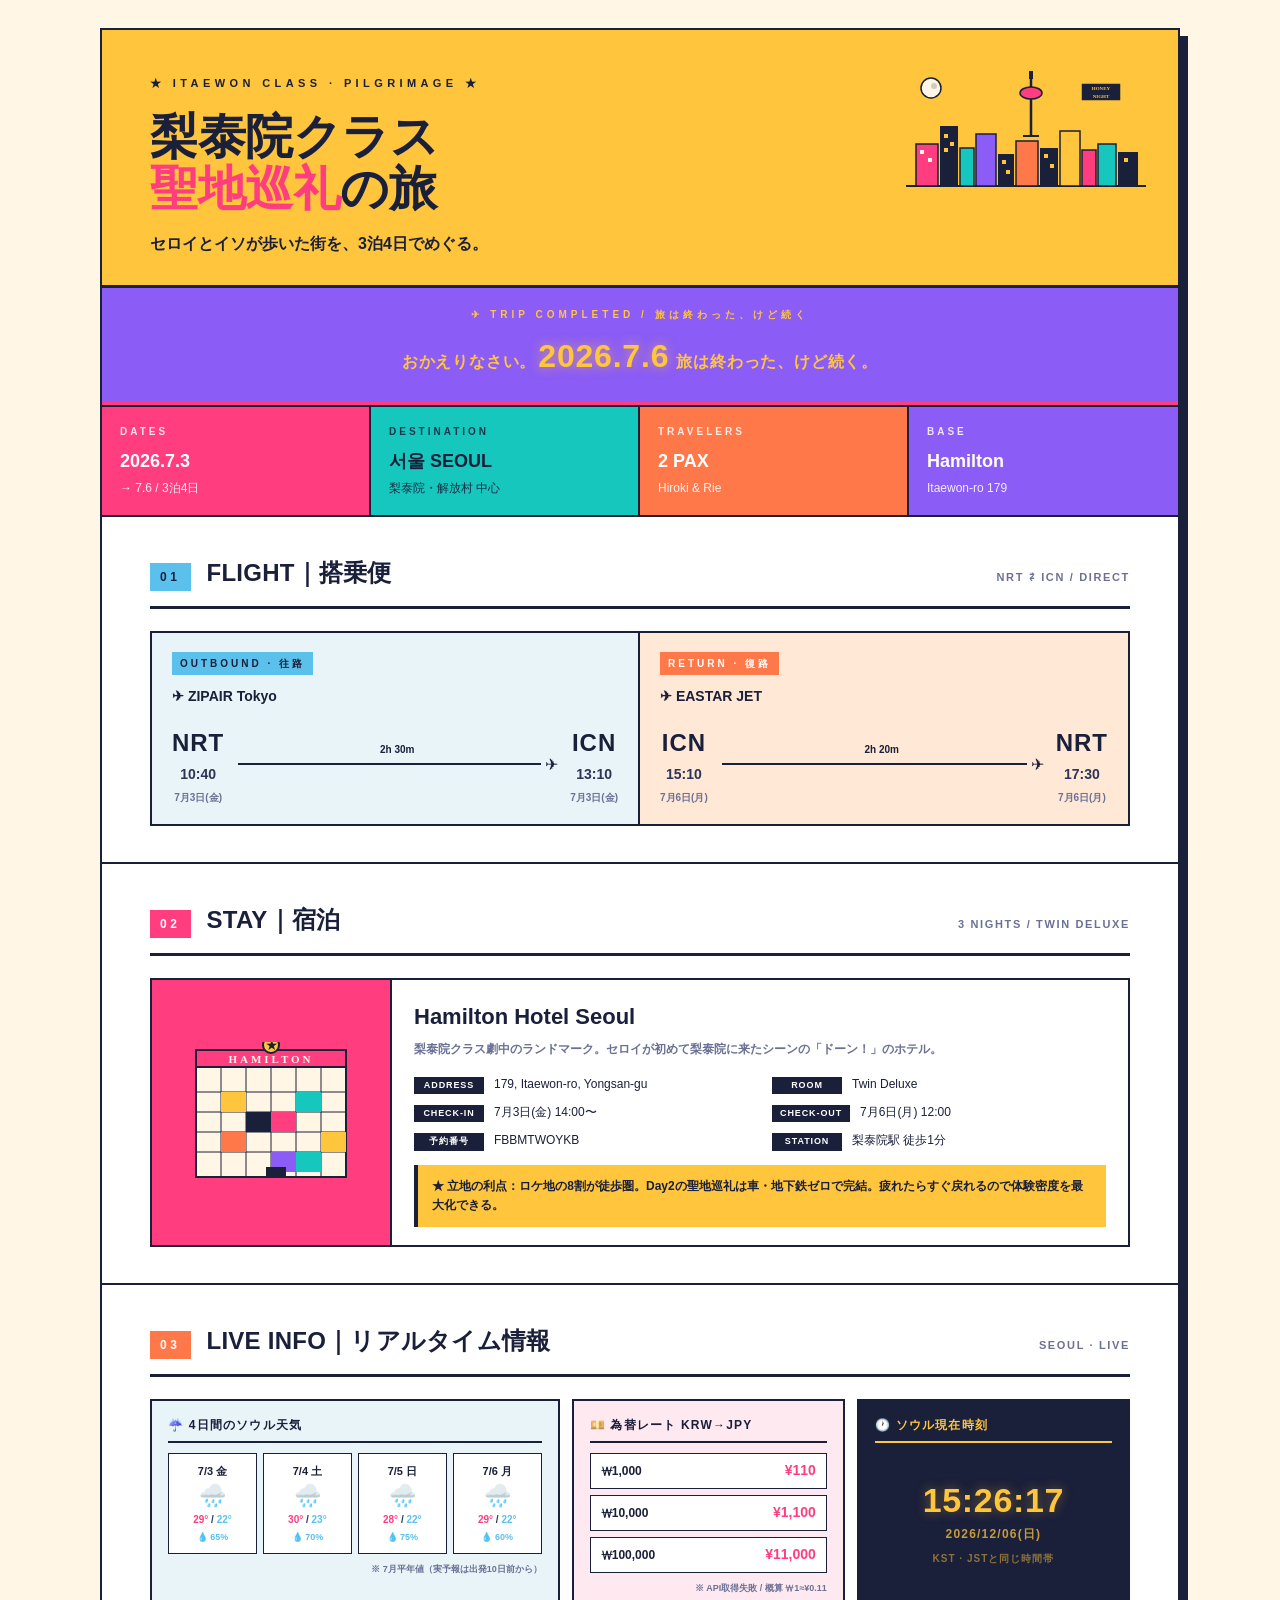
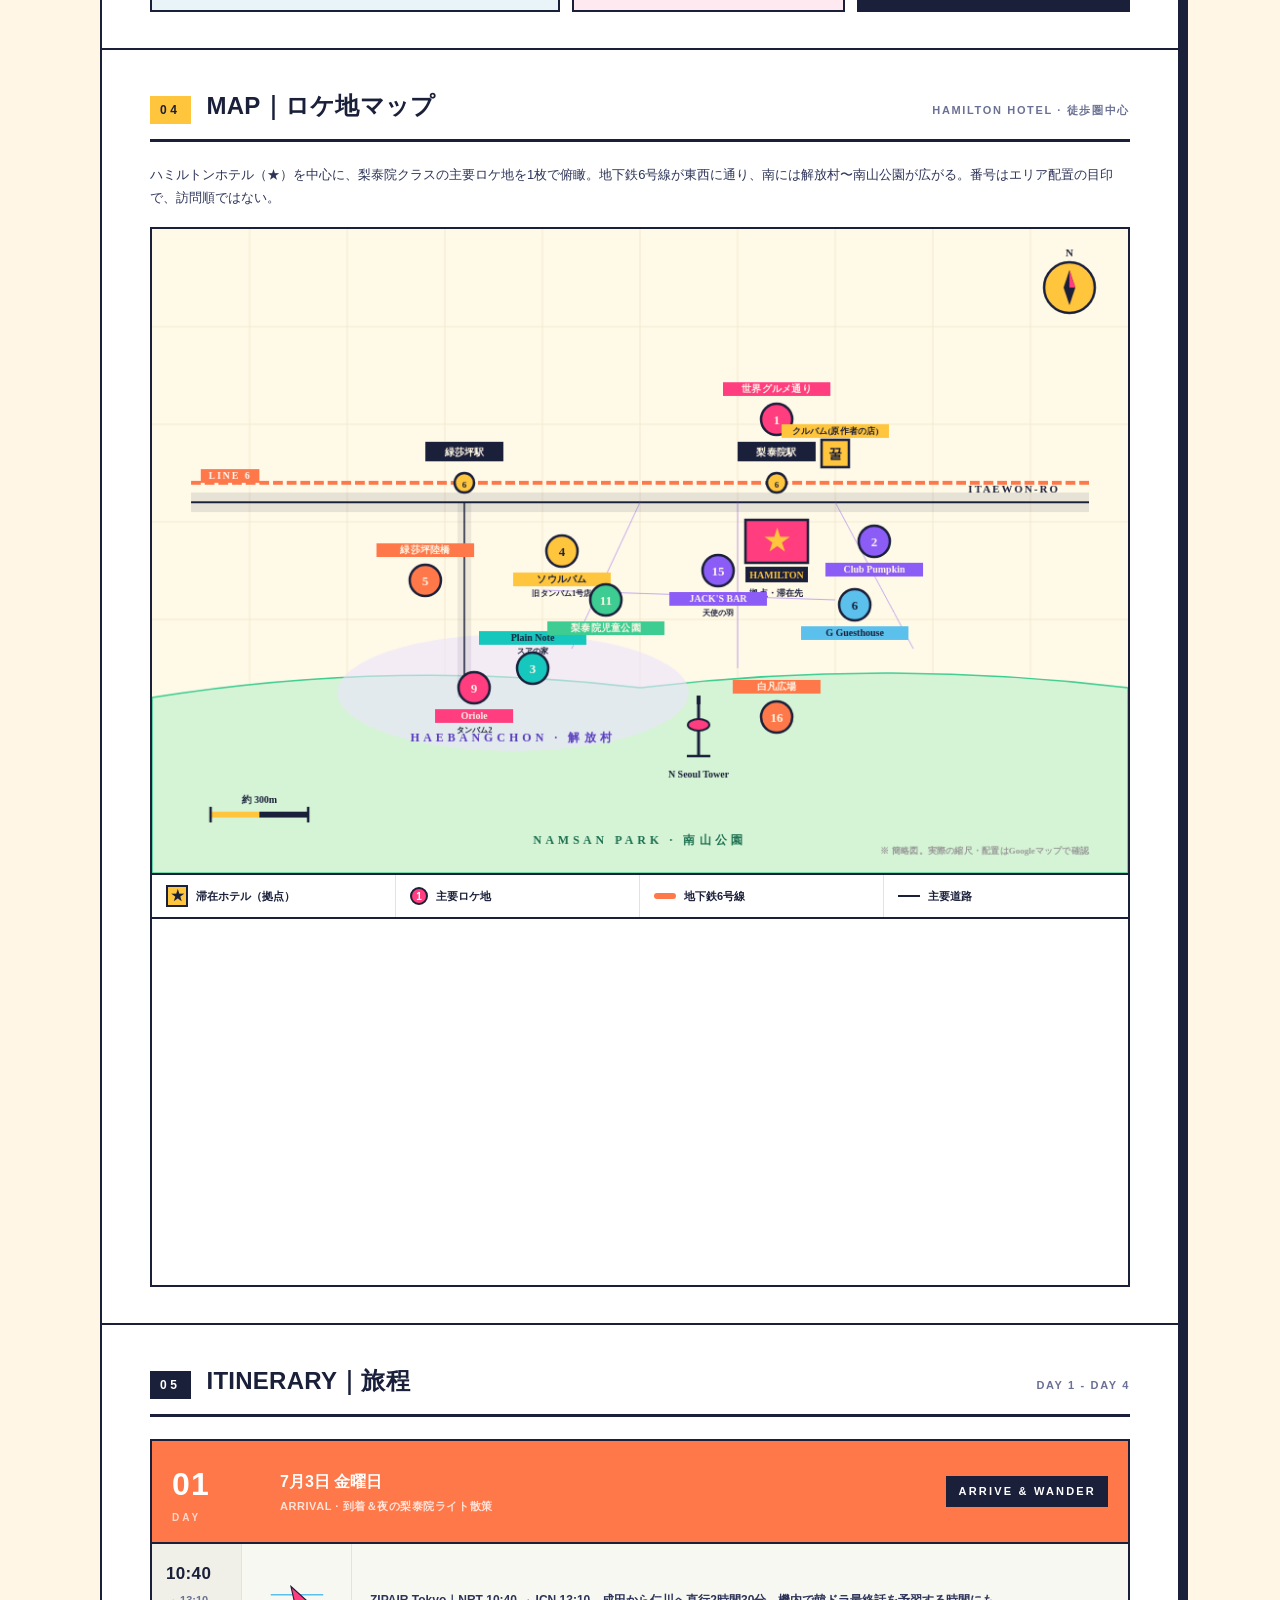
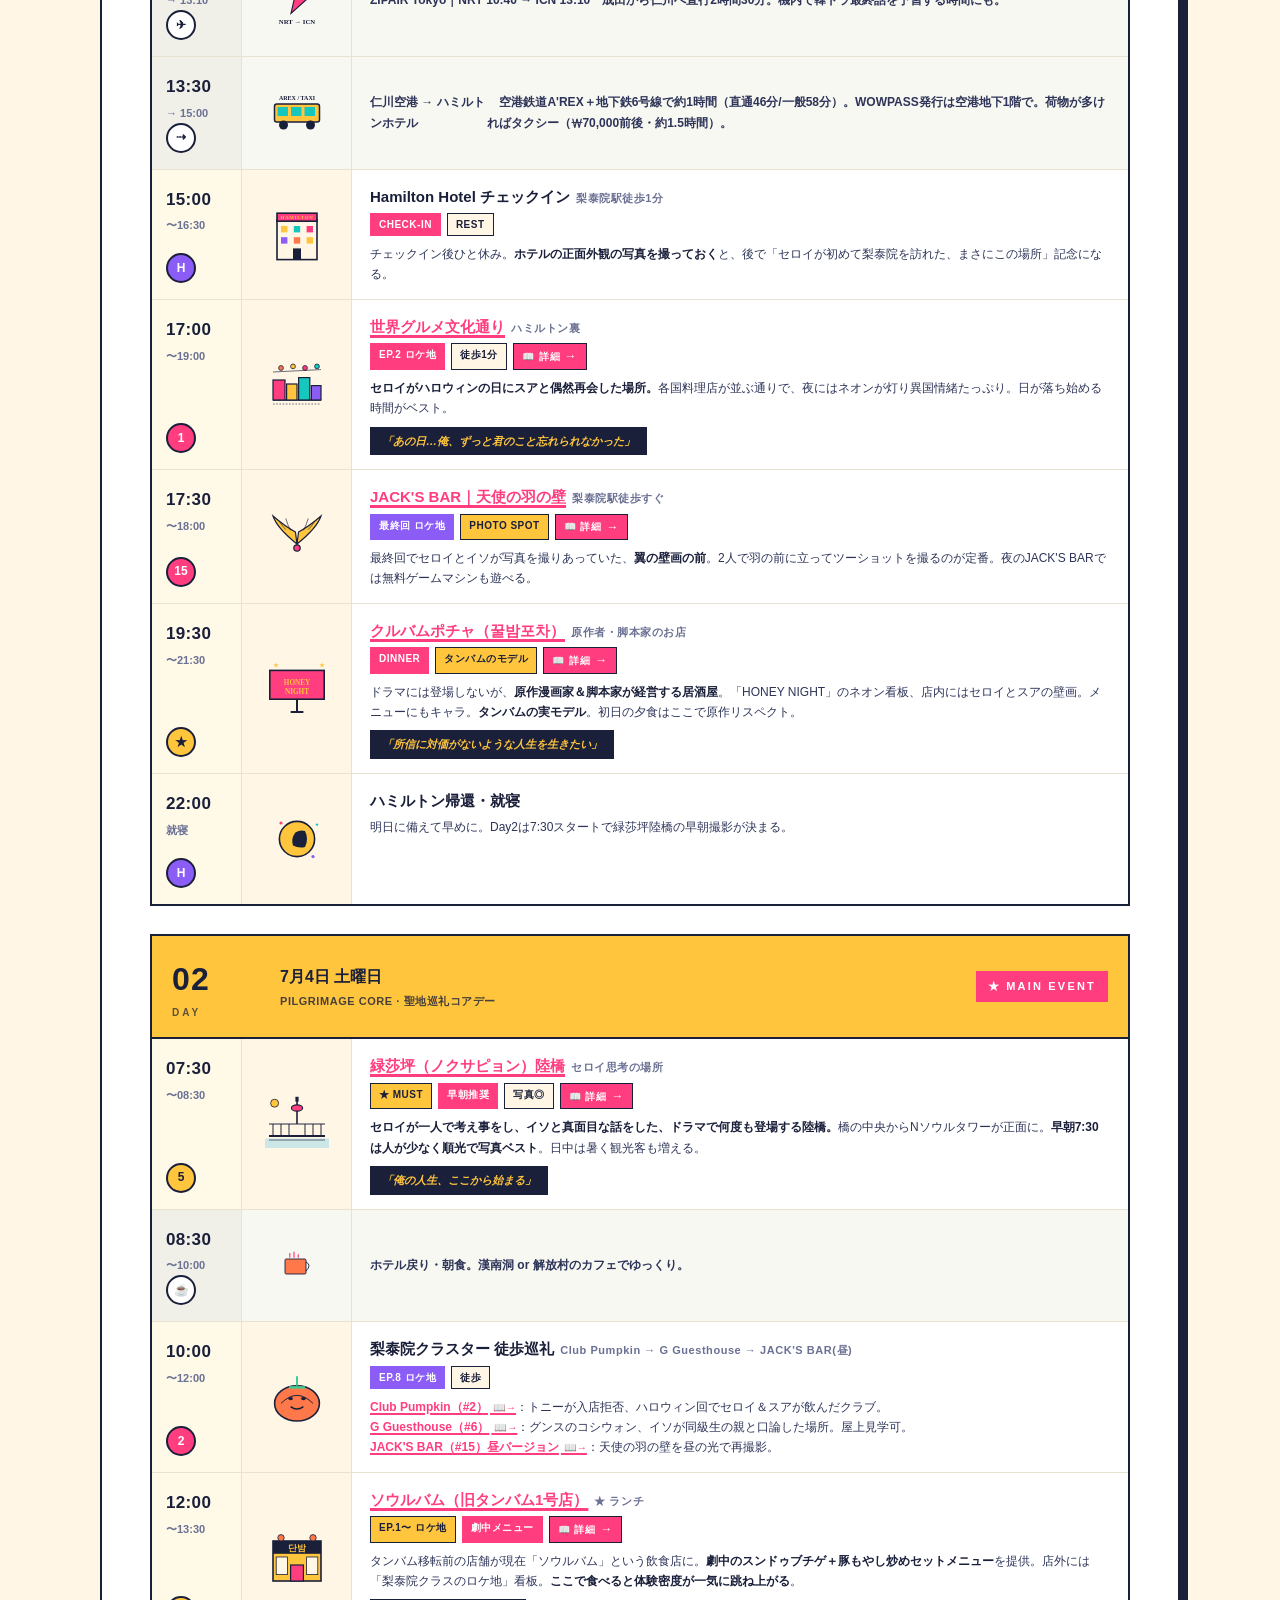
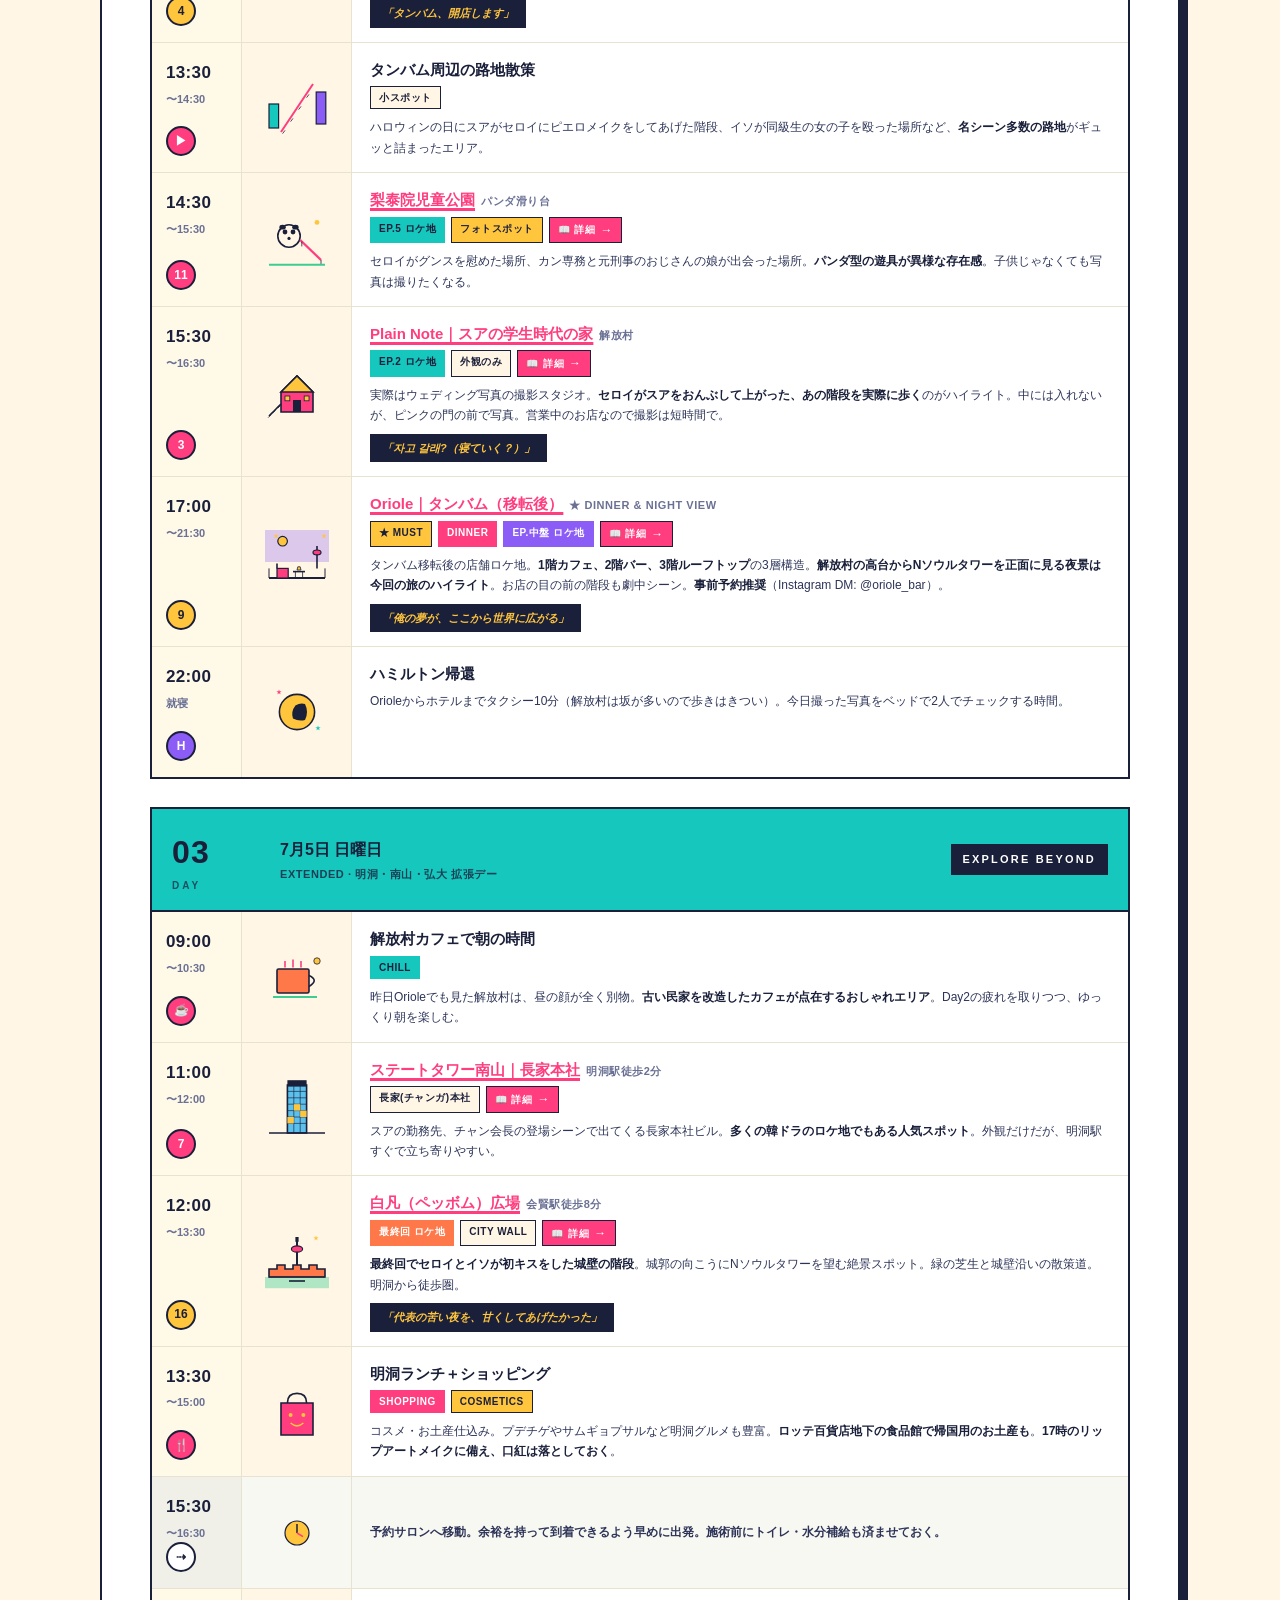
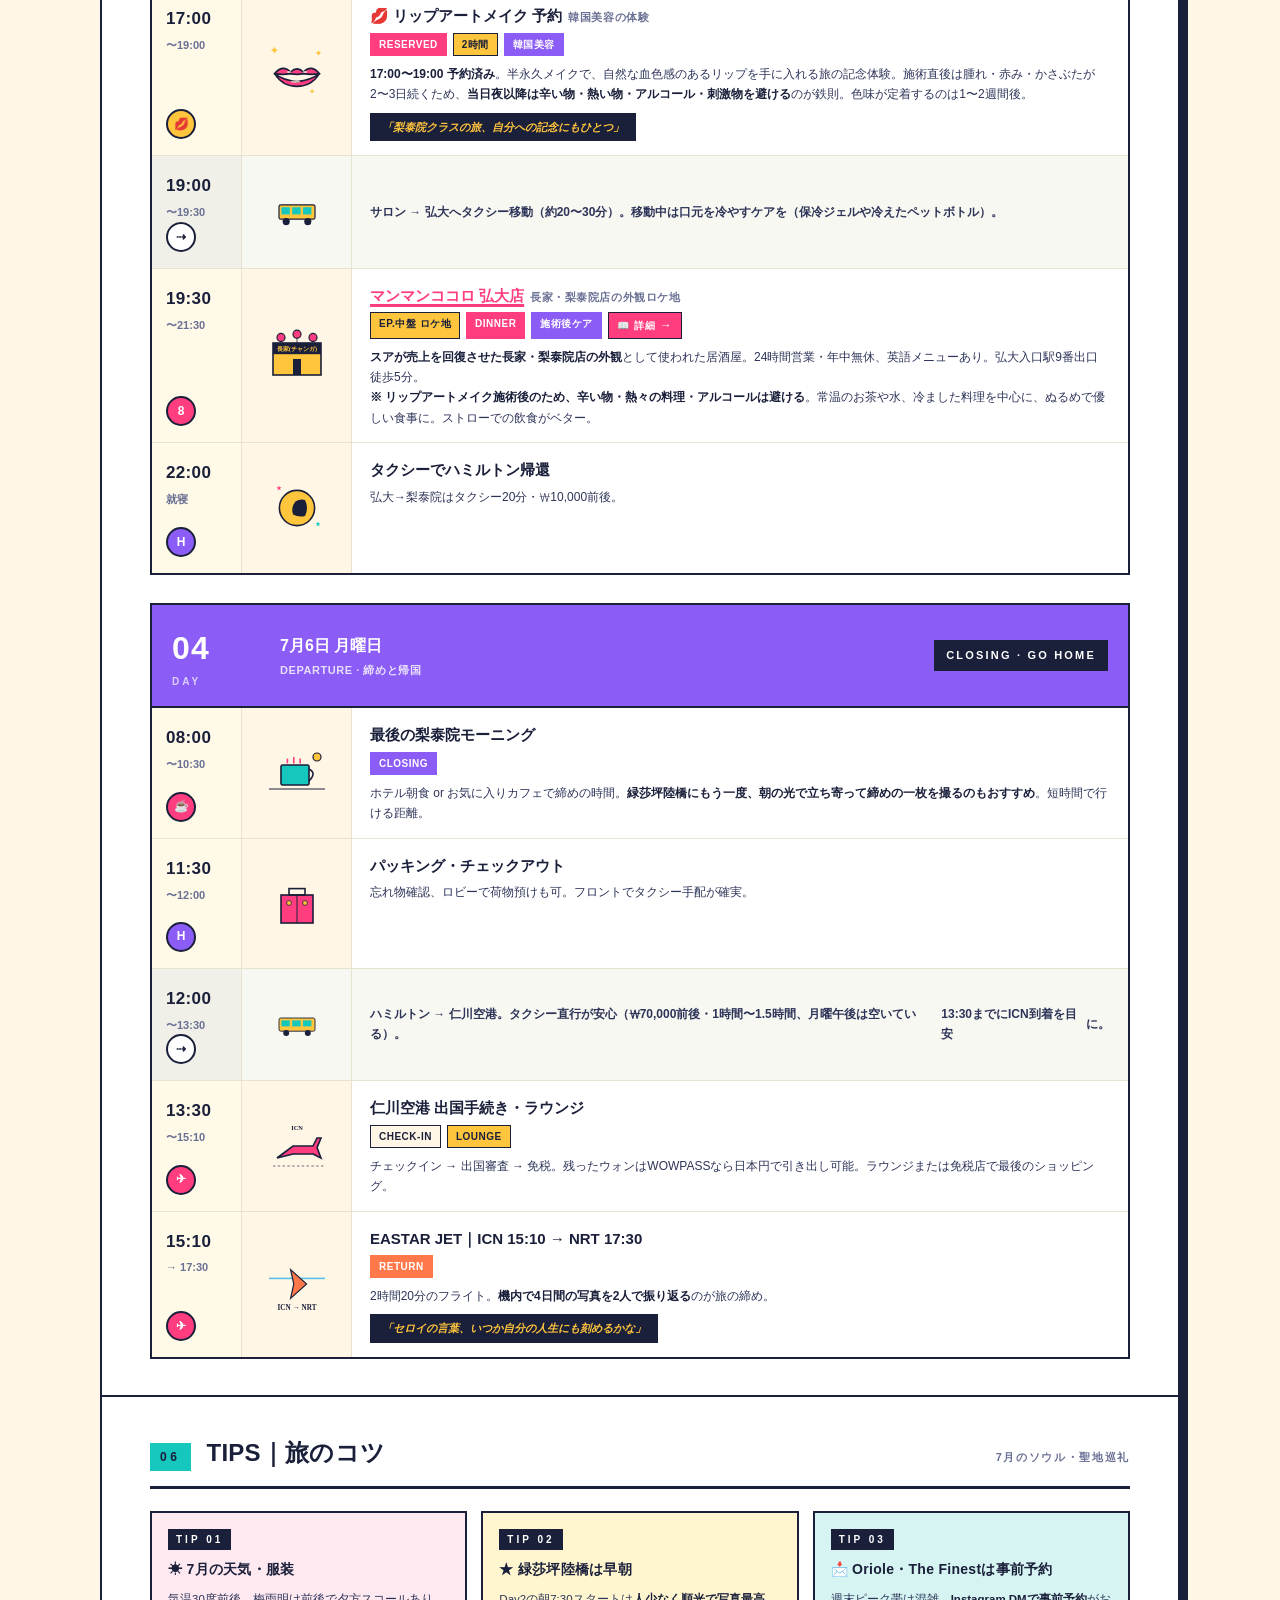
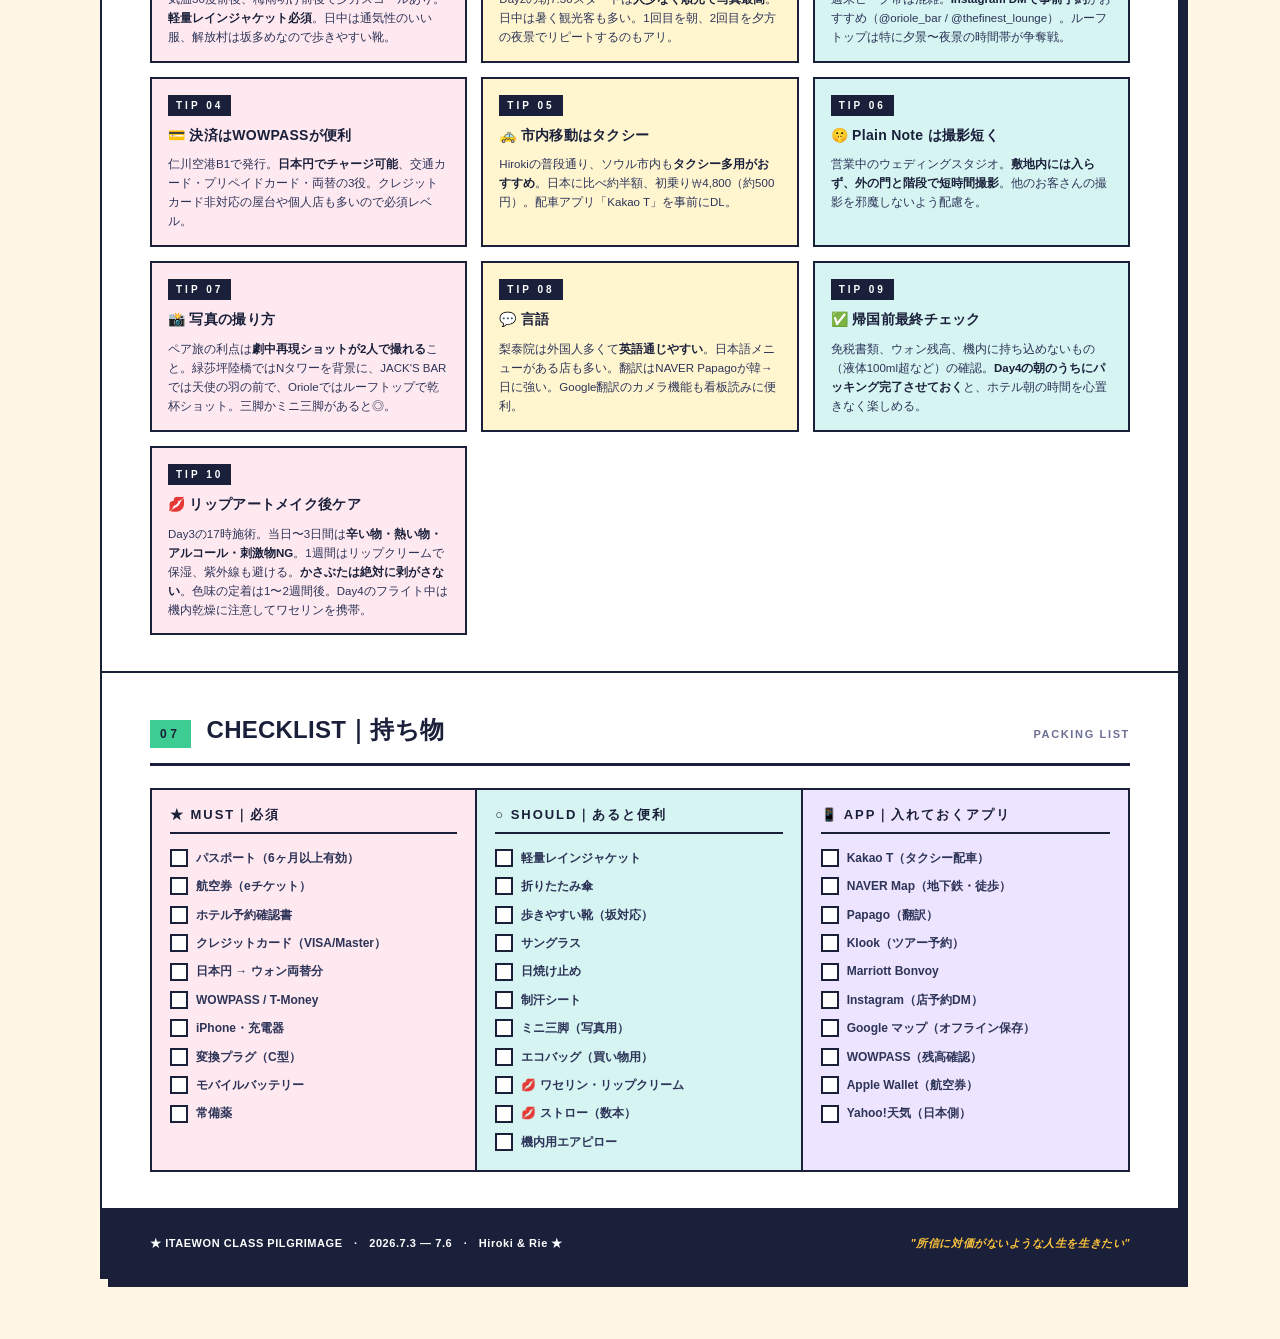
==== index.html @ 6557cc0e "Make spot detail links obviously clickable Issue: original styling (pink dotted underline + small ar" ====
<!DOCTYPE html>
<html lang="ja">
<head>
<meta charset="UTF-8">
<meta name="viewport" content="width=device-width, initial-scale=1.0">
<meta name="robots" content="noindex, nofollow">
<title>梨泰院クラス 聖地巡礼 旅のしおり｜2026.7.3-7.6</title>

<!-- PWA / iOS Home Screen -->
<link rel="manifest" href="manifest.json">
<link rel="apple-touch-icon" href="apple-touch-icon.png">
<link rel="icon" type="image/png" sizes="192x192" href="icon-192.png">
<link rel="icon" type="image/png" sizes="512x512" href="icon-512.png">
<meta name="theme-color" content="#FFC53D">
<meta name="apple-mobile-web-app-capable" content="yes">
<meta name="apple-mobile-web-app-status-bar-style" content="black-translucent">
<meta name="apple-mobile-web-app-title" content="梨泰院旅">
<style>
  :root {
    /* Vibrant flat palette - Itaewon neon inspired */
    --cream: #FFF6E5;
    --paper: #FFFFFF;
    --ink: #1A1F3A;
    --ink-2: #2D3458;
    --muted: #6B7194;

    --pink: #FF3D7F;      /* HONEY NIGHT neon pink */
    --yellow: #FFC53D;    /* HONEY NIGHT yellow */
    --mint: #16C7BE;      /* Cool exploration */
    --purple: #8B5CF6;    /* Night mystery */
    --coral: #FF7849;     /* Sunset arrival */
    --navy: #1A1F3A;      /* Deep night */
    --sky: #5BC0EB;       /* Daytime */
    --leaf: #3DCC91;      /* Tasks/checklist */

    --line: #1A1F3A;
    --line-soft: #E8E2D0;
  }

  * { box-sizing: border-box; margin: 0; padding: 0; }

  html, body {
    background: var(--cream);
    color: var(--ink);
    font-family: "Meiryo UI", "メイリオ", Meiryo, "Hiragino Kaku Gothic ProN", sans-serif;
    font-size: 14px;
    line-height: 1.7;
    -webkit-font-smoothing: antialiased;
  }

  body {
    padding: 28px 20px 60px;
  }

  .page {
    max-width: 1080px;
    margin: 0 auto;
    background: var(--paper);
    border: 2px solid var(--navy);
    padding: 0;
    box-shadow: 8px 8px 0 var(--navy);
  }

  /* ===== Cover ===== */
  .cover {
    padding: 44px 48px 0;
    border-bottom: 2px solid var(--navy);
    position: relative;
    background: var(--yellow);
  }
  .cover-eyebrow {
    font-size: 11px;
    letter-spacing: 0.4em;
    color: var(--navy);
    margin-bottom: 18px;
    font-weight: 700;
  }
  .cover-title {
    font-size: 48px;
    font-weight: 900;
    letter-spacing: -0.01em;
    line-height: 1.1;
    margin-bottom: 14px;
    color: var(--navy);
  }
  .cover-title em {
    font-style: normal;
    color: var(--pink);
  }
  .cover-sub {
    font-size: 16px;
    color: var(--navy);
    margin-bottom: 28px;
    font-weight: 700;
  }
  .cover-meta {
    display: grid;
    grid-template-columns: repeat(4, 1fr);
    gap: 0;
    border-top: 2px solid var(--navy);
    margin: 0 -48px;
  }
  .cover-meta > div {
    padding: 16px 18px 16px;
    border-right: 2px solid var(--navy);
    background: var(--paper);
  }
  .cover-meta > div:nth-child(1) { background: var(--pink); color: var(--paper); }
  .cover-meta > div:nth-child(2) { background: var(--mint); color: var(--navy); }
  .cover-meta > div:nth-child(3) { background: var(--coral); color: var(--paper); }
  .cover-meta > div:nth-child(4) { background: var(--purple); color: var(--paper); }
  .cover-meta > div:last-child { border-right: none; }
  .cover-meta .lbl {
    font-size: 10px;
    letter-spacing: 0.3em;
    opacity: 0.85;
    margin-bottom: 6px;
    font-weight: 700;
  }
  .cover-meta .val {
    font-size: 18px;
    font-weight: 900;
  }
  .cover-meta .val small {
    font-size: 12px;
    font-weight: 400;
    opacity: 0.9;
    display: block;
    margin-top: 2px;
  }

  .cover-illust {
    position: absolute;
    right: 32px;
    top: 36px;
    width: 240px;
    height: 130px;
  }

  /* ===== Section ===== */
  .section {
    padding: 36px 48px;
    border-bottom: 2px solid var(--navy);
  }
  .section:last-child { border-bottom: none; }
  .section-head {
    display: flex;
    align-items: baseline;
    gap: 16px;
    margin-bottom: 22px;
    padding-bottom: 12px;
    border-bottom: 3px solid var(--navy);
    position: relative;
  }
  .section-num {
    font-size: 12px;
    letter-spacing: 0.3em;
    color: var(--paper);
    background: var(--navy);
    padding: 4px 10px;
    font-weight: 700;
  }
  .section-title {
    font-size: 24px;
    font-weight: 900;
    letter-spacing: 0.01em;
    color: var(--navy);
  }
  .section-sub {
    margin-left: auto;
    font-size: 11px;
    color: var(--muted);
    letter-spacing: 0.15em;
    font-weight: 700;
  }

  /* Section variants */
  .section.s-flight .section-num { background: var(--sky); color: var(--navy); }
  .section.s-stay .section-num { background: var(--pink); }
  .section.s-map .section-num { background: var(--yellow); color: var(--navy); }
  .section.s-tips .section-num { background: var(--mint); color: var(--navy); }
  .section.s-list .section-num { background: var(--leaf); color: var(--navy); }

  /* ===== Flight ===== */
  .flight {
    display: grid;
    grid-template-columns: 1fr 1fr;
    gap: 0;
    border: 2px solid var(--navy);
  }
  .flight-leg {
    padding: 18px 20px;
    border-right: 2px solid var(--navy);
    background: var(--paper);
  }
  .flight-leg:nth-child(1) { background: #E8F4F8; }
  .flight-leg:nth-child(2) { background: #FFE8D6; }
  .flight-leg:last-child { border-right: none; }
  .flight-leg .way {
    font-size: 10px;
    letter-spacing: 0.3em;
    color: var(--paper);
    margin-bottom: 10px;
    background: var(--navy);
    padding: 3px 8px;
    display: inline-block;
    font-weight: 700;
  }
  .flight-leg:nth-child(1) .way { background: var(--sky); color: var(--navy); }
  .flight-leg:nth-child(2) .way { background: var(--coral); }
  .flight-leg .carrier {
    font-weight: 900;
    font-size: 14px;
    margin-bottom: 14px;
    color: var(--navy);
  }
  .flight-route {
    display: flex;
    align-items: center;
    gap: 14px;
  }
  .flight-route .ap { text-align: center; }
  .flight-route .ap .iata {
    font-size: 24px;
    font-weight: 900;
    letter-spacing: 0.04em;
    color: var(--navy);
  }
  .flight-route .ap .time {
    font-size: 14px;
    color: var(--ink-2);
    font-weight: 700;
  }
  .flight-route .ap .date {
    font-size: 10px;
    color: var(--muted);
    margin-top: 2px;
    font-weight: 700;
  }
  .flight-route .arrow {
    flex: 1;
    height: 2px;
    background: var(--navy);
    position: relative;
  }
  .flight-route .arrow::after {
    content: "✈";
    position: absolute;
    top: -12px;
    right: -6px;
    font-size: 16px;
    background: inherit;
    padding: 0 4px;
    color: var(--navy);
  }
  .flight-leg:nth-child(1) .flight-route .arrow::after { background: #E8F4F8; }
  .flight-leg:nth-child(2) .flight-route .arrow::after { background: #FFE8D6; }
  .flight-route .arrow .duration {
    position: absolute;
    top: -22px;
    left: 50%;
    transform: translateX(-50%);
    font-size: 10px;
    color: var(--navy);
    padding: 0 6px;
    font-weight: 700;
    background: inherit;
  }
  .flight-leg:nth-child(1) .flight-route .arrow .duration { background: #E8F4F8; }
  .flight-leg:nth-child(2) .flight-route .arrow .duration { background: #FFE8D6; }

  /* ===== Hotel ===== */
  .hotel {
    display: grid;
    grid-template-columns: 240px 1fr;
    gap: 0;
    border: 2px solid var(--navy);
  }
  .hotel-illust {
    border-right: 2px solid var(--navy);
    background: var(--pink);
    display: flex;
    align-items: center;
    justify-content: center;
    padding: 16px;
  }
  .hotel-body {
    padding: 18px 22px;
    background: var(--paper);
  }
  .hotel-name {
    font-size: 22px;
    font-weight: 900;
    margin-bottom: 4px;
    color: var(--navy);
  }
  .hotel-sub {
    font-size: 12px;
    color: var(--muted);
    margin-bottom: 14px;
    font-weight: 700;
  }
  .hotel-meta {
    display: grid;
    grid-template-columns: repeat(2, 1fr);
    gap: 8px 24px;
    font-size: 12px;
  }
  .hotel-meta .row {
    display: flex;
    gap: 10px;
    align-items: baseline;
  }
  .hotel-meta .row .k {
    color: var(--paper);
    background: var(--navy);
    padding: 1px 8px;
    font-size: 9px;
    letter-spacing: 0.1em;
    font-weight: 700;
    min-width: 70px;
    text-align: center;
  }
  .hotel-note {
    margin-top: 14px;
    padding: 12px 14px;
    background: var(--yellow);
    font-size: 12px;
    color: var(--navy);
    line-height: 1.6;
    border-left: 4px solid var(--navy);
    font-weight: 700;
  }

  /* ===== Map ===== */
  .map-wrap {
    border: 2px solid var(--navy);
    background: var(--paper);
  }
  .map-svg {
    display: block;
    width: 100%;
    height: auto;
    background: #FFF9E8;
  }
  .map-legend {
    display: grid;
    grid-template-columns: repeat(4, 1fr);
    border-top: 2px solid var(--navy);
    font-size: 11px;
    font-weight: 700;
  }
  .map-legend > div {
    padding: 10px 14px;
    border-right: 1px solid var(--line-soft);
    display: flex;
    align-items: center;
    gap: 8px;
    color: var(--navy);
  }
  .map-legend > div:last-child { border-right: none; }
  .legend-dot {
    width: 18px;
    height: 18px;
    border-radius: 50%;
    background: var(--pink);
    color: white;
    display: flex;
    align-items: center;
    justify-content: center;
    font-size: 10px;
    font-weight: 700;
    flex-shrink: 0;
    border: 2px solid var(--navy);
  }
  .legend-star {
    width: 22px;
    height: 22px;
    background: var(--yellow);
    color: var(--navy);
    display: flex;
    align-items: center;
    justify-content: center;
    font-size: 13px;
    flex-shrink: 0;
    border: 2px solid var(--navy);
    font-weight: 900;
  }

  /* ===== Day ===== */
  .day {
    margin-bottom: 28px;
  }
  .day:last-child { margin-bottom: 0; }
  .day-head {
    display: grid;
    grid-template-columns: 90px 1fr auto;
    gap: 18px;
    align-items: center;
    padding: 16px 20px;
    color: var(--navy);
    border: 2px solid var(--navy);
  }
  .day-1 .day-head { background: var(--coral); color: var(--paper); }
  .day-2 .day-head { background: var(--yellow); color: var(--navy); }
  .day-3 .day-head { background: var(--mint); color: var(--navy); }
  .day-4 .day-head { background: var(--purple); color: var(--paper); }

  .day-head .num {
    font-size: 32px;
    font-weight: 900;
    letter-spacing: 0.04em;
  }
  .day-head .num small {
    display: block;
    font-size: 10px;
    letter-spacing: 0.3em;
    font-weight: 700;
    opacity: 0.7;
    margin-top: -2px;
  }
  .day-head .date {
    font-size: 16px;
    font-weight: 900;
  }
  .day-head .date small {
    display: block;
    font-size: 11px;
    font-weight: 700;
    opacity: 0.8;
    margin-top: 2px;
    letter-spacing: 0.05em;
  }
  .day-head .theme {
    text-align: right;
    font-size: 11px;
    letter-spacing: 0.2em;
    font-weight: 900;
    background: var(--navy);
    color: var(--paper);
    padding: 6px 12px;
  }
  .day-2 .day-head .theme { background: var(--pink); }

  /* Timeline */
  .timeline {
    border: 2px solid var(--navy);
    border-top: none;
    background: var(--paper);
  }
  .stop {
    display: grid;
    grid-template-columns: 90px 110px 1fr;
    gap: 0;
    border-bottom: 1px solid var(--line-soft);
    min-height: 130px;
  }
  .stop:last-child { border-bottom: none; }
  .stop-time {
    padding: 16px 14px;
    border-right: 1px solid var(--line-soft);
    background: #FFF9E8;
    display: flex;
    flex-direction: column;
    align-items: flex-start;
  }
  .stop-time .t {
    font-size: 17px;
    font-weight: 900;
    letter-spacing: 0.02em;
    color: var(--navy);
  }
  .stop-time .end {
    font-size: 11px;
    color: var(--muted);
    margin-top: 2px;
    font-weight: 700;
  }
  .stop-time .marker {
    margin-top: auto;
    width: 30px;
    height: 30px;
    border-radius: 50%;
    background: var(--pink);
    color: white;
    display: flex;
    align-items: center;
    justify-content: center;
    font-size: 12px;
    font-weight: 900;
    border: 2px solid var(--navy);
  }
  .stop-time .marker.must { background: var(--yellow); color: var(--navy); }
  .stop-time .marker.travel {
    background: var(--paper);
    color: var(--navy);
    border: 2px solid var(--navy);
  }
  .stop-time .marker.hotel { background: var(--purple); }
  .stop-icon {
    border-right: 1px solid var(--line-soft);
    background: var(--cream);
    display: flex;
    align-items: center;
    justify-content: center;
    padding: 12px;
  }
  .stop-body {
    padding: 14px 18px 14px;
  }
  .stop-name {
    font-size: 15px;
    font-weight: 900;
    margin-bottom: 4px;
    color: var(--navy);
  }
  .stop-name small {
    font-weight: 700;
    color: var(--muted);
    font-size: 11px;
    margin-left: 6px;
    letter-spacing: 0.05em;
  }
  .stop-name a {
    color: var(--pink);
    text-decoration: underline;
    text-decoration-thickness: 2.5px;
    text-decoration-color: var(--pink);
    text-underline-offset: 3px;
    padding-bottom: 1px;
    transition: all 0.2s;
  }
  .stop-name a:hover {
    color: var(--navy);
    text-decoration-color: var(--yellow);
    background: var(--yellow);
  }
  /* Spot detail CTA chip in stop-tags */
  a.tag.spot-detail {
    background: var(--pink);
    color: var(--paper);
    border-color: var(--navy);
    text-decoration: none;
    letter-spacing: 0.1em;
    font-weight: 900;
    cursor: pointer;
    display: inline-flex;
    align-items: center;
    gap: 2px;
    transition: all 0.15s;
  }
  a.tag.spot-detail:hover {
    background: var(--yellow);
    color: var(--navy);
    transform: translateY(-1px);
    box-shadow: 2px 2px 0 var(--navy);
  }
  a.tag.spot-detail::after {
    content: "→";
    font-size: 12px;
    font-weight: 900;
    margin-left: 2px;
    transition: transform 0.15s;
  }
  a.tag.spot-detail:hover::after {
    transform: translateX(2px);
  }
  /* inline spot links in description */
  .stop-desc a.spot-link {
    color: var(--pink);
    font-weight: 900;
    text-decoration: underline;
    text-decoration-thickness: 2px;
    text-decoration-color: var(--pink);
    text-underline-offset: 2px;
    transition: all 0.2s;
  }
  .stop-desc a.spot-link::after {
    content: " 📖→";
    font-size: 0.85em;
    margin-left: 2px;
  }
  .stop-desc a.spot-link:hover {
    color: var(--navy);
    background: var(--yellow);
  }
  .stop-tags {
    display: flex;
    gap: 6px;
    margin-bottom: 8px;
    flex-wrap: wrap;
  }
  .tag {
    font-size: 10px;
    padding: 2px 8px;
    background: var(--cream);
    color: var(--navy);
    border: 1.5px solid var(--navy);
    letter-spacing: 0.05em;
    font-weight: 700;
  }
  .tag.pink { background: var(--pink); color: white; border-color: var(--pink); }
  .tag.yellow { background: var(--yellow); color: var(--navy); border-color: var(--navy); }
  .tag.mint { background: var(--mint); color: var(--navy); border-color: var(--mint); }
  .tag.purple { background: var(--purple); color: white; border-color: var(--purple); }
  .tag.coral { background: var(--coral); color: white; border-color: var(--coral); }
  .stop-desc {
    font-size: 12px;
    color: var(--ink-2);
    line-height: 1.7;
  }
  .stop-desc strong { font-weight: 900; color: var(--navy); }
  .stop-quote {
    margin-top: 8px;
    padding: 6px 12px;
    background: var(--navy);
    color: var(--yellow);
    font-size: 11px;
    line-height: 1.5;
    font-style: italic;
    font-weight: 700;
    display: inline-block;
  }

  /* Travel row (transit between stops) */
  .stop.travel {
    min-height: 60px;
    background: #F8F8F2;
  }
  .stop.travel .stop-icon { background: #F8F8F2; }
  .stop.travel .stop-time { background: #F0F0E8; }
  .stop.travel .stop-body { padding: 12px 18px; font-size: 12px; color: var(--ink-2); display: flex; align-items: center; font-weight: 700; }

  /* ===== Tips Grid ===== */
  .grid-3 {
    display: grid;
    grid-template-columns: repeat(3, 1fr);
    gap: 14px;
  }
  .tip {
    border: 2px solid var(--navy);
    padding: 14px 16px;
    background: var(--paper);
  }
  .tip:nth-child(3n+1) { background: #FFE9F0; }
  .tip:nth-child(3n+2) { background: #FFF6D0; }
  .tip:nth-child(3n+3) { background: #D5F4F2; }
  .tip h4 {
    font-size: 14px;
    margin-bottom: 8px;
    letter-spacing: 0.02em;
    color: var(--navy);
    font-weight: 900;
  }
  .tip p {
    font-size: 11.5px;
    color: var(--ink-2);
    line-height: 1.65;
    font-weight: 500;
  }
  .tip p strong { color: var(--navy); font-weight: 900; }
  .tip .tip-num {
    font-size: 10px;
    letter-spacing: 0.3em;
    color: var(--paper);
    background: var(--navy);
    padding: 2px 8px;
    display: inline-block;
    margin-bottom: 8px;
    font-weight: 700;
  }

  /* ===== Checklist ===== */
  .checklist {
    display: grid;
    grid-template-columns: repeat(3, 1fr);
    gap: 0;
    border: 2px solid var(--navy);
  }
  .checklist .col {
    padding: 14px 18px;
    border-right: 2px solid var(--navy);
  }
  .checklist .col:nth-child(1) { background: #FFE9F0; }
  .checklist .col:nth-child(2) { background: #D5F4F2; }
  .checklist .col:nth-child(3) { background: #EDE4FF; }
  .checklist .col:last-child { border-right: none; }
  .checklist h4 {
    font-size: 13px;
    letter-spacing: 0.15em;
    margin-bottom: 10px;
    padding-bottom: 6px;
    border-bottom: 2px solid var(--navy);
    color: var(--navy);
    font-weight: 900;
  }
  .checklist ul {
    list-style: none;
    font-size: 12px;
  }
  .checklist li {
    padding: 4px 0;
    display: flex;
    align-items: center;
    gap: 8px;
    color: var(--ink-2);
    font-weight: 700;
  }
  .checklist li::before {
    content: "";
    width: 14px;
    height: 14px;
    border: 2px solid var(--navy);
    flex-shrink: 0;
    background: var(--paper);
  }

  /* ===== Footer ===== */
  .footer {
    padding: 24px 48px;
    background: var(--navy);
    color: var(--paper);
    font-size: 11px;
    letter-spacing: 0.05em;
    display: flex;
    justify-content: space-between;
    align-items: center;
    font-weight: 700;
  }
  .footer .quote {
    font-style: italic;
    color: var(--yellow);
  }

  /* ===== Misc ===== */
  .lead {
    font-size: 13px;
    color: var(--ink-2);
    margin-bottom: 18px;
    line-height: 1.75;
    font-weight: 500;
  }

  .gmap-embed {
    width: 100%;
    height: 360px;
    border: none;
    border-top: 2px solid var(--navy);
  }

  /* Responsive */
  @media (max-width: 900px) {
    .section, .cover { padding: 28px 22px; }
    .cover-illust { display: none; }
    .cover-title { font-size: 32px; }
    .cover-meta { grid-template-columns: repeat(2, 1fr); margin: 0 -22px; }
    .cover-meta > div { border-bottom: 2px solid var(--navy); }
    .flight { grid-template-columns: 1fr; }
    .flight-leg { border-right: none; border-bottom: 2px solid var(--navy); }
    .flight-leg:last-child { border-bottom: none; }
    .hotel { grid-template-columns: 1fr; }
    .hotel-illust { border-right: none; border-bottom: 2px solid var(--navy); }
    .stop { grid-template-columns: 70px 80px 1fr; }
    .stop-time { padding: 12px 8px; }
    .stop-time .t { font-size: 13px; }
    .grid-3, .checklist, .map-legend { grid-template-columns: 1fr 1fr; }
    .map-legend > div { border-bottom: 1px solid var(--line-soft); }
  }
  @media (max-width: 600px) {
    .stop { grid-template-columns: 60px 1fr; }
    .stop-icon { display: none; }
    .grid-3, .checklist { grid-template-columns: 1fr; }
    .footer { flex-direction: column; gap: 8px; text-align: center; }
  }

  /* ===== Animations (intro + glow) ===== */
  @keyframes coverFadeIn {
    from { opacity: 0; transform: translateY(-24px); }
    to { opacity: 1; transform: translateY(0); }
  }
  @keyframes coverFadeUp {
    from { opacity: 0; transform: translateY(24px); }
    to { opacity: 1; transform: translateY(0); }
  }
  @keyframes windowBlink {
    0%, 88%, 100% { opacity: 1; }
    91% { opacity: 0.2; }
    94% { opacity: 1; }
    97% { opacity: 0.4; }
  }
  @keyframes neonPulse {
    0%, 100% { filter: drop-shadow(0 0 2px #FFC53D); }
    50% { filter: drop-shadow(0 0 10px #FFC53D) drop-shadow(0 0 14px #FF3D7F); }
  }
  @keyframes towerGlow {
    0%, 100% { filter: drop-shadow(0 0 0 #FF3D7F); }
    50% { filter: drop-shadow(0 0 10px #FF3D7F); }
  }

  .cover-eyebrow { animation: coverFadeIn 0.6s ease-out both; }
  .cover-title { animation: coverFadeIn 1.0s ease-out 0.2s both; }
  .cover-sub { animation: coverFadeIn 1.2s ease-out 0.4s both; }
  .countdown-banner { animation: coverFadeUp 1.0s ease-out 0.6s both; }
  .cover-meta > div:nth-child(1) { animation: coverFadeUp 0.8s ease-out 0.8s both; }
  .cover-meta > div:nth-child(2) { animation: coverFadeUp 0.8s ease-out 0.95s both; }
  .cover-meta > div:nth-child(3) { animation: coverFadeUp 0.8s ease-out 1.1s both; }
  .cover-meta > div:nth-child(4) { animation: coverFadeUp 0.8s ease-out 1.25s both; }

  /* SVG window flicker + neon */
  .cover-illust rect[fill="#FFC53D"] { animation: windowBlink 7s infinite; }
  .cover-illust rect[fill="#FFC53D"]:nth-of-type(odd) { animation-delay: -2s; }
  .cover-illust rect[fill="#FFC53D"]:nth-of-type(3n) { animation-delay: -4.5s; }
  .cover-illust g[transform="translate(195, 25)"] rect { animation: neonPulse 2.6s ease-in-out infinite; }
  .cover-illust g[transform="translate(125, 5)"] ellipse { animation: towerGlow 3s ease-in-out infinite; }

  /* Scroll fade-in (sections + day blocks) */
  .section, .day {
    opacity: 0;
    transform: translateY(36px);
    transition: opacity 0.7s ease-out, transform 0.7s ease-out;
    will-change: opacity, transform;
  }
  .section.in-view, .day.in-view {
    opacity: 1;
    transform: translateY(0);
  }

  /* Hover lift on day headers & subtle stop highlight */
  .day-head { transition: transform 0.2s ease-out, box-shadow 0.2s; cursor: default; }
  .day-head:hover { transform: translateY(-2px); box-shadow: 4px 4px 0 var(--navy); }
  .stop { transition: background-color 0.15s; }
  .stop:hover:not(.travel) { background-color: #FFFBF0; }

  /* ===== Countdown Banner ===== */
  .countdown-banner {
    margin: 24px -48px 0;
    padding: 18px 48px;
    background: var(--navy);
    color: var(--yellow);
    text-align: center;
    border-top: 3px solid var(--navy);
    border-bottom: 3px solid var(--pink);
  }
  .countdown-banner::before {
    content: "⏰ COUNTDOWN TO DEPARTURE";
    display: block;
    font-size: 10px;
    letter-spacing: 0.4em;
    color: var(--pink);
    margin-bottom: 6px;
    font-weight: 900;
  }
  .countdown-banner #countdown {
    font-size: 16px;
    font-weight: 900;
    letter-spacing: 0.05em;
    font-variant-numeric: tabular-nums;
  }
  .countdown-banner #countdown strong {
    color: var(--yellow);
    font-size: 32px;
    margin: 0 2px;
    text-shadow: 0 0 12px rgba(255, 197, 61, 0.6);
  }
  .countdown-banner #countdown small {
    font-size: 11px;
    color: rgba(255, 197, 61, 0.65);
    font-weight: 700;
    margin: 0 8px 0 2px;
  }
  .countdown-banner.arrived {
    background: var(--pink);
  }
  .countdown-banner.arrived::before { content: "🎉 NOW IN SEOUL / 旅行中"; color: var(--yellow); }
  .countdown-banner.ended { background: var(--purple); }
  .countdown-banner.ended::before { content: "✈ TRIP COMPLETED / 旅は終わった、けど続く"; color: var(--yellow); }

  /* ===== LIVE INFO Section ===== */
  .section.s-live .section-num { background: var(--coral); }
  .live-grid {
    display: grid;
    grid-template-columns: 1.5fr 1fr 1fr;
    gap: 12px;
  }
  .live-card {
    border: 2px solid var(--navy);
    background: var(--paper);
    padding: 14px 16px;
    display: flex;
    flex-direction: column;
  }
  .live-card.live-weather { background: #E8F4F8; }
  .live-card.live-fx { background: #FFE9F0; }
  .live-card.live-clock { background: var(--navy); color: var(--yellow); }
  .live-card h4 {
    font-size: 12px;
    margin-bottom: 10px;
    padding-bottom: 6px;
    border-bottom: 2px solid var(--navy);
    color: var(--navy);
    font-weight: 900;
    letter-spacing: 0.1em;
  }
  .live-card.live-clock h4 { color: var(--yellow); border-bottom-color: var(--yellow); }

  /* Weather days */
  .weather-days {
    display: grid;
    grid-template-columns: repeat(4, 1fr);
    gap: 6px;
  }
  .weather-day {
    background: var(--paper);
    border: 1.5px solid var(--navy);
    padding: 8px 4px;
    text-align: center;
    font-weight: 700;
  }
  .weather-day .wd-date { color: var(--navy); font-weight: 900; font-size: 11px; }
  .weather-day .wd-icon { font-size: 22px; margin: 4px 0; line-height: 1; }
  .weather-day .wd-temp { color: var(--ink-2); font-size: 10px; font-variant-numeric: tabular-nums; }
  .weather-day .wd-temp .hi { color: var(--pink); font-weight: 900; }
  .weather-day .wd-temp .lo { color: var(--sky); font-weight: 900; }
  .weather-day .wd-rain { color: var(--sky); font-size: 9px; margin-top: 2px; font-weight: 700; }
  .weather-source { font-size: 9px; color: var(--muted); margin-top: 8px; text-align: right; font-weight: 700; }

  /* FX rates */
  .fx-list { display: flex; flex-direction: column; gap: 6px; flex: 1; }
  .fx-row {
    display: flex;
    justify-content: space-between;
    align-items: baseline;
    padding: 5px 10px;
    background: var(--paper);
    border: 1.5px solid var(--navy);
    font-size: 12px;
    font-weight: 700;
  }
  .fx-row .from { color: var(--navy); }
  .fx-row .to { color: var(--pink); font-size: 14px; font-weight: 900; font-variant-numeric: tabular-nums; }
  .fx-updated { font-size: 9px; color: var(--muted); margin-top: 8px; text-align: right; font-weight: 700; }

  /* Seoul clock */
  .clock-display {
    flex: 1;
    display: flex;
    flex-direction: column;
    justify-content: center;
    align-items: center;
    text-align: center;
  }
  #seoul-clock {
    font-size: 34px;
    font-weight: 900;
    letter-spacing: 0.02em;
    font-variant-numeric: tabular-nums;
    color: var(--yellow);
    text-shadow: 0 0 12px rgba(255, 197, 61, 0.4);
    line-height: 1.1;
  }
  #seoul-date {
    font-size: 12px;
    color: rgba(255, 197, 61, 0.75);
    margin-top: 4px;
    font-weight: 700;
    letter-spacing: 0.1em;
  }
  .clock-diff {
    font-size: 10px;
    color: rgba(255, 197, 61, 0.5);
    margin-top: 6px;
    letter-spacing: 0.1em;
    font-weight: 700;
  }

  /* Live responsive */
  @media (max-width: 900px) {
    .live-grid { grid-template-columns: 1fr; }
    .countdown-banner { margin: 20px -22px 0; padding: 14px 22px; }
    .countdown-banner #countdown { font-size: 14px; }
    .countdown-banner #countdown strong { font-size: 24px; }
    #seoul-clock { font-size: 28px; }
  }

  /* Reduce motion */
  @media (prefers-reduced-motion: reduce) {
    *, *::before, *::after {
      animation-duration: 0.001s !important;
      transition-duration: 0.001s !important;
    }
    .section, .day { opacity: 1 !important; transform: none !important; }
  }

  /* Print */
  @media print {
    body { background: white; padding: 0; }
    .page { border: none; box-shadow: none; }
    .section { page-break-inside: avoid; opacity: 1 !important; transform: none !important; }
    .countdown-banner, .section.s-live { display: none; }
  }
</style>
</head>
<body>

<div class="page">

  <!-- ====== COVER ====== -->
  <section class="cover">
    <svg class="cover-illust" viewBox="0 0 240 130" xmlns="http://www.w3.org/2000/svg">
      <!-- Itaewon skyline with neon -->
      <line x1="0" y1="120" x2="240" y2="120" stroke="#1A1F3A" stroke-width="2"/>
      <!-- buildings -->
      <rect x="10" y="78" width="22" height="42" fill="#FF3D7F" stroke="#1A1F3A" stroke-width="1.5"/>
      <rect x="34" y="60" width="18" height="60" fill="#1A1F3A"/>
      <rect x="54" y="82" width="14" height="38" fill="#16C7BE" stroke="#1A1F3A" stroke-width="1.5"/>
      <rect x="70" y="68" width="20" height="52" fill="#8B5CF6" stroke="#1A1F3A" stroke-width="1.5"/>
      <rect x="92" y="88" width="16" height="32" fill="#1A1F3A"/>
      <rect x="110" y="75" width="22" height="45" fill="#FF7849" stroke="#1A1F3A" stroke-width="1.5"/>
      <rect x="134" y="82" width="18" height="38" fill="#1A1F3A"/>
      <rect x="154" y="65" width="20" height="55" fill="#FFC53D" stroke="#1A1F3A" stroke-width="1.5"/>
      <rect x="176" y="84" width="14" height="36" fill="#FF3D7F" stroke="#1A1F3A" stroke-width="1.5"/>
      <rect x="192" y="78" width="18" height="42" fill="#16C7BE" stroke="#1A1F3A" stroke-width="1.5"/>
      <rect x="212" y="86" width="20" height="34" fill="#1A1F3A"/>
      <!-- windows -->
      <rect x="14" y="84" width="4" height="4" fill="#FFF6E5"/>
      <rect x="22" y="92" width="4" height="4" fill="#FFF6E5"/>
      <rect x="38" y="68" width="4" height="4" fill="#FFC53D"/>
      <rect x="38" y="82" width="4" height="4" fill="#FFC53D"/>
      <rect x="44" y="76" width="4" height="4" fill="#FFC53D"/>
      <rect x="96" y="94" width="4" height="4" fill="#FFC53D"/>
      <rect x="100" y="104" width="4" height="4" fill="#FFC53D"/>
      <rect x="138" y="88" width="4" height="4" fill="#FFC53D"/>
      <rect x="144" y="98" width="4" height="4" fill="#FFC53D"/>
      <rect x="218" y="92" width="4" height="4" fill="#FFC53D"/>
      <!-- N Seoul Tower -->
      <g transform="translate(125, 5)">
        <line x1="0" y1="0" x2="0" y2="65" stroke="#1A1F3A" stroke-width="2.5"/>
        <ellipse cx="0" cy="22" rx="11" ry="6" fill="#FF3D7F" stroke="#1A1F3A" stroke-width="1.5"/>
        <rect x="-2" y="0" width="4" height="8" fill="#1A1F3A"/>
        <line x1="-8" y1="65" x2="8" y2="65" stroke="#1A1F3A" stroke-width="2"/>
      </g>
      <!-- HONEY NIGHT sign -->
      <g transform="translate(195, 25)">
        <rect x="-20" y="-8" width="40" height="18" fill="#1A1F3A" stroke="#FFC53D" stroke-width="1.5"/>
        <text x="0" y="-1" text-anchor="middle" fill="#FFC53D" font-family="Meiryo UI" font-size="5" font-weight="900">HONEY</text>
        <text x="0" y="7" text-anchor="middle" fill="#FFC53D" font-family="Meiryo UI" font-size="5" font-weight="900">NIGHT</text>
      </g>
      <!-- Moon -->
      <circle cx="25" cy="22" r="10" fill="#FFF6E5" stroke="#1A1F3A" stroke-width="1.5"/>
      <circle cx="28" cy="20" r="3" fill="#1A1F3A" opacity="0.2"/>
    </svg>

    <div class="cover-eyebrow">★ ITAEWON CLASS · PILGRIMAGE ★</div>
    <div class="cover-title">梨泰院クラス<br><em>聖地巡礼</em>の旅</div>
    <div class="cover-sub">セロイとイソが歩いた街を、3泊4日でめぐる。</div>

    <div class="countdown-banner">
      <div id="countdown">計測中...</div>
    </div>

    <div class="cover-meta">
      <div>
        <div class="lbl">DATES</div>
        <div class="val">2026.7.3<small>→ 7.6 / 3泊4日</small></div>
      </div>
      <div>
        <div class="lbl">DESTINATION</div>
        <div class="val">서울 SEOUL<small>梨泰院・解放村 中心</small></div>
      </div>
      <div>
        <div class="lbl">TRAVELERS</div>
        <div class="val">2 PAX<small>Hiroki &amp; Rie</small></div>
      </div>
      <div>
        <div class="lbl">BASE</div>
        <div class="val">Hamilton<small>Itaewon-ro 179</small></div>
      </div>
    </div>
  </section>

  <!-- ====== FLIGHT ====== -->
  <section class="section s-flight">
    <div class="section-head">
      <div class="section-num">01</div>
      <div class="section-title">FLIGHT｜搭乗便</div>
      <div class="section-sub">NRT ⇄ ICN / DIRECT</div>
    </div>

    <div class="flight">
      <div class="flight-leg">
        <div class="way">OUTBOUND · 往路</div>
        <div class="carrier">✈ ZIPAIR Tokyo</div>
        <div class="flight-route">
          <div class="ap">
            <div class="iata">NRT</div>
            <div class="time">10:40</div>
            <div class="date">7月3日(金)</div>
          </div>
          <div class="arrow"><div class="duration">2h 30m</div></div>
          <div class="ap">
            <div class="iata">ICN</div>
            <div class="time">13:10</div>
            <div class="date">7月3日(金)</div>
          </div>
        </div>
      </div>
      <div class="flight-leg">
        <div class="way">RETURN · 復路</div>
        <div class="carrier">✈ EASTAR JET</div>
        <div class="flight-route">
          <div class="ap">
            <div class="iata">ICN</div>
            <div class="time">15:10</div>
            <div class="date">7月6日(月)</div>
          </div>
          <div class="arrow"><div class="duration">2h 20m</div></div>
          <div class="ap">
            <div class="iata">NRT</div>
            <div class="time">17:30</div>
            <div class="date">7月6日(月)</div>
          </div>
        </div>
      </div>
    </div>
  </section>

  <!-- ====== HOTEL ====== -->
  <section class="section s-stay">
    <div class="section-head">
      <div class="section-num">02</div>
      <div class="section-title">STAY｜宿泊</div>
      <div class="section-sub">3 NIGHTS / TWIN DELUXE</div>
    </div>

    <div class="hotel">
      <div class="hotel-illust">
        <svg viewBox="0 0 200 140" xmlns="http://www.w3.org/2000/svg" width="200" height="140">
          <!-- Hamilton Hotel stylized colorful -->
          <rect x="25" y="25" width="150" height="110" fill="#FFF6E5" stroke="#1A1F3A" stroke-width="2"/>
          <!-- windows grid -->
          <g stroke="#1A1F3A" stroke-width="1" fill="none">
            <line x1="50" y1="25" x2="50" y2="135"/>
            <line x1="75" y1="25" x2="75" y2="135"/>
            <line x1="100" y1="25" x2="100" y2="135"/>
            <line x1="125" y1="25" x2="125" y2="135"/>
            <line x1="150" y1="25" x2="150" y2="135"/>
            <line x1="25" y1="50" x2="175" y2="50"/>
            <line x1="25" y1="70" x2="175" y2="70"/>
            <line x1="25" y1="90" x2="175" y2="90"/>
            <line x1="25" y1="110" x2="175" y2="110"/>
          </g>
          <!-- colorful lit windows -->
          <rect x="50" y="50" width="25" height="20" fill="#FFC53D"/>
          <rect x="100" y="70" width="25" height="20" fill="#FF3D7F"/>
          <rect x="125" y="50" width="25" height="20" fill="#16C7BE"/>
          <rect x="50" y="90" width="25" height="20" fill="#FF7849"/>
          <rect x="100" y="110" width="25" height="20" fill="#8B5CF6"/>
          <rect x="150" y="90" width="25" height="20" fill="#FFC53D"/>
          <rect x="75" y="70" width="25" height="20" fill="#1A1F3A"/>
          <rect x="125" y="110" width="25" height="20" fill="#16C7BE"/>
          <!-- entrance -->
          <rect x="95" y="125" width="20" height="10" fill="#1A1F3A"/>
          <!-- HAMILTON sign band -->
          <rect x="25" y="8" width="150" height="17" fill="#FF3D7F" stroke="#1A1F3A" stroke-width="2"/>
          <text x="100" y="21" text-anchor="middle" fill="#FFF6E5" font-family="Meiryo UI" font-size="11" font-weight="900" letter-spacing="3">HAMILTON</text>
          <!-- star marker -->
          <circle cx="100" cy="3" r="8" fill="#FFC53D" stroke="#1A1F3A" stroke-width="2"/>
          <text x="100" y="7" text-anchor="middle" fill="#1A1F3A" font-family="Meiryo UI" font-size="11" font-weight="900">★</text>
        </svg>
      </div>
      <div class="hotel-body">
        <div class="hotel-name">Hamilton Hotel Seoul</div>
        <div class="hotel-sub">梨泰院クラス劇中のランドマーク。セロイが初めて梨泰院に来たシーンの「ドーン！」のホテル。</div>
        <div class="hotel-meta">
          <div class="row"><span class="k">ADDRESS</span><span>179, Itaewon-ro, Yongsan-gu</span></div>
          <div class="row"><span class="k">ROOM</span><span>Twin Deluxe</span></div>
          <div class="row"><span class="k">CHECK-IN</span><span>7月3日(金) 14:00〜</span></div>
          <div class="row"><span class="k">CHECK-OUT</span><span>7月6日(月) 12:00</span></div>
          <div class="row"><span class="k">予約番号</span><span>FBBMTWOYKB</span></div>
          <div class="row"><span class="k">STATION</span><span>梨泰院駅 徒歩1分</span></div>
        </div>
        <div class="hotel-note">
          ★ 立地の利点：ロケ地の8割が徒歩圏。Day2の聖地巡礼は車・地下鉄ゼロで完結。疲れたらすぐ戻れるので体験密度を最大化できる。
        </div>
      </div>
    </div>
  </section>

  <!-- ====== LIVE INFO ====== -->
  <section class="section s-live">
    <div class="section-head">
      <div class="section-num">03</div>
      <div class="section-title">LIVE INFO｜リアルタイム情報</div>
      <div class="section-sub">SEOUL · LIVE</div>
    </div>
    <div class="live-grid">
      <div class="live-card live-weather">
        <h4>☔ 4日間のソウル天気</h4>
        <div class="weather-days" id="weather-days">
          <div class="weather-day"><div class="wd-date">7/3</div><div class="wd-icon">…</div><div class="wd-temp">読込中</div></div>
          <div class="weather-day"><div class="wd-date">7/4</div><div class="wd-icon">…</div><div class="wd-temp">読込中</div></div>
          <div class="weather-day"><div class="wd-date">7/5</div><div class="wd-icon">…</div><div class="wd-temp">読込中</div></div>
          <div class="weather-day"><div class="wd-date">7/6</div><div class="wd-icon">…</div><div class="wd-temp">読込中</div></div>
        </div>
        <div class="weather-source" id="weather-source">Open-Meteo / Asia/Seoul</div>
      </div>

      <div class="live-card live-fx">
        <h4>💴 為替レート KRW→JPY</h4>
        <div class="fx-list" id="fx-list">
          <div class="fx-row"><span class="from">₩1,000</span><span class="to">読込中</span></div>
          <div class="fx-row"><span class="from">₩10,000</span><span class="to">読込中</span></div>
          <div class="fx-row"><span class="from">₩100,000</span><span class="to">読込中</span></div>
        </div>
        <div class="fx-updated" id="fx-updated">Frankfurter API</div>
      </div>

      <div class="live-card live-clock">
        <h4>🕐 ソウル現在時刻</h4>
        <div class="clock-display">
          <div id="seoul-clock">--:--:--</div>
          <div id="seoul-date">----.--.--</div>
          <div class="clock-diff">KST · JSTと同じ時間帯</div>
        </div>
      </div>
    </div>
  </section>

  <!-- ====== MAP ====== -->
  <section class="section s-map">
    <div class="section-head">
      <div class="section-num">04</div>
      <div class="section-title">MAP｜ロケ地マップ</div>
      <div class="section-sub">HAMILTON HOTEL · 徒歩圏中心</div>
    </div>
    <p class="lead">ハミルトンホテル（★）を中心に、梨泰院クラスの主要ロケ地を1枚で俯瞰。地下鉄6号線が東西に通り、南には解放村〜南山公園が広がる。番号はエリア配置の目印で、訪問順ではない。</p>

    <div class="map-wrap">
      <svg class="map-svg" viewBox="0 0 1000 660" xmlns="http://www.w3.org/2000/svg">
        <!-- bg -->
        <rect x="0" y="0" width="1000" height="660" fill="#FFF9E8"/>

        <!-- Subtle grid -->
        <g stroke="#F0E8C8" stroke-width="0.8">
          <line x1="0" y1="100" x2="1000" y2="100"/>
          <line x1="0" y1="200" x2="1000" y2="200"/>
          <line x1="0" y1="300" x2="1000" y2="300"/>
          <line x1="0" y1="400" x2="1000" y2="400"/>
          <line x1="0" y1="500" x2="1000" y2="500"/>
          <line x1="0" y1="600" x2="1000" y2="600"/>
          <line x1="100" y1="0" x2="100" y2="660"/>
          <line x1="200" y1="0" x2="200" y2="660"/>
          <line x1="300" y1="0" x2="300" y2="660"/>
          <line x1="400" y1="0" x2="400" y2="660"/>
          <line x1="500" y1="0" x2="500" y2="660"/>
          <line x1="600" y1="0" x2="600" y2="660"/>
          <line x1="700" y1="0" x2="700" y2="660"/>
          <line x1="800" y1="0" x2="800" y2="660"/>
          <line x1="900" y1="0" x2="900" y2="660"/>
        </g>

        <!-- Namsan area (south) - green -->
        <path d="M 0,480 Q 250,440 500,470 Q 750,440 1000,470 L 1000,660 L 0,660 Z" fill="#D5F4D5" stroke="#3DCC91" stroke-width="1.5"/>
        <text x="500" y="630" text-anchor="middle" font-family="Meiryo UI" font-size="12" fill="#1A6F4F" letter-spacing="4" font-weight="900">NAMSAN PARK · 南山公園</text>

        <!-- N Seoul Tower colorful -->
        <g transform="translate(560, 540)">
          <line x1="0" y1="0" x2="0" y2="-55" stroke="#1A1F3A" stroke-width="3"/>
          <ellipse cx="0" cy="-32" rx="11" ry="6" fill="#FF3D7F" stroke="#1A1F3A" stroke-width="2"/>
          <rect x="-2" y="-62" width="4" height="9" fill="#1A1F3A"/>
          <line x1="-12" y1="0" x2="12" y2="0" stroke="#1A1F3A" stroke-width="2.5"/>
          <text x="0" y="22" text-anchor="middle" font-family="Meiryo UI" font-size="10" fill="#1A1F3A" font-weight="900">N Seoul Tower</text>
        </g>

        <!-- 解放村 area highlight -->
        <ellipse cx="370" cy="475" rx="180" ry="60" fill="#EDE4FF" opacity="0.6"/>

        <!-- Main Roads -->
        <line x1="40" y1="280" x2="960" y2="280" stroke="#1A1F3A" stroke-width="20" opacity="0.1"/>
        <line x1="40" y1="280" x2="960" y2="280" stroke="#1A1F3A" stroke-width="2"/>
        <text x="930" y="270" text-anchor="end" font-family="Meiryo UI" font-size="11" fill="#1A1F3A" font-weight="900" letter-spacing="2">ITAEWON-RO</text>

        <line x1="320" y1="280" x2="320" y2="480" stroke="#1A1F3A" stroke-width="14" opacity="0.08"/>
        <line x1="320" y1="280" x2="320" y2="480" stroke="#1A1F3A" stroke-width="1.5"/>

        <!-- Side streets -->
        <line x1="600" y1="280" x2="600" y2="450" stroke="#8B5CF6" stroke-width="1" opacity="0.5"/>
        <line x1="700" y1="280" x2="780" y2="430" stroke="#8B5CF6" stroke-width="1" opacity="0.5"/>
        <line x1="500" y1="280" x2="430" y2="430" stroke="#8B5CF6" stroke-width="1" opacity="0.5"/>
        <line x1="400" y1="370" x2="700" y2="380" stroke="#8B5CF6" stroke-width="1" opacity="0.5"/>

        <!-- Subway Line 6 -->
        <line x1="40" y1="260" x2="960" y2="260" stroke="#FF7849" stroke-width="4" stroke-dasharray="10 4"/>
        <rect x="50" y="246" width="60" height="14" fill="#FF7849"/>
        <text x="80" y="256" text-anchor="middle" font-family="Meiryo UI" font-size="10" fill="#FFF" letter-spacing="2" font-weight="900">LINE 6</text>

        <!-- Stations -->
        <g>
          <!-- Noksapyeong Station -->
          <circle cx="320" cy="260" r="10" fill="#FFC53D" stroke="#1A1F3A" stroke-width="2.5"/>
          <text x="320" y="265" text-anchor="middle" font-family="Meiryo UI" font-size="9" fill="#1A1F3A" font-weight="900">6</text>
          <rect x="280" y="218" width="80" height="20" fill="#1A1F3A"/>
          <text x="320" y="232" text-anchor="middle" font-family="Meiryo UI" font-size="10" font-weight="900" fill="#FFF6E5">緑莎坪駅</text>

          <!-- Itaewon Station -->
          <circle cx="640" cy="260" r="10" fill="#FFC53D" stroke="#1A1F3A" stroke-width="2.5"/>
          <text x="640" y="265" text-anchor="middle" font-family="Meiryo UI" font-size="9" fill="#1A1F3A" font-weight="900">6</text>
          <rect x="600" y="218" width="80" height="20" fill="#1A1F3A"/>
          <text x="640" y="232" text-anchor="middle" font-family="Meiryo UI" font-size="10" font-weight="900" fill="#FFF6E5">梨泰院駅</text>
        </g>

        <!-- HAMILTON HOTEL (star) -->
        <g transform="translate(640, 320)">
          <rect x="-32" y="-22" width="64" height="44" fill="#FF3D7F" stroke="#1A1F3A" stroke-width="2.5"/>
          <text x="0" y="8" text-anchor="middle" fill="#FFC53D" font-family="Meiryo UI" font-size="26" font-weight="900">★</text>
          <rect x="-32" y="26" width="64" height="16" fill="#1A1F3A"/>
          <text x="0" y="38" text-anchor="middle" font-family="Meiryo UI" font-size="10" font-weight="900" fill="#FFC53D">HAMILTON</text>
          <text x="0" y="56" text-anchor="middle" font-family="Meiryo UI" font-size="9" fill="#1A1F3A" font-weight="900">拠点・滞在先</text>
        </g>

        <!-- Locations as numbered markers with color coding -->
        <!-- 1: 世界グルメ文化通り (pink) -->
        <g transform="translate(640, 195)">
          <circle r="16" fill="#FF3D7F" stroke="#1A1F3A" stroke-width="2.5"/>
          <text y="5" text-anchor="middle" fill="#FFF6E5" font-family="Meiryo UI" font-size="13" font-weight="900">1</text>
          <rect x="-55" y="-38" width="110" height="14" fill="#FF3D7F"/>
          <text y="-28" text-anchor="middle" font-family="Meiryo UI" font-size="10" font-weight="900" fill="#FFF6E5">世界グルメ通り</text>
        </g>

        <!-- 2: Club Pumpkin (purple) -->
        <g transform="translate(740, 320)">
          <circle r="16" fill="#8B5CF6" stroke="#1A1F3A" stroke-width="2.5"/>
          <text y="5" text-anchor="middle" fill="#FFF6E5" font-family="Meiryo UI" font-size="13" font-weight="900">2</text>
          <rect x="-50" y="22" width="100" height="14" fill="#8B5CF6"/>
          <text y="32" text-anchor="middle" font-family="Meiryo UI" font-size="10" font-weight="900" fill="#FFF6E5">Club Pumpkin</text>
        </g>

        <!-- 3: Plain Note (mint) -->
        <g transform="translate(390, 450)">
          <circle r="16" fill="#16C7BE" stroke="#1A1F3A" stroke-width="2.5"/>
          <text y="5" text-anchor="middle" fill="#FFF6E5" font-family="Meiryo UI" font-size="13" font-weight="900">3</text>
          <rect x="-55" y="-38" width="110" height="14" fill="#16C7BE"/>
          <text y="-28" text-anchor="middle" font-family="Meiryo UI" font-size="10" font-weight="900" fill="#1A1F3A">Plain Note</text>
          <text y="-15" text-anchor="middle" font-family="Meiryo UI" font-size="8" fill="#1A1F3A" font-weight="900">スアの家</text>
        </g>

        <!-- 4: ソウルバム (yellow) -->
        <g transform="translate(420, 330)">
          <circle r="16" fill="#FFC53D" stroke="#1A1F3A" stroke-width="2.5"/>
          <text y="5" text-anchor="middle" fill="#1A1F3A" font-family="Meiryo UI" font-size="13" font-weight="900">4</text>
          <rect x="-50" y="22" width="100" height="14" fill="#FFC53D"/>
          <text y="32" text-anchor="middle" font-family="Meiryo UI" font-size="10" font-weight="900" fill="#1A1F3A">ソウルバム</text>
          <text y="46" text-anchor="middle" font-family="Meiryo UI" font-size="8" fill="#1A1F3A" font-weight="700">旧タンバム1号店</text>
        </g>

        <!-- 5: 緑莎坪歩道橋 (coral) -->
        <g transform="translate(280, 360)">
          <circle r="16" fill="#FF7849" stroke="#1A1F3A" stroke-width="2.5"/>
          <text y="5" text-anchor="middle" fill="#FFF6E5" font-family="Meiryo UI" font-size="13" font-weight="900">5</text>
          <rect x="-50" y="-38" width="100" height="14" fill="#FF7849"/>
          <text y="-28" text-anchor="middle" font-family="Meiryo UI" font-size="10" font-weight="900" fill="#FFF6E5">緑莎坪陸橋</text>
        </g>

        <!-- 6: G Guesthouse (sky) -->
        <g transform="translate(720, 385)">
          <circle r="16" fill="#5BC0EB" stroke="#1A1F3A" stroke-width="2.5"/>
          <text y="5" text-anchor="middle" fill="#1A1F3A" font-family="Meiryo UI" font-size="13" font-weight="900">6</text>
          <rect x="-55" y="22" width="110" height="14" fill="#5BC0EB"/>
          <text y="32" text-anchor="middle" font-family="Meiryo UI" font-size="10" font-weight="900" fill="#1A1F3A">G Guesthouse</text>
        </g>

        <!-- 9: Oriole (pink) -->
        <g transform="translate(330, 470)">
          <circle r="16" fill="#FF3D7F" stroke="#1A1F3A" stroke-width="2.5"/>
          <text y="5" text-anchor="middle" fill="#FFF6E5" font-family="Meiryo UI" font-size="13" font-weight="900">9</text>
          <rect x="-40" y="22" width="80" height="14" fill="#FF3D7F"/>
          <text y="32" text-anchor="middle" font-family="Meiryo UI" font-size="10" font-weight="900" fill="#FFF6E5">Oriole</text>
          <text y="46" text-anchor="middle" font-family="Meiryo UI" font-size="8" fill="#1A1F3A" font-weight="900">タンバム2</text>
        </g>

        <!-- 11: 梨泰院児童公園 (leaf green) -->
        <g transform="translate(465, 380)">
          <circle r="16" fill="#3DCC91" stroke="#1A1F3A" stroke-width="2.5"/>
          <text y="5" text-anchor="middle" fill="#FFF6E5" font-family="Meiryo UI" font-size="13" font-weight="900">11</text>
          <rect x="-60" y="22" width="120" height="14" fill="#3DCC91"/>
          <text y="32" text-anchor="middle" font-family="Meiryo UI" font-size="10" font-weight="900" fill="#FFF6E5">梨泰院児童公園</text>
        </g>

        <!-- 15: JACK'S BAR (purple) -->
        <g transform="translate(580, 350)">
          <circle r="16" fill="#8B5CF6" stroke="#1A1F3A" stroke-width="2.5"/>
          <text y="5" text-anchor="middle" fill="#FFF6E5" font-family="Meiryo UI" font-size="13" font-weight="900">15</text>
          <rect x="-50" y="22" width="100" height="14" fill="#8B5CF6"/>
          <text y="32" text-anchor="middle" font-family="Meiryo UI" font-size="10" font-weight="900" fill="#FFF6E5">JACK'S BAR</text>
          <text y="46" text-anchor="middle" font-family="Meiryo UI" font-size="8" fill="#1A1F3A" font-weight="900">天使の羽</text>
        </g>

        <!-- 16: 白凡広場 (coral) -->
        <g transform="translate(640, 500)">
          <circle r="16" fill="#FF7849" stroke="#1A1F3A" stroke-width="2.5"/>
          <text y="5" text-anchor="middle" fill="#FFF6E5" font-family="Meiryo UI" font-size="13" font-weight="900">16</text>
          <rect x="-45" y="-38" width="90" height="14" fill="#FF7849"/>
          <text y="-28" text-anchor="middle" font-family="Meiryo UI" font-size="10" font-weight="900" fill="#FFF6E5">白凡広場</text>
        </g>

        <!-- クルバム (extra) yellow square -->
        <g transform="translate(700, 230)">
          <rect x="-14" y="-14" width="28" height="28" fill="#FFC53D" stroke="#1A1F3A" stroke-width="2.5"/>
          <text y="5" text-anchor="middle" fill="#1A1F3A" font-family="Meiryo UI" font-size="14" font-weight="900">꿀</text>
          <rect x="-55" y="-30" width="110" height="14" fill="#FFC53D"/>
          <text y="-20" text-anchor="middle" font-family="Meiryo UI" font-size="9" font-weight="900" fill="#1A1F3A">クルバム(原作者の店)</text>
        </g>

        <!-- 解放村 area label -->
        <text x="370" y="525" text-anchor="middle" font-family="Meiryo UI" font-size="12" fill="#5A3DC0" letter-spacing="4" font-weight="900">HAEBANGCHON · 解放村</text>

        <!-- Compass -->
        <g transform="translate(940, 60)">
          <circle r="26" fill="#FFC53D" stroke="#1A1F3A" stroke-width="2.5"/>
          <polygon points="0,-18 6,0 0,18 -6,0" fill="#1A1F3A"/>
          <polygon points="0,-18 6,0 0,0" fill="#FF3D7F"/>
          <text y="-32" text-anchor="middle" font-family="Meiryo UI" font-size="11" font-weight="900" fill="#1A1F3A">N</text>
        </g>

        <!-- Scale bar -->
        <g transform="translate(60, 600)">
          <rect x="0" y="-3" width="100" height="6" fill="#1A1F3A"/>
          <rect x="0" y="-3" width="50" height="6" fill="#FFC53D"/>
          <line x1="0" y1="-8" x2="0" y2="8" stroke="#1A1F3A" stroke-width="2.5"/>
          <line x1="100" y1="-8" x2="100" y2="8" stroke="#1A1F3A" stroke-width="2.5"/>
          <text x="50" y="-12" text-anchor="middle" font-family="Meiryo UI" font-size="10" fill="#1A1F3A" font-weight="900">約 300m</text>
        </g>

        <text x="960" y="640" text-anchor="end" font-family="Meiryo UI" font-size="9" fill="#999" font-weight="700">※ 簡略図。実際の縮尺・配置はGoogleマップで確認</text>
      </svg>

      <div class="map-legend">
        <div><span class="legend-star">★</span><span>滞在ホテル（拠点）</span></div>
        <div><span class="legend-dot">1</span><span>主要ロケ地</span></div>
        <div><span style="width:22px;height:6px;background:#FF7849;border-radius:3px;"></span><span>地下鉄6号線</span></div>
        <div><span style="width:22px;height:2px;background:#1A1F3A;"></span><span>主要道路</span></div>
      </div>

      <iframe class="gmap-embed"
        src="https://maps.google.com/maps?q=Hamilton+Hotel+Itaewon+Seoul&t=&z=15&ie=UTF8&iwloc=&output=embed"
        loading="lazy"
        referrerpolicy="no-referrer-when-downgrade"></iframe>
    </div>
  </section>

  <!-- ====== ITINERARY ====== -->
  <section class="section">
    <div class="section-head">
      <div class="section-num">05</div>
      <div class="section-title">ITINERARY｜旅程</div>
      <div class="section-sub">DAY 1 - DAY 4</div>
    </div>

    <!-- DAY 1 -->
    <div class="day day-1">
      <div class="day-head">
        <div class="num">01<small>DAY</small></div>
        <div class="date">7月3日 金曜日<small>ARRIVAL · 到着＆夜の梨泰院ライト散策</small></div>
        <div class="theme">ARRIVE &amp; WANDER</div>
      </div>
      <div class="timeline">

        <div class="stop travel">
          <div class="stop-time">
            <div class="t">10:40</div>
            <div class="end">→ 13:10</div>
            <div class="marker travel">✈</div>
          </div>
          <div class="stop-icon">
            <svg viewBox="0 0 80 80" width="60" height="60">
              <rect x="5" y="32" width="70" height="2" fill="#5BC0EB"/>
              <polygon points="32,22 52,40 32,58 36,40" fill="#FF3D7F" stroke="#1A1F3A" stroke-width="1.5"/>
              <text x="40" y="72" text-anchor="middle" font-family="Meiryo UI" font-size="9" fill="#1A1F3A" font-weight="900">NRT → ICN</text>
            </svg>
          </div>
          <div class="stop-body">
            <strong>ZIPAIR Tokyo｜NRT 10:40 → ICN 13:10</strong>　成田から仁川へ直行2時間30分。機内で韓ドラ最終話を予習する時間にも。
          </div>
        </div>

        <div class="stop travel">
          <div class="stop-time">
            <div class="t">13:30</div>
            <div class="end">→ 15:00</div>
            <div class="marker travel">⇢</div>
          </div>
          <div class="stop-icon">
            <svg viewBox="0 0 80 80" width="60" height="60">
              <rect x="10" y="28" width="60" height="24" fill="#FFC53D" stroke="#1A1F3A" stroke-width="2" rx="3"/>
              <circle cx="22" cy="56" r="6" fill="#1A1F3A"/>
              <circle cx="58" cy="56" r="6" fill="#1A1F3A"/>
              <rect x="14" y="32" width="14" height="12" fill="#16C7BE"/>
              <rect x="32" y="32" width="14" height="12" fill="#16C7BE"/>
              <rect x="50" y="32" width="14" height="12" fill="#16C7BE"/>
              <text x="40" y="22" text-anchor="middle" font-family="Meiryo UI" font-size="8" fill="#1A1F3A" font-weight="900">AREX / TAXI</text>
            </svg>
          </div>
          <div class="stop-body">
            <strong>仁川空港 → ハミルトンホテル</strong>　空港鉄道A'REX＋地下鉄6号線で約1時間（直通46分/一般58分）。WOWPASS発行は空港地下1階で。荷物が多ければタクシー（₩70,000前後・約1.5時間）。
          </div>
        </div>

        <div class="stop">
          <div class="stop-time">
            <div class="t">15:00</div>
            <div class="end">〜16:30</div>
            <div class="marker hotel">H</div>
          </div>
          <div class="stop-icon">
            <svg viewBox="0 0 80 80" width="64" height="64">
              <rect x="15" y="22" width="50" height="50" fill="#FFF6E5" stroke="#1A1F3A" stroke-width="2"/>
              <rect x="15" y="14" width="50" height="10" fill="#FF3D7F" stroke="#1A1F3A" stroke-width="2"/>
              <text x="40" y="21" text-anchor="middle" fill="#FFC53D" font-family="Meiryo UI" font-size="6" font-weight="900" letter-spacing="1">HAMILTON</text>
              <rect x="20" y="30" width="8" height="8" fill="#FFC53D"/>
              <rect x="36" y="30" width="8" height="8" fill="#16C7BE"/>
              <rect x="52" y="30" width="8" height="8" fill="#FF3D7F"/>
              <rect x="20" y="44" width="8" height="8" fill="#8B5CF6"/>
              <rect x="36" y="44" width="8" height="8" fill="#FF7849"/>
              <rect x="52" y="44" width="8" height="8" fill="#FFC53D"/>
              <rect x="35" y="58" width="10" height="14" fill="#1A1F3A"/>
            </svg>
          </div>
          <div class="stop-body">
            <div class="stop-name">Hamilton Hotel チェックイン<small>梨泰院駅徒歩1分</small></div>
            <div class="stop-tags"><span class="tag pink">CHECK-IN</span><span class="tag">REST</span></div>
            <div class="stop-desc">
              チェックイン後ひと休み。<strong>ホテルの正面外観の写真を撮っておく</strong>と、後で「セロイが初めて梨泰院を訪れた、まさにこの場所」記念になる。
            </div>
          </div>
        </div>

        <div class="stop">
          <div class="stop-time">
            <div class="t">17:00</div>
            <div class="end">〜19:00</div>
            <div class="marker">1</div>
          </div>
          <div class="stop-icon">
            <svg viewBox="0 0 80 80" width="64" height="64">
              <line x1="10" y1="60" x2="70" y2="60" stroke="#1A1F3A" stroke-width="2"/>
              <line x1="10" y1="65" x2="70" y2="65" stroke="#1A1F3A" stroke-width="0.8" stroke-dasharray="2 2"/>
              <rect x="10" y="35" width="15" height="25" fill="#FF3D7F" stroke="#1A1F3A" stroke-width="1.5"/>
              <rect x="27" y="40" width="13" height="20" fill="#FFC53D" stroke="#1A1F3A" stroke-width="1.5"/>
              <rect x="42" y="32" width="14" height="28" fill="#16C7BE" stroke="#1A1F3A" stroke-width="1.5"/>
              <rect x="58" y="42" width="12" height="18" fill="#8B5CF6" stroke="#1A1F3A" stroke-width="1.5"/>
              <circle cx="20" cy="20" r="3" fill="#FF7849" stroke="#1A1F3A" stroke-width="1"/>
              <circle cx="35" cy="18" r="3" fill="#FFC53D" stroke="#1A1F3A" stroke-width="1"/>
              <circle cx="50" cy="20" r="3" fill="#FF3D7F" stroke="#1A1F3A" stroke-width="1"/>
              <circle cx="65" cy="18" r="3" fill="#16C7BE" stroke="#1A1F3A" stroke-width="1"/>
              <line x1="10" y1="25" x2="70" y2="22" stroke="#1A1F3A" stroke-width="0.8"/>
            </svg>
          </div>
          <div class="stop-body">
            <div class="stop-name"><a href="spots/world-gourmet-street.html">世界グルメ文化通り</a><small>ハミルトン裏</small></div>
            <div class="stop-tags"><span class="tag pink">EP.2 ロケ地</span><span class="tag">徒歩1分</span><a class="tag spot-detail" href="spots/world-gourmet-street.html">📖 詳細</a></div>
            <div class="stop-desc">
              <strong>セロイがハロウィンの日にスアと偶然再会した場所。</strong>各国料理店が並ぶ通りで、夜にはネオンが灯り異国情緒たっぷり。日が落ち始める時間がベスト。
            </div>
            <div class="stop-quote">「あの日…俺、ずっと君のこと忘れられなかった」</div>
          </div>
        </div>

        <div class="stop">
          <div class="stop-time">
            <div class="t">17:30</div>
            <div class="end">〜18:00</div>
            <div class="marker">15</div>
          </div>
          <div class="stop-icon">
            <svg viewBox="0 0 80 80" width="64" height="64">
              <path d="M 40,50 Q 15,30 10,15 Q 25,28 38,35 Z" fill="#FFC53D" stroke="#1A1F3A" stroke-width="1.5"/>
              <path d="M 40,50 Q 65,30 70,15 Q 55,28 42,35 Z" fill="#FFC53D" stroke="#1A1F3A" stroke-width="1.5"/>
              <path d="M 18,22 Q 22,28 26,32" stroke="#1A1F3A" stroke-width="0.8" fill="none"/>
              <path d="M 26,18 Q 28,26 32,33" stroke="#1A1F3A" stroke-width="0.8" fill="none"/>
              <path d="M 62,22 Q 58,28 54,32" stroke="#1A1F3A" stroke-width="0.8" fill="none"/>
              <path d="M 54,18 Q 52,26 48,33" stroke="#1A1F3A" stroke-width="0.8" fill="none"/>
              <circle cx="40" cy="55" r="4" fill="#FF3D7F" stroke="#1A1F3A" stroke-width="1.5"/>
            </svg>
          </div>
          <div class="stop-body">
            <div class="stop-name"><a href="spots/jacks-bar.html">JACK'S BAR｜天使の羽の壁</a><small>梨泰院駅徒歩すぐ</small></div>
            <div class="stop-tags"><span class="tag purple">最終回 ロケ地</span><span class="tag yellow">PHOTO SPOT</span><a class="tag spot-detail" href="spots/jacks-bar.html">📖 詳細</a></div>
            <div class="stop-desc">
              最終回でセロイとイソが写真を撮りあっていた、<strong>翼の壁画の前</strong>。2人で羽の前に立ってツーショットを撮るのが定番。夜のJACK'S BARでは無料ゲームマシンも遊べる。
            </div>
          </div>
        </div>

        <div class="stop">
          <div class="stop-time">
            <div class="t">19:30</div>
            <div class="end">〜21:30</div>
            <div class="marker must">★</div>
          </div>
          <div class="stop-icon">
            <svg viewBox="0 0 80 80" width="64" height="64">
              <rect x="6" y="18" width="68" height="36" fill="#FF3D7F" stroke="#1A1F3A" stroke-width="2"/>
              <text x="40" y="36" text-anchor="middle" fill="#FFC53D" font-family="Meiryo UI" font-size="9" font-weight="900">HONEY</text>
              <text x="40" y="48" text-anchor="middle" fill="#FFC53D" font-family="Meiryo UI" font-size="9" font-weight="900">NIGHT</text>
              <line x1="40" y1="54" x2="40" y2="70" stroke="#1A1F3A" stroke-width="2.5"/>
              <line x1="32" y1="70" x2="48" y2="70" stroke="#1A1F3A" stroke-width="2.5"/>
              <!-- glow stars -->
              <text x="10" y="14" font-family="Meiryo UI" font-size="8" fill="#FFC53D">★</text>
              <text x="68" y="14" font-family="Meiryo UI" font-size="8" fill="#FFC53D">★</text>
            </svg>
          </div>
          <div class="stop-body">
            <div class="stop-name"><a href="spots/kkulbam.html">クルバムポチャ（꿀밤포차）</a><small>原作者・脚本家のお店</small></div>
            <div class="stop-tags"><span class="tag pink">DINNER</span><span class="tag yellow">タンバムのモデル</span><a class="tag spot-detail" href="spots/kkulbam.html">📖 詳細</a></div>
            <div class="stop-desc">
              ドラマには登場しないが、<strong>原作漫画家＆脚本家が経営する居酒屋</strong>。「HONEY NIGHT」のネオン看板、店内にはセロイとスアの壁画。メニューにもキャラ。<strong>タンバムの実モデル</strong>。初日の夕食はここで原作リスペクト。
            </div>
            <div class="stop-quote">「所信に対価がないような人生を生きたい」</div>
          </div>
        </div>

        <div class="stop">
          <div class="stop-time">
            <div class="t">22:00</div>
            <div class="end">就寝</div>
            <div class="marker hotel">H</div>
          </div>
          <div class="stop-icon">
            <svg viewBox="0 0 80 80" width="64" height="64">
              <circle cx="40" cy="40" r="22" fill="#FFC53D" stroke="#1A1F3A" stroke-width="2"/>
              <path d="M 50,30 Q 55,40 50,50 Q 42,52 35,48 Q 32,40 38,32 Q 44,28 50,30 Z" fill="#1A1F3A"/>
              <circle cx="20" cy="20" r="2" fill="#FF3D7F"/>
              <circle cx="60" cy="62" r="2" fill="#8B5CF6"/>
              <circle cx="65" cy="22" r="1.5" fill="#16C7BE"/>
            </svg>
          </div>
          <div class="stop-body">
            <div class="stop-name">ハミルトン帰還・就寝</div>
            <div class="stop-desc">明日に備えて早めに。Day2は7:30スタートで緑莎坪陸橋の早朝撮影が決まる。</div>
          </div>
        </div>

      </div>
    </div>

    <!-- DAY 2 -->
    <div class="day day-2">
      <div class="day-head">
        <div class="num">02<small>DAY</small></div>
        <div class="date">7月4日 土曜日<small>PILGRIMAGE CORE · 聖地巡礼コアデー</small></div>
        <div class="theme">★ MAIN EVENT</div>
      </div>
      <div class="timeline">

        <div class="stop">
          <div class="stop-time">
            <div class="t">07:30</div>
            <div class="end">〜08:30</div>
            <div class="marker must">5</div>
          </div>
          <div class="stop-icon">
            <svg viewBox="0 0 80 80" width="64" height="64">
              <rect x="0" y="58" width="80" height="12" fill="#5BC0EB" opacity="0.3"/>
              <line x1="5" y1="55" x2="75" y2="55" stroke="#1A1F3A" stroke-width="2.5"/>
              <line x1="5" y1="60" x2="75" y2="60" stroke="#1A1F3A" stroke-width="0.8"/>
              <line x1="10" y1="55" x2="10" y2="40" stroke="#1A1F3A" stroke-width="1.2"/>
              <line x1="20" y1="55" x2="20" y2="40" stroke="#1A1F3A" stroke-width="1.2"/>
              <line x1="30" y1="55" x2="30" y2="40" stroke="#1A1F3A" stroke-width="1.2"/>
              <line x1="50" y1="55" x2="50" y2="40" stroke="#1A1F3A" stroke-width="1.2"/>
              <line x1="60" y1="55" x2="60" y2="40" stroke="#1A1F3A" stroke-width="1.2"/>
              <line x1="70" y1="55" x2="70" y2="40" stroke="#1A1F3A" stroke-width="1.2"/>
              <line x1="5" y1="40" x2="75" y2="40" stroke="#1A1F3A" stroke-width="1.2"/>
              <line x1="40" y1="40" x2="40" y2="10" stroke="#1A1F3A" stroke-width="2"/>
              <ellipse cx="40" cy="20" rx="7" ry="4" fill="#FF3D7F" stroke="#1A1F3A" stroke-width="1.5"/>
              <rect x="38" y="6" width="4" height="6" fill="#1A1F3A"/>
              <circle cx="12" cy="14" r="5" fill="#FFC53D" stroke="#1A1F3A" stroke-width="1"/>
            </svg>
          </div>
          <div class="stop-body">
            <div class="stop-name"><a href="spots/noksapyeong-bridge.html">緑莎坪（ノクサピョン）陸橋</a><small>セロイ思考の場所</small></div>
            <div class="stop-tags"><span class="tag yellow">★ MUST</span><span class="tag pink">早朝推奨</span><span class="tag">写真◎</span><a class="tag spot-detail" href="spots/noksapyeong-bridge.html">📖 詳細</a></div>
            <div class="stop-desc">
              <strong>セロイが一人で考え事をし、イソと真面目な話をした、ドラマで何度も登場する陸橋。</strong>橋の中央からNソウルタワーが正面に。<strong>早朝7:30は人が少なく順光で写真ベスト</strong>。日中は暑く観光客も増える。
            </div>
            <div class="stop-quote">「俺の人生、ここから始まる」</div>
          </div>
        </div>

        <div class="stop travel">
          <div class="stop-time">
            <div class="t">08:30</div>
            <div class="end">〜10:00</div>
            <div class="marker travel">☕</div>
          </div>
          <div class="stop-icon">
            <svg viewBox="0 0 80 80" width="48" height="48">
              <rect x="20" y="30" width="35" height="25" fill="#FF7849" stroke="#1A1F3A" stroke-width="1.5" rx="2"/>
              <path d="M 55,35 Q 65,40 55,50" fill="none" stroke="#1A1F3A" stroke-width="1.5"/>
              <line x1="28" y1="20" x2="28" y2="28" stroke="#FF3D7F" stroke-width="2"/>
              <line x1="35" y1="18" x2="35" y2="28" stroke="#FF3D7F" stroke-width="2"/>
              <line x1="42" y1="22" x2="42" y2="28" stroke="#FF3D7F" stroke-width="2"/>
            </svg>
          </div>
          <div class="stop-body">
            ホテル戻り・朝食。漢南洞 or 解放村のカフェでゆっくり。
          </div>
        </div>

        <div class="stop">
          <div class="stop-time">
            <div class="t">10:00</div>
            <div class="end">〜12:00</div>
            <div class="marker">2</div>
          </div>
          <div class="stop-icon">
            <svg viewBox="0 0 80 80" width="64" height="64">
              <ellipse cx="40" cy="48" rx="28" ry="22" fill="#FF7849" stroke="#1A1F3A" stroke-width="2"/>
              <path d="M 20,48 Q 40,28 60,48" fill="none" stroke="#1A1F3A" stroke-width="1.2"/>
              <line x1="40" y1="26" x2="40" y2="14" stroke="#3DCC91" stroke-width="2.5"/>
              <line x1="30" y1="28" x2="50" y2="28" stroke="#3DCC91" stroke-width="3"/>
              <ellipse cx="32" cy="42" rx="3" ry="2" fill="#1A1F3A"/>
              <ellipse cx="48" cy="42" rx="3" ry="2" fill="#1A1F3A"/>
              <path d="M 32,52 Q 40,58 48,52" fill="none" stroke="#1A1F3A" stroke-width="2"/>
            </svg>
          </div>
          <div class="stop-body">
            <div class="stop-name">梨泰院クラスター 徒歩巡礼<small>Club Pumpkin → G Guesthouse → JACK'S BAR(昼)</small></div>
            <div class="stop-tags"><span class="tag purple">EP.8 ロケ地</span><span class="tag">徒歩</span></div>
            <div class="stop-desc">
              <a class="spot-link" href="spots/club-pumpkin.html">Club Pumpkin（#2）</a>：トニーが入店拒否、ハロウィン回でセロイ＆スアが飲んだクラブ。<br>
              <a class="spot-link" href="spots/g-guesthouse.html">G Guesthouse（#6）</a>：グンスのコシウォン、イソが同級生の親と口論した場所。屋上見学可。<br>
              <a class="spot-link" href="spots/jacks-bar.html">JACK'S BAR（#15）昼バージョン</a>：天使の羽の壁を昼の光で再撮影。
            </div>
          </div>
        </div>

        <div class="stop">
          <div class="stop-time">
            <div class="t">12:00</div>
            <div class="end">〜13:30</div>
            <div class="marker must">4</div>
          </div>
          <div class="stop-icon">
            <svg viewBox="0 0 80 80" width="64" height="64">
              <rect x="10" y="20" width="60" height="50" fill="#FFC53D" stroke="#1A1F3A" stroke-width="2"/>
              <rect x="10" y="20" width="60" height="16" fill="#1A1F3A"/>
              <text x="40" y="32" text-anchor="middle" fill="#FFC53D" font-family="Meiryo UI" font-size="11" font-weight="900">단밤</text>
              <rect x="32" y="50" width="16" height="20" fill="#FF3D7F" stroke="#1A1F3A" stroke-width="1.5"/>
              <rect x="14" y="40" width="14" height="22" fill="#FFF6E5" stroke="#1A1F3A" stroke-width="1"/>
              <rect x="52" y="40" width="14" height="22" fill="#FFF6E5" stroke="#1A1F3A" stroke-width="1"/>
              <circle cx="20" cy="16" r="4" fill="#FF7849" stroke="#1A1F3A" stroke-width="1"/>
              <circle cx="60" cy="16" r="4" fill="#FF7849" stroke="#1A1F3A" stroke-width="1"/>
            </svg>
          </div>
          <div class="stop-body">
            <div class="stop-name"><a href="spots/seoulpam.html">ソウルバム（旧タンバム1号店）</a><small>★ ランチ</small></div>
            <div class="stop-tags"><span class="tag yellow">EP.1〜 ロケ地</span><span class="tag pink">劇中メニュー</span><a class="tag spot-detail" href="spots/seoulpam.html">📖 詳細</a></div>
            <div class="stop-desc">
              タンバム移転前の店舗が現在「ソウルバム」という飲食店に。<strong>劇中のスンドゥブチゲ＋豚もやし炒めセットメニュー</strong>を提供。店外には「梨泰院クラスのロケ地」看板。<strong>ここで食べると体験密度が一気に跳ね上がる</strong>。
            </div>
            <div class="stop-quote">「タンバム、開店します」</div>
          </div>
        </div>

        <div class="stop">
          <div class="stop-time">
            <div class="t">13:30</div>
            <div class="end">〜14:30</div>
            <div class="marker">▶</div>
          </div>
          <div class="stop-icon">
            <svg viewBox="0 0 80 80" width="64" height="64">
              <path d="M 20,70 L 30,55 L 40,40 L 50,25 L 60,10" stroke="#FF3D7F" stroke-width="2.5" fill="none"/>
              <path d="M 25,68 L 22,72 M 35,53 L 32,57 M 45,38 L 42,42 M 55,23 L 52,27" stroke="#1A1F3A" stroke-width="1"/>
              <rect x="5" y="35" width="12" height="30" fill="#16C7BE" stroke="#1A1F3A" stroke-width="1.5"/>
              <rect x="64" y="20" width="12" height="40" fill="#8B5CF6" stroke="#1A1F3A" stroke-width="1.5"/>
            </svg>
          </div>
          <div class="stop-body">
            <div class="stop-name">タンバム周辺の路地散策</div>
            <div class="stop-tags"><span class="tag">小スポット</span></div>
            <div class="stop-desc">
              ハロウィンの日にスアがセロイにピエロメイクをしてあげた階段、イソが同級生の女の子を殴った場所など、<strong>名シーン多数の路地</strong>がギュッと詰まったエリア。
            </div>
          </div>
        </div>

        <div class="stop">
          <div class="stop-time">
            <div class="t">14:30</div>
            <div class="end">〜15:30</div>
            <div class="marker">11</div>
          </div>
          <div class="stop-icon">
            <svg viewBox="0 0 80 80" width="64" height="64">
              <circle cx="30" cy="35" r="14" fill="#FFF6E5" stroke="#1A1F3A" stroke-width="2"/>
              <circle cx="25" cy="30" r="3" fill="#1A1F3A"/>
              <circle cx="35" cy="30" r="3" fill="#1A1F3A"/>
              <circle cx="30" cy="38" r="2" fill="#1A1F3A"/>
              <ellipse cx="22" cy="24" rx="4" ry="3" fill="#1A1F3A"/>
              <ellipse cx="38" cy="24" rx="4" ry="3" fill="#1A1F3A"/>
              <path d="M 44,40 L 70,65" stroke="#FF3D7F" stroke-width="3"/>
              <line x1="46" y1="42" x2="46" y2="48" stroke="#1A1F3A"/>
              <line x1="70" y1="65" x2="70" y2="71" stroke="#1A1F3A"/>
              <line x1="5" y1="71" x2="75" y2="71" stroke="#3DCC91" stroke-width="2.5"/>
              <circle cx="65" cy="18" r="3" fill="#FFC53D"/>
            </svg>
          </div>
          <div class="stop-body">
            <div class="stop-name"><a href="spots/itaewon-park.html">梨泰院児童公園</a><small>パンダ滑り台</small></div>
            <div class="stop-tags"><span class="tag mint">EP.5 ロケ地</span><span class="tag yellow">フォトスポット</span><a class="tag spot-detail" href="spots/itaewon-park.html">📖 詳細</a></div>
            <div class="stop-desc">
              セロイがグンスを慰めた場所、カン専務と元刑事のおじさんの娘が出会った場所。<strong>パンダ型の遊具が異様な存在感</strong>。子供じゃなくても写真は撮りたくなる。
            </div>
          </div>
        </div>

        <div class="stop">
          <div class="stop-time">
            <div class="t">15:30</div>
            <div class="end">〜16:30</div>
            <div class="marker">3</div>
          </div>
          <div class="stop-icon">
            <svg viewBox="0 0 80 80" width="64" height="64">
              <polygon points="20,40 40,20 60,40 60,65 20,65" fill="#FF3D7F" stroke="#1A1F3A" stroke-width="2"/>
              <rect x="35" y="50" width="10" height="15" fill="#1A1F3A"/>
              <rect x="25" y="45" width="6" height="6" fill="#FFC53D" stroke="#1A1F3A" stroke-width="1"/>
              <rect x="49" y="45" width="6" height="6" fill="#FFC53D" stroke="#1A1F3A" stroke-width="1"/>
              <polygon points="20,40 40,20 60,40" fill="#FFC53D" stroke="#1A1F3A" stroke-width="2"/>
              <path d="M 5,70 L 8,67 L 11,64 L 14,61 L 17,58 L 20,55" stroke="#1A1F3A" stroke-width="2" fill="none"/>
              <line x1="7" y1="69" x2="4" y2="72" stroke="#1A1F3A"/>
              <line x1="13" y1="63" x2="10" y2="66" stroke="#1A1F3A"/>
              <line x1="19" y1="57" x2="16" y2="60" stroke="#1A1F3A"/>
            </svg>
          </div>
          <div class="stop-body">
            <div class="stop-name"><a href="spots/plain-note.html">Plain Note｜スアの学生時代の家</a><small>解放村</small></div>
            <div class="stop-tags"><span class="tag mint">EP.2 ロケ地</span><span class="tag">外観のみ</span><a class="tag spot-detail" href="spots/plain-note.html">📖 詳細</a></div>
            <div class="stop-desc">
              実際はウェディング写真の撮影スタジオ。<strong>セロイがスアをおんぶして上がった、あの階段を実際に歩く</strong>のがハイライト。中には入れないが、ピンクの門の前で写真。営業中のお店なので撮影は短時間で。
            </div>
            <div class="stop-quote">「자고 갈래?（寝ていく？）」</div>
          </div>
        </div>

        <div class="stop">
          <div class="stop-time">
            <div class="t">17:00</div>
            <div class="end">〜21:30</div>
            <div class="marker must">9</div>
          </div>
          <div class="stop-icon">
            <svg viewBox="0 0 80 80" width="64" height="64">
              <rect x="0" y="0" width="80" height="40" fill="#8B5CF6" opacity="0.3"/>
              <line x1="5" y1="60" x2="75" y2="60" stroke="#1A1F3A" stroke-width="2.5"/>
              <line x1="5" y1="60" x2="5" y2="48" stroke="#1A1F3A" stroke-width="1.2"/>
              <line x1="75" y1="60" x2="75" y2="48" stroke="#1A1F3A" stroke-width="1.2"/>
              <rect x="15" y="48" width="14" height="12" fill="#FF3D7F" stroke="#1A1F3A" stroke-width="1.5"/>
              <line x1="15" y1="48" x2="15" y2="42" stroke="#1A1F3A" stroke-width="2"/>
              <line x1="35" y1="52" x2="50" y2="52" stroke="#1A1F3A" stroke-width="2"/>
              <line x1="38" y1="52" x2="38" y2="60" stroke="#1A1F3A"/>
              <line x1="47" y1="52" x2="47" y2="60" stroke="#1A1F3A"/>
              <path d="M 40,50 L 41,46 L 44,46 L 45,50 Z" fill="#FFC53D" stroke="#1A1F3A" stroke-width="1"/>
              <line x1="65" y1="48" x2="65" y2="20" stroke="#1A1F3A" stroke-width="2"/>
              <ellipse cx="65" cy="28" rx="5" ry="3" fill="#FF3D7F" stroke="#1A1F3A" stroke-width="1.5"/>
              <circle cx="22" cy="14" r="6" fill="#FFC53D" stroke="#1A1F3A" stroke-width="1.5"/>
              <text x="10" y="10" font-family="Meiryo UI" font-size="7" fill="#FFC53D">★</text>
              <text x="70" y="10" font-family="Meiryo UI" font-size="7" fill="#FFC53D">★</text>
            </svg>
          </div>
          <div class="stop-body">
            <div class="stop-name"><a href="spots/oriole.html">Oriole｜タンバム（移転後）</a><small>★ DINNER &amp; NIGHT VIEW</small></div>
            <div class="stop-tags"><span class="tag yellow">★ MUST</span><span class="tag pink">DINNER</span><span class="tag purple">EP.中盤 ロケ地</span><a class="tag spot-detail" href="spots/oriole.html">📖 詳細</a></div>
            <div class="stop-desc">
              タンバム移転後の店舗ロケ地。<strong>1階カフェ、2階バー、3階ルーフトップ</strong>の3層構造。<strong>解放村の高台からNソウルタワーを正面に見る夜景は今回の旅のハイライト</strong>。お店の目の前の階段も劇中シーン。<strong>事前予約推奨</strong>（Instagram DM: @oriole_bar）。
            </div>
            <div class="stop-quote">「俺の夢が、ここから世界に広がる」</div>
          </div>
        </div>

        <div class="stop">
          <div class="stop-time">
            <div class="t">22:00</div>
            <div class="end">就寝</div>
            <div class="marker hotel">H</div>
          </div>
          <div class="stop-icon">
            <svg viewBox="0 0 80 80" width="64" height="64">
              <circle cx="40" cy="40" r="22" fill="#FFC53D" stroke="#1A1F3A" stroke-width="2"/>
              <path d="M 50,30 Q 55,40 50,50 Q 42,52 35,48 Q 32,40 38,32 Q 44,28 50,30 Z" fill="#1A1F3A"/>
              <text x="14" y="18" font-family="Meiryo UI" font-size="8" fill="#FF3D7F">★</text>
              <text x="62" y="62" font-family="Meiryo UI" font-size="8" fill="#16C7BE">★</text>
            </svg>
          </div>
          <div class="stop-body">
            <div class="stop-name">ハミルトン帰還</div>
            <div class="stop-desc">Orioleからホテルまでタクシー10分（解放村は坂が多いので歩きはきつい）。今日撮った写真をベッドで2人でチェックする時間。</div>
          </div>
        </div>

      </div>
    </div>

    <!-- DAY 3 -->
    <div class="day day-3">
      <div class="day-head">
        <div class="num">03<small>DAY</small></div>
        <div class="date">7月5日 日曜日<small>EXTENDED · 明洞・南山・弘大 拡張デー</small></div>
        <div class="theme">EXPLORE BEYOND</div>
      </div>
      <div class="timeline">

        <div class="stop">
          <div class="stop-time">
            <div class="t">09:00</div>
            <div class="end">〜10:30</div>
            <div class="marker">☕</div>
          </div>
          <div class="stop-icon">
            <svg viewBox="0 0 80 80" width="64" height="64">
              <rect x="15" y="30" width="40" height="30" fill="#FF7849" stroke="#1A1F3A" stroke-width="2" rx="2"/>
              <path d="M 55,38 Q 68,44 55,52" fill="none" stroke="#1A1F3A" stroke-width="2"/>
              <line x1="25" y1="20" x2="25" y2="28" stroke="#FF3D7F" stroke-width="2"/>
              <line x1="35" y1="18" x2="35" y2="28" stroke="#FF3D7F" stroke-width="2"/>
              <line x1="45" y1="20" x2="45" y2="28" stroke="#FF3D7F" stroke-width="2"/>
              <line x1="10" y1="65" x2="65" y2="65" stroke="#3DCC91" stroke-width="2.5"/>
              <circle cx="65" cy="20" r="4" fill="#FFC53D" stroke="#1A1F3A" stroke-width="1"/>
            </svg>
          </div>
          <div class="stop-body">
            <div class="stop-name">解放村カフェで朝の時間</div>
            <div class="stop-tags"><span class="tag mint">CHILL</span></div>
            <div class="stop-desc">
              昨日Orioleでも見た解放村は、昼の顔が全く別物。<strong>古い民家を改造したカフェが点在するおしゃれエリア</strong>。Day2の疲れを取りつつ、ゆっくり朝を楽しむ。
            </div>
          </div>
        </div>

        <div class="stop">
          <div class="stop-time">
            <div class="t">11:00</div>
            <div class="end">〜12:00</div>
            <div class="marker">7</div>
          </div>
          <div class="stop-icon">
            <svg viewBox="0 0 80 80" width="64" height="64">
              <rect x="28" y="10" width="24" height="60" fill="#5BC0EB" stroke="#1A1F3A" stroke-width="2"/>
              <g stroke="#1A1F3A" stroke-width="0.8">
                <line x1="28" y1="18" x2="52" y2="18"/>
                <line x1="28" y1="26" x2="52" y2="26"/>
                <line x1="28" y1="34" x2="52" y2="34"/>
                <line x1="28" y1="42" x2="52" y2="42"/>
                <line x1="28" y1="50" x2="52" y2="50"/>
                <line x1="28" y1="58" x2="52" y2="58"/>
                <line x1="36" y1="10" x2="36" y2="70"/>
                <line x1="44" y1="10" x2="44" y2="70"/>
              </g>
              <rect x="28" y="4" width="24" height="8" fill="#1A1F3A"/>
              <rect x="36" y="34" width="8" height="8" fill="#FFC53D"/>
              <rect x="28" y="50" width="8" height="8" fill="#FFC53D"/>
              <rect x="44" y="42" width="8" height="8" fill="#FFC53D"/>
              <line x1="5" y1="70" x2="75" y2="70" stroke="#1A1F3A" stroke-width="2"/>
            </svg>
          </div>
          <div class="stop-body">
            <div class="stop-name"><a href="spots/sky-tower-namsan.html">ステートタワー南山｜長家本社</a><small>明洞駅徒歩2分</small></div>
            <div class="stop-tags"><span class="tag">長家(チャンガ)本社</span><a class="tag spot-detail" href="spots/sky-tower-namsan.html">📖 詳細</a></div>
            <div class="stop-desc">
              スアの勤務先、チャン会長の登場シーンで出てくる長家本社ビル。<strong>多くの韓ドラのロケ地でもある人気スポット</strong>。外観だけだが、明洞駅すぐで立ち寄りやすい。
            </div>
          </div>
        </div>

        <div class="stop">
          <div class="stop-time">
            <div class="t">12:00</div>
            <div class="end">〜13:30</div>
            <div class="marker must">16</div>
          </div>
          <div class="stop-icon">
            <svg viewBox="0 0 80 80" width="64" height="64">
              <rect x="0" y="60" width="80" height="14" fill="#3DCC91" opacity="0.4"/>
              <path d="M 5,60 L 5,50 L 15,50 L 15,45 L 25,45 L 25,50 L 35,50 L 35,45 L 45,45 L 45,50 L 55,50 L 55,45 L 65,45 L 65,50 L 75,50 L 75,60 Z" fill="#FF7849" stroke="#1A1F3A" stroke-width="2"/>
              <line x1="5" y1="60" x2="75" y2="60" stroke="#1A1F3A" stroke-width="1.2"/>
              <line x1="40" y1="45" x2="40" y2="15" stroke="#1A1F3A" stroke-width="2.5"/>
              <ellipse cx="40" cy="25" rx="7" ry="4" fill="#FF3D7F" stroke="#1A1F3A" stroke-width="1.5"/>
              <rect x="38" y="10" width="4" height="6" fill="#1A1F3A"/>
              <line x1="30" y1="65" x2="50" y2="65" stroke="#1A1F3A" stroke-width="2"/>
              <text x="60" y="14" font-family="Meiryo UI" font-size="8" fill="#FFC53D">★</text>
            </svg>
          </div>
          <div class="stop-body">
            <div class="stop-name"><a href="spots/baekak.html">白凡（ペッボム）広場</a><small>会賢駅徒歩8分</small></div>
            <div class="stop-tags"><span class="tag coral">最終回 ロケ地</span><span class="tag">CITY WALL</span><a class="tag spot-detail" href="spots/baekak.html">📖 詳細</a></div>
            <div class="stop-desc">
              <strong>最終回でセロイとイソが初キスをした城壁の階段</strong>。城郭の向こうにNソウルタワーを望む絶景スポット。緑の芝生と城壁沿いの散策道。明洞から徒歩圏。
            </div>
            <div class="stop-quote">「代表の苦い夜を、甘くしてあげたかった」</div>
          </div>
        </div>

        <div class="stop">
          <div class="stop-time">
            <div class="t">13:30</div>
            <div class="end">〜15:00</div>
            <div class="marker">🍴</div>
          </div>
          <div class="stop-icon">
            <svg viewBox="0 0 80 80" width="64" height="64">
              <path d="M 20,70 L 20,30 L 60,30 L 60,70 Z" fill="#FF3D7F" stroke="#1A1F3A" stroke-width="2"/>
              <path d="M 28,30 Q 28,18 40,18 Q 52,18 52,30" fill="none" stroke="#1A1F3A" stroke-width="2"/>
              <circle cx="32" cy="45" r="2.5" fill="#FFC53D"/>
              <circle cx="48" cy="45" r="2.5" fill="#FFC53D"/>
              <path d="M 32,55 Q 40,62 48,55" fill="none" stroke="#FFC53D" stroke-width="2"/>
            </svg>
          </div>
          <div class="stop-body">
            <div class="stop-name">明洞ランチ＋ショッピング</div>
            <div class="stop-tags"><span class="tag pink">SHOPPING</span><span class="tag yellow">COSMETICS</span></div>
            <div class="stop-desc">
              コスメ・お土産仕込み。プデチゲやサムギョプサルなど明洞グルメも豊富。<strong>ロッテ百貨店地下の食品館で帰国用のお土産も</strong>。<strong>17時のリップアートメイクに備え、口紅は落としておく</strong>。
            </div>
          </div>
        </div>

        <div class="stop travel">
          <div class="stop-time">
            <div class="t">15:30</div>
            <div class="end">〜16:30</div>
            <div class="marker travel">⇢</div>
          </div>
          <div class="stop-icon">
            <svg viewBox="0 0 80 80" width="48" height="48">
              <circle cx="40" cy="40" r="20" fill="#FFC53D" stroke="#1A1F3A" stroke-width="2"/>
              <line x1="40" y1="25" x2="40" y2="40" stroke="#1A1F3A" stroke-width="2.5"/>
              <line x1="40" y1="40" x2="50" y2="46" stroke="#FF3D7F" stroke-width="2.5"/>
            </svg>
          </div>
          <div class="stop-body">
            予約サロンへ移動。<strong>余裕を持って到着できるよう早めに出発</strong>。施術前にトイレ・水分補給も済ませておく。
          </div>
        </div>

        <div class="stop">
          <div class="stop-time">
            <div class="t">17:00</div>
            <div class="end">〜19:00</div>
            <div class="marker must">💋</div>
          </div>
          <div class="stop-icon">
            <svg viewBox="0 0 80 80" width="64" height="64">
              <!-- Sparkle stars -->
              <text x="6" y="18" font-family="Meiryo UI" font-size="12" fill="#FFC53D" font-weight="900">✦</text>
              <text x="62" y="20" font-family="Meiryo UI" font-size="10" fill="#FFC53D" font-weight="900">✦</text>
              <text x="55" y="68" font-family="Meiryo UI" font-size="9" fill="#FFC53D" font-weight="900">✦</text>
              <!-- Upper lip -->
              <path d="M 12,42 Q 22,30 32,40 Q 40,32 48,40 Q 58,30 68,42 Q 58,44 48,42 Q 40,44 32,42 Q 22,44 12,42 Z" fill="#FF3D7F" stroke="#1A1F3A" stroke-width="2"/>
              <!-- Lower lip -->
              <path d="M 12,42 Q 22,58 40,58 Q 58,58 68,42 Q 58,50 40,52 Q 22,50 12,42 Z" fill="#FF3D7F" stroke="#1A1F3A" stroke-width="2"/>
              <!-- Highlights on lip -->
              <ellipse cx="30" cy="40" rx="3" ry="1" fill="#FFF6E5"/>
              <ellipse cx="50" cy="40" rx="3" ry="1" fill="#FFF6E5"/>
              <ellipse cx="38" cy="52" rx="6" ry="1.5" fill="#FFF6E5" opacity="0.7"/>
            </svg>
          </div>
          <div class="stop-body">
            <div class="stop-name">💋 リップアートメイク 予約<small>韓国美容の体験</small></div>
            <div class="stop-tags"><span class="tag pink">RESERVED</span><span class="tag yellow">2時間</span><span class="tag purple">韓国美容</span></div>
            <div class="stop-desc">
              <strong>17:00〜19:00 予約済み</strong>。半永久メイクで、自然な血色感のあるリップを手に入れる旅の記念体験。施術直後は腫れ・赤み・かさぶたが2〜3日続くため、<strong>当日夜以降は辛い物・熱い物・アルコール・刺激物を避ける</strong>のが鉄則。色味が定着するのは1〜2週間後。
            </div>
            <div class="stop-quote">「梨泰院クラスの旅、自分への記念にもひとつ」</div>
          </div>
        </div>

        <div class="stop travel">
          <div class="stop-time">
            <div class="t">19:00</div>
            <div class="end">〜19:30</div>
            <div class="marker travel">⇢</div>
          </div>
          <div class="stop-icon">
            <svg viewBox="0 0 80 80" width="48" height="48">
              <rect x="10" y="28" width="60" height="24" fill="#FFC53D" stroke="#1A1F3A" stroke-width="2" rx="3"/>
              <circle cx="22" cy="56" r="6" fill="#1A1F3A"/>
              <circle cx="58" cy="56" r="6" fill="#1A1F3A"/>
              <rect x="14" y="32" width="14" height="12" fill="#16C7BE"/>
              <rect x="32" y="32" width="14" height="12" fill="#16C7BE"/>
              <rect x="50" y="32" width="14" height="12" fill="#16C7BE"/>
            </svg>
          </div>
          <div class="stop-body">
            サロン → 弘大へタクシー移動（約20〜30分）。<strong>移動中は口元を冷やすケアを</strong>（保冷ジェルや冷えたペットボトル）。
          </div>
        </div>

        <div class="stop">
          <div class="stop-time">
            <div class="t">19:30</div>
            <div class="end">〜21:30</div>
            <div class="marker">8</div>
          </div>
          <div class="stop-icon">
            <svg viewBox="0 0 80 80" width="64" height="64">
              <rect x="10" y="25" width="60" height="40" fill="#FFC53D" stroke="#1A1F3A" stroke-width="2"/>
              <rect x="10" y="25" width="60" height="14" fill="#1A1F3A"/>
              <text x="40" y="35" text-anchor="middle" fill="#FFC53D" font-family="Meiryo UI" font-size="8" font-weight="900">長家(チャンガ)</text>
              <circle cx="20" cy="18" r="5" fill="#FF3D7F" stroke="#1A1F3A" stroke-width="1.5"/>
              <circle cx="40" cy="14" r="5" fill="#FF3D7F" stroke="#1A1F3A" stroke-width="1.5"/>
              <circle cx="60" cy="18" r="5" fill="#FF3D7F" stroke="#1A1F3A" stroke-width="1.5"/>
              <line x1="20" y1="23" x2="20" y2="25" stroke="#1A1F3A"/>
              <line x1="40" y1="19" x2="40" y2="25" stroke="#1A1F3A"/>
              <line x1="60" y1="23" x2="60" y2="25" stroke="#1A1F3A"/>
              <rect x="35" y="45" width="10" height="20" fill="#1A1F3A"/>
            </svg>
          </div>
          <div class="stop-body">
            <div class="stop-name"><a href="spots/nandong-konkoro.html">マンマンココロ 弘大店</a><small>長家・梨泰院店の外観ロケ地</small></div>
            <div class="stop-tags"><span class="tag yellow">EP.中盤 ロケ地</span><span class="tag pink">DINNER</span><span class="tag purple">施術後ケア</span><a class="tag spot-detail" href="spots/nandong-konkoro.html">📖 詳細</a></div>
            <div class="stop-desc">
              <strong>スアが売上を回復させた長家・梨泰院店の外観</strong>として使われた居酒屋。24時間営業・年中無休、英語メニューあり。弘大入口駅9番出口徒歩5分。<br>
              <strong>※ リップアートメイク施術後のため、辛い物・熱々の料理・アルコールは避ける</strong>。常温のお茶や水、冷ました料理を中心に、ぬるめで優しい食事に。ストローでの飲食がベター。
            </div>
          </div>
        </div>

        <div class="stop">
          <div class="stop-time">
            <div class="t">22:00</div>
            <div class="end">就寝</div>
            <div class="marker hotel">H</div>
          </div>
          <div class="stop-icon">
            <svg viewBox="0 0 80 80" width="64" height="64">
              <circle cx="40" cy="40" r="22" fill="#FFC53D" stroke="#1A1F3A" stroke-width="2"/>
              <path d="M 50,30 Q 55,40 50,50 Q 42,52 35,48 Q 32,40 38,32 Q 44,28 50,30 Z" fill="#1A1F3A"/>
              <text x="14" y="18" font-family="Meiryo UI" font-size="8" fill="#FF3D7F">★</text>
              <text x="62" y="62" font-family="Meiryo UI" font-size="8" fill="#16C7BE">★</text>
            </svg>
          </div>
          <div class="stop-body">
            <div class="stop-name">タクシーでハミルトン帰還</div>
            <div class="stop-desc">弘大→梨泰院はタクシー20分・₩10,000前後。</div>
          </div>
        </div>

      </div>
    </div>

    <!-- DAY 4 -->
    <div class="day day-4">
      <div class="day-head">
        <div class="num">04<small>DAY</small></div>
        <div class="date">7月6日 月曜日<small>DEPARTURE · 締めと帰国</small></div>
        <div class="theme">CLOSING · GO HOME</div>
      </div>
      <div class="timeline">

        <div class="stop">
          <div class="stop-time">
            <div class="t">08:00</div>
            <div class="end">〜10:30</div>
            <div class="marker">☕</div>
          </div>
          <div class="stop-icon">
            <svg viewBox="0 0 80 80" width="64" height="64">
              <rect x="20" y="30" width="35" height="25" fill="#16C7BE" stroke="#1A1F3A" stroke-width="2" rx="2"/>
              <path d="M 55,35 Q 65,40 55,50" fill="none" stroke="#1A1F3A" stroke-width="2"/>
              <line x1="28" y1="22" x2="28" y2="28" stroke="#FF3D7F" stroke-width="2"/>
              <line x1="36" y1="20" x2="36" y2="28" stroke="#FF3D7F" stroke-width="2"/>
              <line x1="44" y1="22" x2="44" y2="28" stroke="#FF3D7F" stroke-width="2"/>
              <line x1="5" y1="60" x2="75" y2="60" stroke="#1A1F3A" stroke-width="1.5"/>
              <circle cx="65" cy="20" r="5" fill="#FFC53D" stroke="#1A1F3A" stroke-width="1.5"/>
            </svg>
          </div>
          <div class="stop-body">
            <div class="stop-name">最後の梨泰院モーニング</div>
            <div class="stop-tags"><span class="tag purple">CLOSING</span></div>
            <div class="stop-desc">
              ホテル朝食 or お気に入りカフェで締めの時間。<strong>緑莎坪陸橋にもう一度、朝の光で立ち寄って締めの一枚を撮るのもおすすめ</strong>。短時間で行ける距離。
            </div>
          </div>
        </div>

        <div class="stop">
          <div class="stop-time">
            <div class="t">11:30</div>
            <div class="end">〜12:00</div>
            <div class="marker hotel">H</div>
          </div>
          <div class="stop-icon">
            <svg viewBox="0 0 80 80" width="64" height="64">
              <rect x="20" y="30" width="40" height="35" fill="#FF3D7F" stroke="#1A1F3A" stroke-width="2"/>
              <rect x="30" y="22" width="20" height="8" fill="none" stroke="#1A1F3A" stroke-width="2"/>
              <line x1="40" y1="30" x2="40" y2="65" stroke="#1A1F3A" stroke-width="1.2"/>
              <circle cx="30" cy="40" r="3" fill="#FFC53D" stroke="#1A1F3A" stroke-width="1"/>
              <circle cx="50" cy="40" r="3" fill="#FFC53D" stroke="#1A1F3A" stroke-width="1"/>
            </svg>
          </div>
          <div class="stop-body">
            <div class="stop-name">パッキング・チェックアウト</div>
            <div class="stop-desc">忘れ物確認、ロビーで荷物預けも可。フロントでタクシー手配が確実。</div>
          </div>
        </div>

        <div class="stop travel">
          <div class="stop-time">
            <div class="t">12:00</div>
            <div class="end">〜13:30</div>
            <div class="marker travel">⇢</div>
          </div>
          <div class="stop-icon">
            <svg viewBox="0 0 80 80" width="48" height="48">
              <rect x="10" y="30" width="60" height="22" fill="#FFC53D" stroke="#1A1F3A" stroke-width="1.5" rx="3"/>
              <circle cx="22" cy="55" r="5" fill="#1A1F3A"/>
              <circle cx="58" cy="55" r="5" fill="#1A1F3A"/>
              <rect x="14" y="34" width="14" height="10" fill="#16C7BE"/>
              <rect x="32" y="34" width="14" height="10" fill="#16C7BE"/>
              <rect x="50" y="34" width="14" height="10" fill="#16C7BE"/>
            </svg>
          </div>
          <div class="stop-body">
            ハミルトン → 仁川空港。タクシー直行が安心（₩70,000前後・1時間〜1.5時間、月曜午後は空いている）。<strong>13:30までにICN到着を目安</strong>に。
          </div>
        </div>

        <div class="stop">
          <div class="stop-time">
            <div class="t">13:30</div>
            <div class="end">〜15:10</div>
            <div class="marker">✈</div>
          </div>
          <div class="stop-icon">
            <svg viewBox="0 0 80 80" width="64" height="64">
              <path d="M 15,55 L 35,40 L 60,40 L 65,30 L 70,30 L 65,42 L 70,55 L 60,50 L 35,50 Z" fill="#FF3D7F" stroke="#1A1F3A" stroke-width="2"/>
              <line x1="10" y1="65" x2="75" y2="65" stroke="#1A1F3A" stroke-width="0.8" stroke-dasharray="3 3"/>
              <text x="40" y="20" text-anchor="middle" font-family="Meiryo UI" font-size="8" fill="#1A1F3A" font-weight="900">ICN</text>
            </svg>
          </div>
          <div class="stop-body">
            <div class="stop-name">仁川空港 出国手続き・ラウンジ</div>
            <div class="stop-tags"><span class="tag">CHECK-IN</span><span class="tag yellow">LOUNGE</span></div>
            <div class="stop-desc">
              チェックイン → 出国審査 → 免税。残ったウォンはWOWPASSなら日本円で引き出し可能。ラウンジまたは免税店で最後のショッピング。
            </div>
          </div>
        </div>

        <div class="stop">
          <div class="stop-time">
            <div class="t">15:10</div>
            <div class="end">→ 17:30</div>
            <div class="marker">✈</div>
          </div>
          <div class="stop-icon">
            <svg viewBox="0 0 80 80" width="64" height="64">
              <rect x="5" y="32" width="70" height="2" fill="#5BC0EB"/>
              <polygon points="32,22 52,40 32,58 36,40" fill="#FF7849" stroke="#1A1F3A" stroke-width="1.5"/>
              <text x="40" y="72" text-anchor="middle" font-family="Meiryo UI" font-size="9" fill="#1A1F3A" font-weight="900">ICN → NRT</text>
            </svg>
          </div>
          <div class="stop-body">
            <div class="stop-name">EASTAR JET｜ICN 15:10 → NRT 17:30</div>
            <div class="stop-tags"><span class="tag coral">RETURN</span></div>
            <div class="stop-desc">
              2時間20分のフライト。<strong>機内で4日間の写真を2人で振り返る</strong>のが旅の締め。
            </div>
            <div class="stop-quote">「セロイの言葉、いつか自分の人生にも刻めるかな」</div>
          </div>
        </div>

      </div>
    </div>

  </section>

  <!-- ====== TIPS ====== -->
  <section class="section s-tips">
    <div class="section-head">
      <div class="section-num">06</div>
      <div class="section-title">TIPS｜旅のコツ</div>
      <div class="section-sub">7月のソウル・聖地巡礼</div>
    </div>

    <div class="grid-3">
      <div class="tip">
        <div class="tip-num">TIP 01</div>
        <h4>☀ 7月の天気・服装</h4>
        <p>気温30度前後、梅雨明け前後で夕方スコールあり。<strong>軽量レインジャケット必須</strong>。日中は通気性のいい服、解放村は坂多めなので歩きやすい靴。</p>
      </div>
      <div class="tip">
        <div class="tip-num">TIP 02</div>
        <h4>★ 緑莎坪陸橋は早朝</h4>
        <p>Day2の朝7:30スタートは<strong>人少なく順光で写真最高</strong>。日中は暑く観光客も多い。1回目を朝、2回目を夕方の夜景でリピートするのもアリ。</p>
      </div>
      <div class="tip">
        <div class="tip-num">TIP 03</div>
        <h4>📩 Oriole・The Finestは事前予約</h4>
        <p>週末ピーク帯は混雑。<strong>Instagram DMで事前予約</strong>がおすすめ（@oriole_bar / @thefinest_lounge）。ルーフトップは特に夕景〜夜景の時間帯が争奪戦。</p>
      </div>
      <div class="tip">
        <div class="tip-num">TIP 04</div>
        <h4>💳 決済はWOWPASSが便利</h4>
        <p>仁川空港B1で発行。<strong>日本円でチャージ可能</strong>、交通カード・プリペイドカード・両替の3役。クレジットカード非対応の屋台や個人店も多いので必須レベル。</p>
      </div>
      <div class="tip">
        <div class="tip-num">TIP 05</div>
        <h4>🚕 市内移動はタクシー</h4>
        <p>Hirokiの普段通り、ソウル市内も<strong>タクシー多用がおすすめ</strong>。日本に比べ約半額、初乗り₩4,800（約500円）。配車アプリ「Kakao T」を事前にDL。</p>
      </div>
      <div class="tip">
        <div class="tip-num">TIP 06</div>
        <h4>🤫 Plain Note は撮影短く</h4>
        <p>営業中のウェディングスタジオ。<strong>敷地内には入らず、外の門と階段で短時間撮影</strong>。他のお客さんの撮影を邪魔しないよう配慮を。</p>
      </div>
      <div class="tip">
        <div class="tip-num">TIP 07</div>
        <h4>📸 写真の撮り方</h4>
        <p>ペア旅の利点は<strong>劇中再現ショットが2人で撮れる</strong>こと。緑莎坪陸橋ではNタワーを背景に、JACK'S BARでは天使の羽の前で、Orioleではルーフトップで乾杯ショット。三脚かミニ三脚があると◎。</p>
      </div>
      <div class="tip">
        <div class="tip-num">TIP 08</div>
        <h4>💬 言語</h4>
        <p>梨泰院は外国人多くて<strong>英語通じやすい</strong>。日本語メニューがある店も多い。翻訳はNAVER Papagoが韓→日に強い。Google翻訳のカメラ機能も看板読みに便利。</p>
      </div>
      <div class="tip">
        <div class="tip-num">TIP 09</div>
        <h4>✅ 帰国前最終チェック</h4>
        <p>免税書類、ウォン残高、機内に持ち込めないもの（液体100ml超など）の確認。<strong>Day4の朝のうちにパッキング完了させておく</strong>と、ホテル朝の時間を心置きなく楽しめる。</p>
      </div>
      <div class="tip">
        <div class="tip-num">TIP 10</div>
        <h4>💋 リップアートメイク後ケア</h4>
        <p>Day3の17時施術。当日〜3日間は<strong>辛い物・熱い物・アルコール・刺激物NG</strong>。1週間はリップクリームで保湿、紫外線も避ける。<strong>かさぶたは絶対に剥がさない</strong>。色味の定着は1〜2週間後。Day4のフライト中は機内乾燥に注意してワセリンを携帯。</p>
      </div>
    </div>
  </section>

  <!-- ====== CHECKLIST ====== -->
  <section class="section s-list">
    <div class="section-head">
      <div class="section-num">07</div>
      <div class="section-title">CHECKLIST｜持ち物</div>
      <div class="section-sub">PACKING LIST</div>
    </div>

    <div class="checklist">
      <div class="col">
        <h4>★ MUST｜必須</h4>
        <ul>
          <li>パスポート（6ヶ月以上有効）</li>
          <li>航空券（eチケット）</li>
          <li>ホテル予約確認書</li>
          <li>クレジットカード（VISA/Master）</li>
          <li>日本円 → ウォン両替分</li>
          <li>WOWPASS / T-Money</li>
          <li>iPhone・充電器</li>
          <li>変換プラグ（C型）</li>
          <li>モバイルバッテリー</li>
          <li>常備薬</li>
        </ul>
      </div>
      <div class="col">
        <h4>○ SHOULD｜あると便利</h4>
        <ul>
          <li>軽量レインジャケット</li>
          <li>折りたたみ傘</li>
          <li>歩きやすい靴（坂対応）</li>
          <li>サングラス</li>
          <li>日焼け止め</li>
          <li>制汗シート</li>
          <li>ミニ三脚（写真用）</li>
          <li>エコバッグ（買い物用）</li>
          <li>💋 ワセリン・リップクリーム</li>
          <li>💋 ストロー（数本）</li>
          <li>機内用エアピロー</li>
        </ul>
      </div>
      <div class="col">
        <h4>📱 APP｜入れておくアプリ</h4>
        <ul>
          <li>Kakao T（タクシー配車）</li>
          <li>NAVER Map（地下鉄・徒歩）</li>
          <li>Papago（翻訳）</li>
          <li>Klook（ツアー予約）</li>
          <li>Marriott Bonvoy</li>
          <li>Instagram（店予約DM）</li>
          <li>Google マップ（オフライン保存）</li>
          <li>WOWPASS（残高確認）</li>
          <li>Apple Wallet（航空券）</li>
          <li>Yahoo!天気（日本側）</li>
        </ul>
      </div>
    </div>
  </section>

  <!-- ====== FOOTER ====== -->
  <div class="footer">
    <div>★ ITAEWON CLASS PILGRIMAGE　·　2026.7.3 — 7.6　·　Hiroki &amp; Rie ★</div>
    <div class="quote">"所信に対価がないような人生を生きたい"</div>
  </div>

</div>

<script>
(function() {
  'use strict';

  // ===== Countdown to NRT departure (2026-07-03 10:40 JST) =====
  const TARGET = new Date('2026-07-03T10:40:00+09:00').getTime();
  const TRIP_END = new Date('2026-07-06T17:30:00+09:00').getTime();
  const cdEl = document.getElementById('countdown');
  const cdBanner = document.querySelector('.countdown-banner');

  function pad(n) { return n.toString().padStart(2, '0'); }

  function updateCountdown() {
    if (!cdEl) return;
    const now = Date.now();
    if (now >= TRIP_END) {
      cdBanner.classList.add('ended');
      cdEl.innerHTML = 'おかえりなさい。<strong>2026.7.6</strong> 旅は終わった、けど続く。';
      return;
    }
    if (now >= TARGET) {
      cdBanner.classList.add('arrived');
      const since = now - TARGET;
      const d = Math.floor(since / 86400000);
      const h = Math.floor(since % 86400000 / 3600000);
      const m = Math.floor(since % 3600000 / 60000);
      cdEl.innerHTML = `旅は <strong>${d}</strong><small>日</small> <strong>${pad(h)}</strong><small>時間</small> <strong>${pad(m)}</strong><small>分</small> 目`;
      return;
    }
    const diff = TARGET - now;
    const d = Math.floor(diff / 86400000);
    const h = Math.floor(diff % 86400000 / 3600000);
    const m = Math.floor(diff % 3600000 / 60000);
    const s = Math.floor(diff % 60000 / 1000);
    cdEl.innerHTML = `あと <strong>${d}</strong><small>日</small> <strong>${pad(h)}</strong><small>時間</small> <strong>${pad(m)}</strong><small>分</small> <strong>${pad(s)}</strong><small>秒</small>`;
  }
  updateCountdown();
  setInterval(updateCountdown, 1000);

  // ===== Scroll fade-in for sections + day blocks =====
  if ('IntersectionObserver' in window) {
    const io = new IntersectionObserver((entries) => {
      entries.forEach(e => {
        if (e.isIntersecting) {
          e.target.classList.add('in-view');
          io.unobserve(e.target);
        }
      });
    }, { threshold: 0.08, rootMargin: '0px 0px -40px 0px' });
    document.querySelectorAll('.section, .day').forEach(el => io.observe(el));
  } else {
    document.querySelectorAll('.section, .day').forEach(el => el.classList.add('in-view'));
  }

  // ===== Subtle parallax on cover illustration (desktop only) =====
  const coverIllust = document.querySelector('.cover-illust');
  if (coverIllust && window.matchMedia('(min-width: 901px)').matches) {
    let ticking = false;
    window.addEventListener('scroll', () => {
      if (!ticking) {
        requestAnimationFrame(() => {
          const y = window.scrollY;
          if (y < 700) {
            coverIllust.style.transform = `translateY(${y * 0.18}px)`;
          }
          ticking = false;
        });
        ticking = true;
      }
    }, { passive: true });
  }

  // ===== Seoul live clock (KST = JST, same timezone) =====
  const clockEl = document.getElementById('seoul-clock');
  const dateEl = document.getElementById('seoul-date');
  if (clockEl && dateEl) {
    const dtfTime = new Intl.DateTimeFormat('ja-JP', {
      timeZone: 'Asia/Seoul', hour: '2-digit', minute: '2-digit', second: '2-digit', hour12: false
    });
    const dtfDate = new Intl.DateTimeFormat('ja-JP', {
      timeZone: 'Asia/Seoul', year: 'numeric', month: '2-digit', day: '2-digit', weekday: 'short'
    });
    function tickClock() {
      const now = new Date();
      clockEl.textContent = dtfTime.format(now);
      dateEl.textContent = dtfDate.format(now);
    }
    tickClock();
    setInterval(tickClock, 1000);
  }

  // ===== Weather forecast (Open-Meteo, fallback to July climate normals) =====
  function weatherIcon(code) {
    if (code === 0) return '☀️';
    if (code <= 2) return '🌤️';
    if (code === 3) return '☁️';
    if (code >= 45 && code <= 48) return '🌫️';
    if (code >= 51 && code <= 57) return '🌦️';
    if (code >= 61 && code <= 67) return '🌧️';
    if (code >= 71 && code <= 77) return '🌨️';
    if (code >= 80 && code <= 82) return '🌧️';
    if (code >= 95) return '⛈️';
    return '☁️';
  }

  function renderWeather(daily, labels) {
    const el = document.getElementById('weather-days');
    if (!el) return;
    el.innerHTML = labels.map((label, i) => `
      <div class="weather-day">
        <div class="wd-date">${label}</div>
        <div class="wd-icon">${weatherIcon(daily.weather_code[i])}</div>
        <div class="wd-temp"><span class="hi">${Math.round(daily.temperature_2m_max[i])}°</span> / <span class="lo">${Math.round(daily.temperature_2m_min[i])}°</span></div>
        <div class="wd-rain">💧 ${daily.precipitation_probability_max[i]}%</div>
      </div>
    `).join('');
  }

  async function loadWeather() {
    const srcEl = document.getElementById('weather-source');
    const labels = ['7/3 金', '7/4 土', '7/5 日', '7/6 月'];
    try {
      const url = 'https://api.open-meteo.com/v1/forecast?latitude=37.5663&longitude=126.9779&daily=temperature_2m_max,temperature_2m_min,weather_code,precipitation_probability_max&timezone=Asia/Seoul&start_date=2026-07-03&end_date=2026-07-06';
      const r = await fetch(url);
      if (!r.ok) throw new Error('http ' + r.status);
      const data = await r.json();
      if (!data.daily || !data.daily.temperature_2m_max || data.daily.temperature_2m_max.some(v => v === null)) {
        throw new Error('no data in range');
      }
      renderWeather(data.daily, labels);
      if (srcEl) srcEl.textContent = 'Open-Meteo / 最新予報';
    } catch (e) {
      // Fallback: Seoul July climate normals (rainy season)
      renderWeather({
        temperature_2m_max: [29, 30, 28, 29],
        temperature_2m_min: [22, 23, 22, 22],
        weather_code: [63, 80, 65, 61],
        precipitation_probability_max: [65, 70, 75, 60]
      }, labels);
      if (srcEl) srcEl.textContent = '※ 7月平年値（実予報は出発10日前から）';
    }
  }
  loadWeather();

  // ===== Exchange rate (Frankfurter) =====
  async function loadFx() {
    const list = document.getElementById('fx-list');
    const upd = document.getElementById('fx-updated');
    if (!list) return;
    const fmt = (n) => '¥' + Math.round(n).toLocaleString('ja-JP');
    function paint(rate, src) {
      list.innerHTML = `
        <div class="fx-row"><span class="from">₩1,000</span><span class="to">${fmt(rate * 1000)}</span></div>
        <div class="fx-row"><span class="from">₩10,000</span><span class="to">${fmt(rate * 10000)}</span></div>
        <div class="fx-row"><span class="from">₩100,000</span><span class="to">${fmt(rate * 100000)}</span></div>
      `;
      if (upd) upd.textContent = src;
    }
    try {
      const r = await fetch('https://api.frankfurter.dev/v1/latest?base=KRW&symbols=JPY');
      if (!r.ok) throw new Error('http ' + r.status);
      const data = await r.json();
      paint(data.rates.JPY, `Frankfurter / ${data.date} 時点`);
    } catch (e) {
      paint(0.11, '※ API取得失敗 / 概算 ₩1≈¥0.11');
    }
  }
  loadFx();

  // ===== Service Worker (offline + PWA) =====
  if ('serviceWorker' in navigator) {
    window.addEventListener('load', () => {
      navigator.serviceWorker.register('sw.js').catch(() => {});
    });
  }
})();
</script>

</body>
</html>
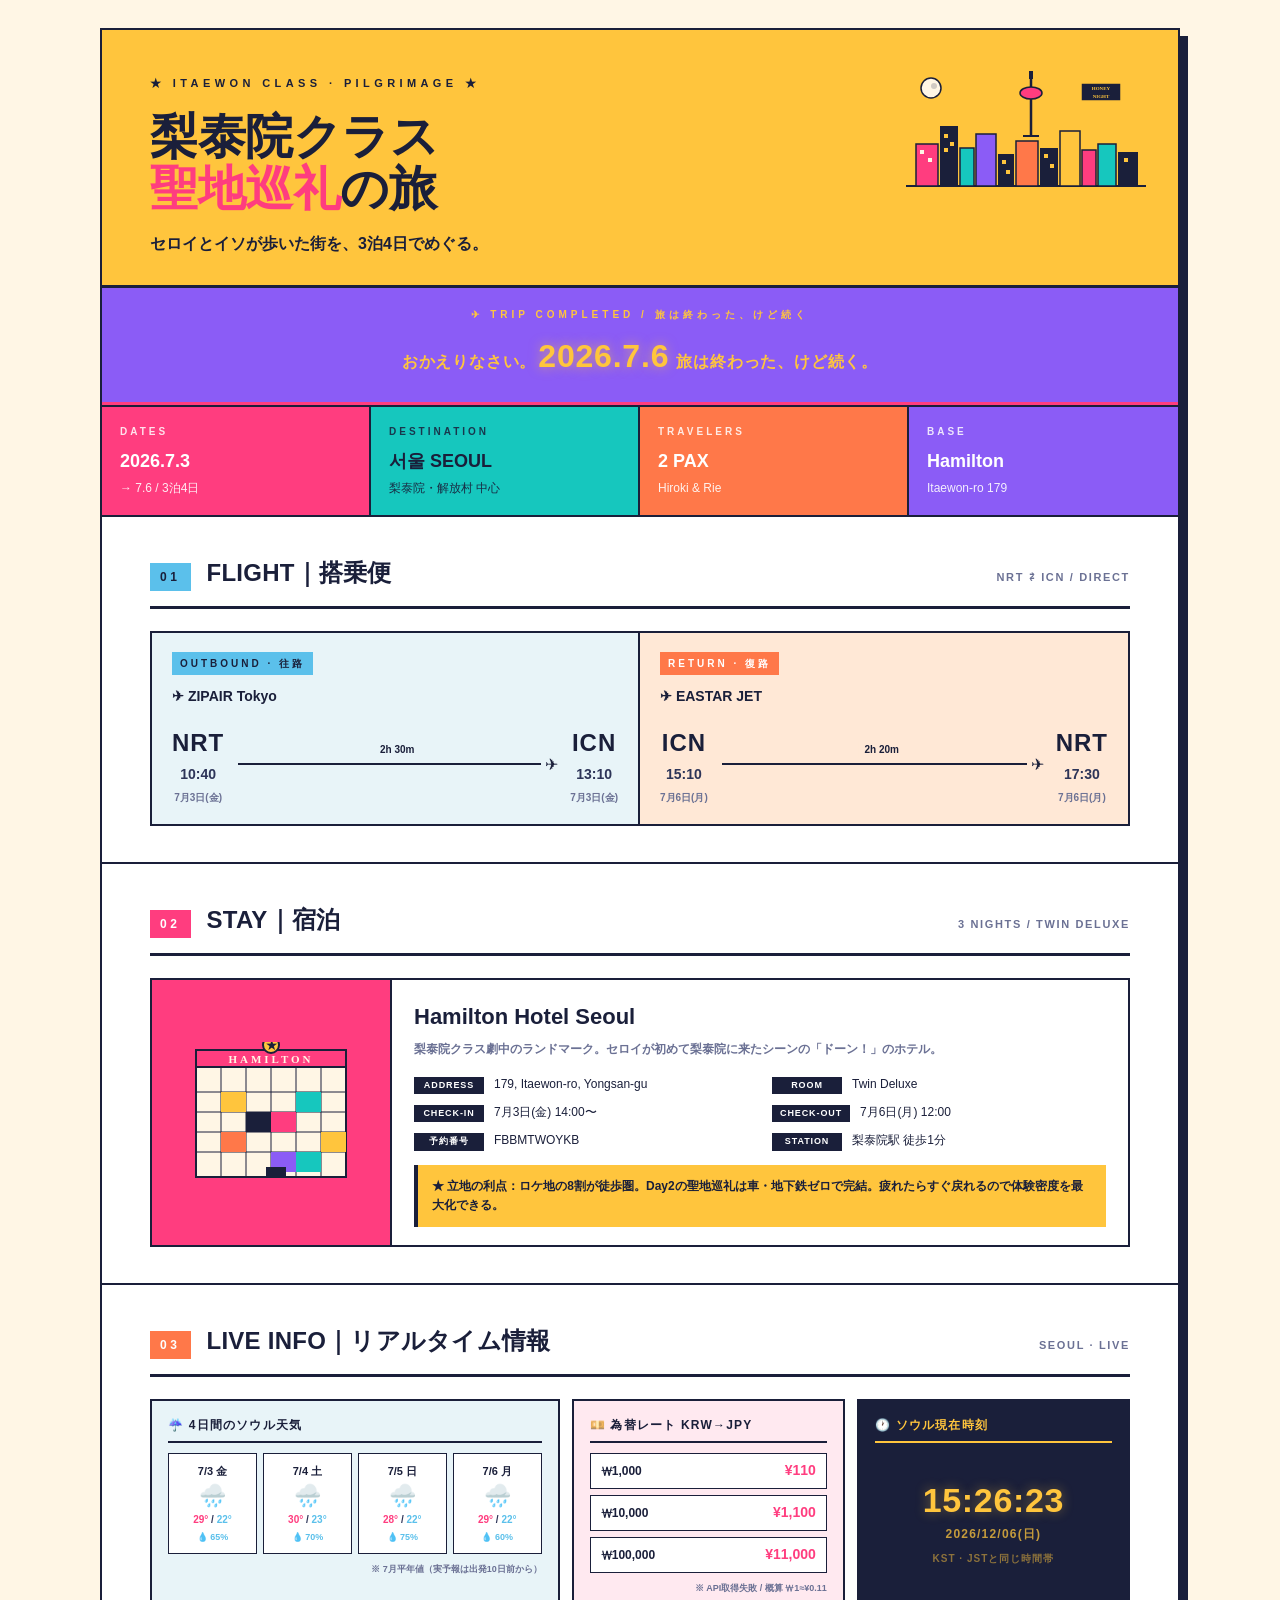
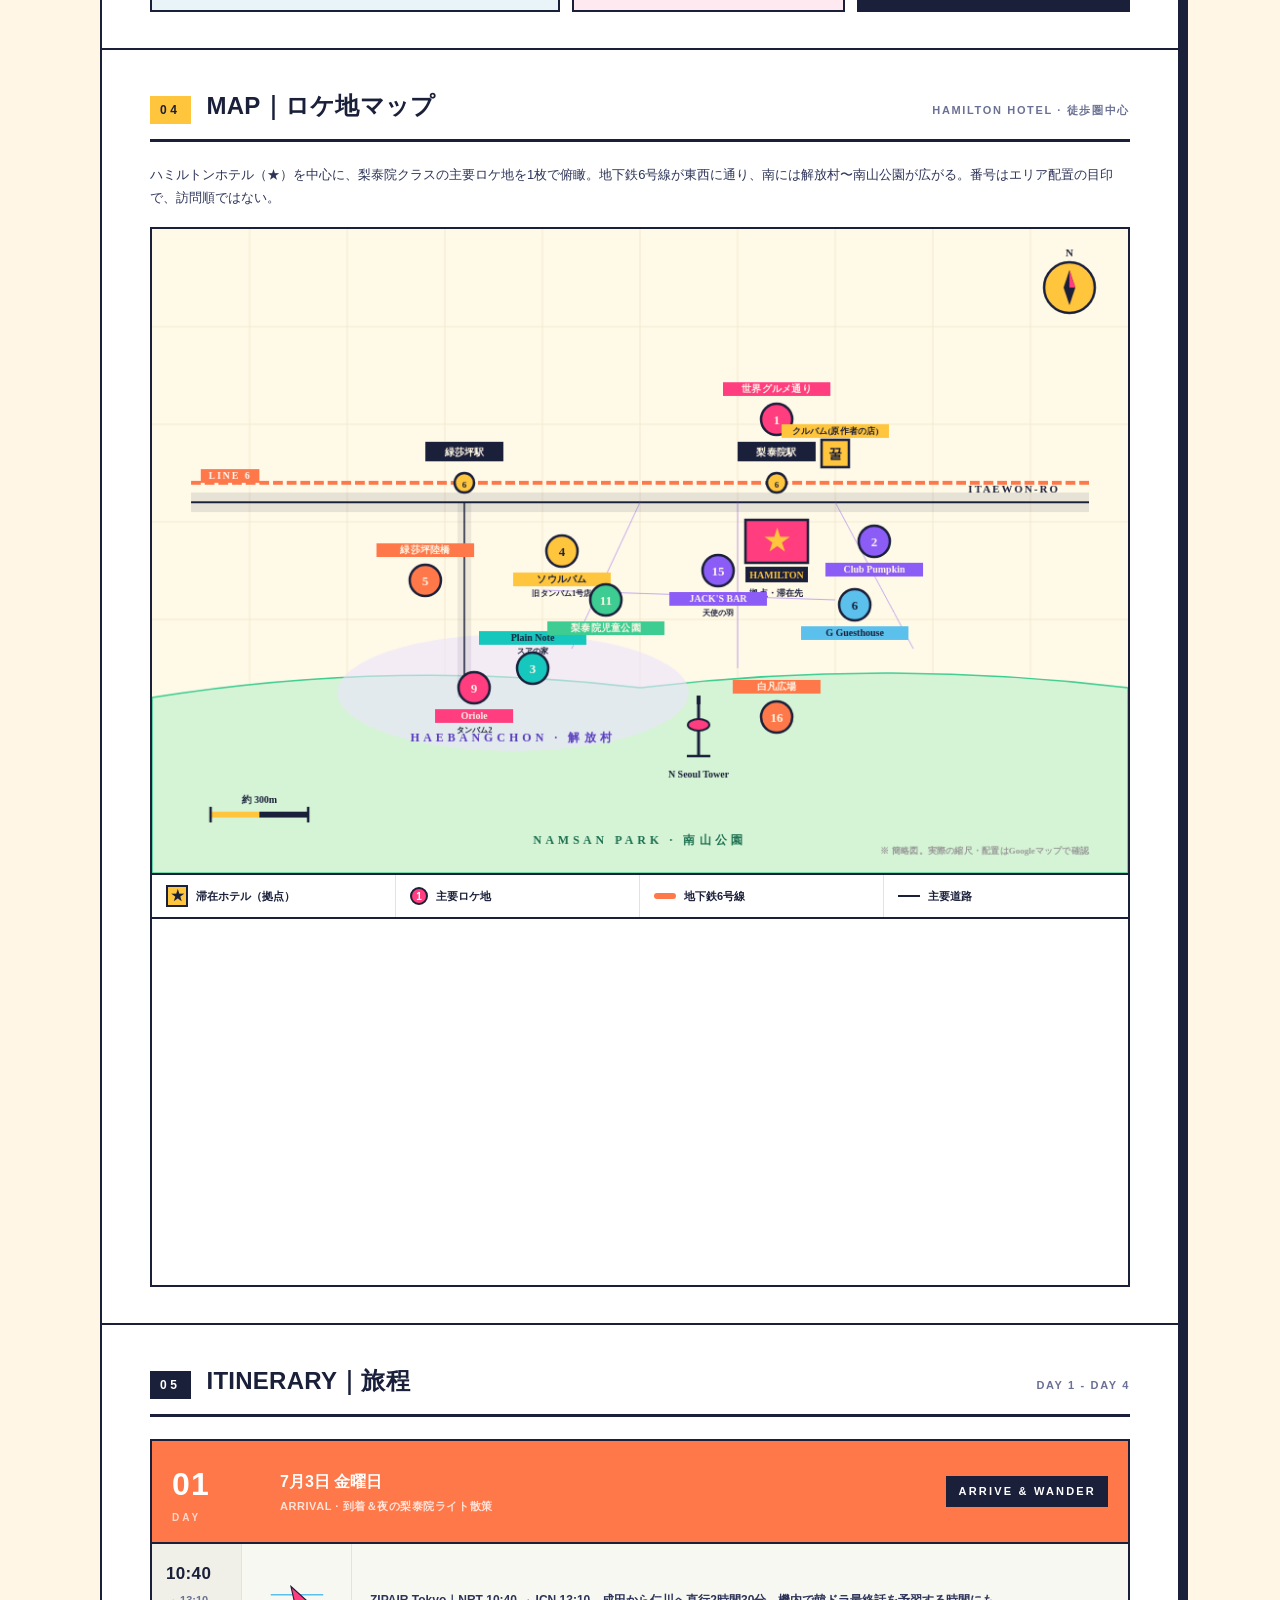
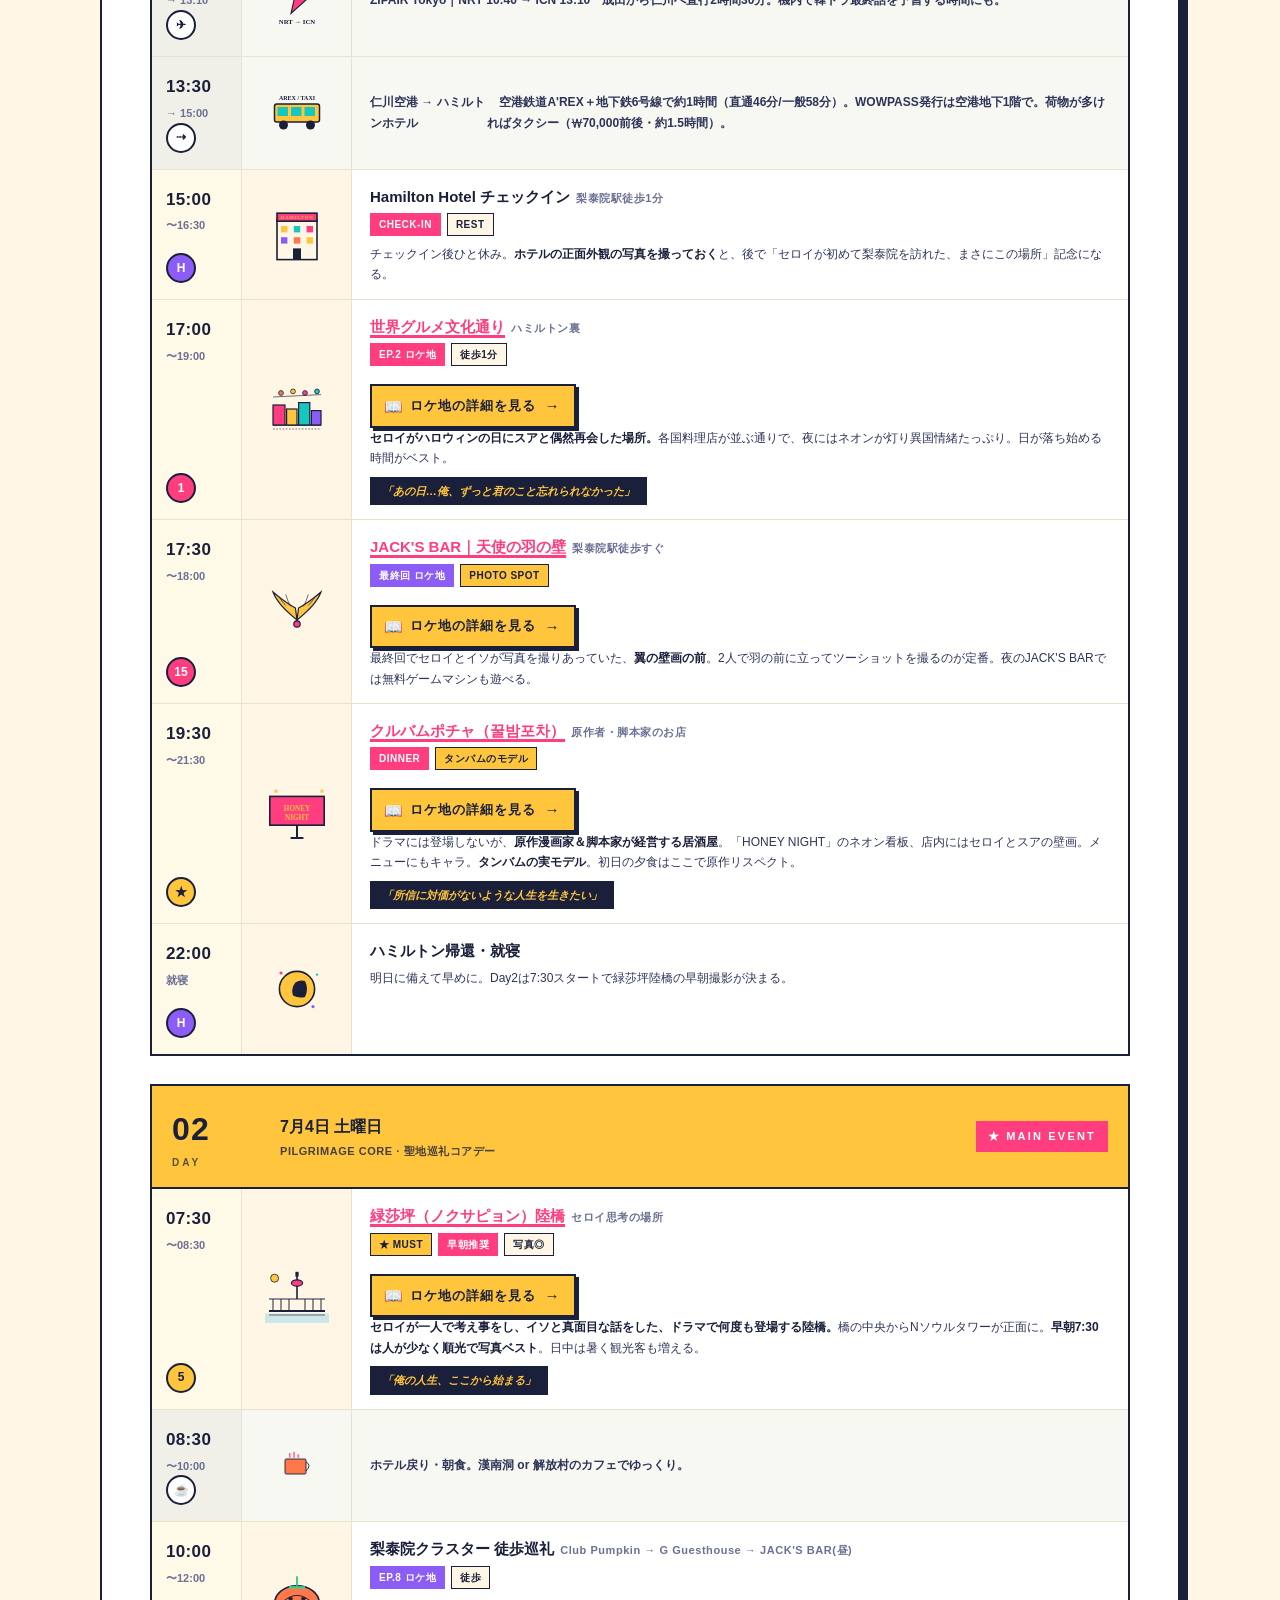
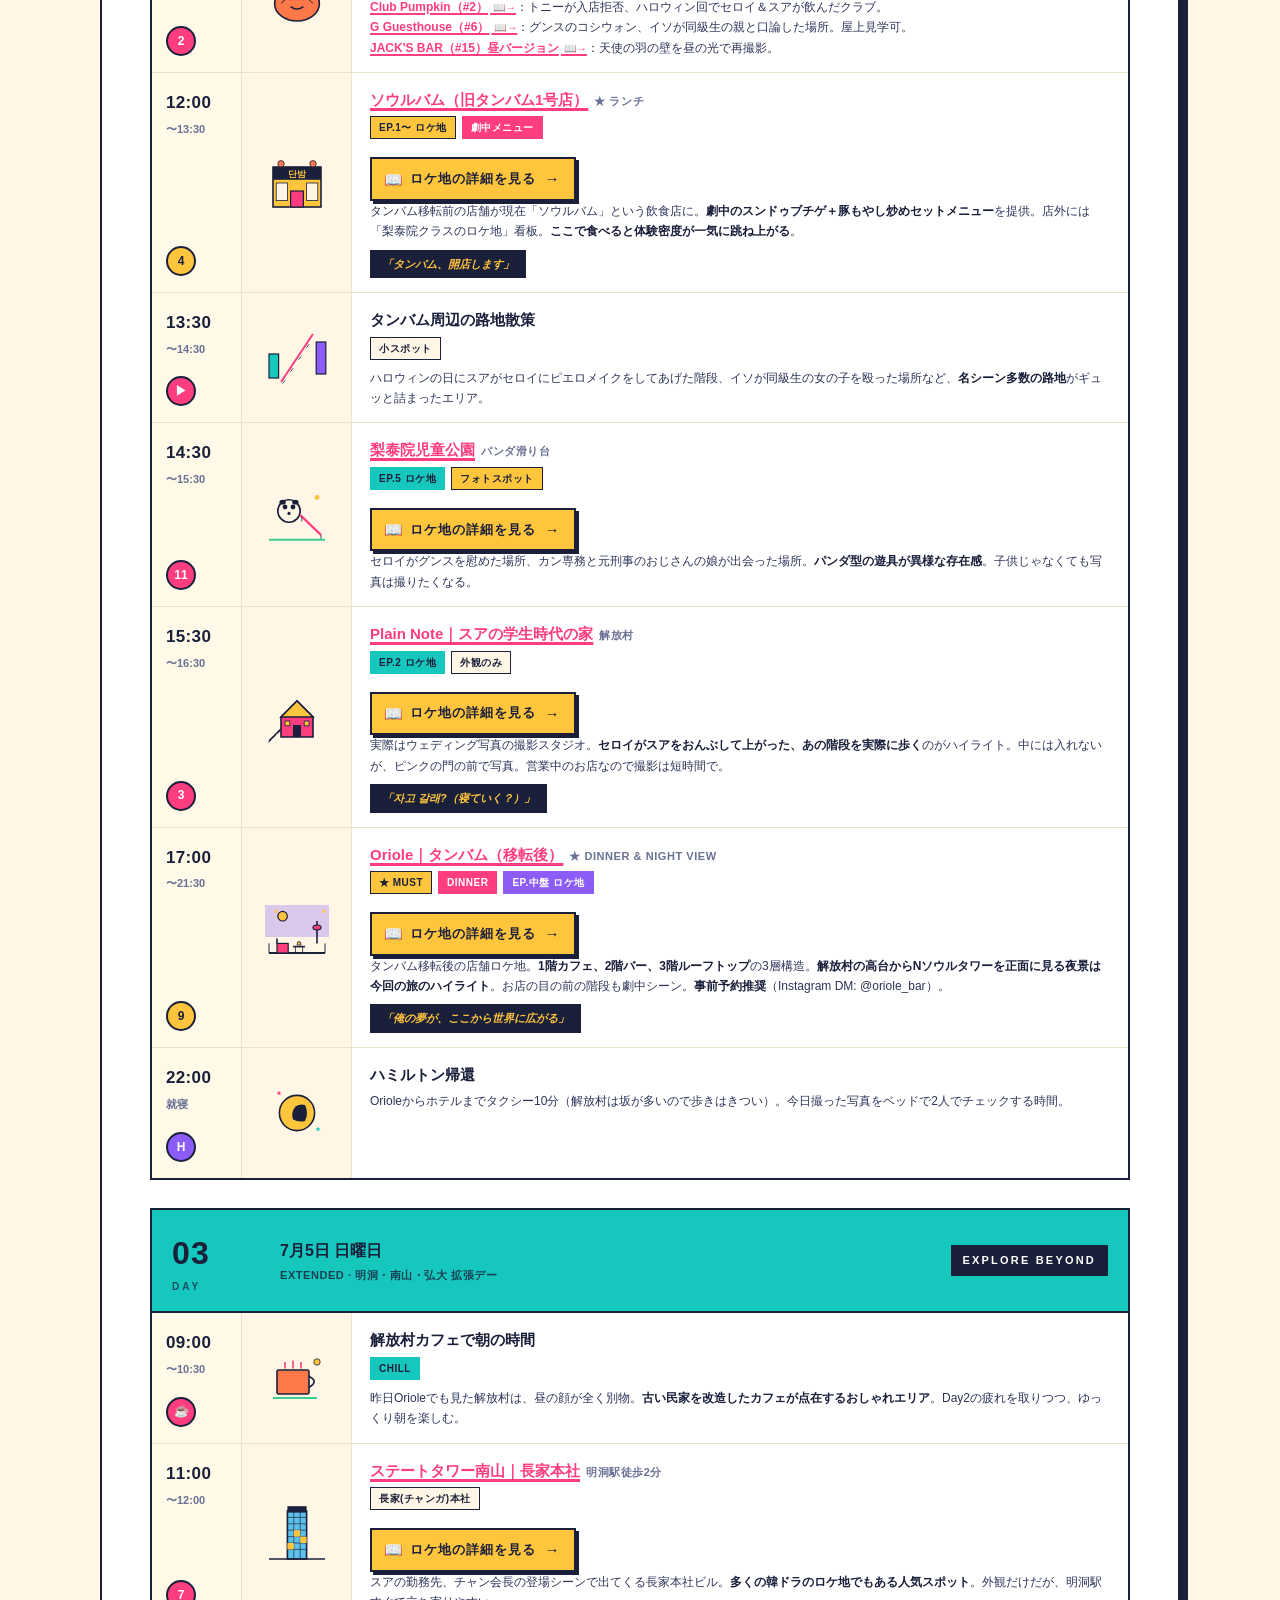
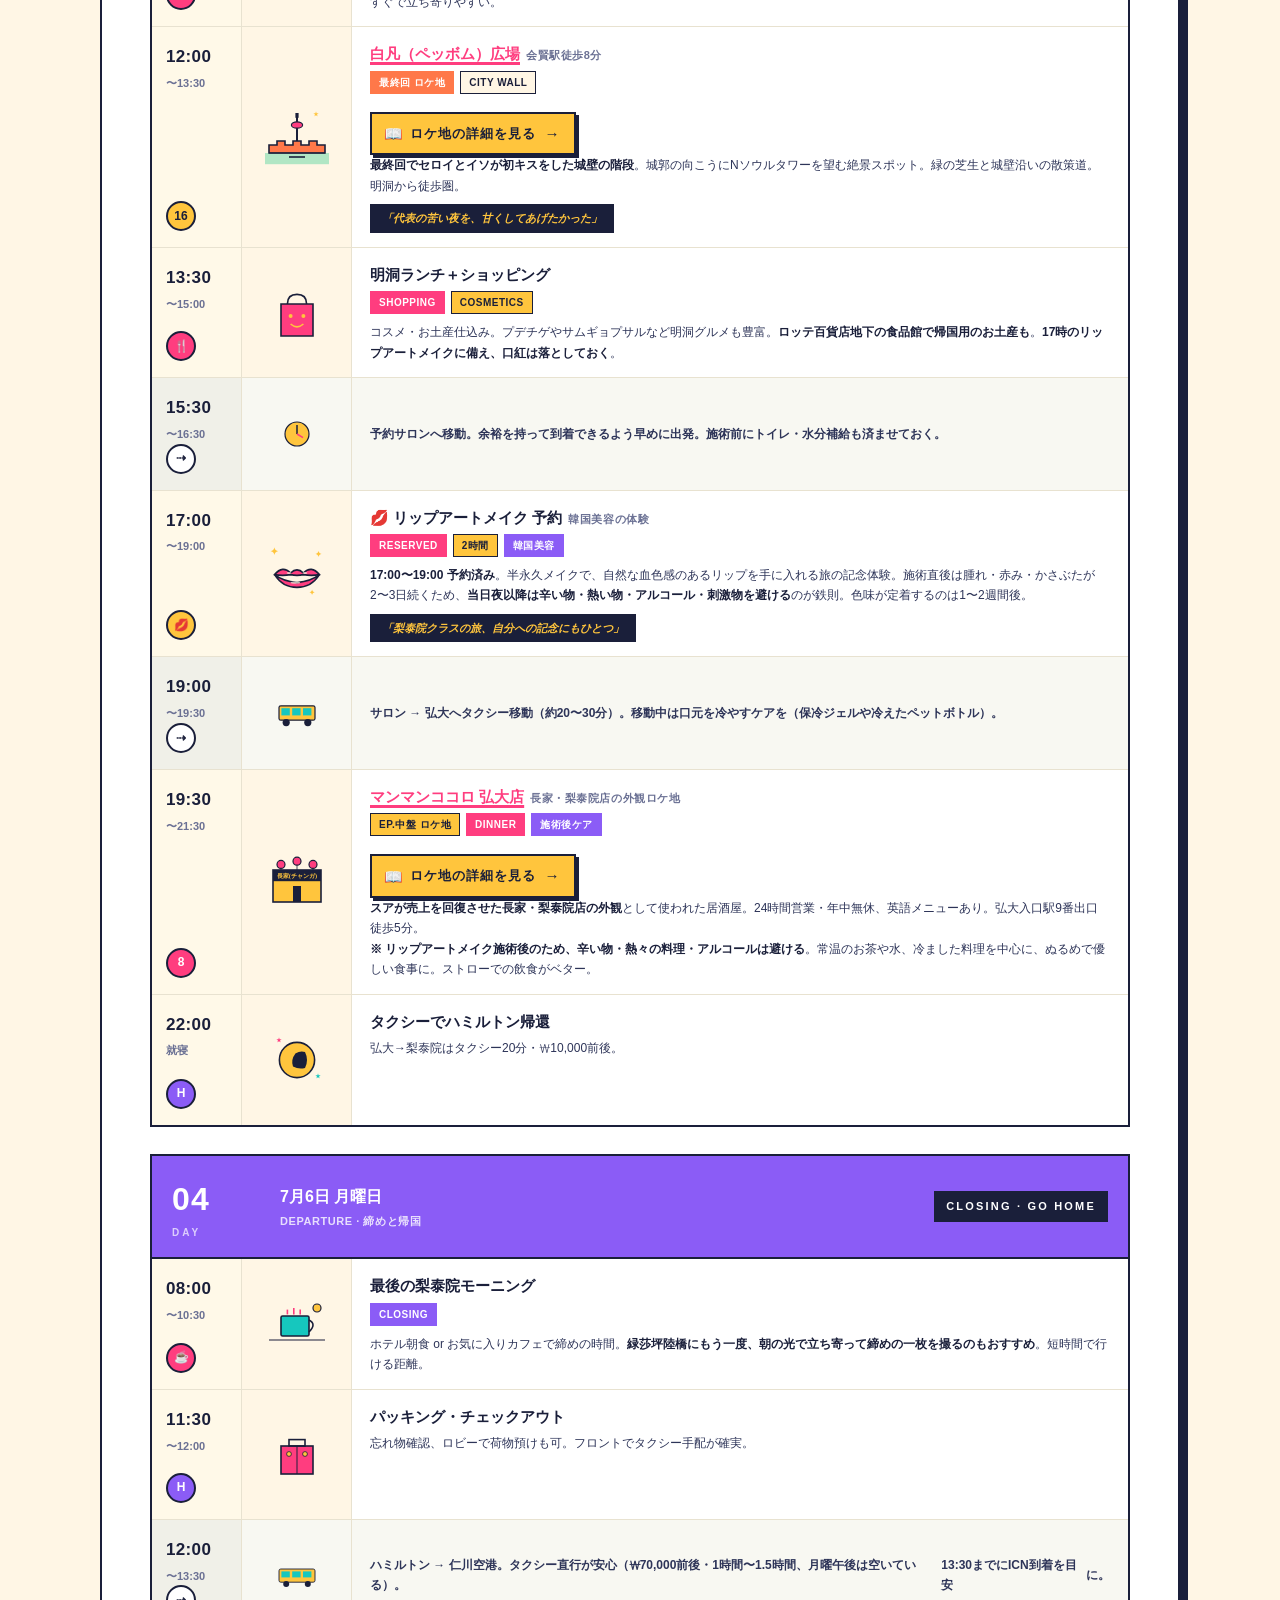
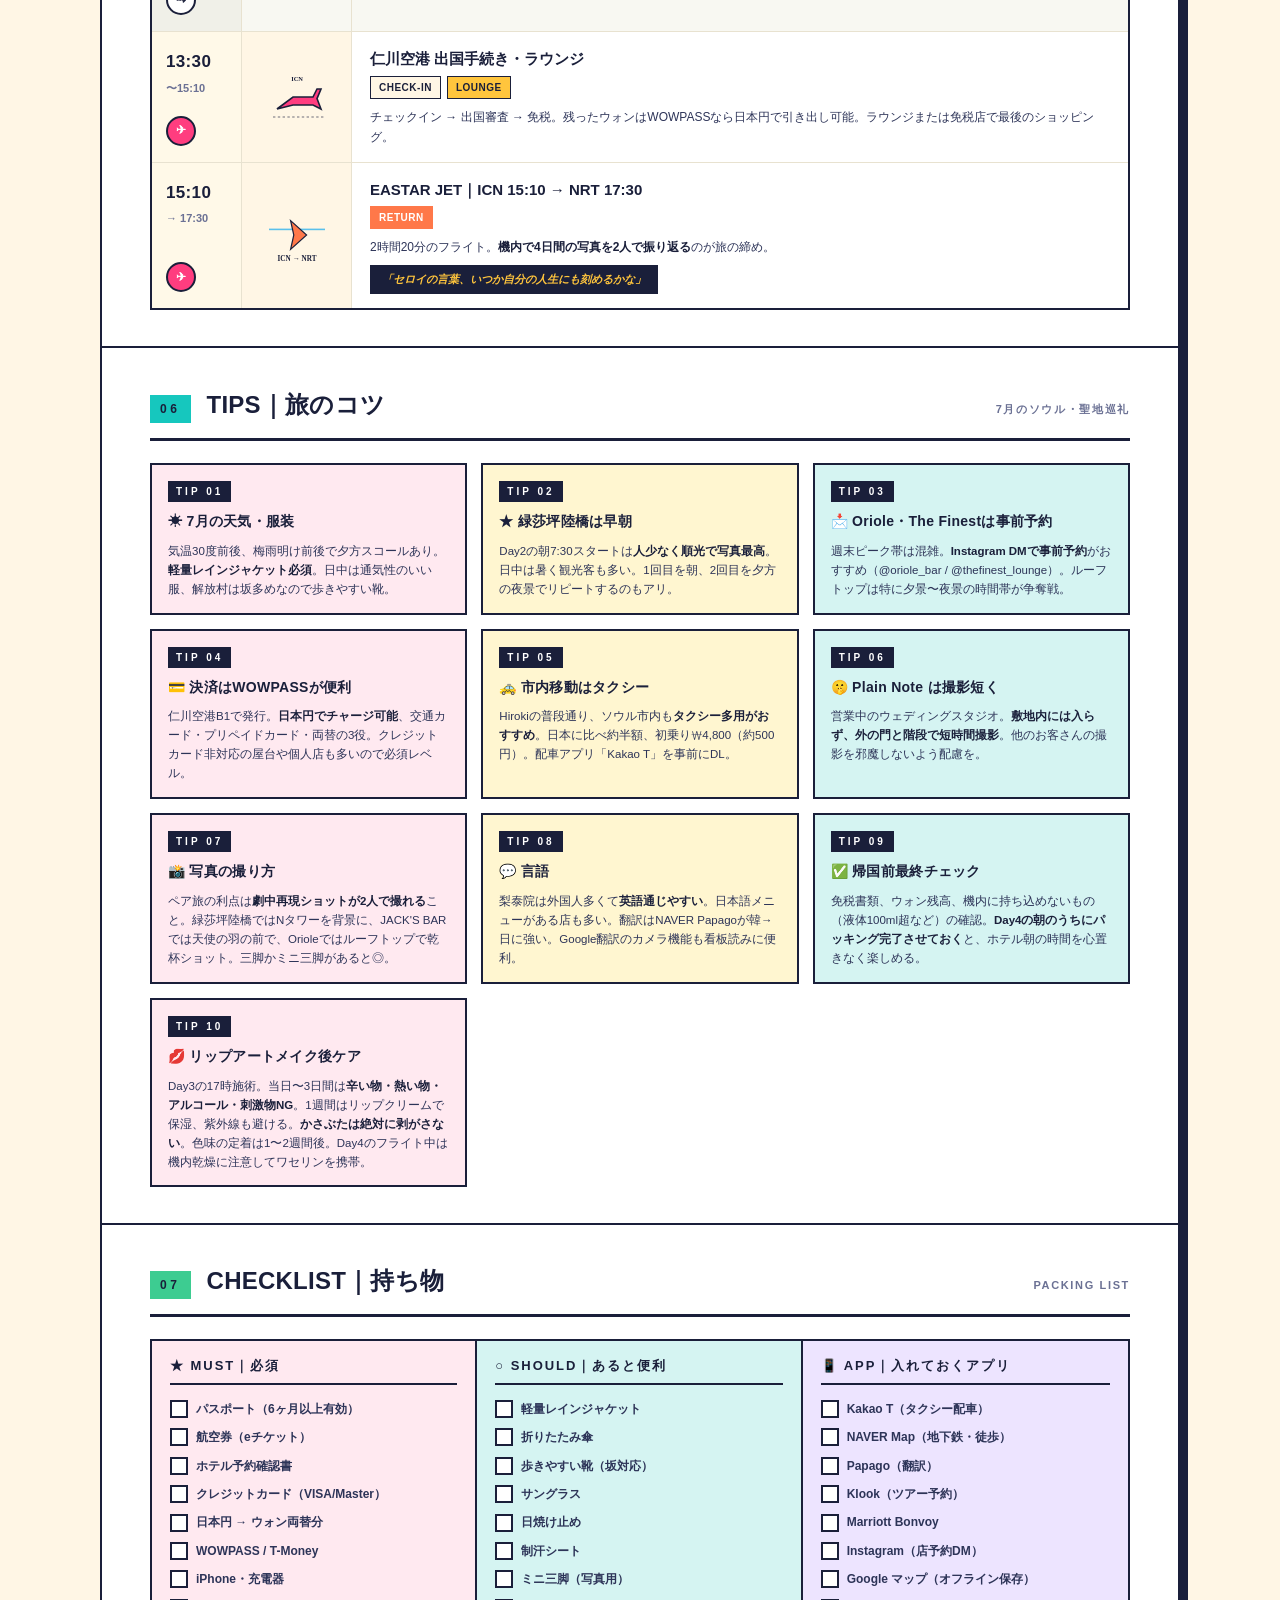
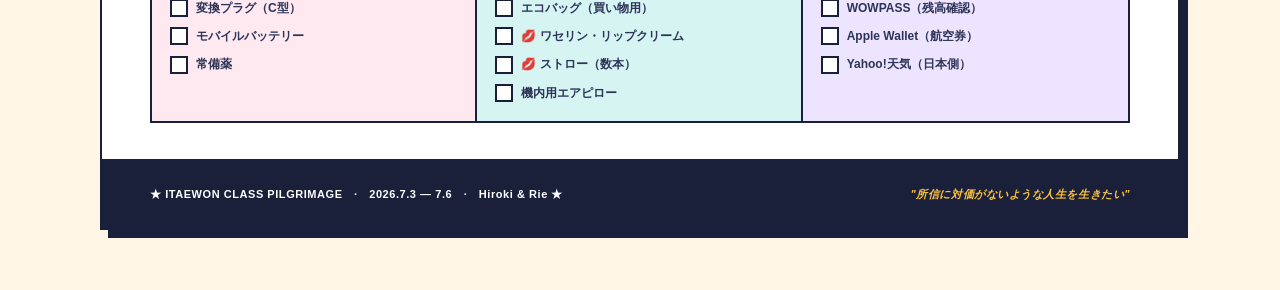
==== commit dec0d457: "Distinguish spot detail button from tag chips User feedback: button styled as .tag chip looked too s" ====
--- a/index.html
+++ b/index.html
@@ -535,35 +535,47 @@
     text-decoration-color: var(--yellow);
     background: var(--yellow);
   }
-  /* Spot detail CTA chip in stop-tags */
-  a.tag.spot-detail {
-    background: var(--pink);
-    color: var(--paper);
-    border-color: var(--navy);
-    text-decoration: none;
-    letter-spacing: 0.1em;
-    font-weight: 900;
-    cursor: pointer;
+  /* Spot detail CTA button - prominent, distinct from tags */
+  a.spot-cta-btn {
     display: inline-flex;
     align-items: center;
-    gap: 2px;
-    transition: all 0.15s;
-  }
-  a.tag.spot-detail:hover {
+    gap: 6px;
+    margin-top: 10px;
     background: var(--yellow);
     color: var(--navy);
-    transform: translateY(-1px);
-    box-shadow: 2px 2px 0 var(--navy);
-  }
-  a.tag.spot-detail::after {
+    border: 2px solid var(--navy);
+    font-size: 13px;
+    font-weight: 900;
+    letter-spacing: 0.08em;
+    padding: 7px 14px 7px 12px;
+    text-decoration: none;
+    box-shadow: 3px 3px 0 var(--navy);
+    transition: transform 0.12s, box-shadow 0.12s, background 0.15s, color 0.15s;
+  }
+  a.spot-cta-btn::before {
+    content: "📖";
+    font-size: 15px;
+    line-height: 1;
+  }
+  a.spot-cta-btn::after {
     content: "→";
-    font-size: 12px;
+    font-size: 15px;
     font-weight: 900;
     margin-left: 2px;
     transition: transform 0.15s;
   }
-  a.tag.spot-detail:hover::after {
-    transform: translateX(2px);
+  a.spot-cta-btn:hover {
+    background: var(--pink);
+    color: var(--paper);
+    transform: translate(-1px, -1px);
+    box-shadow: 4px 4px 0 var(--navy);
+  }
+  a.spot-cta-btn:hover::after {
+    transform: translateX(3px);
+  }
+  a.spot-cta-btn:active {
+    transform: translate(1px, 1px);
+    box-shadow: 1px 1px 0 var(--navy);
   }
   /* inline spot links in description */
   .stop-desc a.spot-link {
@@ -1557,7 +1569,8 @@
           </div>
           <div class="stop-body">
             <div class="stop-name"><a href="spots/world-gourmet-street.html">世界グルメ文化通り</a><small>ハミルトン裏</small></div>
-            <div class="stop-tags"><span class="tag pink">EP.2 ロケ地</span><span class="tag">徒歩1分</span><a class="tag spot-detail" href="spots/world-gourmet-street.html">📖 詳細</a></div>
+            <div class="stop-tags"><span class="tag pink">EP.2 ロケ地</span><span class="tag">徒歩1分</span></div>
+            <a class="spot-cta-btn" href="spots/world-gourmet-street.html">ロケ地の詳細を見る</a>
             <div class="stop-desc">
               <strong>セロイがハロウィンの日にスアと偶然再会した場所。</strong>各国料理店が並ぶ通りで、夜にはネオンが灯り異国情緒たっぷり。日が落ち始める時間がベスト。
             </div>
@@ -1584,7 +1597,8 @@
           </div>
           <div class="stop-body">
             <div class="stop-name"><a href="spots/jacks-bar.html">JACK'S BAR｜天使の羽の壁</a><small>梨泰院駅徒歩すぐ</small></div>
-            <div class="stop-tags"><span class="tag purple">最終回 ロケ地</span><span class="tag yellow">PHOTO SPOT</span><a class="tag spot-detail" href="spots/jacks-bar.html">📖 詳細</a></div>
+            <div class="stop-tags"><span class="tag purple">最終回 ロケ地</span><span class="tag yellow">PHOTO SPOT</span></div>
+            <a class="spot-cta-btn" href="spots/jacks-bar.html">ロケ地の詳細を見る</a>
             <div class="stop-desc">
               最終回でセロイとイソが写真を撮りあっていた、<strong>翼の壁画の前</strong>。2人で羽の前に立ってツーショットを撮るのが定番。夜のJACK'S BARでは無料ゲームマシンも遊べる。
             </div>
@@ -1611,7 +1625,8 @@
           </div>
           <div class="stop-body">
             <div class="stop-name"><a href="spots/kkulbam.html">クルバムポチャ（꿀밤포차）</a><small>原作者・脚本家のお店</small></div>
-            <div class="stop-tags"><span class="tag pink">DINNER</span><span class="tag yellow">タンバムのモデル</span><a class="tag spot-detail" href="spots/kkulbam.html">📖 詳細</a></div>
+            <div class="stop-tags"><span class="tag pink">DINNER</span><span class="tag yellow">タンバムのモデル</span></div>
+            <a class="spot-cta-btn" href="spots/kkulbam.html">ロケ地の詳細を見る</a>
             <div class="stop-desc">
               ドラマには登場しないが、<strong>原作漫画家＆脚本家が経営する居酒屋</strong>。「HONEY NIGHT」のネオン看板、店内にはセロイとスアの壁画。メニューにもキャラ。<strong>タンバムの実モデル</strong>。初日の夕食はここで原作リスペクト。
             </div>
@@ -1678,7 +1693,8 @@
           </div>
           <div class="stop-body">
             <div class="stop-name"><a href="spots/noksapyeong-bridge.html">緑莎坪（ノクサピョン）陸橋</a><small>セロイ思考の場所</small></div>
-            <div class="stop-tags"><span class="tag yellow">★ MUST</span><span class="tag pink">早朝推奨</span><span class="tag">写真◎</span><a class="tag spot-detail" href="spots/noksapyeong-bridge.html">📖 詳細</a></div>
+            <div class="stop-tags"><span class="tag yellow">★ MUST</span><span class="tag pink">早朝推奨</span><span class="tag">写真◎</span></div>
+            <a class="spot-cta-btn" href="spots/noksapyeong-bridge.html">ロケ地の詳細を見る</a>
             <div class="stop-desc">
               <strong>セロイが一人で考え事をし、イソと真面目な話をした、ドラマで何度も登場する陸橋。</strong>橋の中央からNソウルタワーが正面に。<strong>早朝7:30は人が少なく順光で写真ベスト</strong>。日中は暑く観光客も増える。
             </div>
@@ -1754,7 +1770,8 @@
           </div>
           <div class="stop-body">
             <div class="stop-name"><a href="spots/seoulpam.html">ソウルバム（旧タンバム1号店）</a><small>★ ランチ</small></div>
-            <div class="stop-tags"><span class="tag yellow">EP.1〜 ロケ地</span><span class="tag pink">劇中メニュー</span><a class="tag spot-detail" href="spots/seoulpam.html">📖 詳細</a></div>
+            <div class="stop-tags"><span class="tag yellow">EP.1〜 ロケ地</span><span class="tag pink">劇中メニュー</span></div>
+            <a class="spot-cta-btn" href="spots/seoulpam.html">ロケ地の詳細を見る</a>
             <div class="stop-desc">
               タンバム移転前の店舗が現在「ソウルバム」という飲食店に。<strong>劇中のスンドゥブチゲ＋豚もやし炒めセットメニュー</strong>を提供。店外には「梨泰院クラスのロケ地」看板。<strong>ここで食べると体験密度が一気に跳ね上がる</strong>。
             </div>
@@ -1808,7 +1825,8 @@
           </div>
           <div class="stop-body">
             <div class="stop-name"><a href="spots/itaewon-park.html">梨泰院児童公園</a><small>パンダ滑り台</small></div>
-            <div class="stop-tags"><span class="tag mint">EP.5 ロケ地</span><span class="tag yellow">フォトスポット</span><a class="tag spot-detail" href="spots/itaewon-park.html">📖 詳細</a></div>
+            <div class="stop-tags"><span class="tag mint">EP.5 ロケ地</span><span class="tag yellow">フォトスポット</span></div>
+            <a class="spot-cta-btn" href="spots/itaewon-park.html">ロケ地の詳細を見る</a>
             <div class="stop-desc">
               セロイがグンスを慰めた場所、カン専務と元刑事のおじさんの娘が出会った場所。<strong>パンダ型の遊具が異様な存在感</strong>。子供じゃなくても写真は撮りたくなる。
             </div>
@@ -1836,7 +1854,8 @@
           </div>
           <div class="stop-body">
             <div class="stop-name"><a href="spots/plain-note.html">Plain Note｜スアの学生時代の家</a><small>解放村</small></div>
-            <div class="stop-tags"><span class="tag mint">EP.2 ロケ地</span><span class="tag">外観のみ</span><a class="tag spot-detail" href="spots/plain-note.html">📖 詳細</a></div>
+            <div class="stop-tags"><span class="tag mint">EP.2 ロケ地</span><span class="tag">外観のみ</span></div>
+            <a class="spot-cta-btn" href="spots/plain-note.html">ロケ地の詳細を見る</a>
             <div class="stop-desc">
               実際はウェディング写真の撮影スタジオ。<strong>セロイがスアをおんぶして上がった、あの階段を実際に歩く</strong>のがハイライト。中には入れないが、ピンクの門の前で写真。営業中のお店なので撮影は短時間で。
             </div>
@@ -1871,7 +1890,8 @@
           </div>
           <div class="stop-body">
             <div class="stop-name"><a href="spots/oriole.html">Oriole｜タンバム（移転後）</a><small>★ DINNER &amp; NIGHT VIEW</small></div>
-            <div class="stop-tags"><span class="tag yellow">★ MUST</span><span class="tag pink">DINNER</span><span class="tag purple">EP.中盤 ロケ地</span><a class="tag spot-detail" href="spots/oriole.html">📖 詳細</a></div>
+            <div class="stop-tags"><span class="tag yellow">★ MUST</span><span class="tag pink">DINNER</span><span class="tag purple">EP.中盤 ロケ地</span></div>
+            <a class="spot-cta-btn" href="spots/oriole.html">ロケ地の詳細を見る</a>
             <div class="stop-desc">
               タンバム移転後の店舗ロケ地。<strong>1階カフェ、2階バー、3階ルーフトップ</strong>の3層構造。<strong>解放村の高台からNソウルタワーを正面に見る夜景は今回の旅のハイライト</strong>。お店の目の前の階段も劇中シーン。<strong>事前予約推奨</strong>（Instagram DM: @oriole_bar）。
             </div>
@@ -1965,7 +1985,8 @@
           </div>
           <div class="stop-body">
             <div class="stop-name"><a href="spots/sky-tower-namsan.html">ステートタワー南山｜長家本社</a><small>明洞駅徒歩2分</small></div>
-            <div class="stop-tags"><span class="tag">長家(チャンガ)本社</span><a class="tag spot-detail" href="spots/sky-tower-namsan.html">📖 詳細</a></div>
+            <div class="stop-tags"><span class="tag">長家(チャンガ)本社</span></div>
+            <a class="spot-cta-btn" href="spots/sky-tower-namsan.html">ロケ地の詳細を見る</a>
             <div class="stop-desc">
               スアの勤務先、チャン会長の登場シーンで出てくる長家本社ビル。<strong>多くの韓ドラのロケ地でもある人気スポット</strong>。外観だけだが、明洞駅すぐで立ち寄りやすい。
             </div>
@@ -1992,7 +2013,8 @@
           </div>
           <div class="stop-body">
             <div class="stop-name"><a href="spots/baekak.html">白凡（ペッボム）広場</a><small>会賢駅徒歩8分</small></div>
-            <div class="stop-tags"><span class="tag coral">最終回 ロケ地</span><span class="tag">CITY WALL</span><a class="tag spot-detail" href="spots/baekak.html">📖 詳細</a></div>
+            <div class="stop-tags"><span class="tag coral">最終回 ロケ地</span><span class="tag">CITY WALL</span></div>
+            <a class="spot-cta-btn" href="spots/baekak.html">ロケ地の詳細を見る</a>
             <div class="stop-desc">
               <strong>最終回でセロイとイソが初キスをした城壁の階段</strong>。城郭の向こうにNソウルタワーを望む絶景スポット。緑の芝生と城壁沿いの散策道。明洞から徒歩圏。
             </div>
@@ -2117,7 +2139,8 @@
           </div>
           <div class="stop-body">
             <div class="stop-name"><a href="spots/nandong-konkoro.html">マンマンココロ 弘大店</a><small>長家・梨泰院店の外観ロケ地</small></div>
-            <div class="stop-tags"><span class="tag yellow">EP.中盤 ロケ地</span><span class="tag pink">DINNER</span><span class="tag purple">施術後ケア</span><a class="tag spot-detail" href="spots/nandong-konkoro.html">📖 詳細</a></div>
+            <div class="stop-tags"><span class="tag yellow">EP.中盤 ロケ地</span><span class="tag pink">DINNER</span><span class="tag purple">施術後ケア</span></div>
+            <a class="spot-cta-btn" href="spots/nandong-konkoro.html">ロケ地の詳細を見る</a>
             <div class="stop-desc">
               <strong>スアが売上を回復させた長家・梨泰院店の外観</strong>として使われた居酒屋。24時間営業・年中無休、英語メニューあり。弘大入口駅9番出口徒歩5分。<br>
               <strong>※ リップアートメイク施術後のため、辛い物・熱々の料理・アルコールは避ける</strong>。常温のお茶や水、冷ました料理を中心に、ぬるめで優しい食事に。ストローでの飲食がベター。
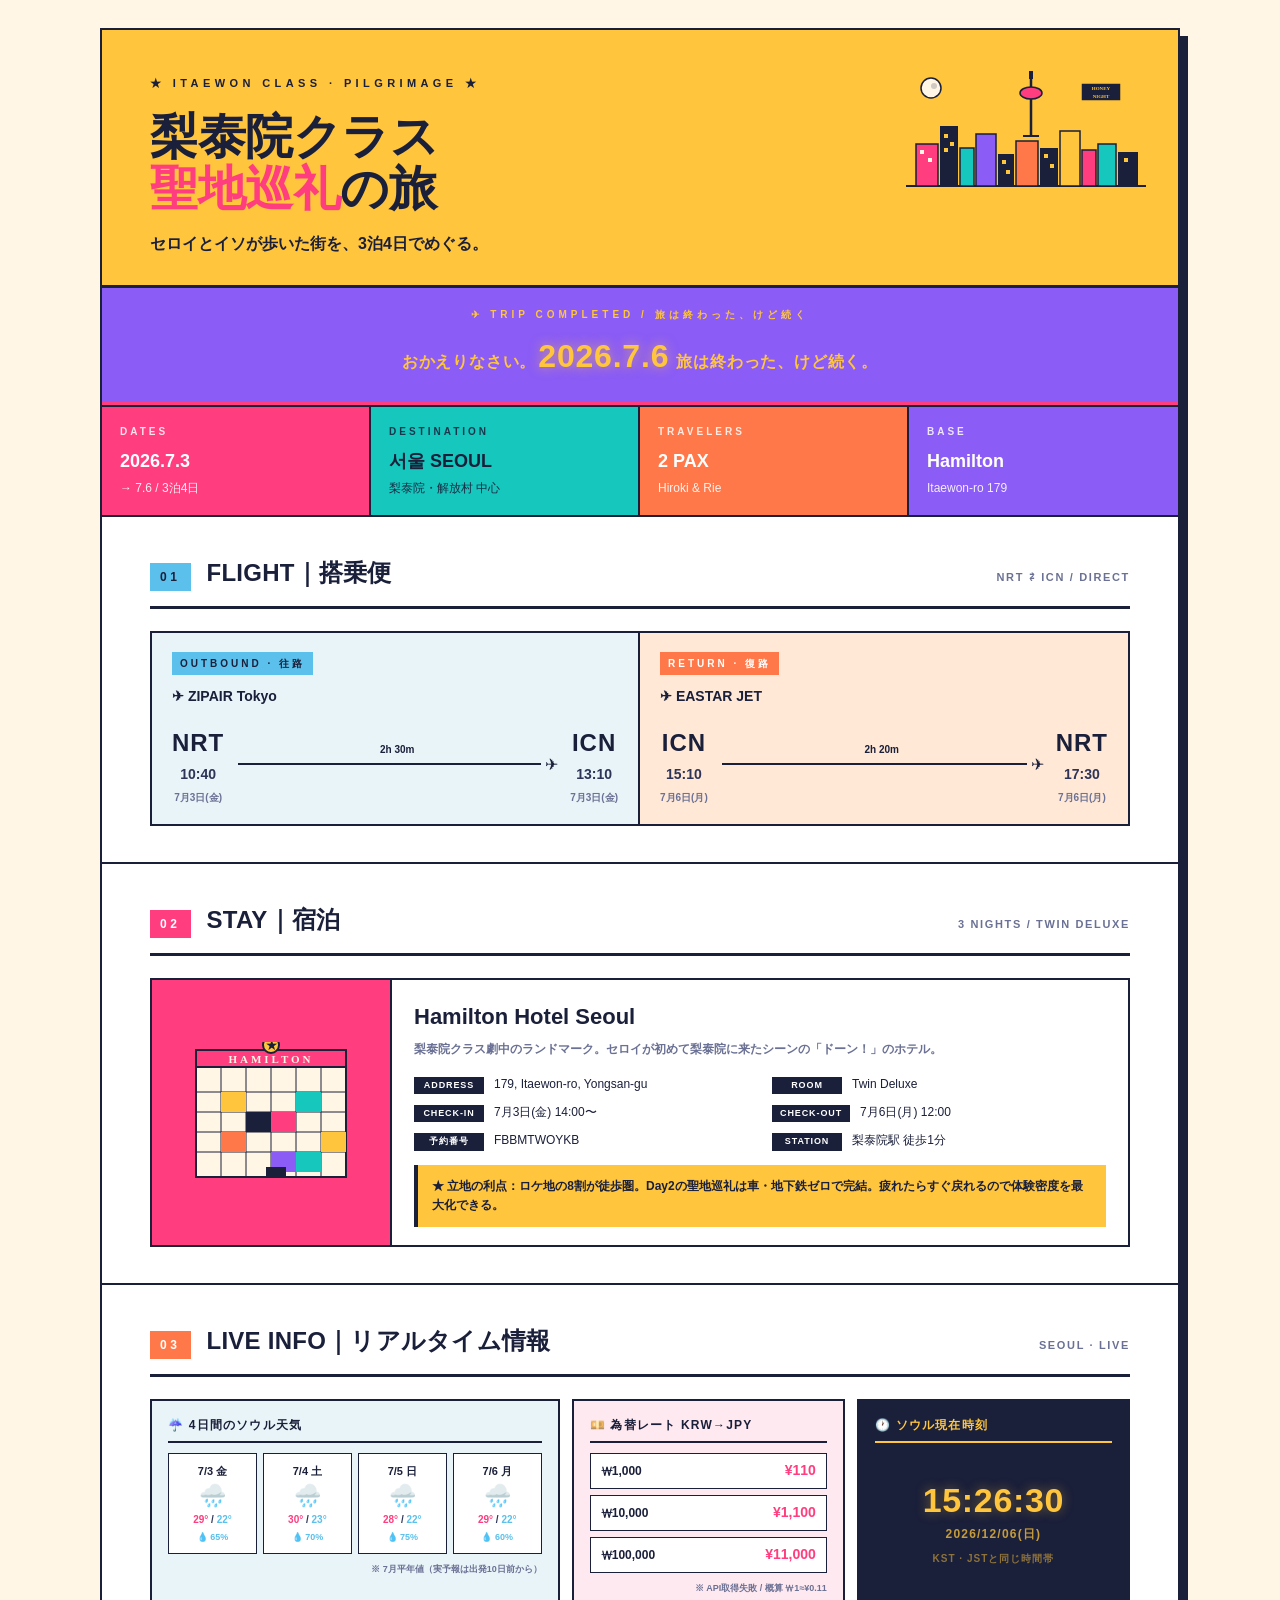
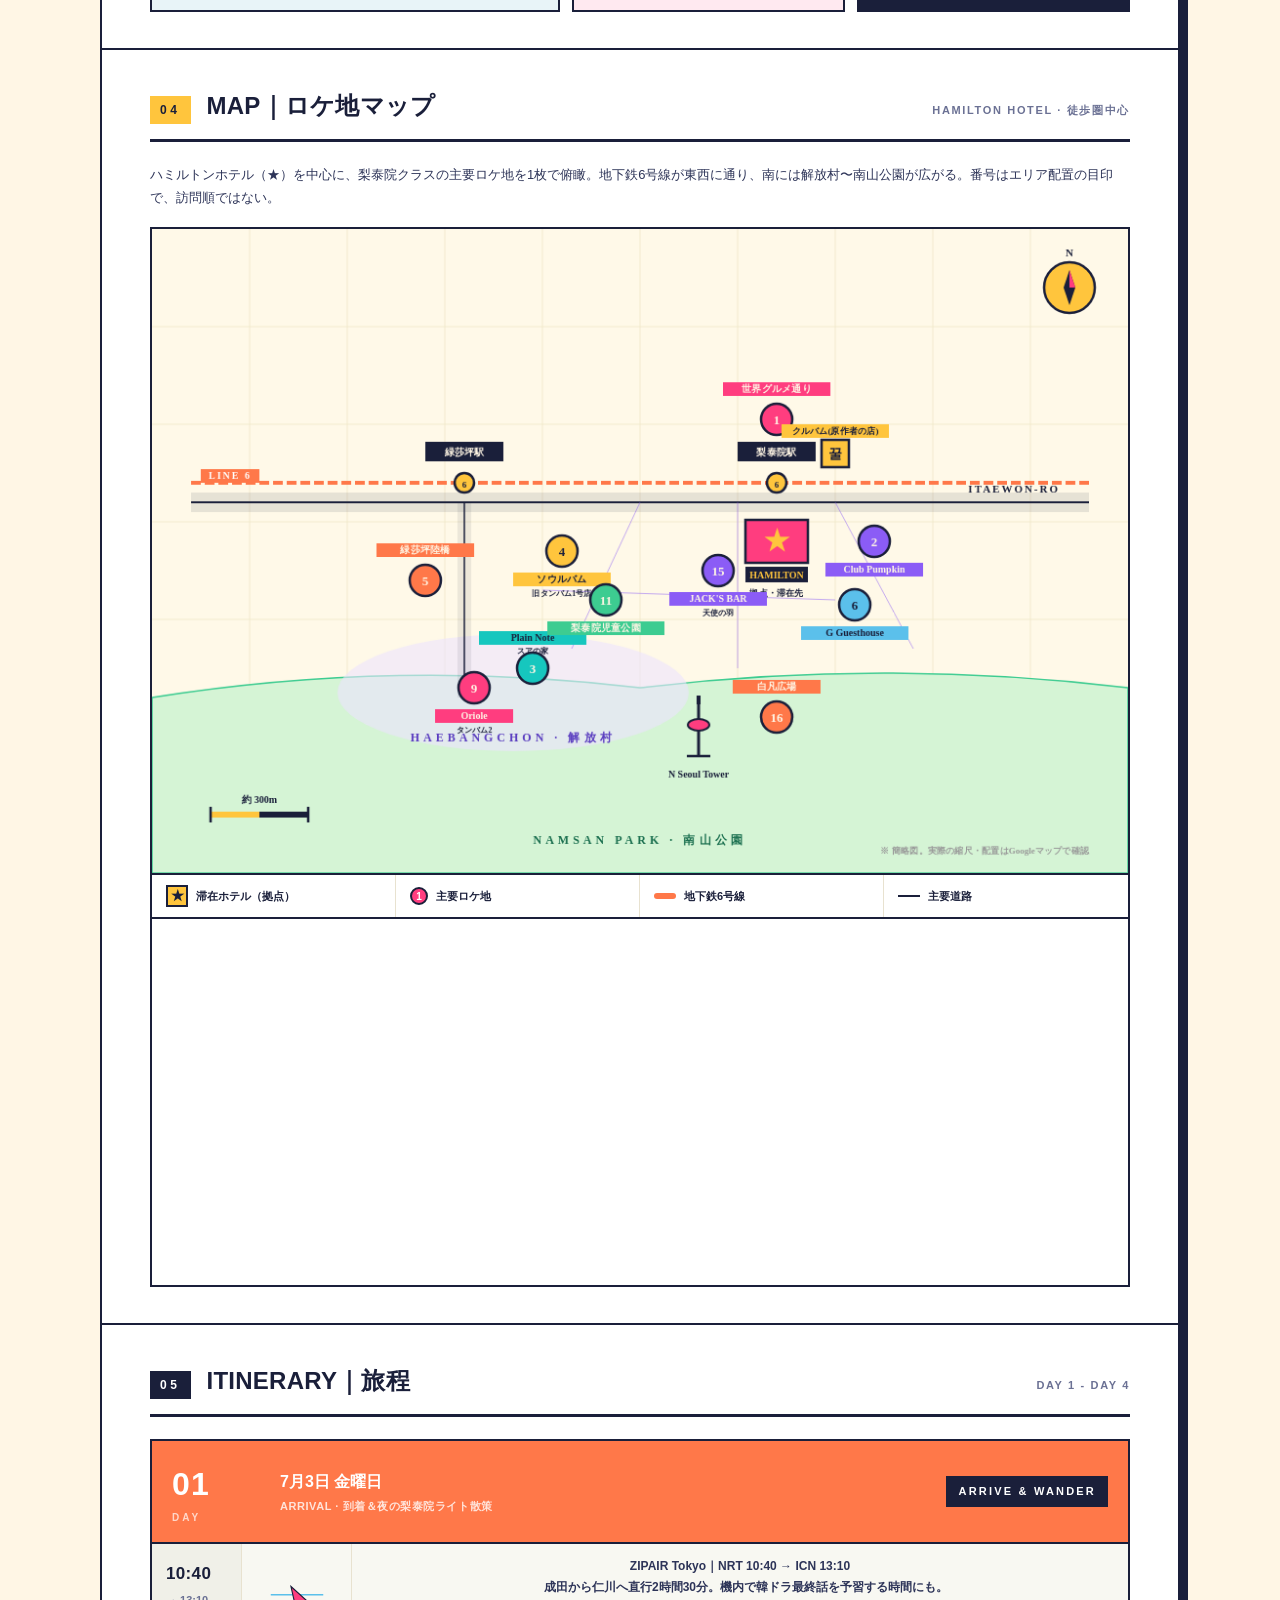
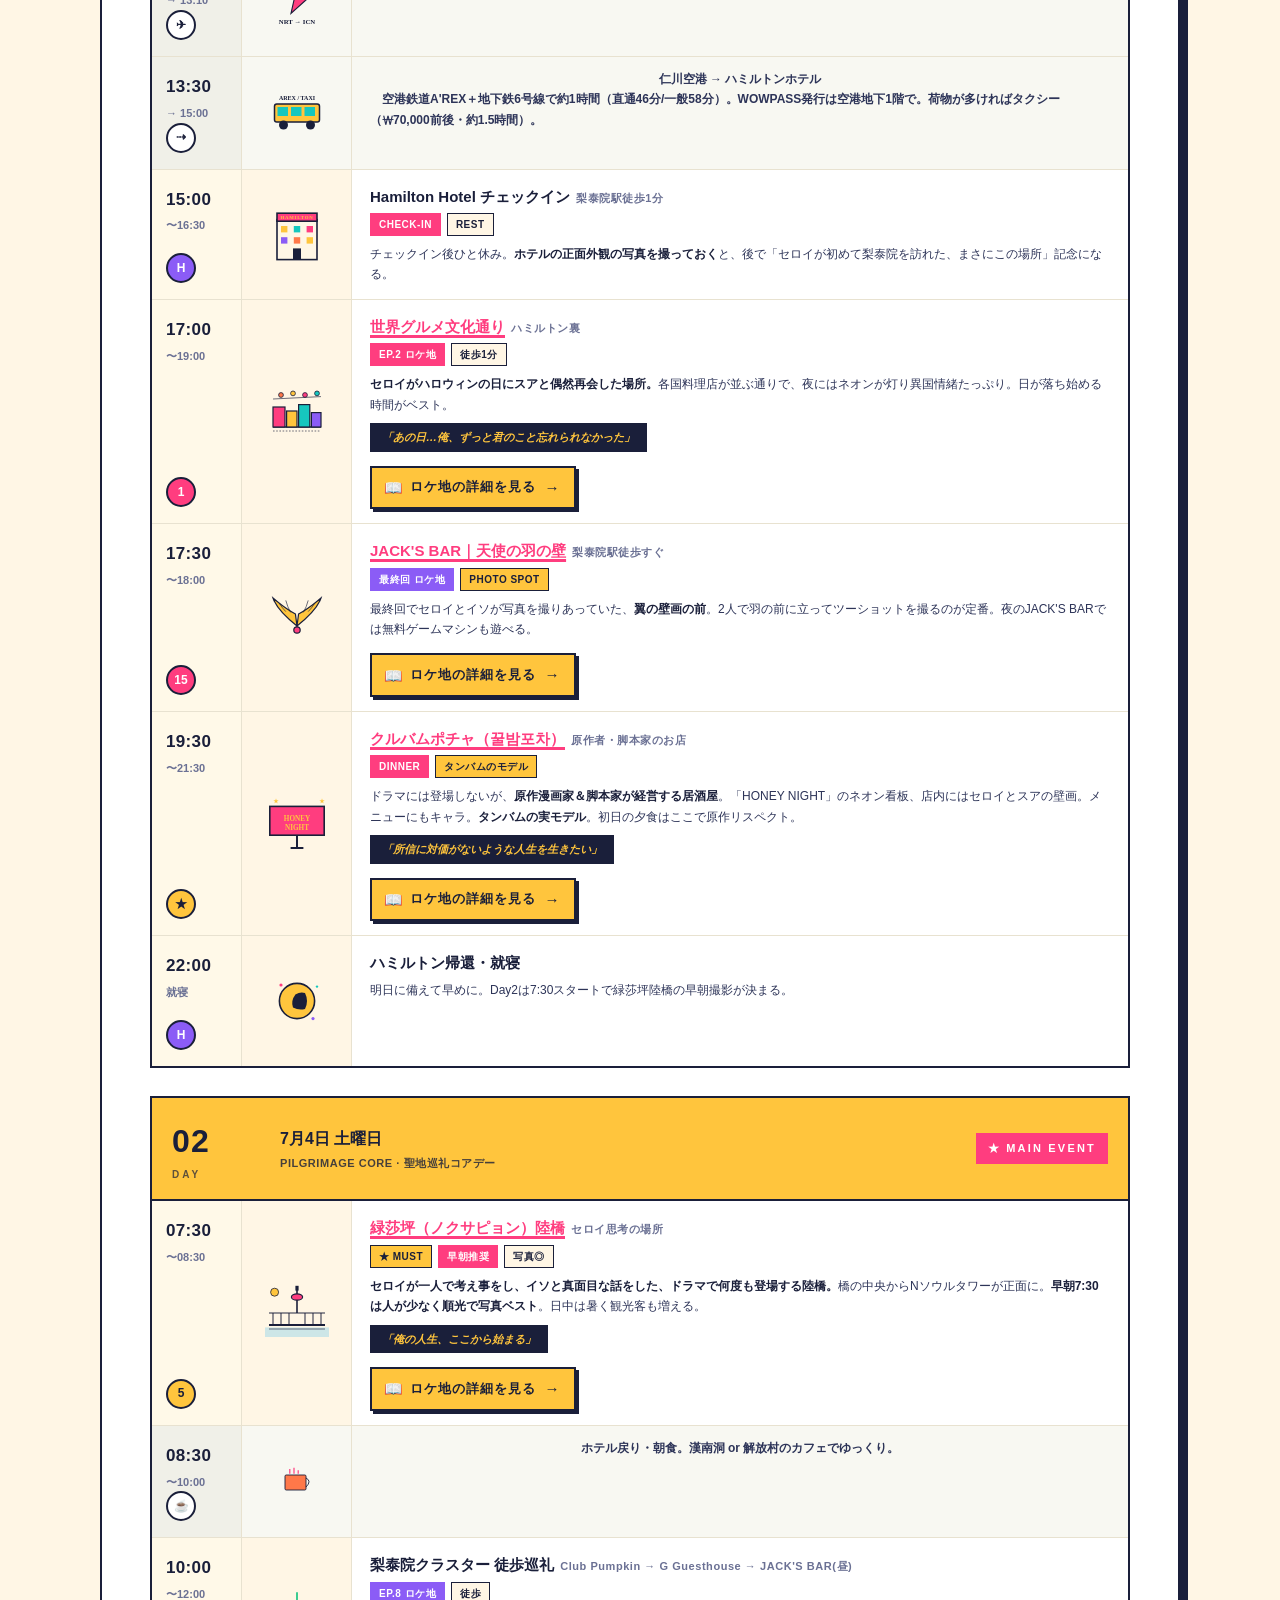
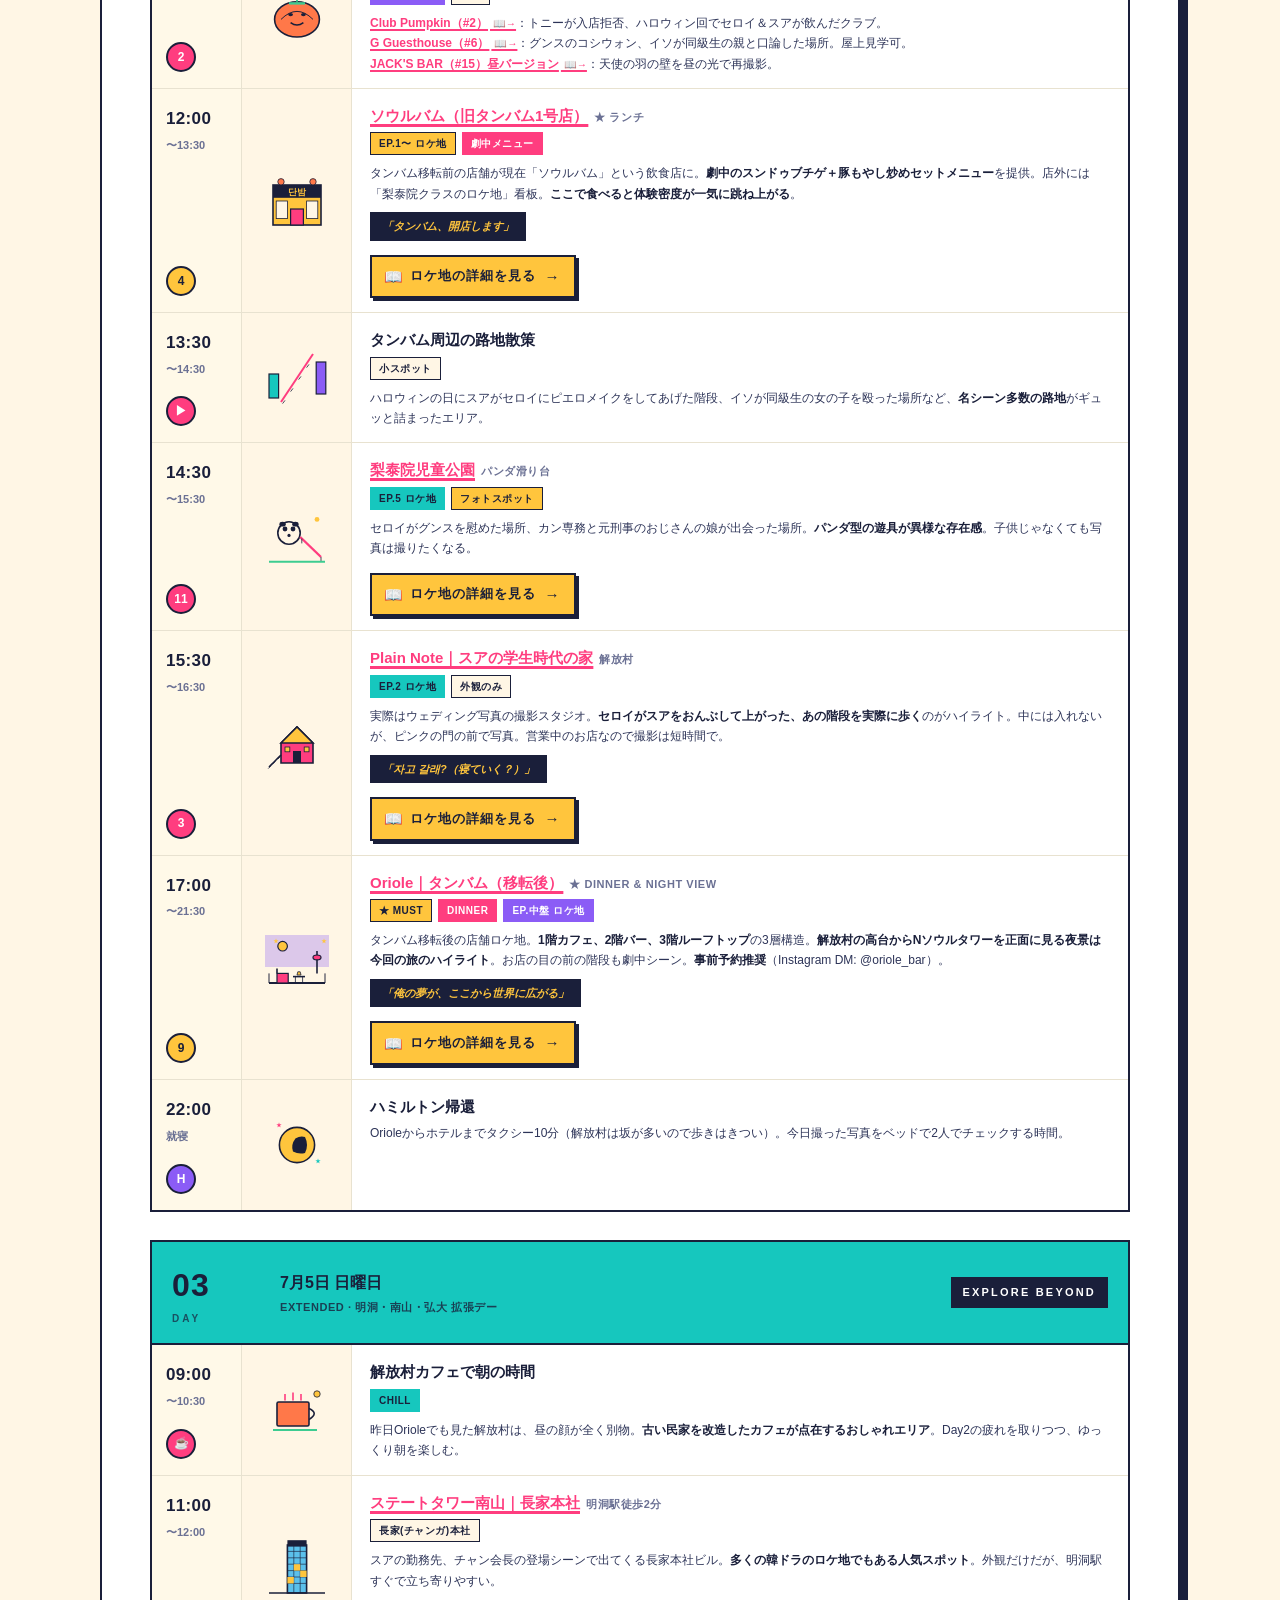
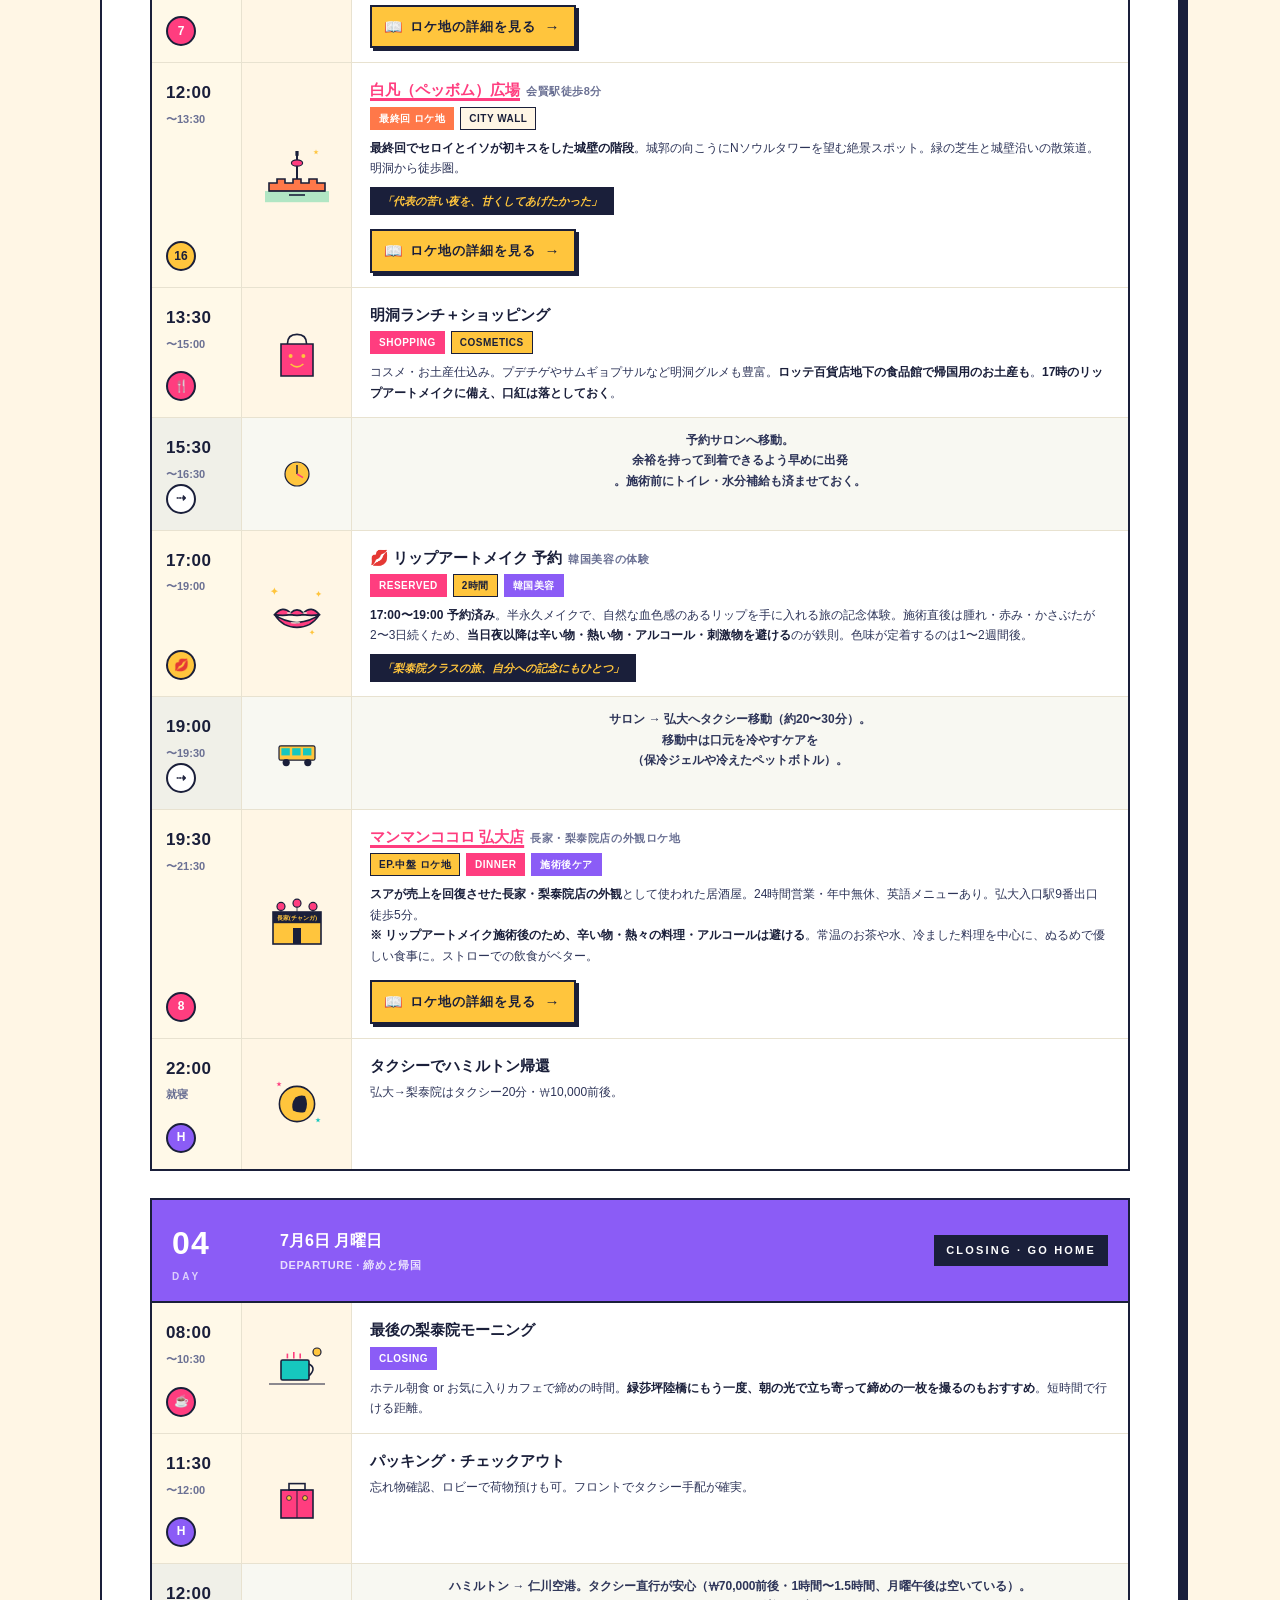
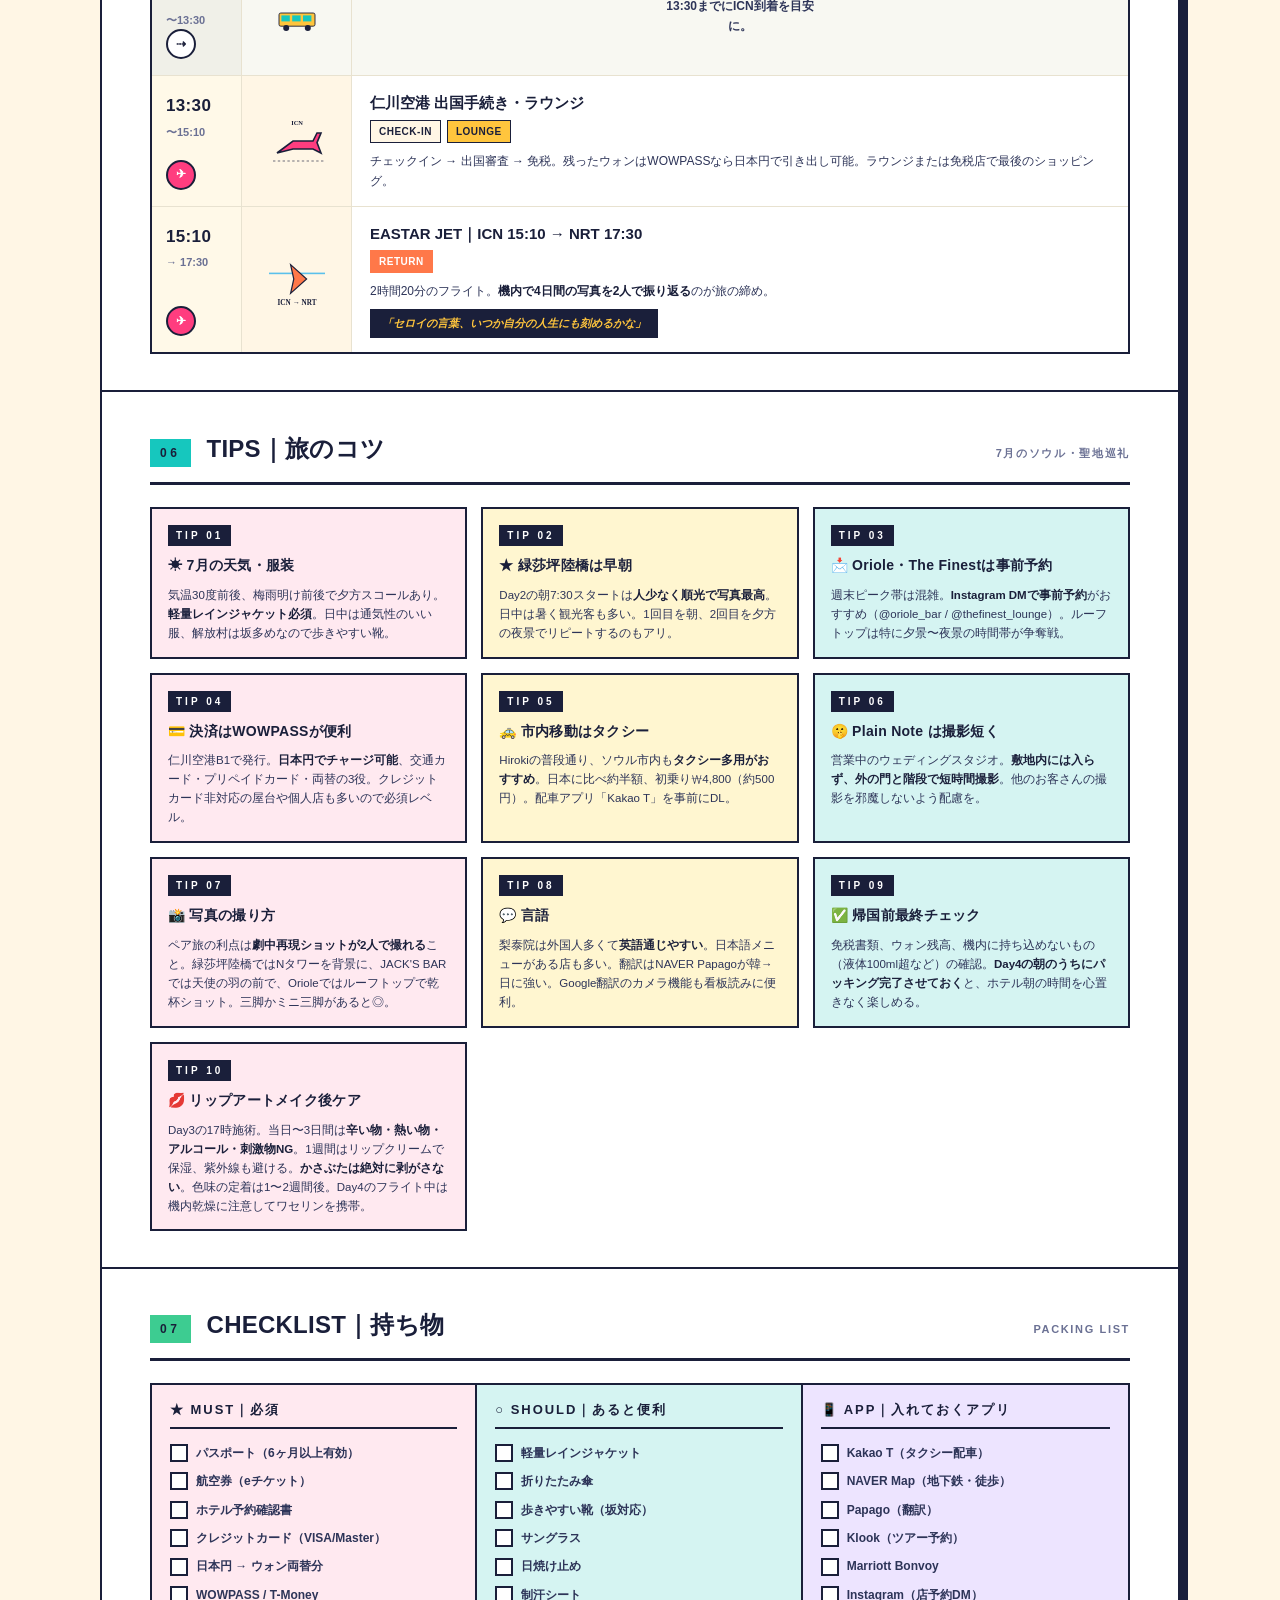
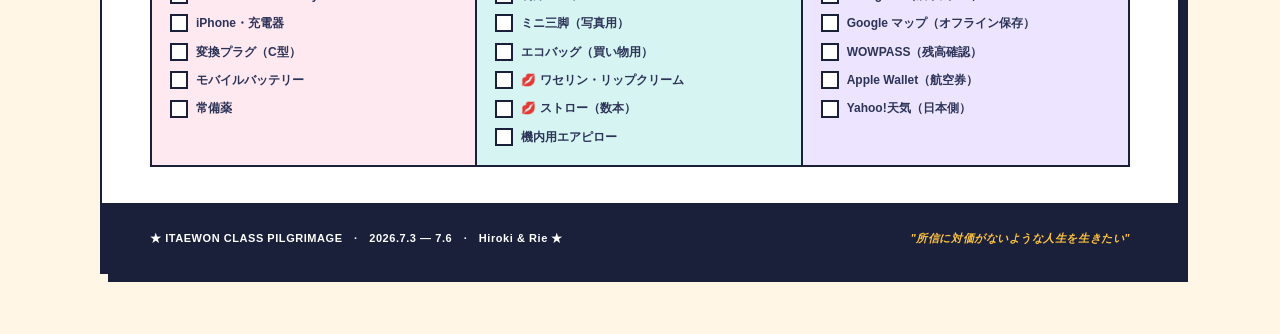
==== commit 8f5bf690: "Move spot CTA button to end of stop block (more natural placement) Previous: button between tags and" ====
--- a/index.html
+++ b/index.html
@@ -507,7 +507,13 @@
   }
   .stop-body {
     padding: 14px 18px 14px;
-  }
+    display: flex;
+    flex-direction: column;
+    align-items: flex-start;
+  }
+  .stop-body > .stop-name,
+  .stop-body > .stop-tags,
+  .stop-body > .stop-desc { align-self: stretch; }
   .stop-name {
     font-size: 15px;
     font-weight: 900;
@@ -537,10 +543,12 @@
   }
   /* Spot detail CTA button - prominent, distinct from tags */
   a.spot-cta-btn {
+    order: 99;
+    align-self: flex-start;
     display: inline-flex;
     align-items: center;
     gap: 6px;
-    margin-top: 10px;
+    margin-top: 14px;
     background: var(--yellow);
     color: var(--navy);
     border: 2px solid var(--navy);
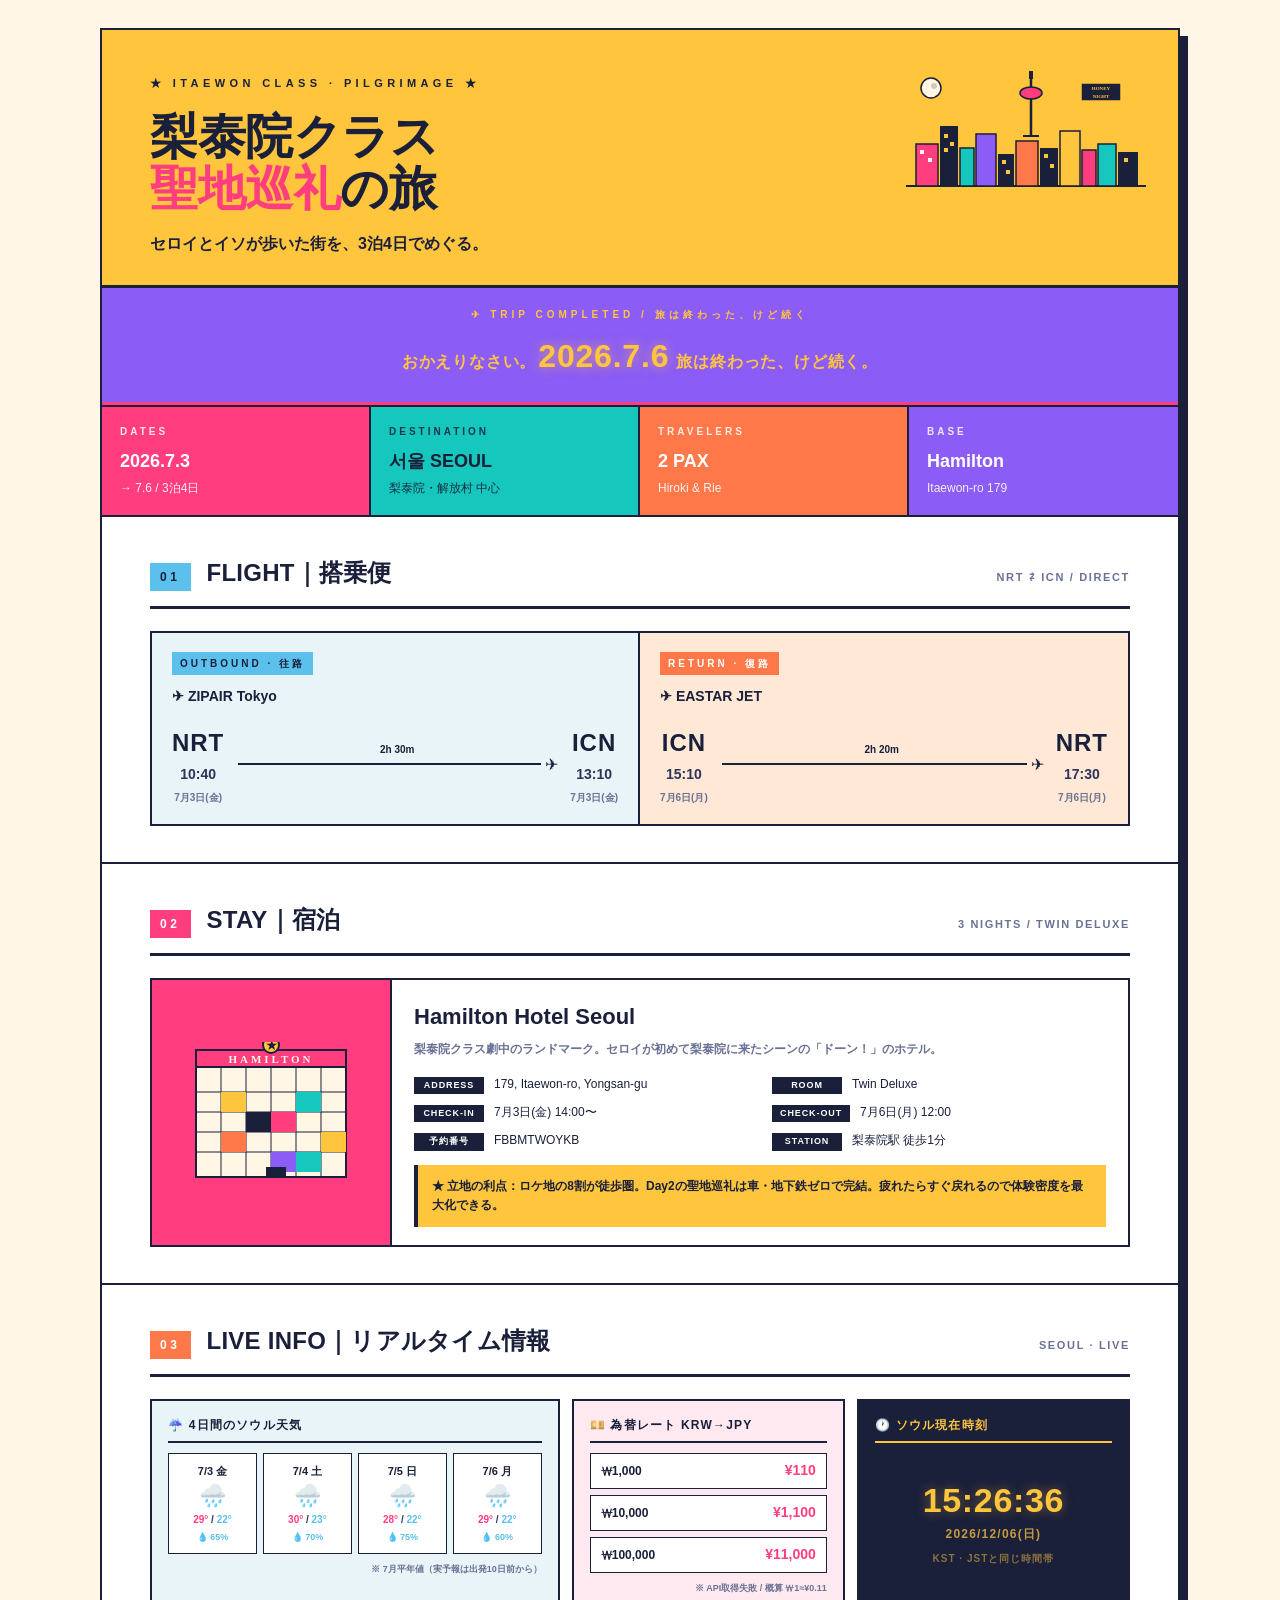
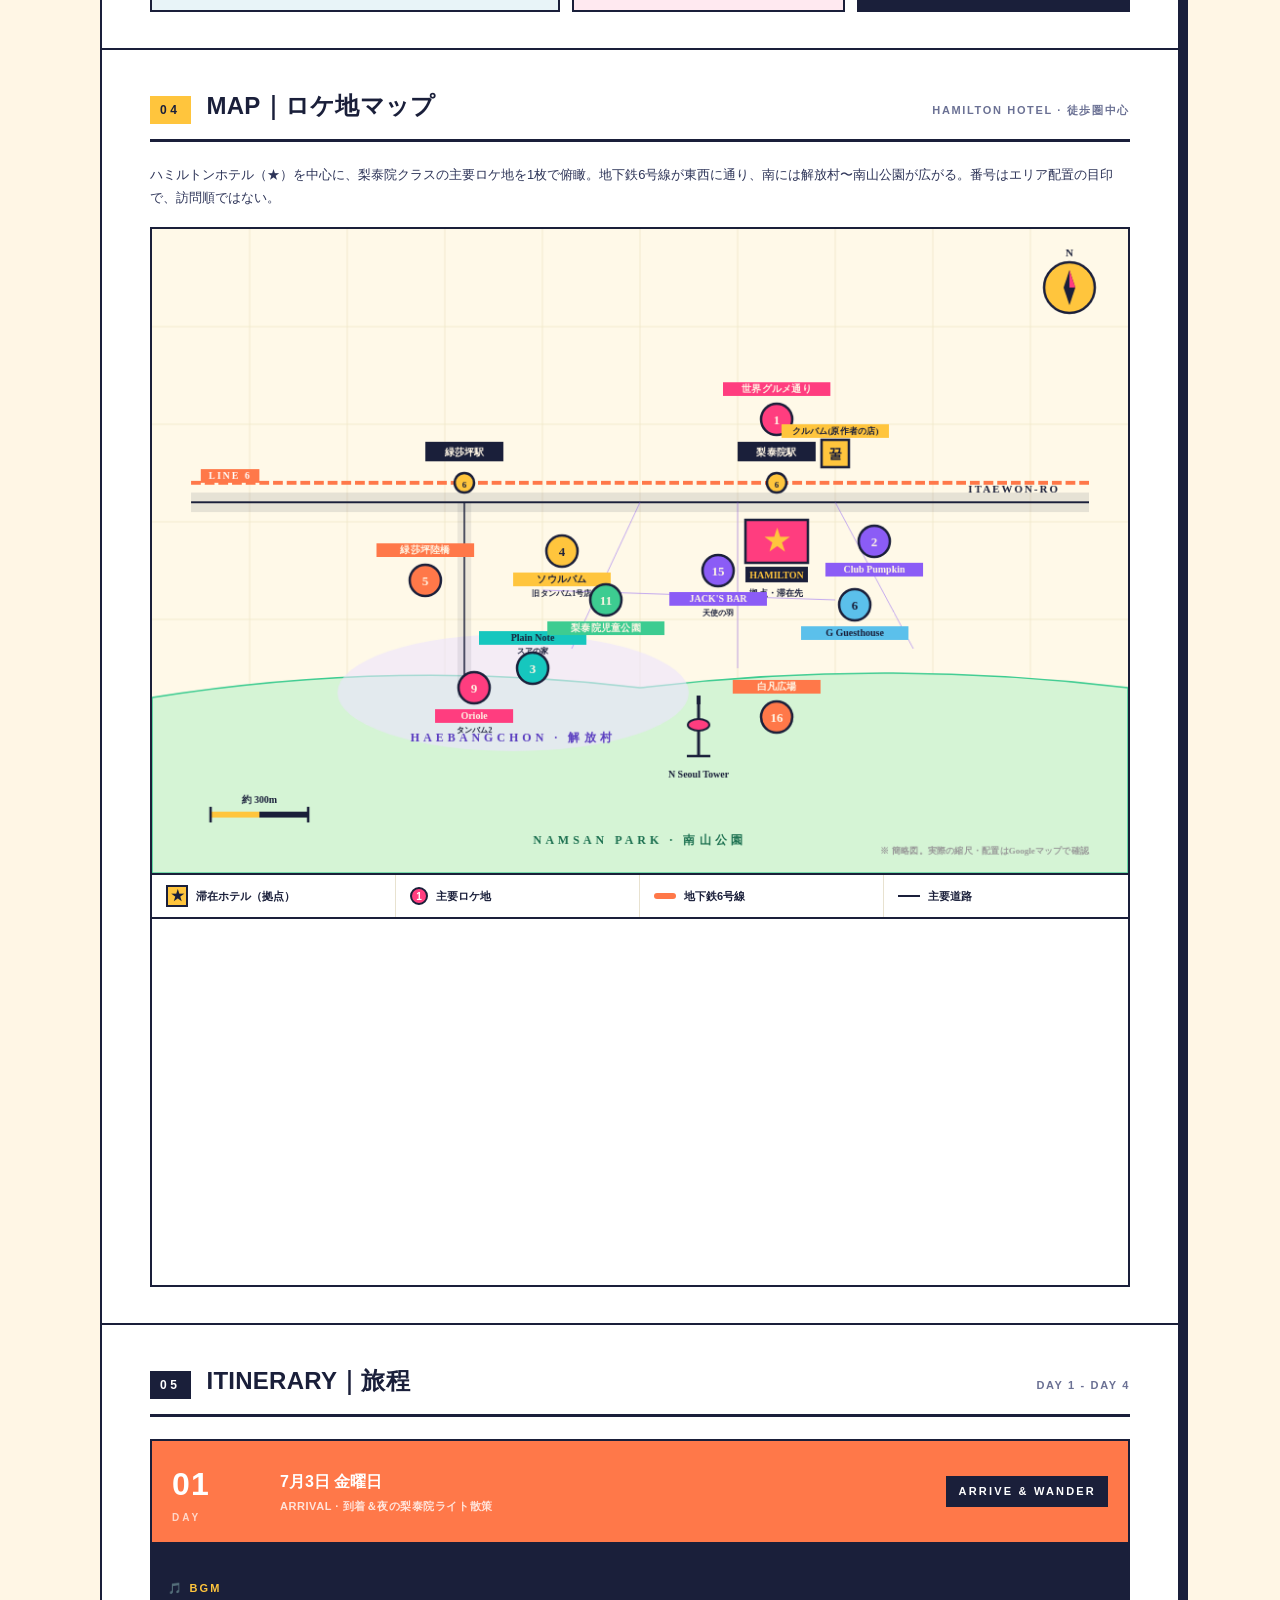
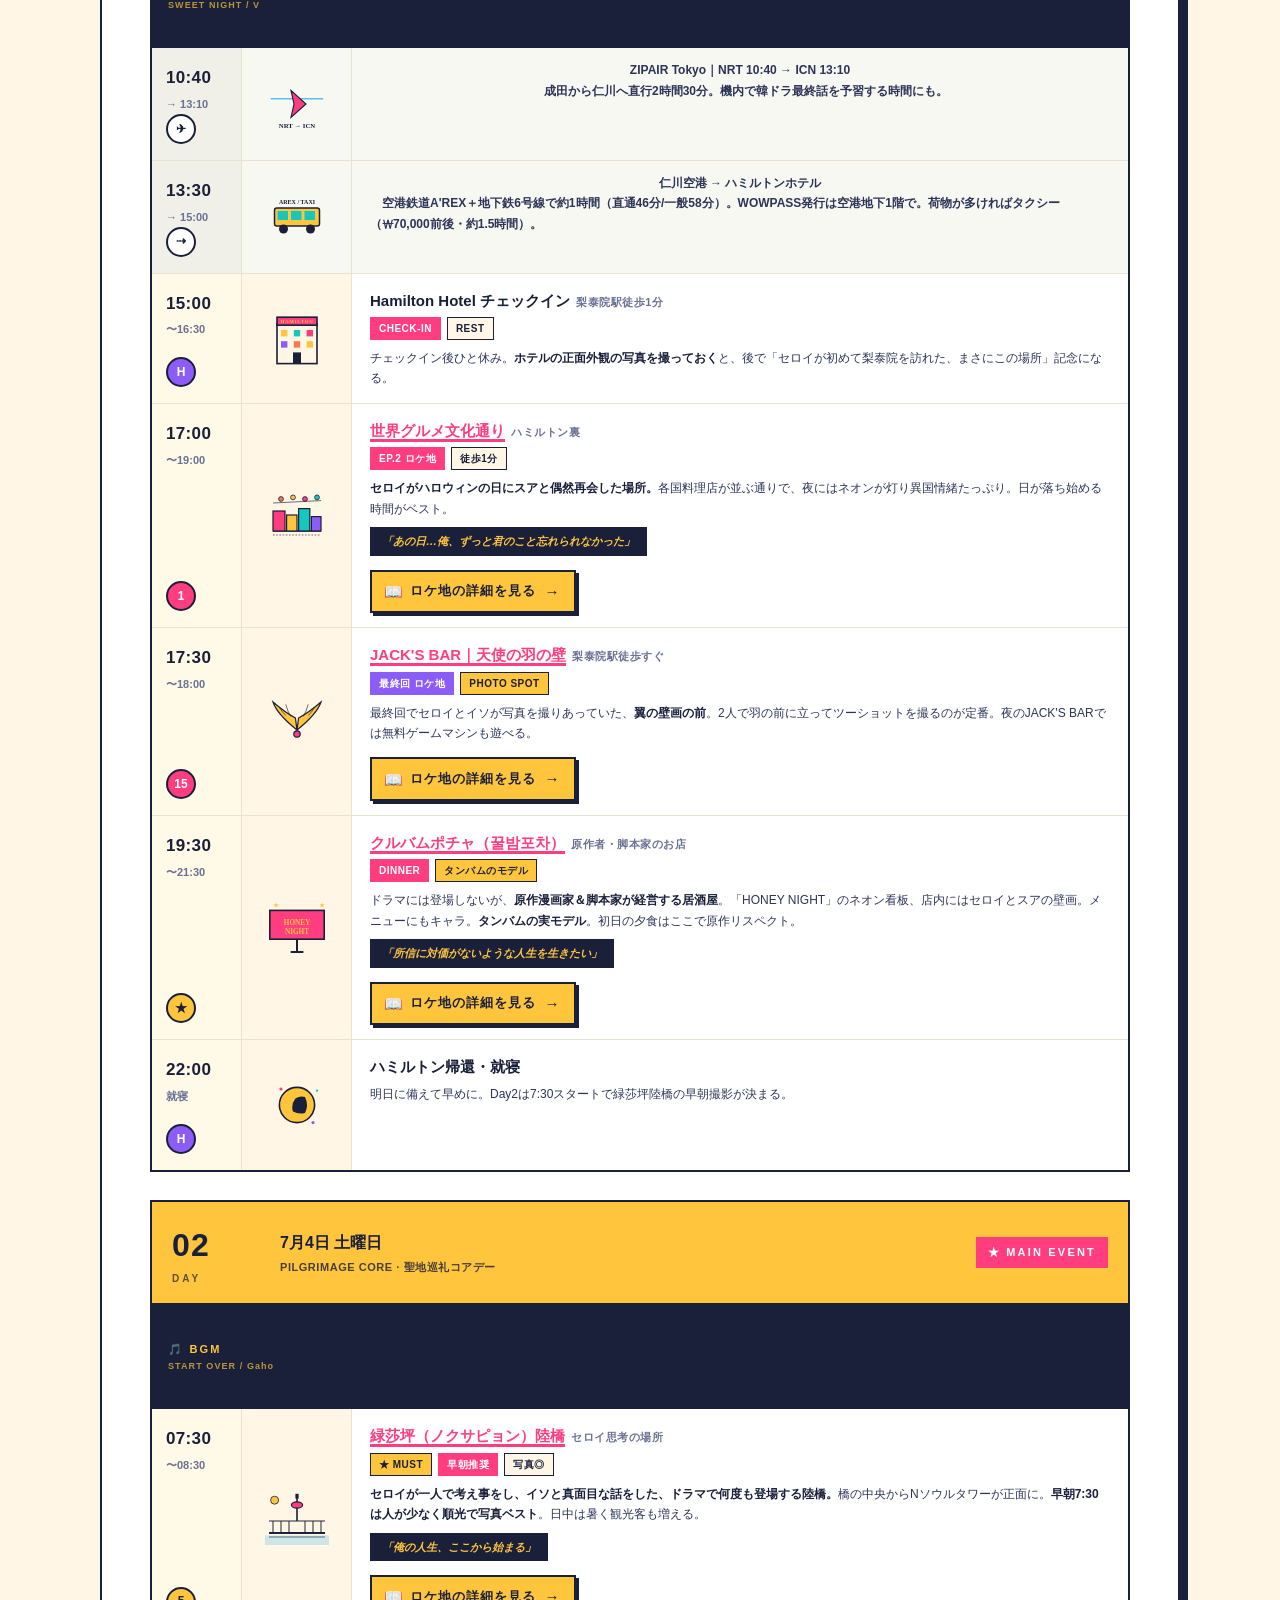
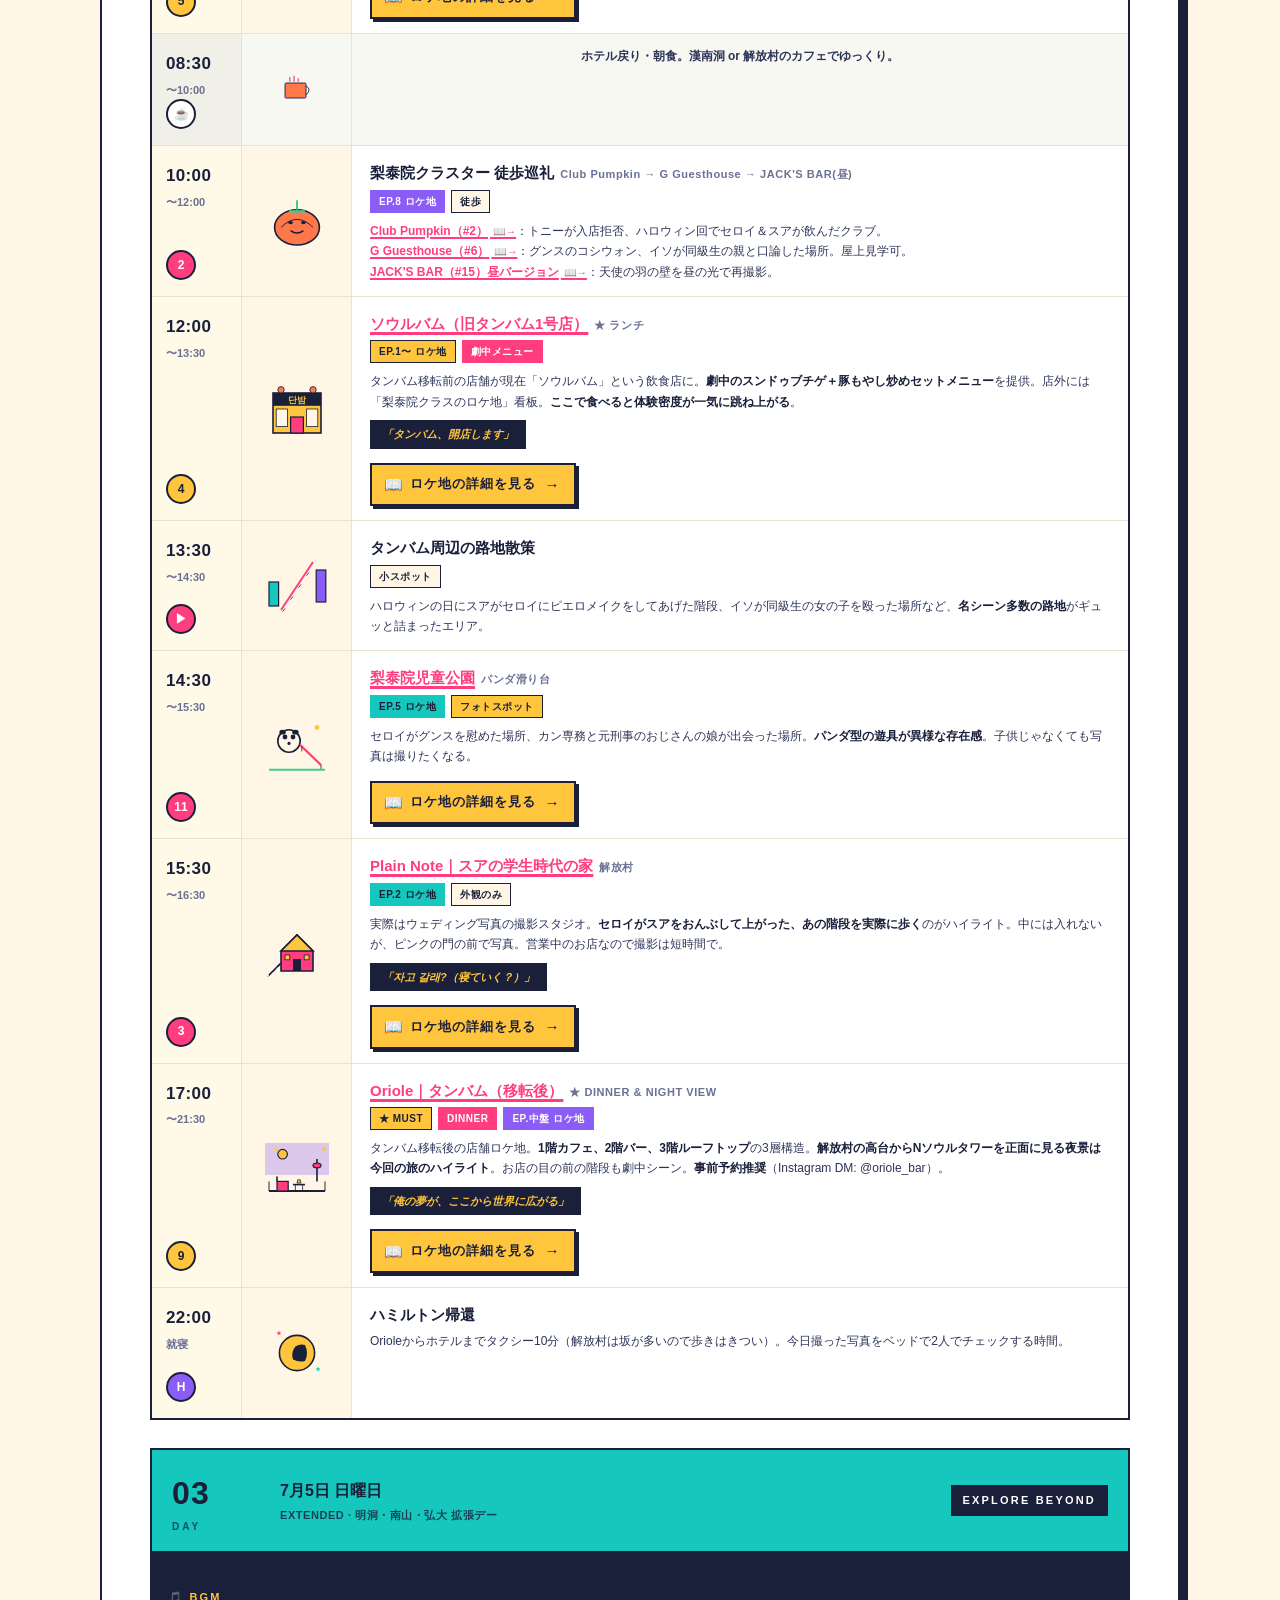
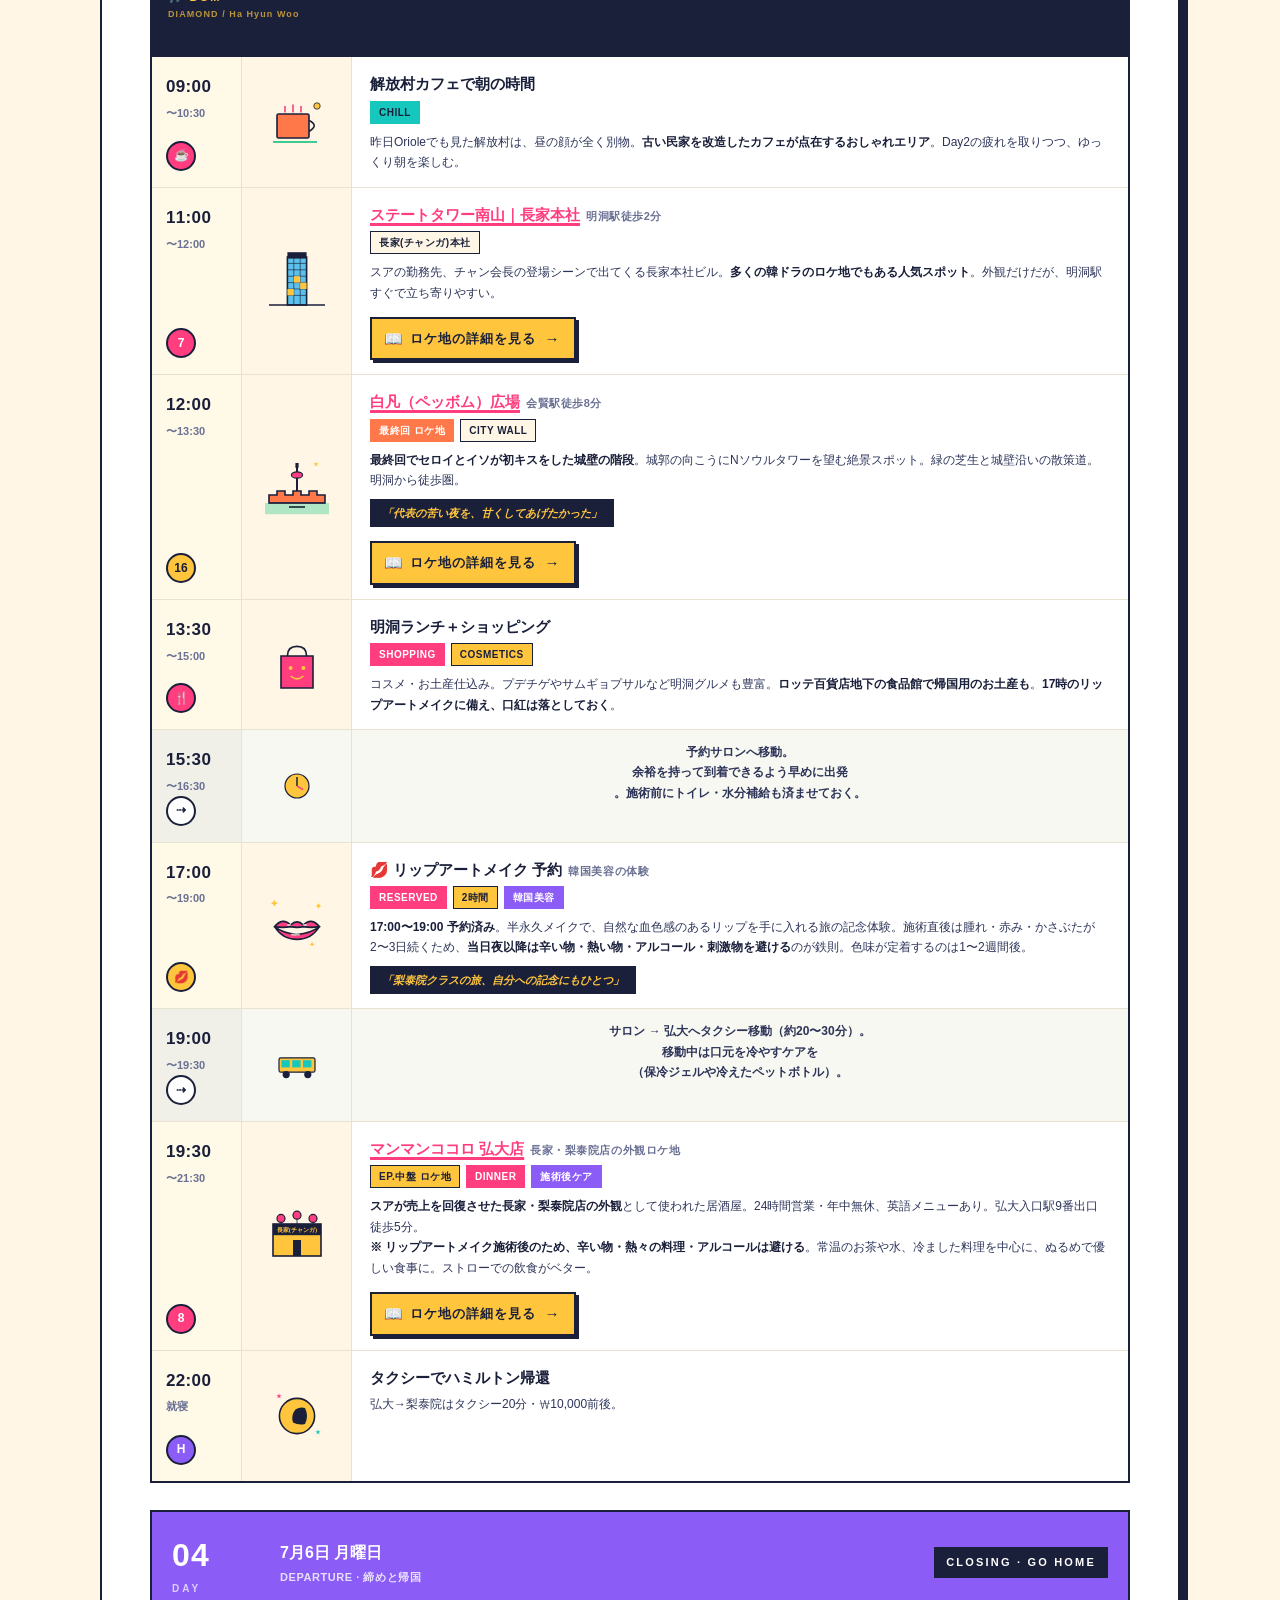
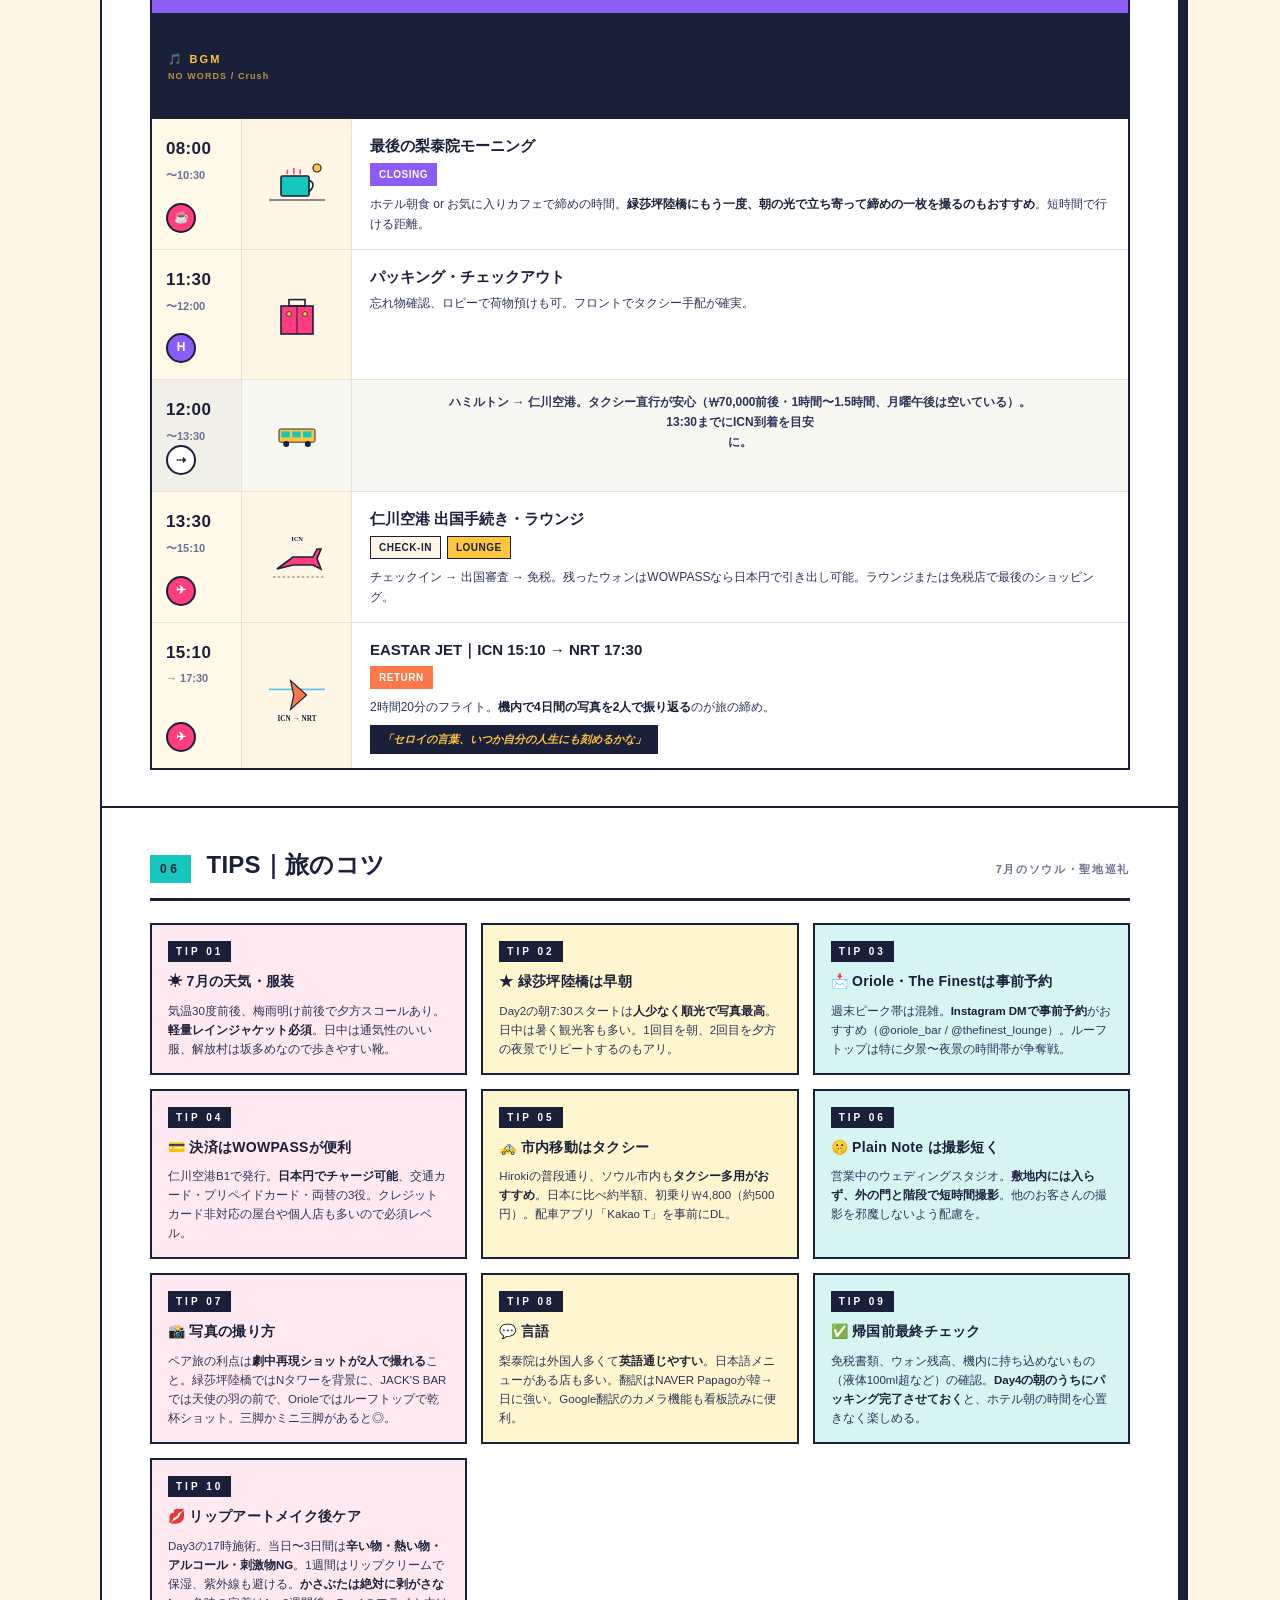
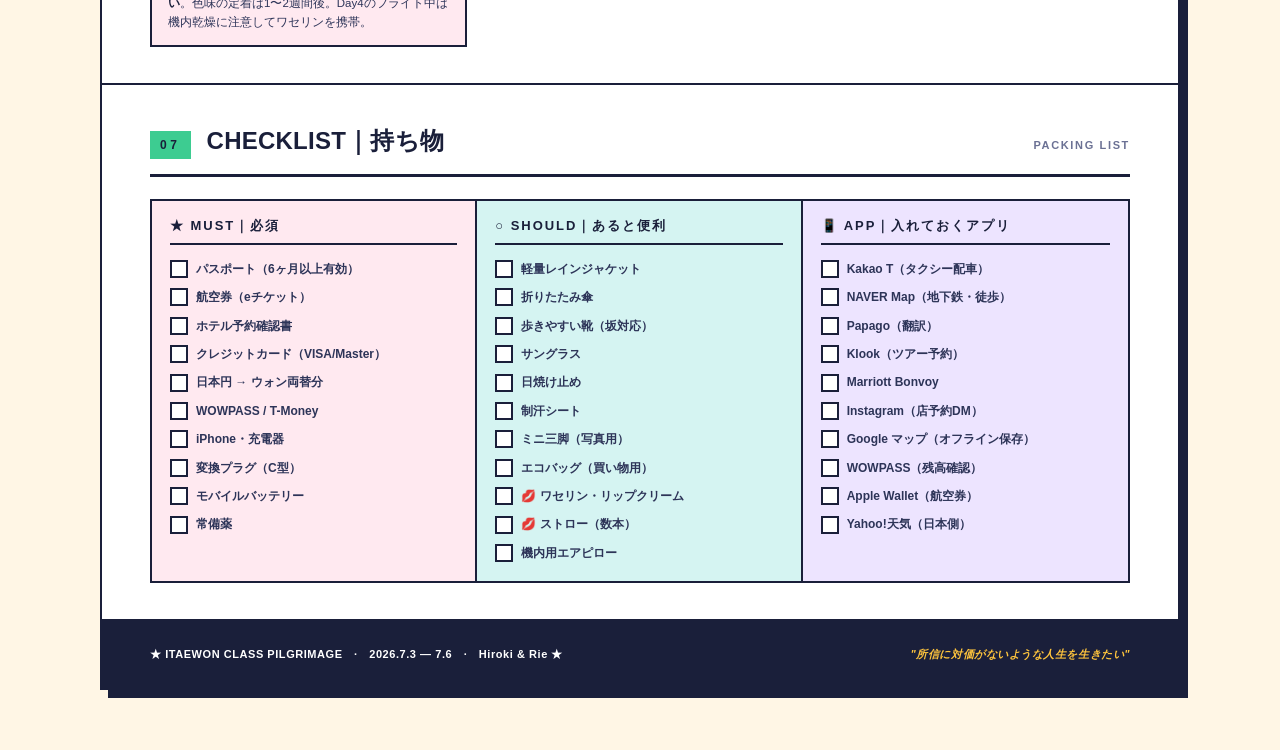
==== commit 0ffbe02b: "Add Spotify OST mini player to each day header Each Day 1-4 gets a compact (80px) Spotify track embe" ====
--- a/index.html
+++ b/index.html
@@ -1011,12 +1011,51 @@
     .section, .day { opacity: 1 !important; transform: none !important; }
   }
 
+  /* ===== Day OST (Spotify embed) ===== */
+  .day-ost {
+    background: var(--navy);
+    border-left: 2px solid var(--navy);
+    border-right: 2px solid var(--navy);
+    padding: 12px 16px;
+    display: flex;
+    align-items: center;
+    gap: 16px;
+  }
+  .day-ost-label {
+    flex-shrink: 0;
+    color: var(--yellow);
+    font-size: 11px;
+    font-weight: 900;
+    letter-spacing: 0.2em;
+    line-height: 1.4;
+    min-width: 78px;
+  }
+  .day-ost-label small {
+    display: block;
+    font-size: 9px;
+    letter-spacing: 0.12em;
+    opacity: 0.7;
+    margin-top: 3px;
+    font-weight: 700;
+  }
+  .day-ost-frame {
+    flex: 1;
+    border: 0;
+    border-radius: 8px;
+    min-width: 0;
+    height: 80px;
+  }
+  @media (max-width: 600px) {
+    .day-ost { flex-direction: column; align-items: stretch; gap: 8px; padding: 10px 12px; }
+    .day-ost-label { min-width: 0; text-align: center; }
+  }
+
   /* Print */
   @media print {
     body { background: white; padding: 0; }
     .page { border: none; box-shadow: none; }
     .section { page-break-inside: avoid; opacity: 1 !important; transform: none !important; }
-    .countdown-banner, .section.s-live { display: none; }
+    .countdown-banner, .section.s-live, .day-ost { display: none; }
   }
 </style>
 </head>
@@ -1483,6 +1522,10 @@
         <div class="date">7月3日 金曜日<small>ARRIVAL · 到着＆夜の梨泰院ライト散策</small></div>
         <div class="theme">ARRIVE &amp; WANDER</div>
       </div>
+      <div class="day-ost">
+        <div class="day-ost-label">🎵 BGM<small>SWEET NIGHT / V</small></div>
+        <iframe class="day-ost-frame" src="https://open.spotify.com/embed/track/3ljnXq6R4tlsoLcR094nUI?utm_source=generator&theme=0" loading="lazy" allow="autoplay; clipboard-write; encrypted-media; fullscreen; picture-in-picture" allowfullscreen></iframe>
+      </div>
       <div class="timeline">
 
         <div class="stop travel">
@@ -1672,6 +1715,10 @@
         <div class="num">02<small>DAY</small></div>
         <div class="date">7月4日 土曜日<small>PILGRIMAGE CORE · 聖地巡礼コアデー</small></div>
         <div class="theme">★ MAIN EVENT</div>
+      </div>
+      <div class="day-ost">
+        <div class="day-ost-label">🎵 BGM<small>START OVER / Gaho</small></div>
+        <iframe class="day-ost-frame" src="https://open.spotify.com/embed/track/3e4tHEcyzEtngkCw8ZBSMS?utm_source=generator&theme=0" loading="lazy" allow="autoplay; clipboard-write; encrypted-media; fullscreen; picture-in-picture" allowfullscreen></iframe>
       </div>
       <div class="timeline">
 
@@ -1936,6 +1983,10 @@
         <div class="num">03<small>DAY</small></div>
         <div class="date">7月5日 日曜日<small>EXTENDED · 明洞・南山・弘大 拡張デー</small></div>
         <div class="theme">EXPLORE BEYOND</div>
+      </div>
+      <div class="day-ost">
+        <div class="day-ost-label">🎵 BGM<small>DIAMOND / Ha Hyun Woo</small></div>
+        <iframe class="day-ost-frame" src="https://open.spotify.com/embed/track/5Ts430nKhjGr3ZUnPAQCgh?utm_source=generator&theme=0" loading="lazy" allow="autoplay; clipboard-write; encrypted-media; fullscreen; picture-in-picture" allowfullscreen></iframe>
       </div>
       <div class="timeline">
 
@@ -2185,6 +2236,10 @@
         <div class="num">04<small>DAY</small></div>
         <div class="date">7月6日 月曜日<small>DEPARTURE · 締めと帰国</small></div>
         <div class="theme">CLOSING · GO HOME</div>
+      </div>
+      <div class="day-ost">
+        <div class="day-ost-label">🎵 BGM<small>NO WORDS / Crush</small></div>
+        <iframe class="day-ost-frame" src="https://open.spotify.com/embed/track/7swBBMpW5XH6M3NTklhvUX?utm_source=generator&theme=0" loading="lazy" allow="autoplay; clipboard-write; encrypted-media; fullscreen; picture-in-picture" allowfullscreen></iframe>
       </div>
       <div class="timeline">
 
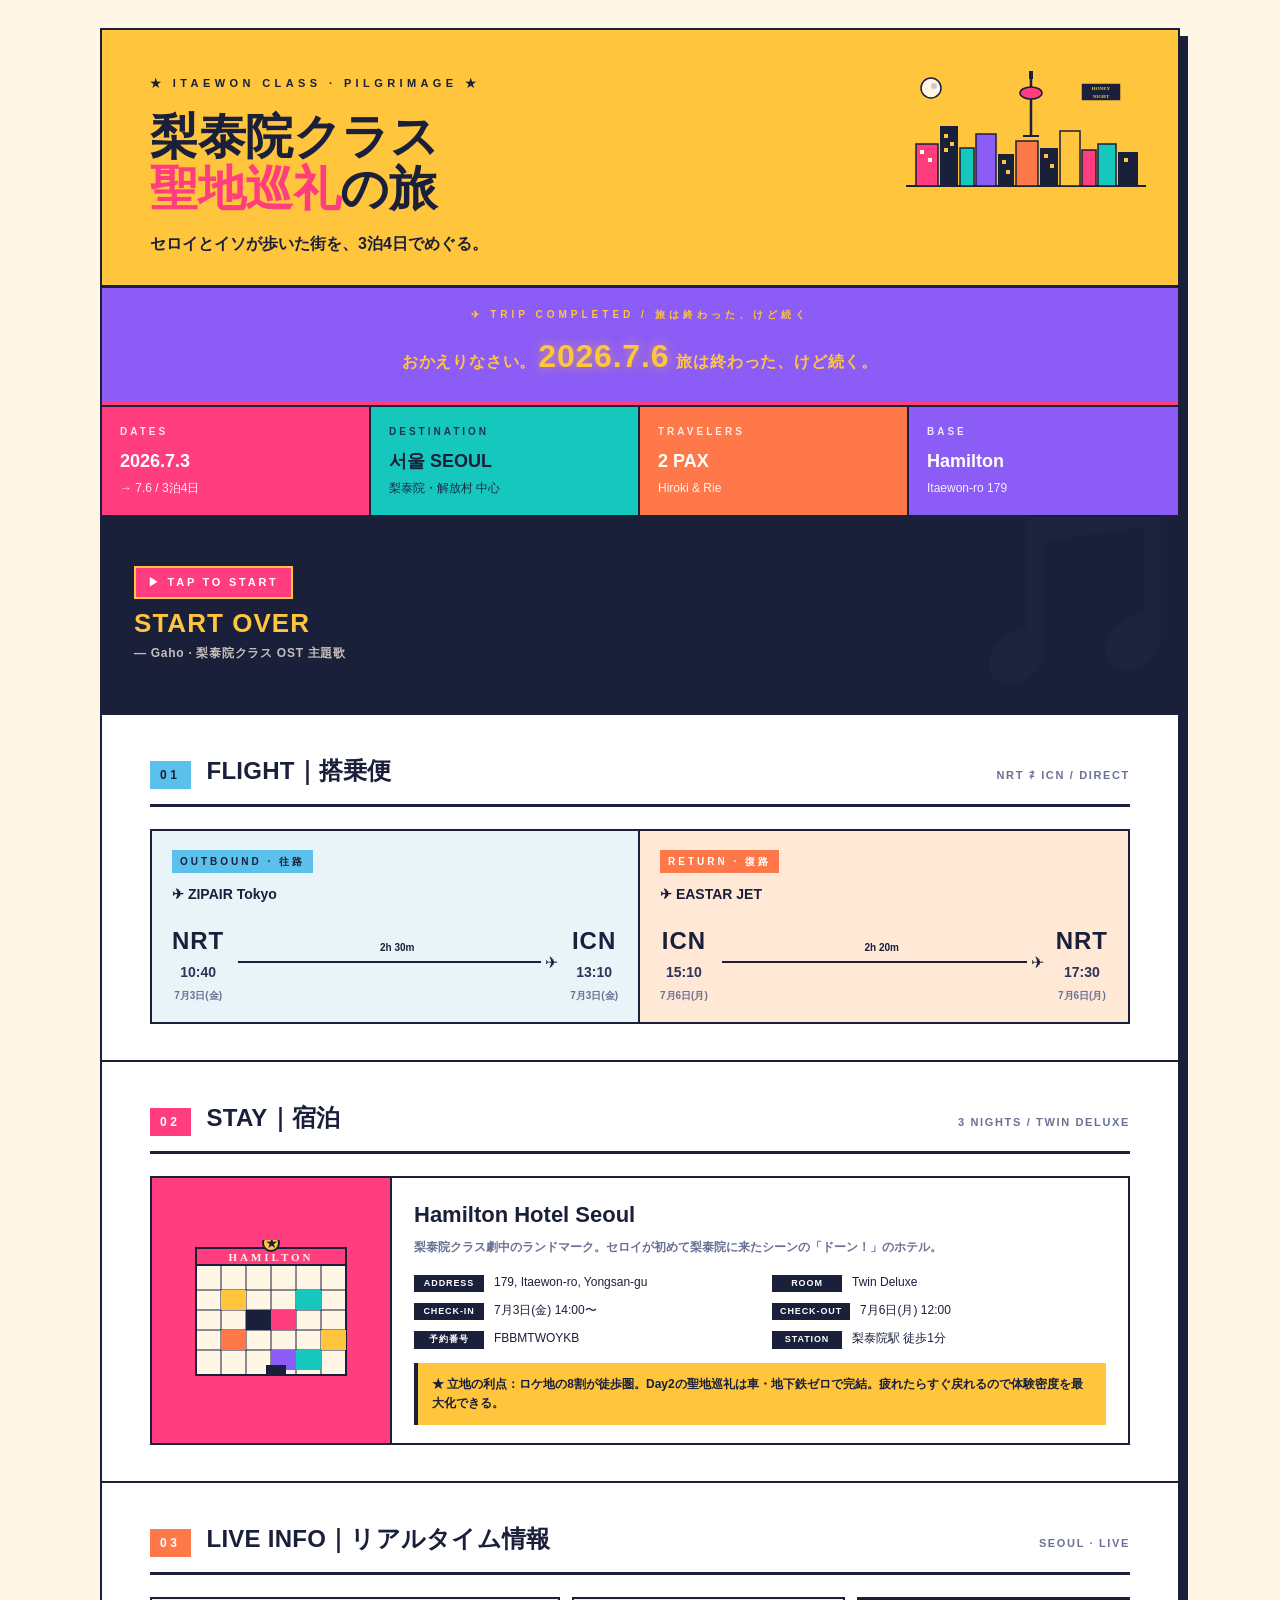
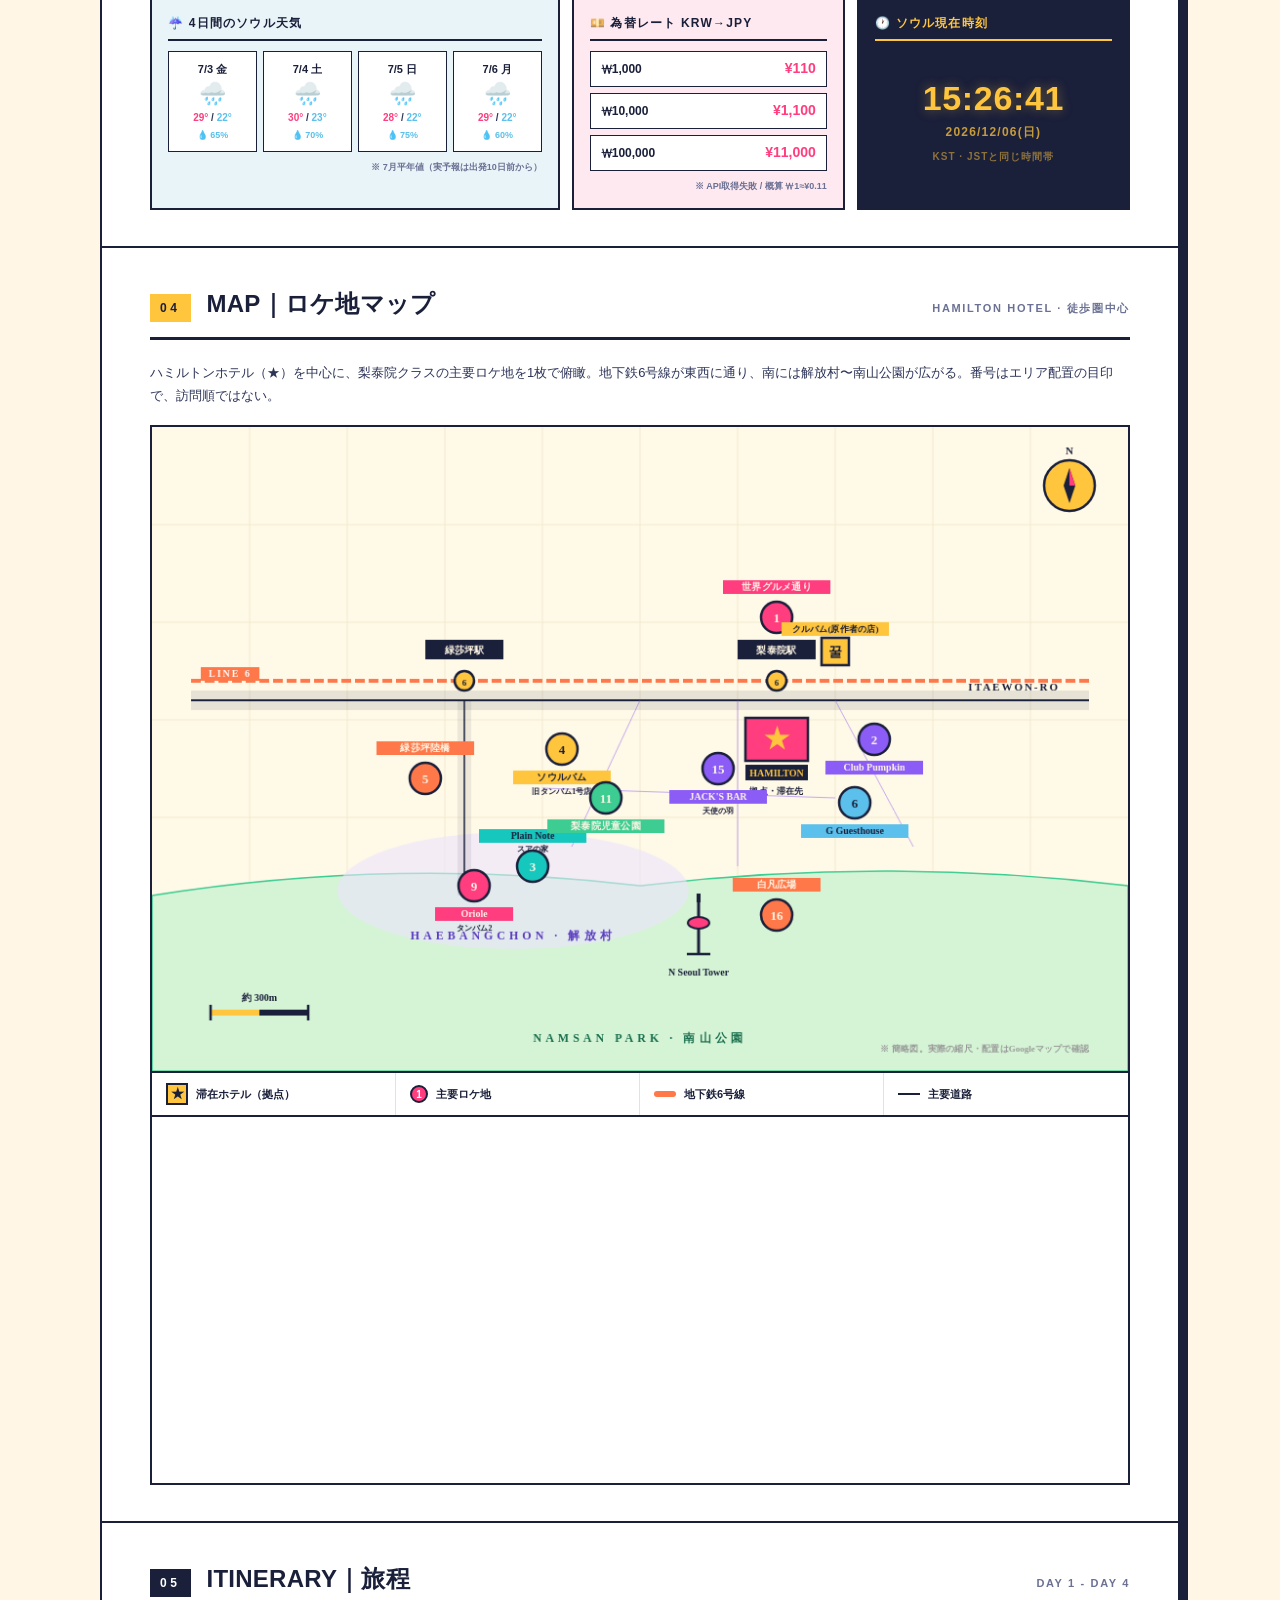
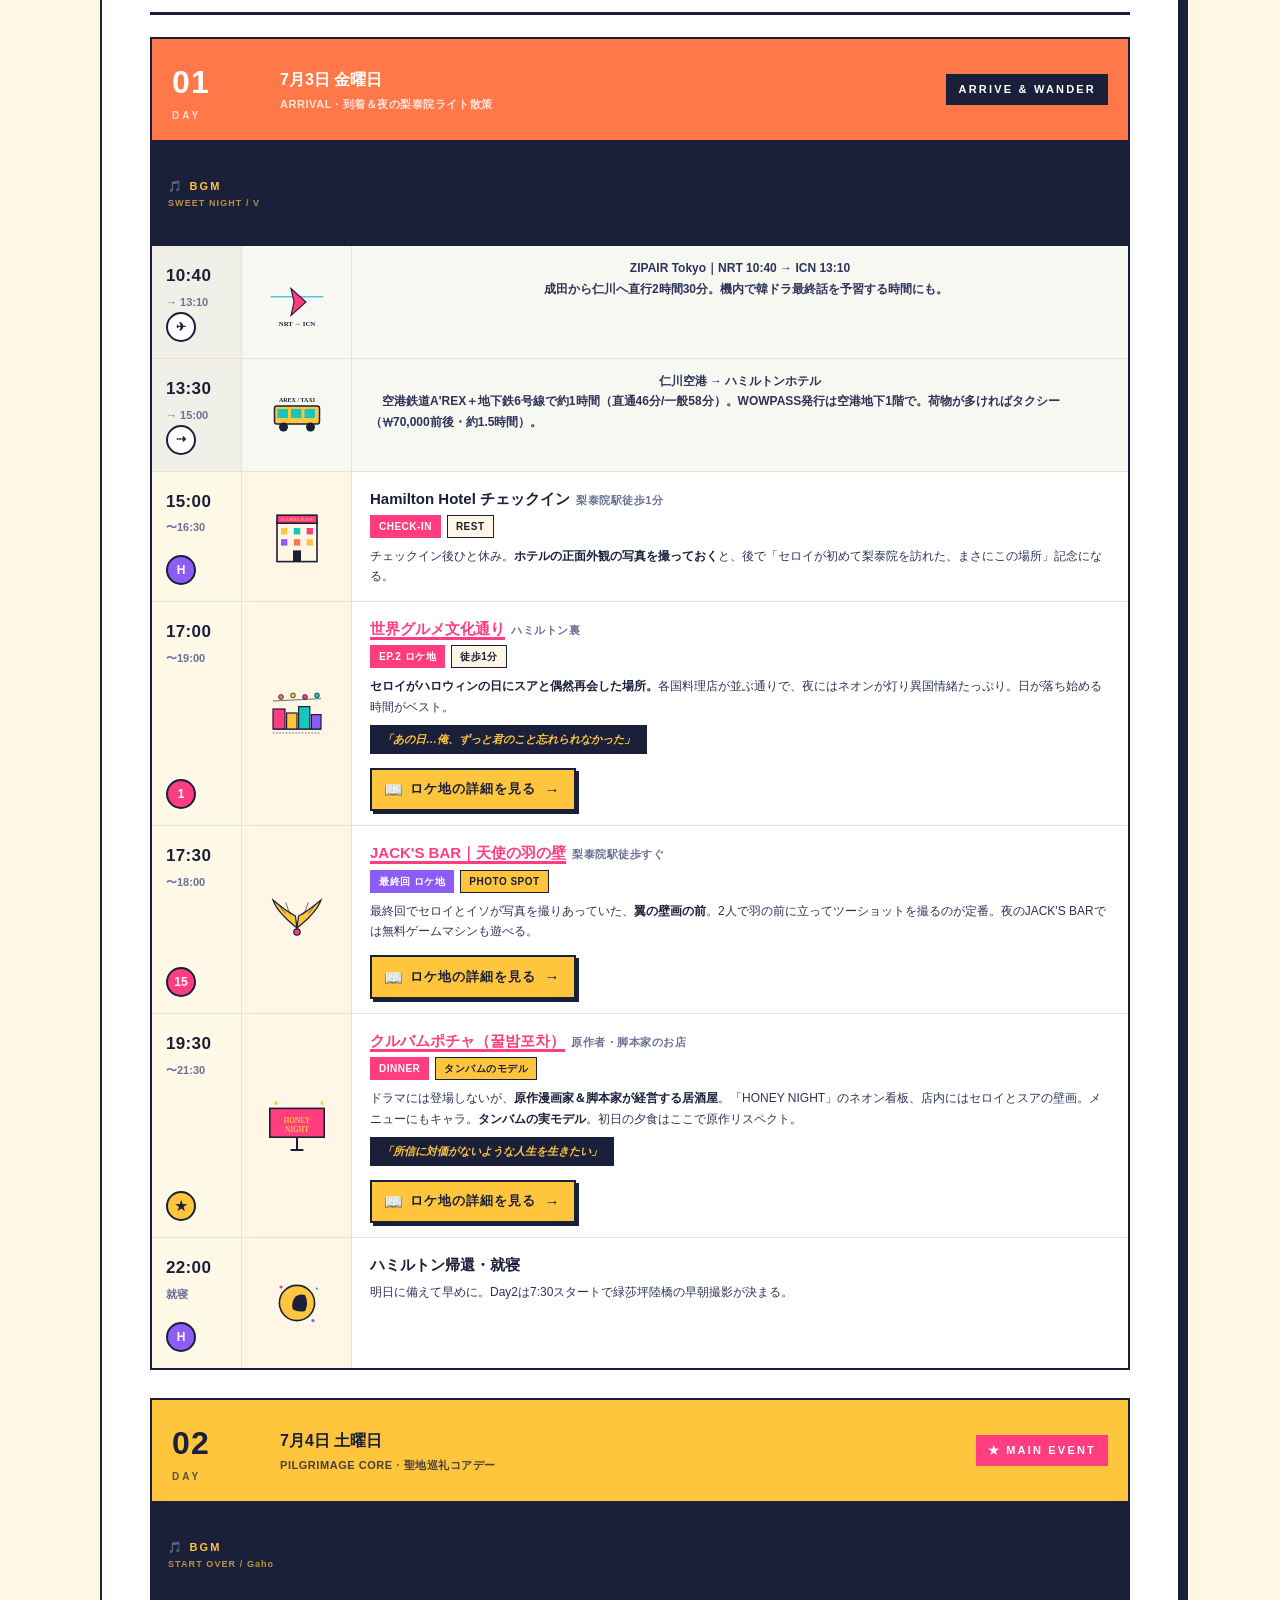
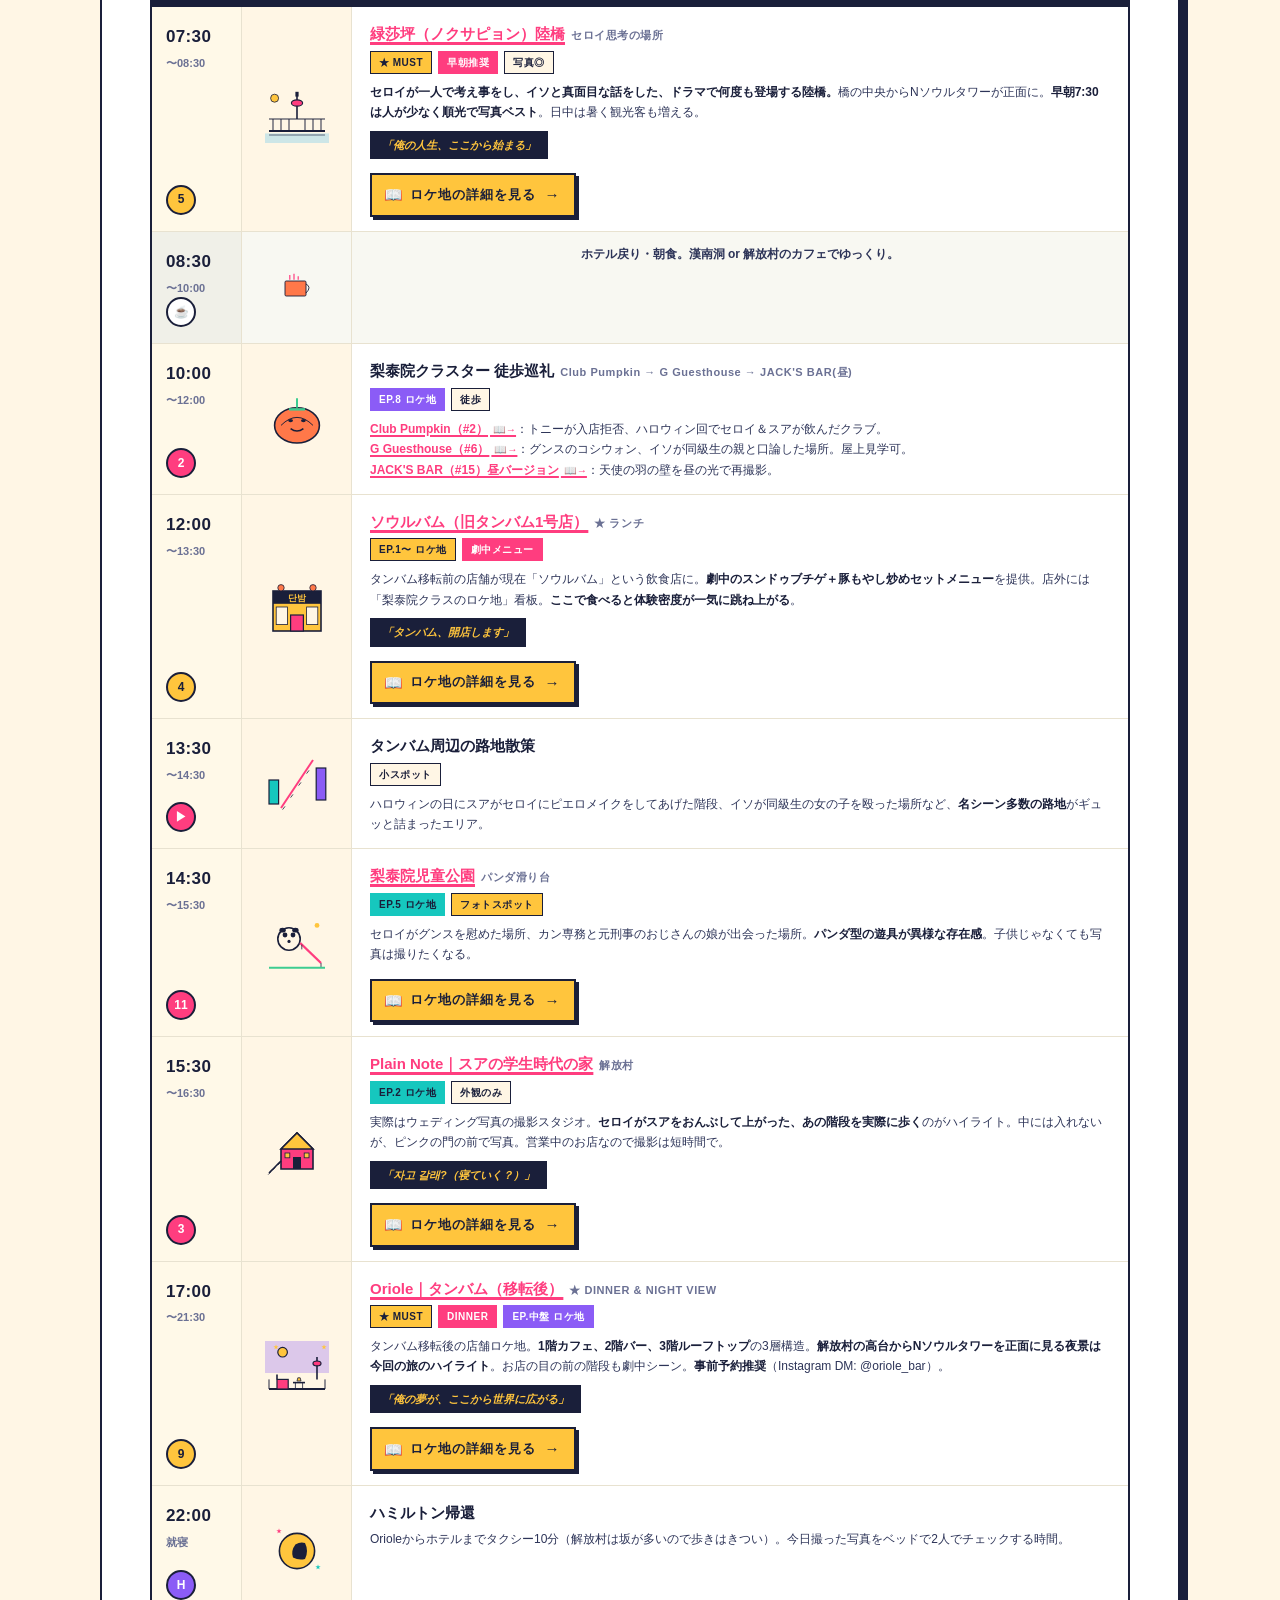
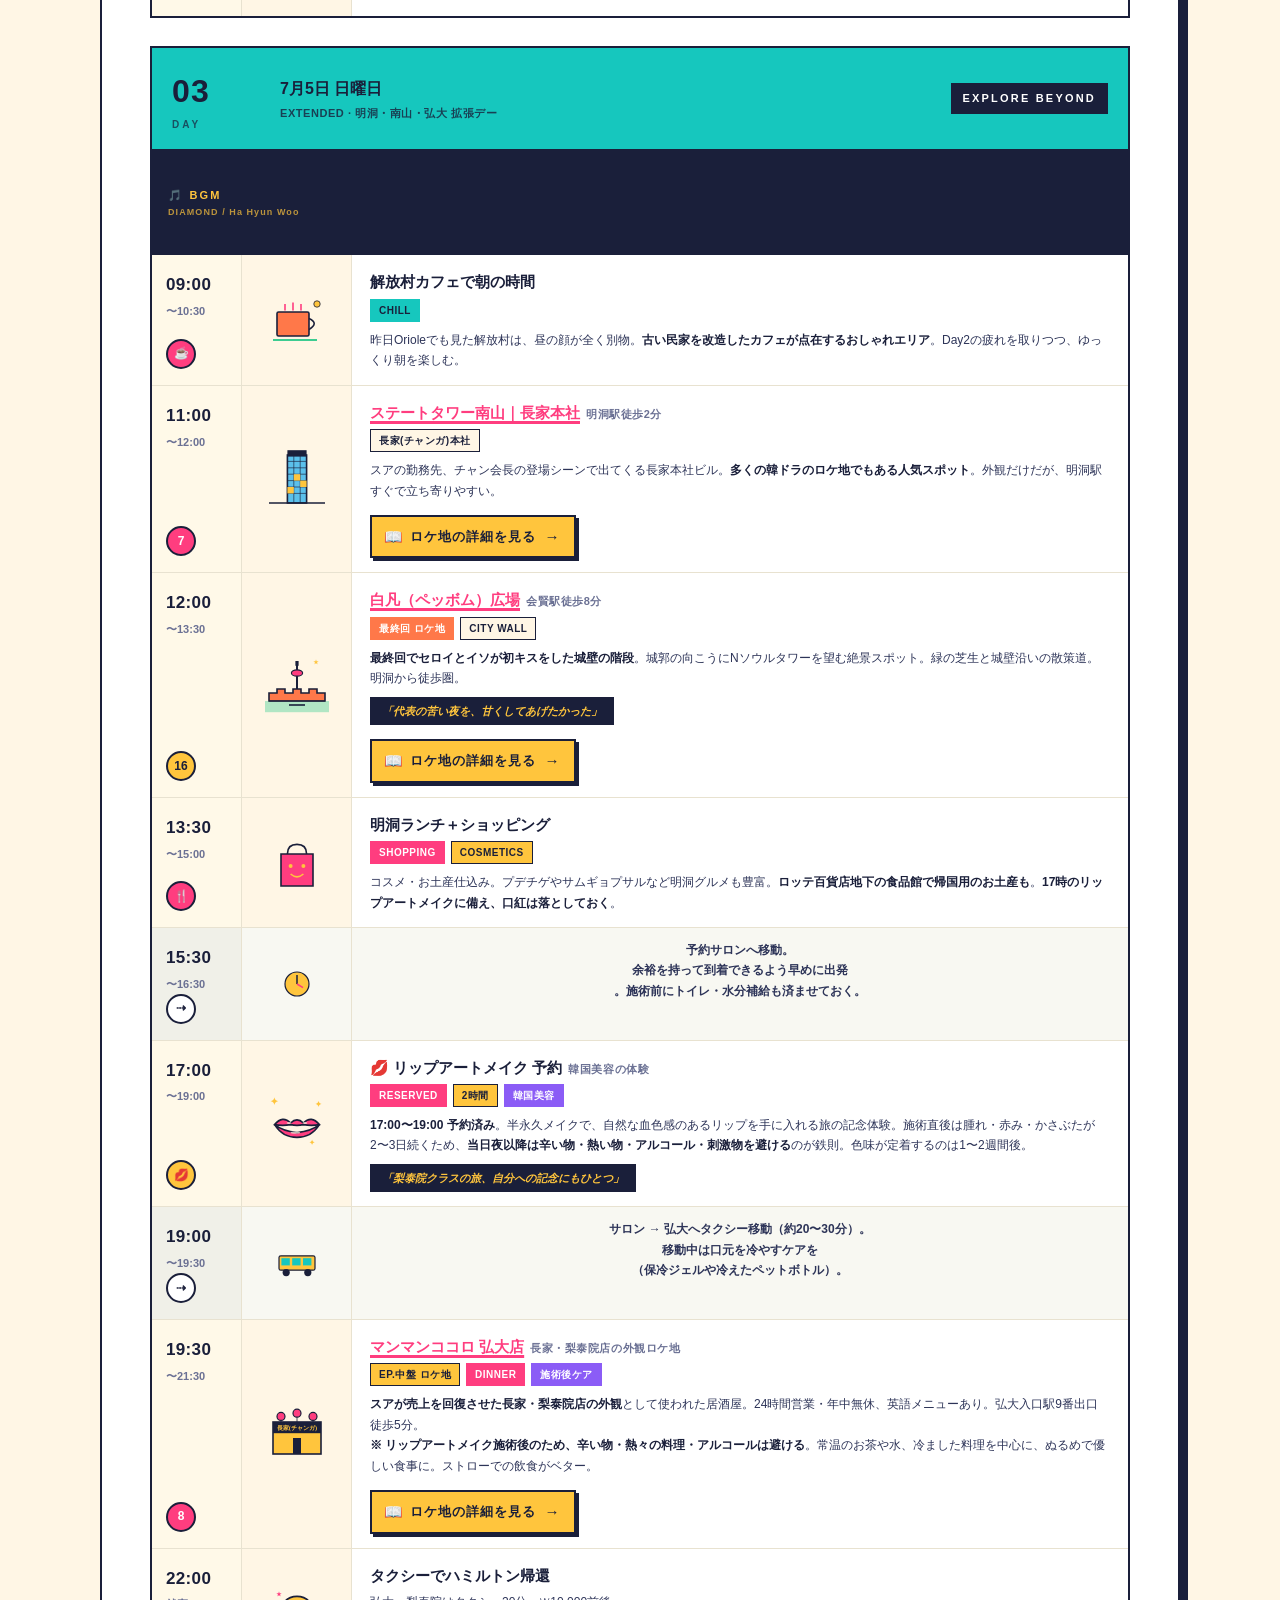
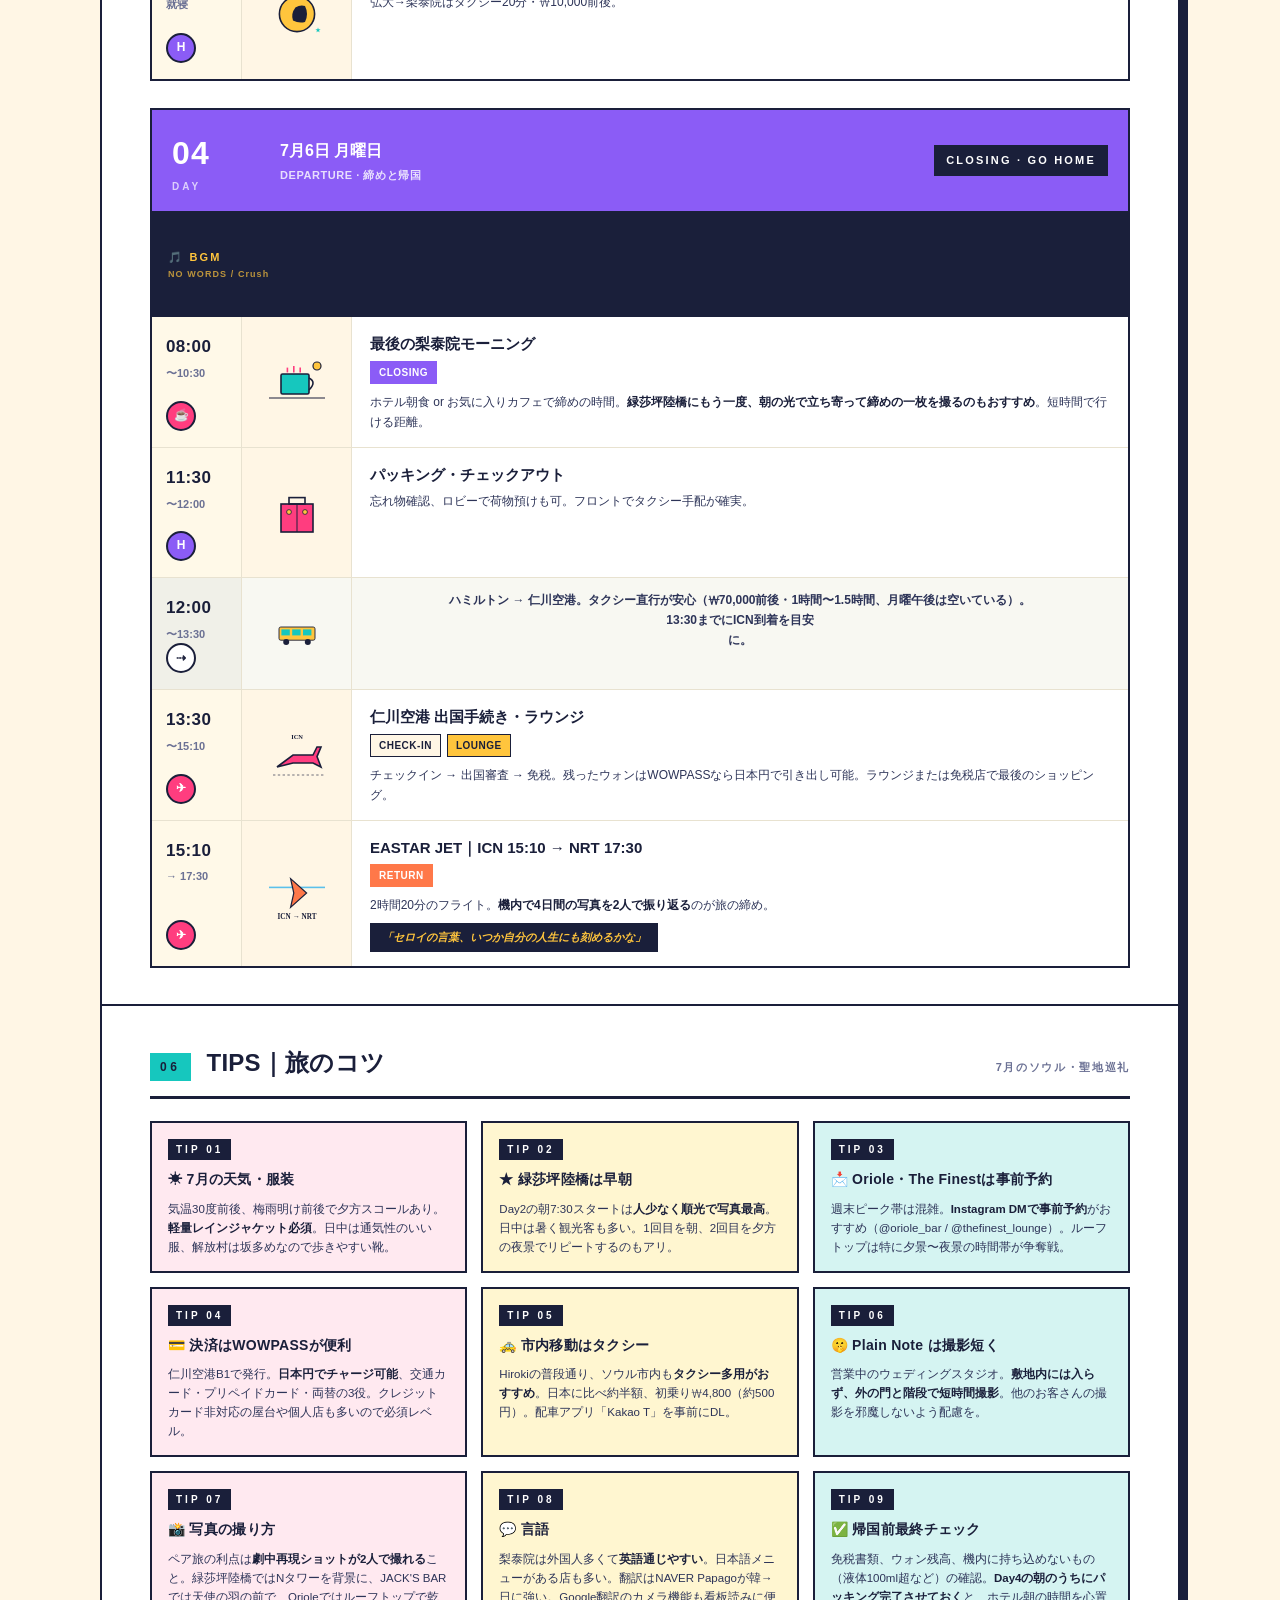
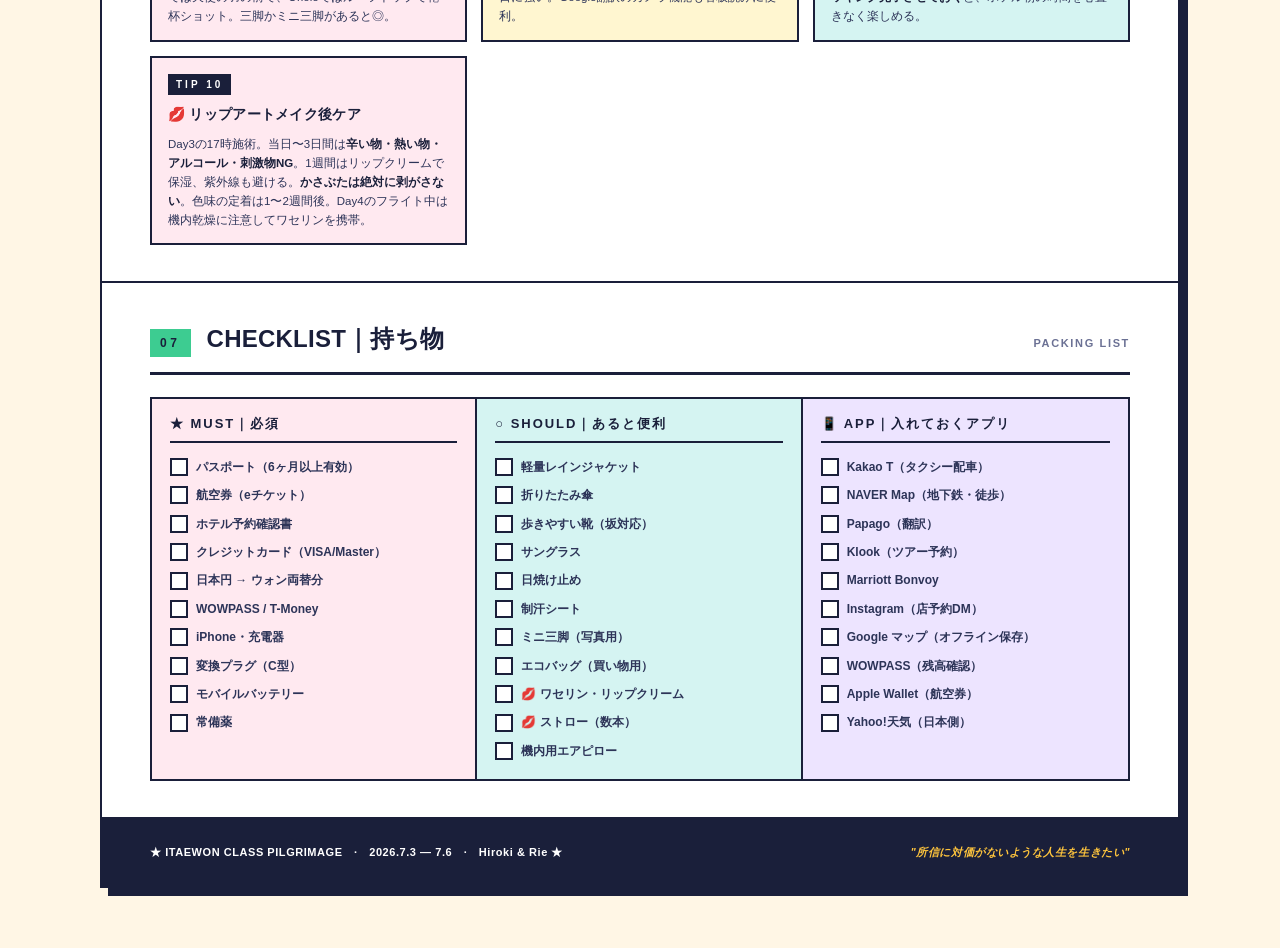
==== commit 5b935606: "Add tap-to-play Start Over banner below cover User wanted autoplay, but browser policy (especially i" ====
--- a/index.html
+++ b/index.html
@@ -1009,6 +1009,78 @@
       transition-duration: 0.001s !important;
     }
     .section, .day { opacity: 1 !important; transform: none !important; }
+  }
+
+  /* ===== OST Hero (Start Over: tap-to-play banner) ===== */
+  .ost-hero {
+    background: var(--navy);
+    border-bottom: 2px solid var(--navy);
+    padding: 22px 32px;
+    display: flex;
+    align-items: center;
+    gap: 22px;
+    position: relative;
+    overflow: hidden;
+  }
+  .ost-hero::before {
+    content: "🎵";
+    position: absolute;
+    font-size: 200px;
+    top: -36px;
+    right: -28px;
+    opacity: 0.07;
+    pointer-events: none;
+    line-height: 1;
+  }
+  .ost-hero-label {
+    flex: 0 0 auto;
+    color: var(--paper);
+    min-width: 220px;
+    position: relative;
+    z-index: 1;
+  }
+  .ost-hero-tap {
+    color: var(--paper);
+    font-size: 11px;
+    font-weight: 900;
+    letter-spacing: 0.25em;
+    background: var(--pink);
+    display: inline-block;
+    padding: 5px 12px;
+    margin-bottom: 10px;
+    border: 2px solid var(--yellow);
+    animation: ostPulse 2.2s ease-in-out infinite;
+  }
+  @keyframes ostPulse {
+    0%, 100% { box-shadow: 0 0 0 0 rgba(255, 197, 61, 0.55); }
+    50% { box-shadow: 0 0 0 12px rgba(255, 197, 61, 0); }
+  }
+  .ost-hero-track {
+    font-size: 26px;
+    font-weight: 900;
+    letter-spacing: 0.04em;
+    color: var(--yellow);
+    line-height: 1.15;
+    margin-bottom: 4px;
+  }
+  .ost-hero-artist {
+    font-size: 12px;
+    color: rgba(255, 246, 229, 0.75);
+    letter-spacing: 0.06em;
+    font-weight: 700;
+  }
+  .ost-hero-frame {
+    flex: 1;
+    border: 0;
+    border-radius: 12px;
+    height: 152px;
+    min-width: 0;
+    position: relative;
+    z-index: 1;
+  }
+  @media (max-width: 900px) {
+    .ost-hero { flex-direction: column; align-items: stretch; gap: 12px; padding: 18px 22px; }
+    .ost-hero-label { min-width: 0; text-align: center; }
   }
 
   /* ===== Day OST (Spotify embed) ===== */
@@ -1137,6 +1209,20 @@
     </div>
   </section>
 
+  <!-- ====== OST HERO (Tap-to-start) ====== -->
+  <section class="ost-hero" aria-label="梨泰院クラス OST 主題歌">
+    <div class="ost-hero-label">
+      <div class="ost-hero-tap">▶ TAP TO START</div>
+      <div class="ost-hero-track">START OVER</div>
+      <div class="ost-hero-artist">— Gaho · 梨泰院クラス OST 主題歌</div>
+    </div>
+    <iframe class="ost-hero-frame"
+      src="https://open.spotify.com/embed/track/3e4tHEcyzEtngkCw8ZBSMS?utm_source=generator&theme=0"
+      loading="eager"
+      allow="autoplay; clipboard-write; encrypted-media; fullscreen; picture-in-picture"
+      allowfullscreen></iframe>
+  </section>
+
   <!-- ====== FLIGHT ====== -->
   <section class="section s-flight">
     <div class="section-head">
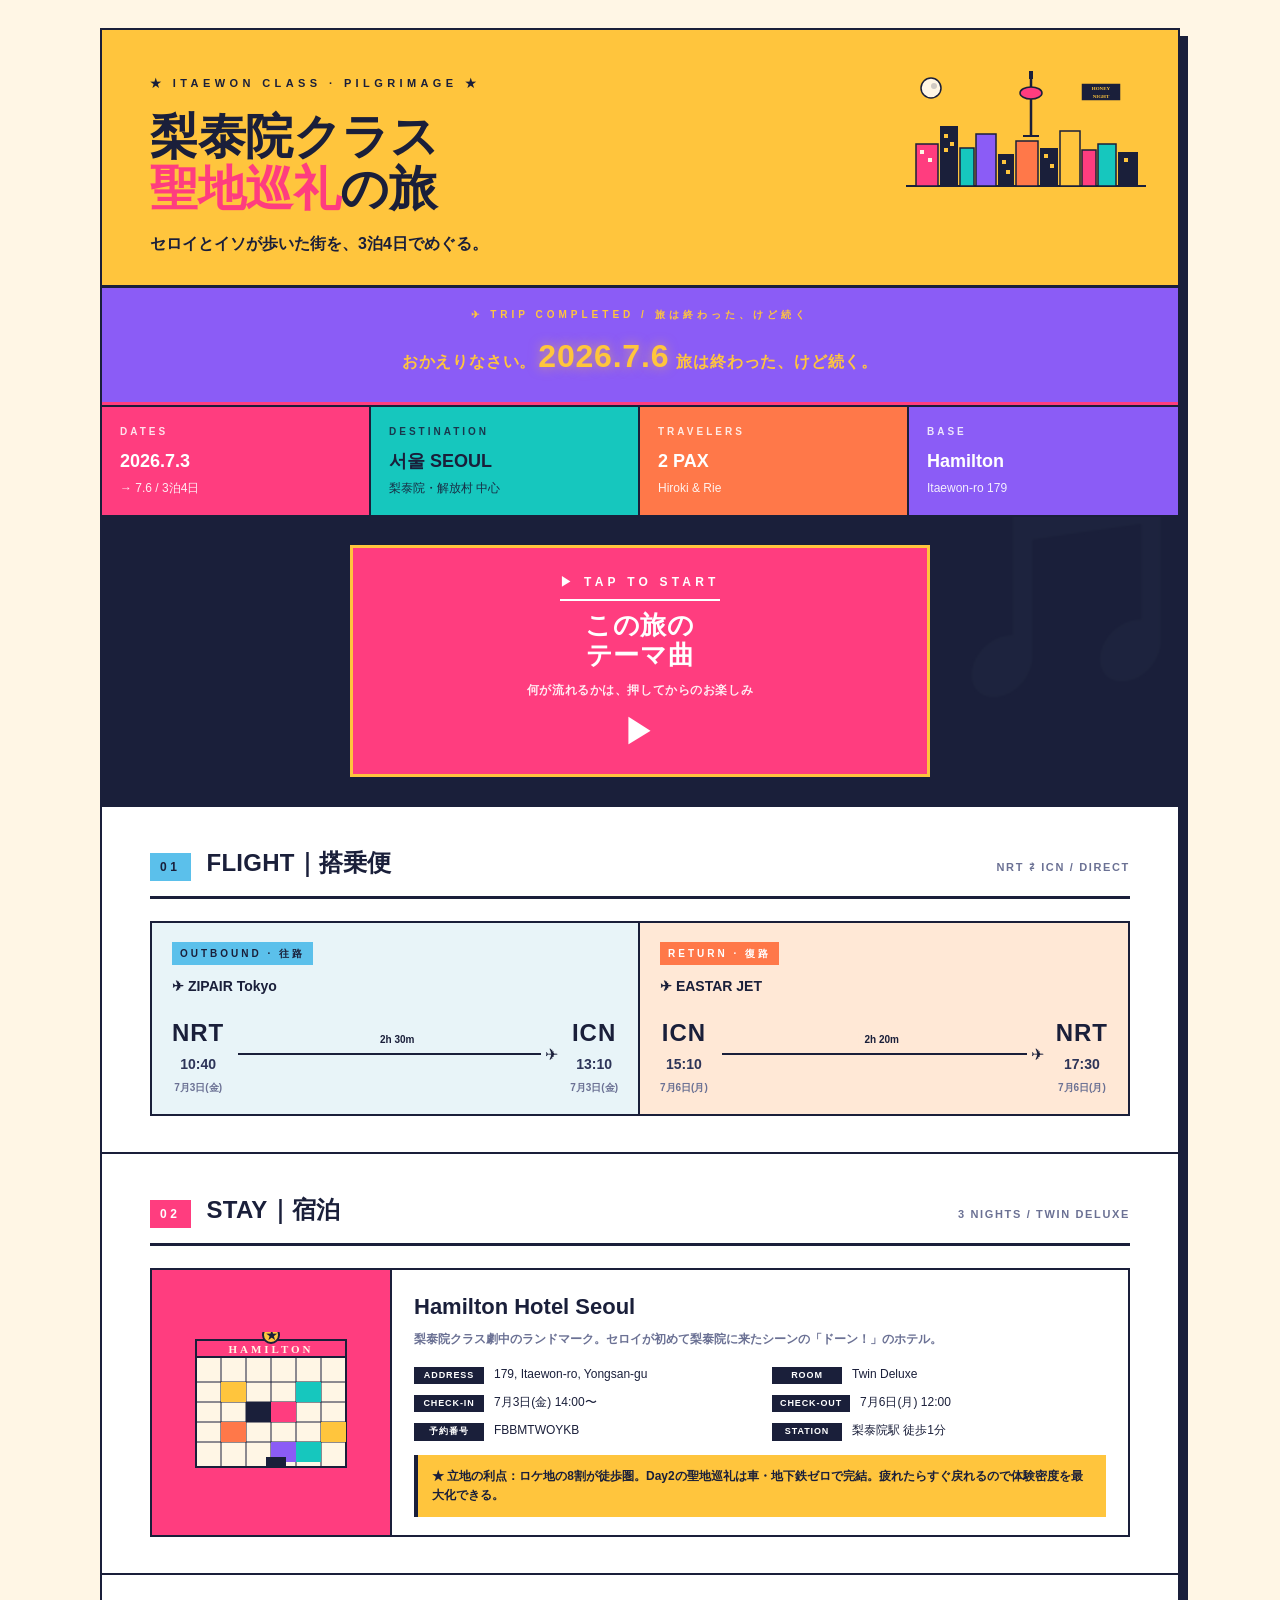
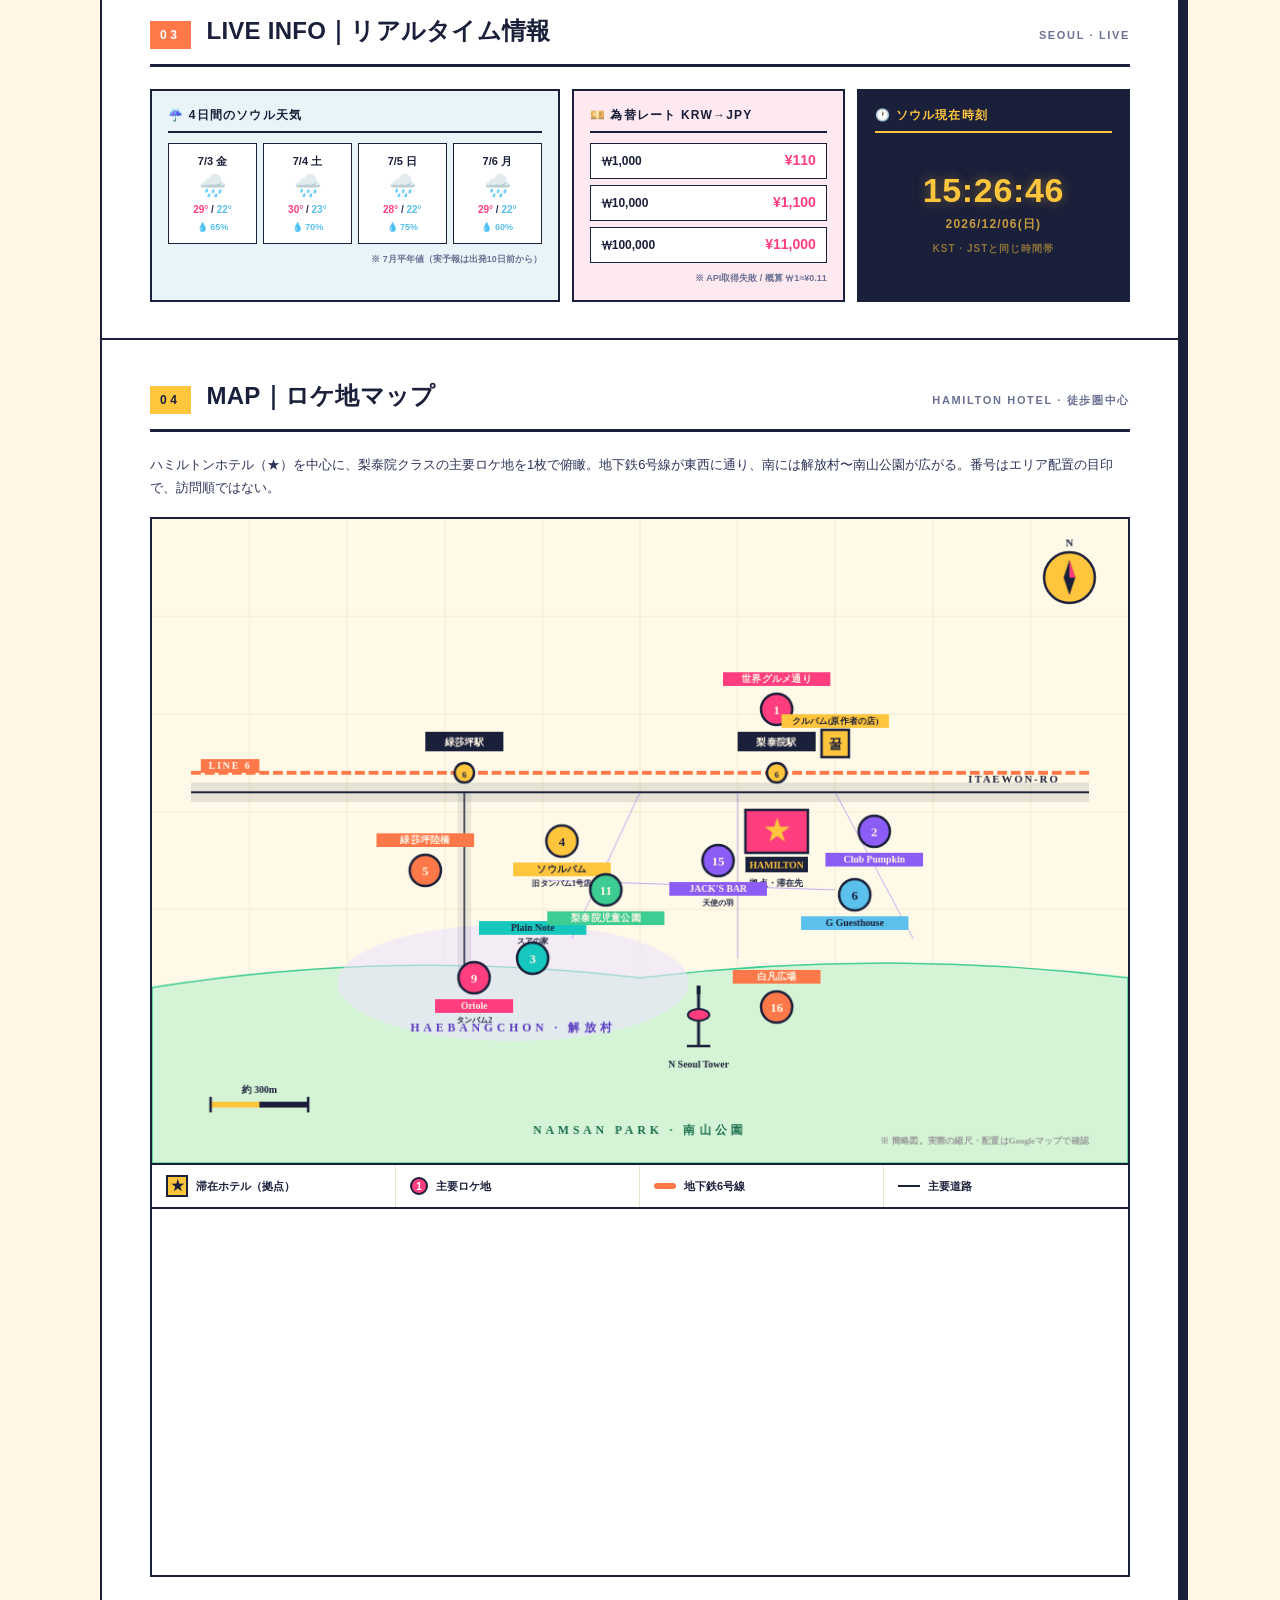
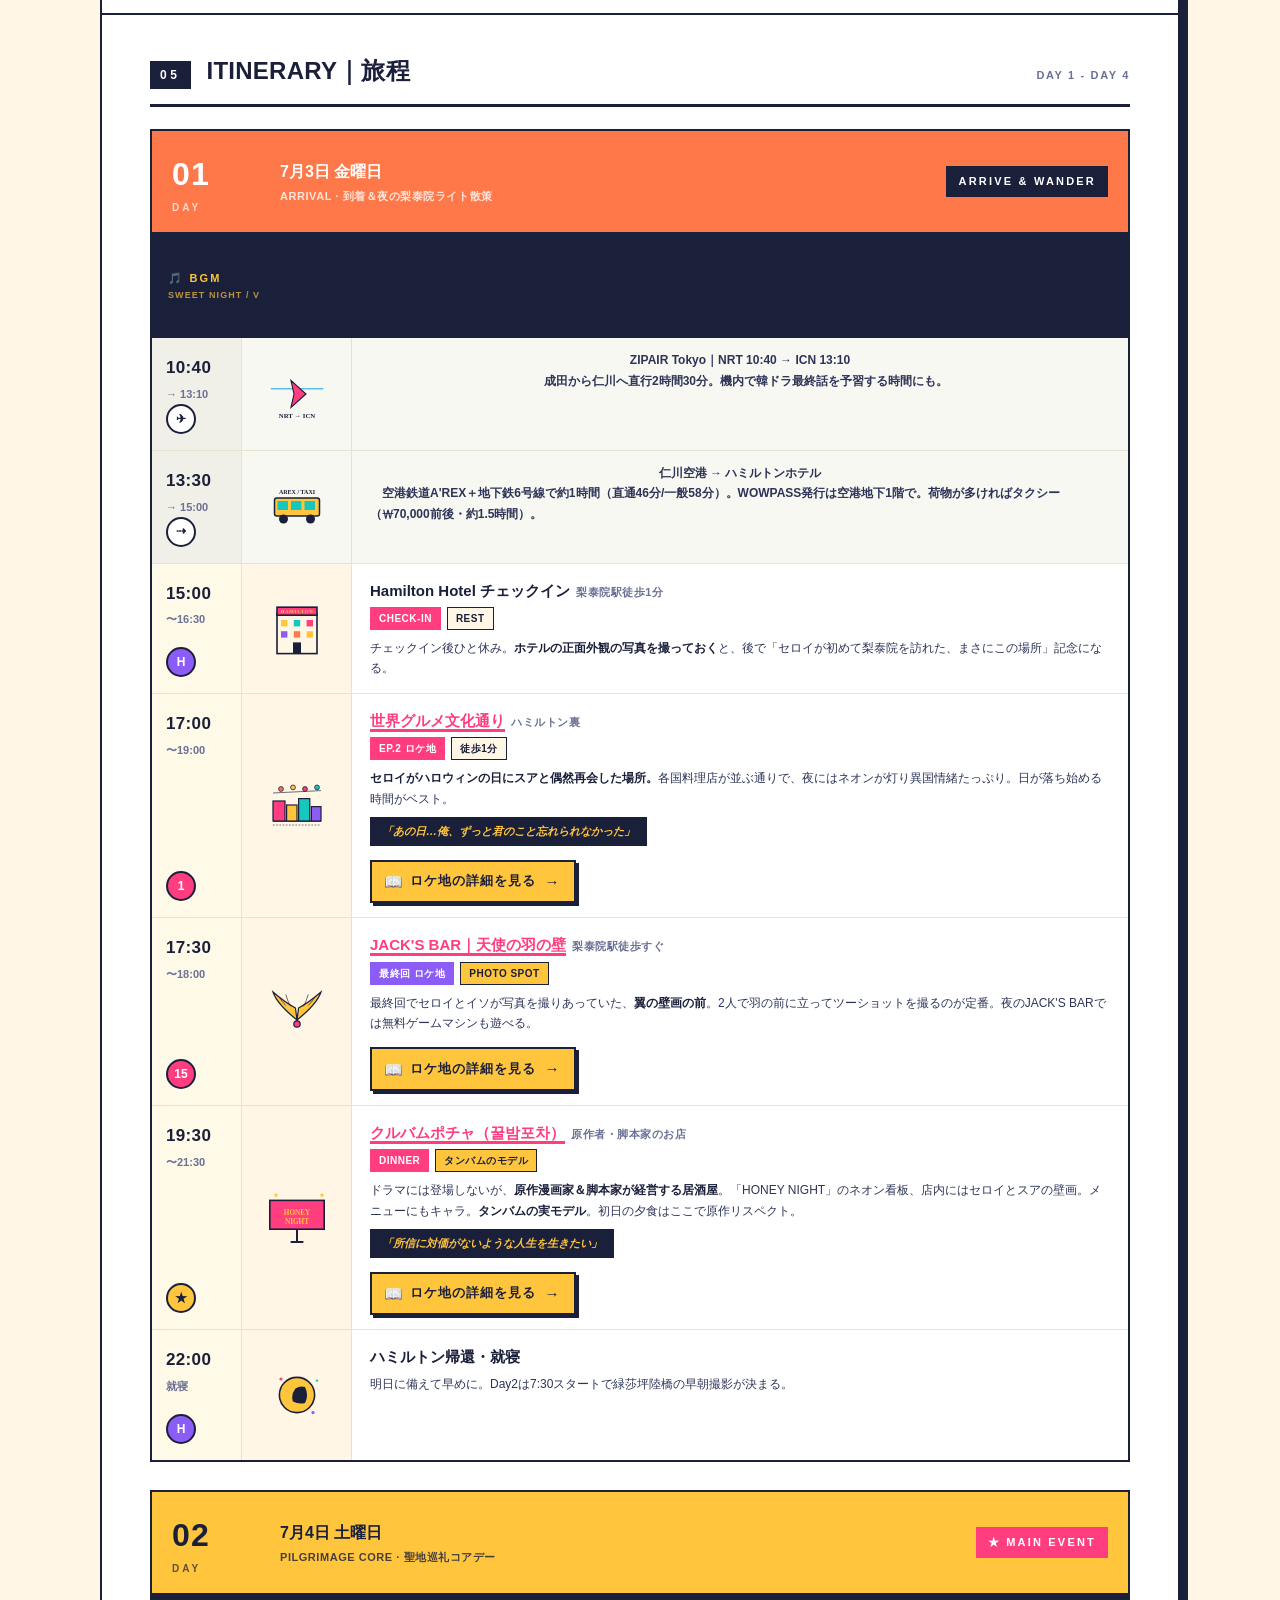
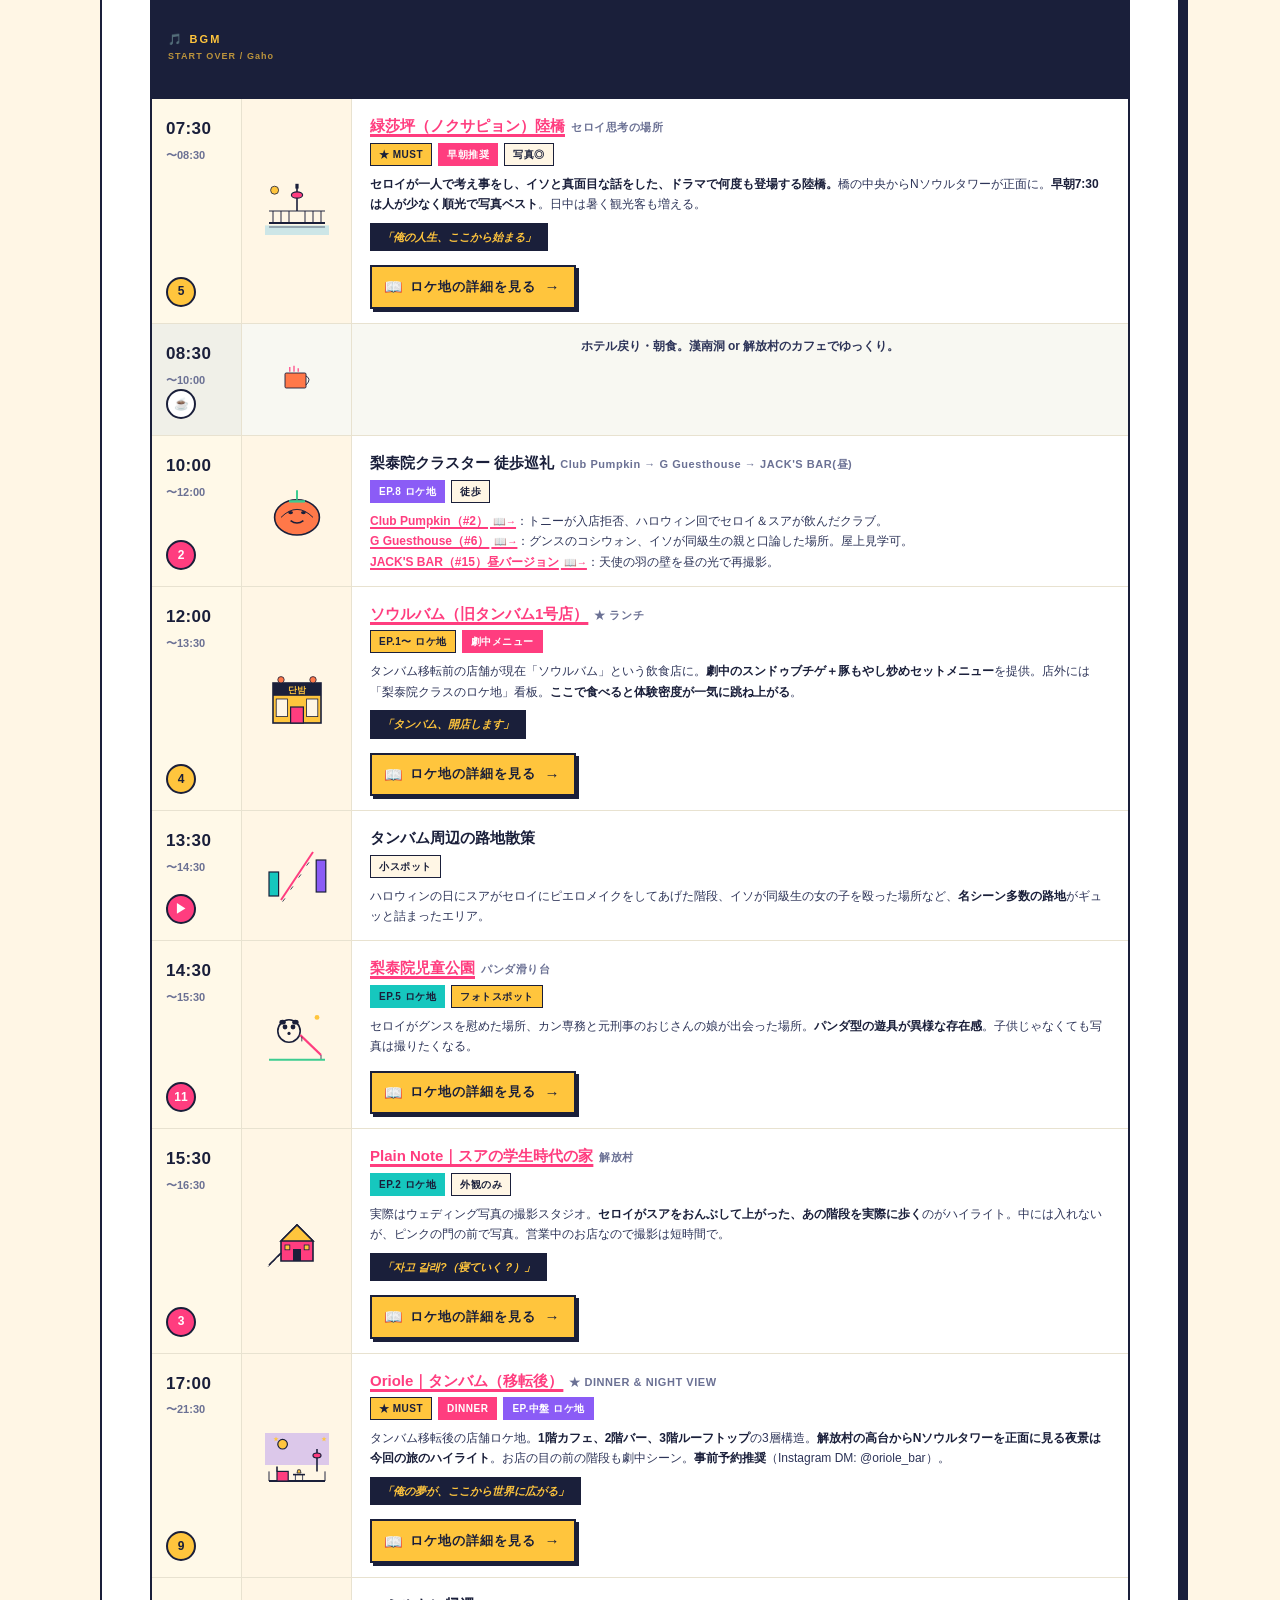
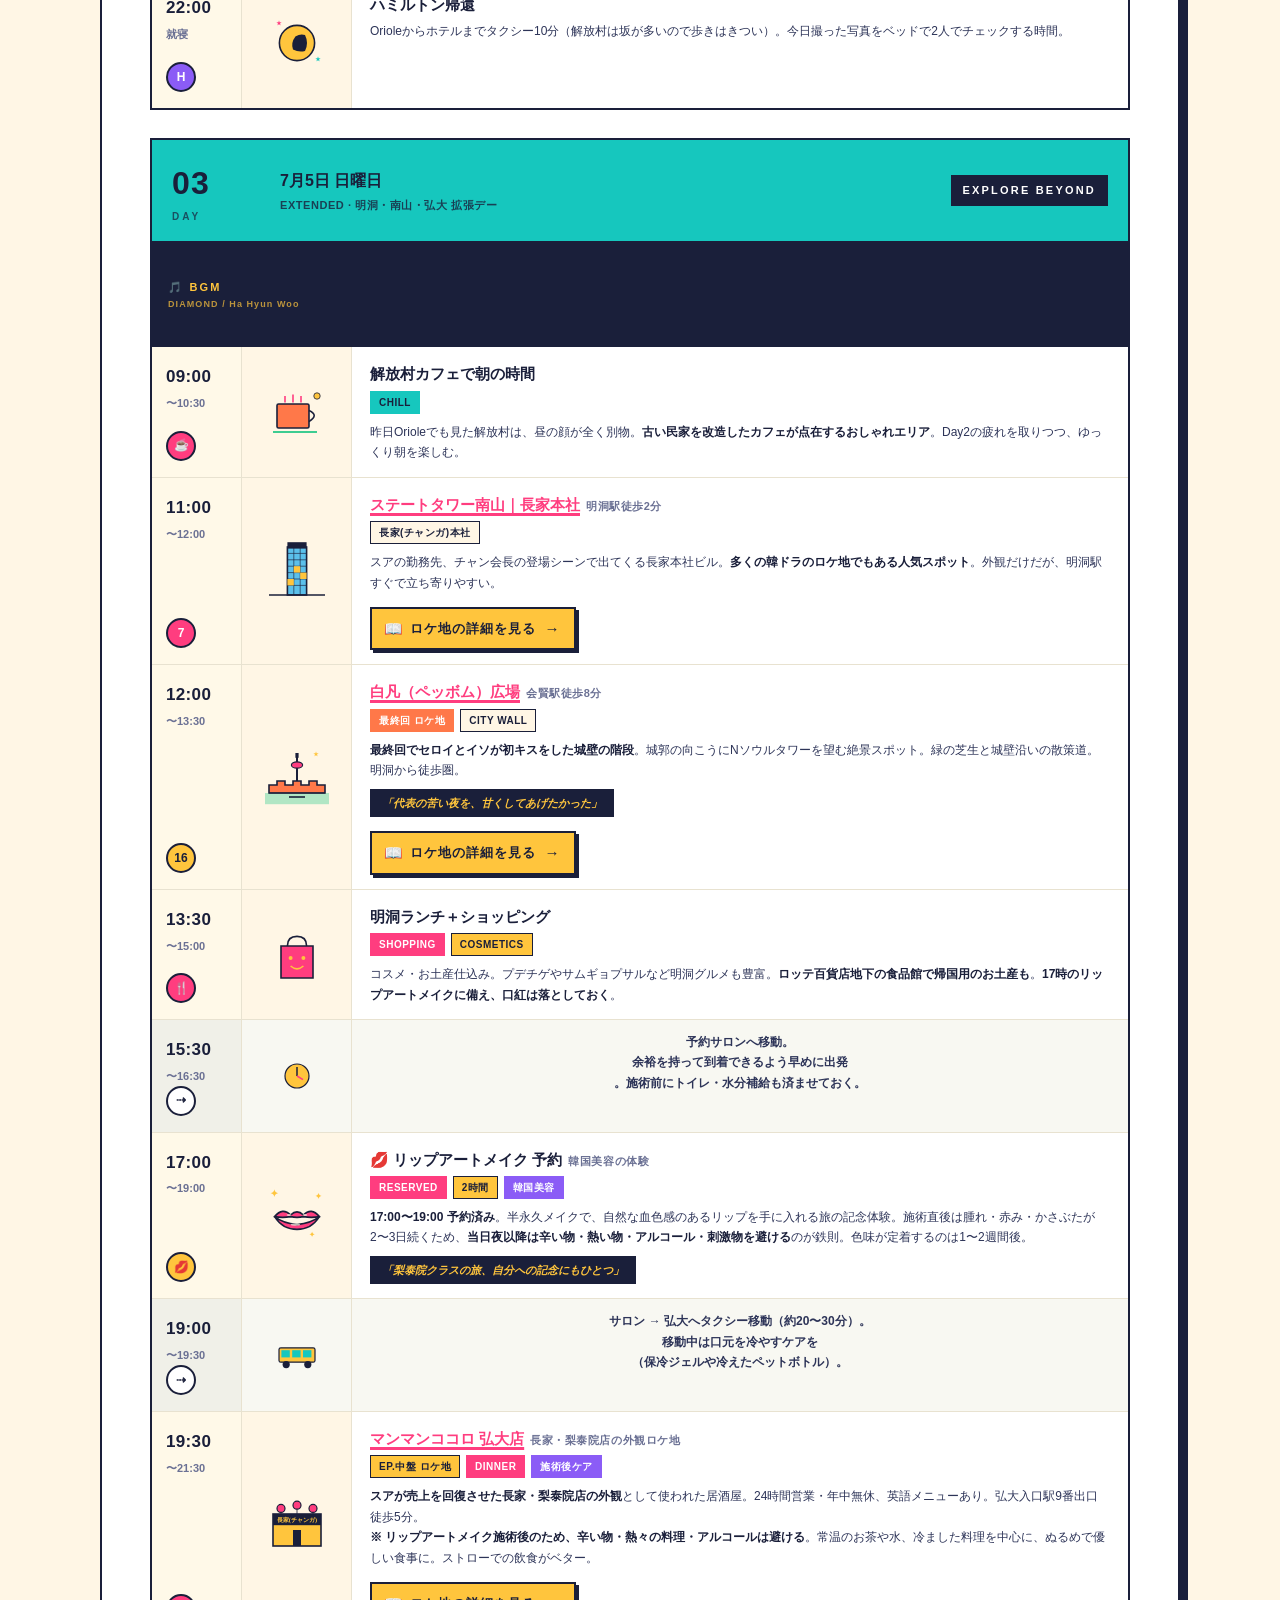
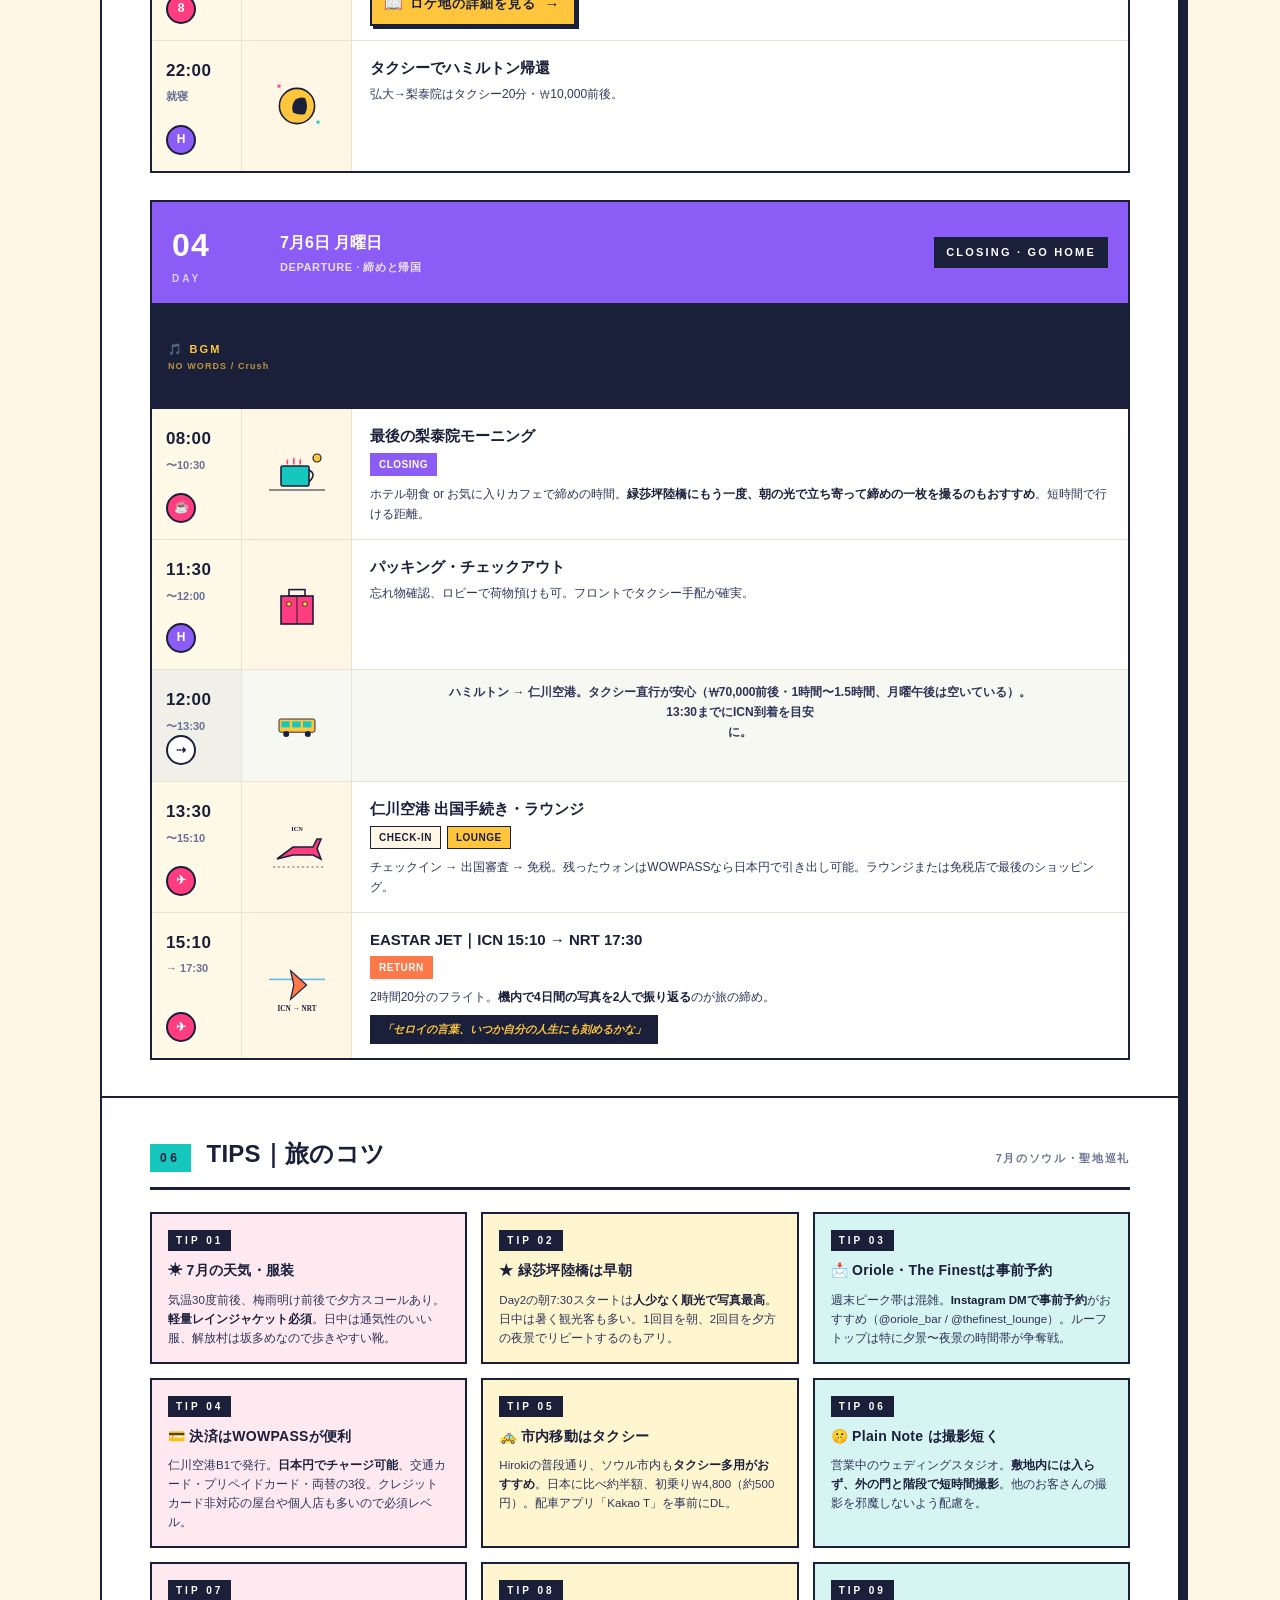
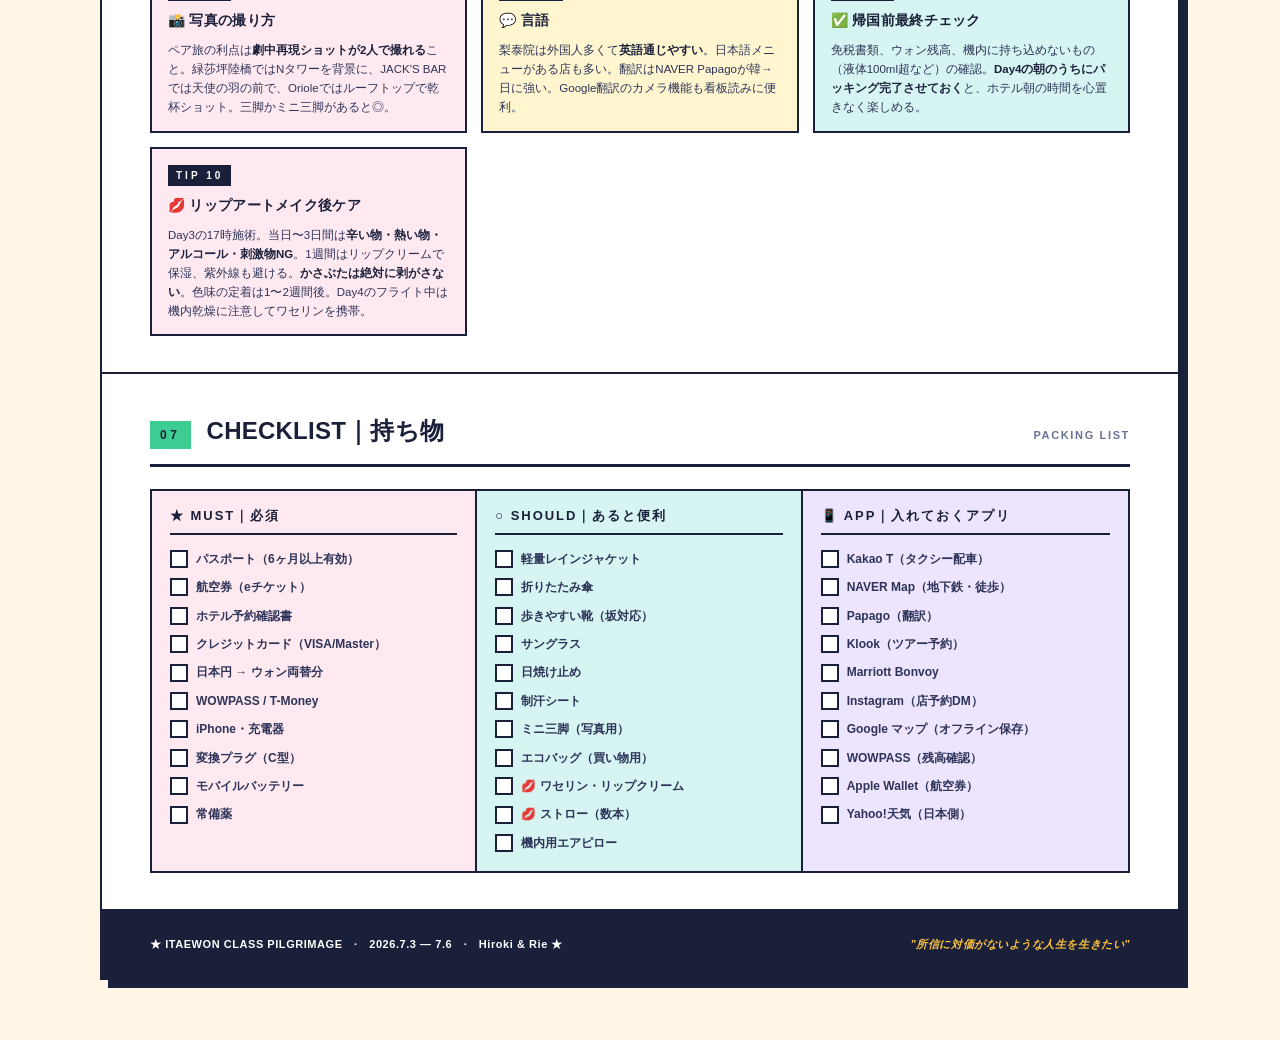
==== commit 8d403fab: "OST hero: hide song info until tap (mystery reveal) User wanted the song name/artist to NOT be visib" ====
--- a/index.html
+++ b/index.html
@@ -1011,76 +1011,111 @@
     .section, .day { opacity: 1 !important; transform: none !important; }
   }
 
-  /* ===== OST Hero (Start Over: tap-to-play banner) ===== */
+  /* ===== OST Hero (Mystery tap-to-start) ===== */
   .ost-hero {
     background: var(--navy);
     border-bottom: 2px solid var(--navy);
-    padding: 22px 32px;
+    padding: 28px 32px;
+    position: relative;
+    overflow: hidden;
     display: flex;
     align-items: center;
-    gap: 22px;
-    position: relative;
-    overflow: hidden;
+    justify-content: center;
+    min-height: 200px;
   }
   .ost-hero::before {
     content: "🎵";
     position: absolute;
-    font-size: 200px;
-    top: -36px;
-    right: -28px;
-    opacity: 0.07;
+    font-size: 220px;
+    top: -44px;
+    right: -32px;
+    opacity: 0.06;
     pointer-events: none;
     line-height: 1;
   }
-  .ost-hero-label {
-    flex: 0 0 auto;
-    color: var(--paper);
-    min-width: 220px;
+  .ost-mystery-btn {
     position: relative;
     z-index: 1;
-  }
-  .ost-hero-tap {
+    width: 100%;
+    max-width: 580px;
+    background: var(--pink);
     color: var(--paper);
-    font-size: 11px;
+    border: 3px solid var(--yellow);
+    padding: 26px 32px;
+    cursor: pointer;
+    display: flex;
+    flex-direction: column;
+    align-items: center;
+    justify-content: center;
+    gap: 6px;
+    font-family: inherit;
+    text-align: center;
+    animation: ostPulse 2.4s ease-in-out infinite;
+    transition: background 0.2s, color 0.2s, transform 0.15s, box-shadow 0.15s;
+  }
+  .ost-mystery-btn:hover {
+    background: var(--yellow);
+    color: var(--navy);
+    transform: translate(-2px, -2px);
+  }
+  .ost-mystery-btn:active {
+    transform: translate(2px, 2px);
+  }
+  .ost-mystery-label {
+    font-size: 12px;
     font-weight: 900;
-    letter-spacing: 0.25em;
-    background: var(--pink);
-    display: inline-block;
-    padding: 5px 12px;
-    margin-bottom: 10px;
-    border: 2px solid var(--yellow);
-    animation: ostPulse 2.2s ease-in-out infinite;
-  }
-  @keyframes ostPulse {
-    0%, 100% { box-shadow: 0 0 0 0 rgba(255, 197, 61, 0.55); }
-    50% { box-shadow: 0 0 0 12px rgba(255, 197, 61, 0); }
-  }
-  .ost-hero-track {
+    letter-spacing: 0.35em;
+    padding-bottom: 8px;
+    border-bottom: 2px solid currentColor;
+    margin-bottom: 4px;
+  }
+  .ost-mystery-title {
     font-size: 26px;
     font-weight: 900;
-    letter-spacing: 0.04em;
-    color: var(--yellow);
     line-height: 1.15;
-    margin-bottom: 4px;
-  }
-  .ost-hero-artist {
-    font-size: 12px;
-    color: rgba(255, 246, 229, 0.75);
-    letter-spacing: 0.06em;
-    font-weight: 700;
-  }
-  .ost-hero-frame {
-    flex: 1;
-    border: 0;
-    border-radius: 12px;
-    height: 152px;
-    min-width: 0;
+    letter-spacing: 0.02em;
+  }
+  .ost-mystery-sub {
+    font-size: 11.5px;
+    font-weight: 700;
+    opacity: 0.9;
+    letter-spacing: 0.05em;
+    margin-top: 6px;
+  }
+  .ost-mystery-icon {
+    font-size: 34px;
+    margin-top: 10px;
+    line-height: 1;
+  }
+
+  @keyframes ostPulse {
+    0%, 100% { box-shadow: 4px 4px 0 var(--yellow), 0 0 0 0 rgba(255, 197, 61, 0.55); }
+    50% { box-shadow: 4px 4px 0 var(--yellow), 0 0 0 16px rgba(255, 197, 61, 0); }
+  }
+
+  .ost-embed-container {
+    display: none;
+    width: 100%;
+    max-width: 580px;
     position: relative;
     z-index: 1;
-  }
-  @media (max-width: 900px) {
-    .ost-hero { flex-direction: column; align-items: stretch; gap: 12px; padding: 18px 22px; }
-    .ost-hero-label { min-width: 0; text-align: center; }
+    border-radius: 12px;
+    overflow: hidden;
+  }
+  .ost-hero.revealed .ost-mystery-btn { display: none; }
+  .ost-hero.revealed .ost-embed-container {
+    display: block;
+    animation: ostReveal 0.6s ease-out;
+  }
+  @keyframes ostReveal {
+    from { opacity: 0; transform: translateY(10px); }
+    to { opacity: 1; transform: translateY(0); }
+  }
+
+  @media (max-width: 600px) {
+    .ost-hero { padding: 22px 16px; min-height: 180px; }
+    .ost-mystery-btn { padding: 22px 18px; }
+    .ost-mystery-title { font-size: 22px; }
   }
 
   /* ===== Day OST (Spotify embed) ===== */
@@ -1209,18 +1244,15 @@
     </div>
   </section>
 
-  <!-- ====== OST HERO (Tap-to-start) ====== -->
-  <section class="ost-hero" aria-label="梨泰院クラス OST 主題歌">
-    <div class="ost-hero-label">
-      <div class="ost-hero-tap">▶ TAP TO START</div>
-      <div class="ost-hero-track">START OVER</div>
-      <div class="ost-hero-artist">— Gaho · 梨泰院クラス OST 主題歌</div>
-    </div>
-    <iframe class="ost-hero-frame"
-      src="https://open.spotify.com/embed/track/3e4tHEcyzEtngkCw8ZBSMS?utm_source=generator&theme=0"
-      loading="eager"
-      allow="autoplay; clipboard-write; encrypted-media; fullscreen; picture-in-picture"
-      allowfullscreen></iframe>
+  <!-- ====== OST HERO (Mystery: tap reveals song) ====== -->
+  <section class="ost-hero" aria-label="この旅のテーマ曲">
+    <button class="ost-mystery-btn" id="ost-mystery-btn" type="button" aria-label="この旅のテーマ曲を再生する">
+      <div class="ost-mystery-label">▶ TAP TO START</div>
+      <div class="ost-mystery-title">この旅の<br>テーマ曲</div>
+      <div class="ost-mystery-sub">何が流れるかは、押してからのお楽しみ</div>
+      <div class="ost-mystery-icon">▶</div>
+    </button>
+    <div id="ost-embed-container" class="ost-embed-container"></div>
   </section>
 
   <!-- ====== FLIGHT ====== -->
@@ -2750,8 +2782,28 @@
       navigator.serviceWorker.register('sw.js').catch(() => {});
     });
   }
+
+  // ===== OST Hero: Spotify iFrame API (mystery tap-to-play) =====
+  window.onSpotifyIframeApiReady = function (IFrameAPI) {
+    const container = document.getElementById('ost-embed-container');
+    if (!container) return;
+    IFrameAPI.createController(container, {
+      width: '100%',
+      height: '152',
+      uri: 'spotify:track:3e4tHEcyzEtngkCw8ZBSMS'
+    }, function (EmbedController) {
+      const btn = document.getElementById('ost-mystery-btn');
+      const hero = document.querySelector('.ost-hero');
+      if (!btn || !hero) return;
+      btn.addEventListener('click', function () {
+        EmbedController.play();
+        hero.classList.add('revealed');
+      }, { once: true });
+    });
+  };
 })();
 </script>
+<script src="https://open.spotify.com/embed/iframe-api/v1" async></script>
 
 </body>
 </html>
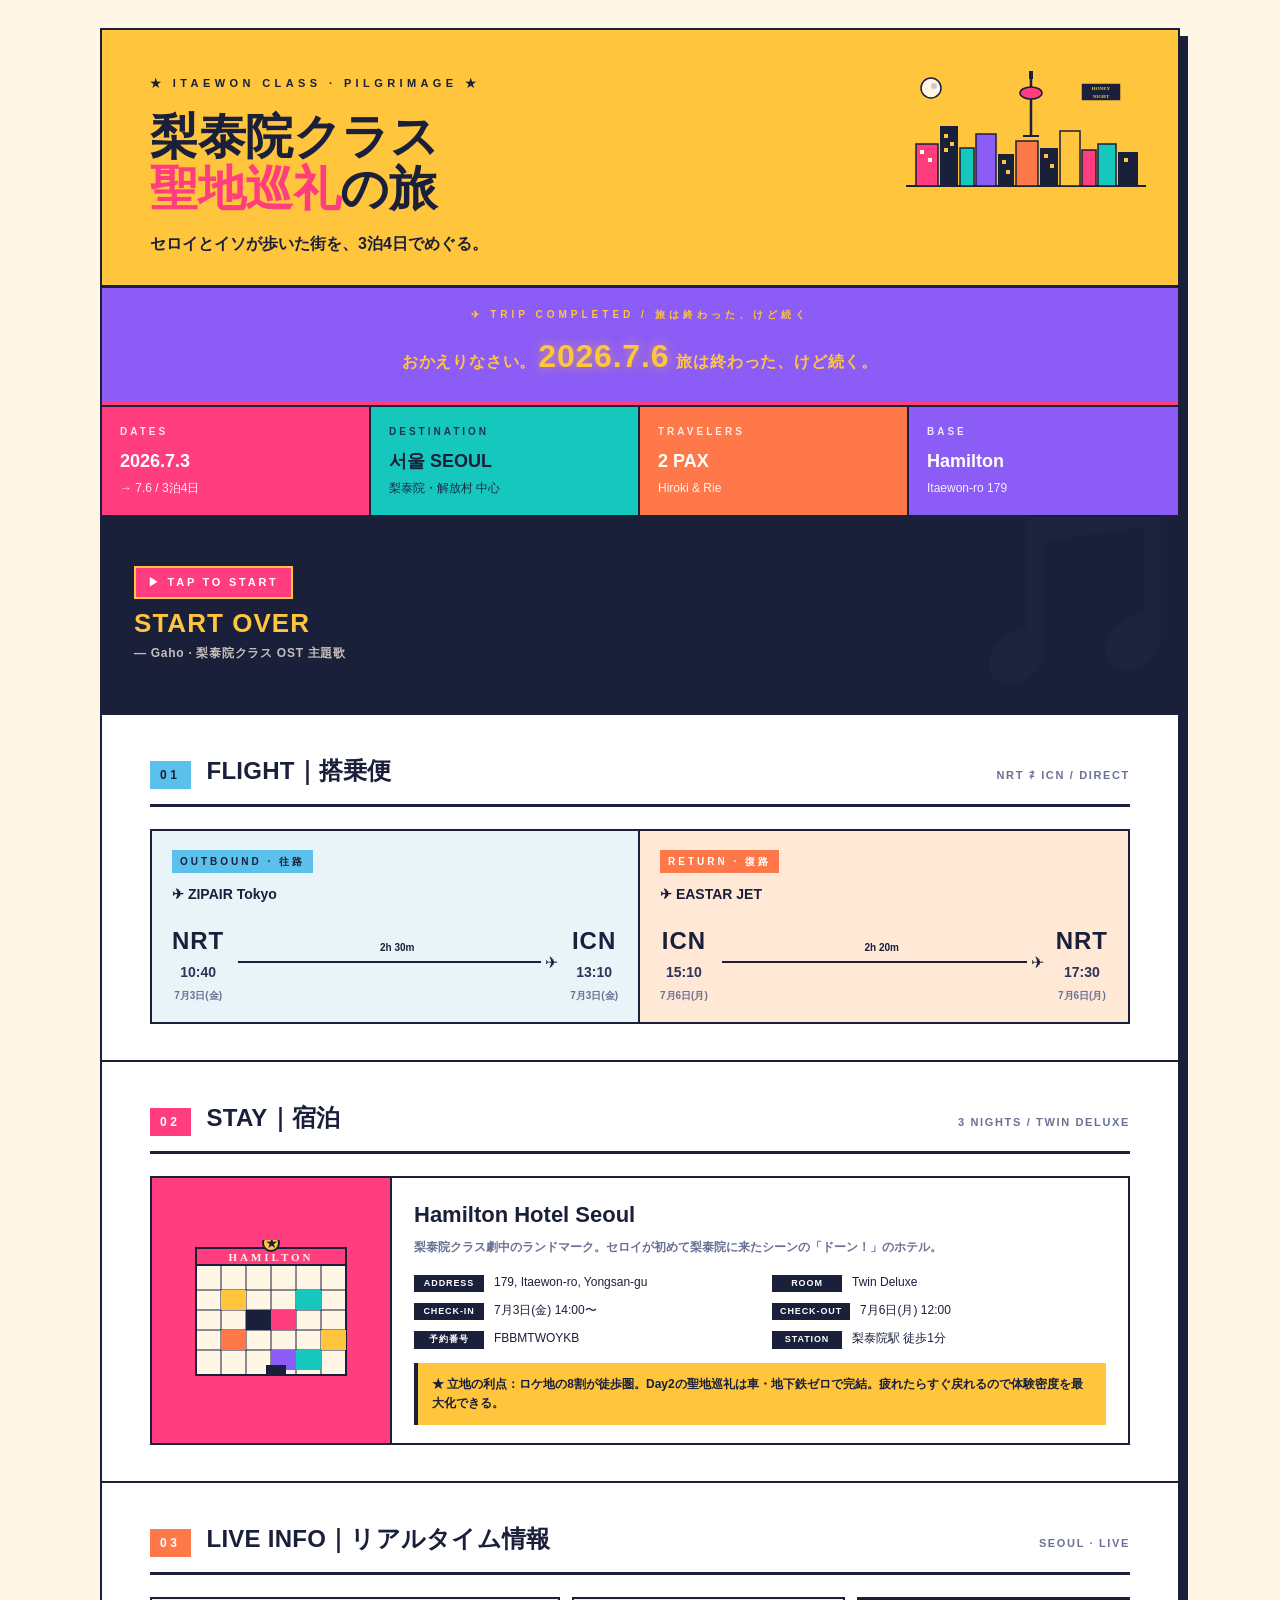
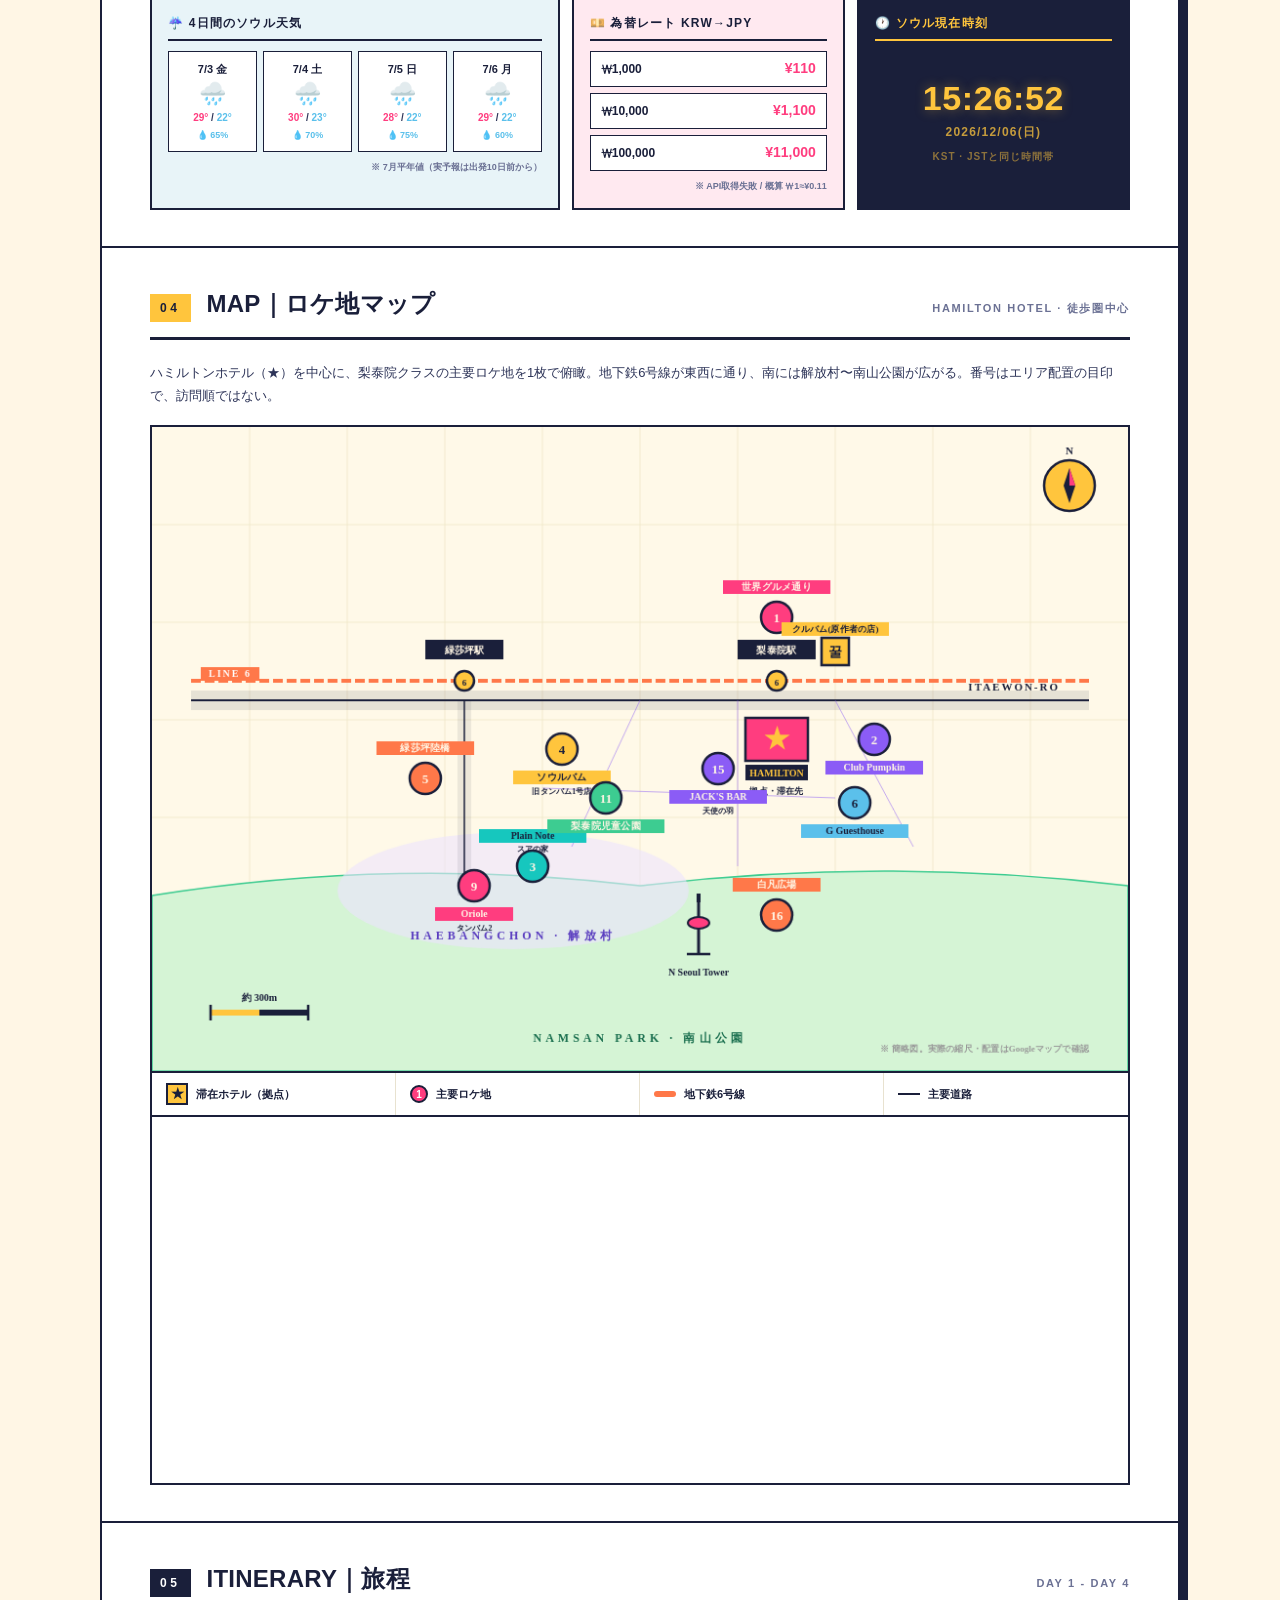
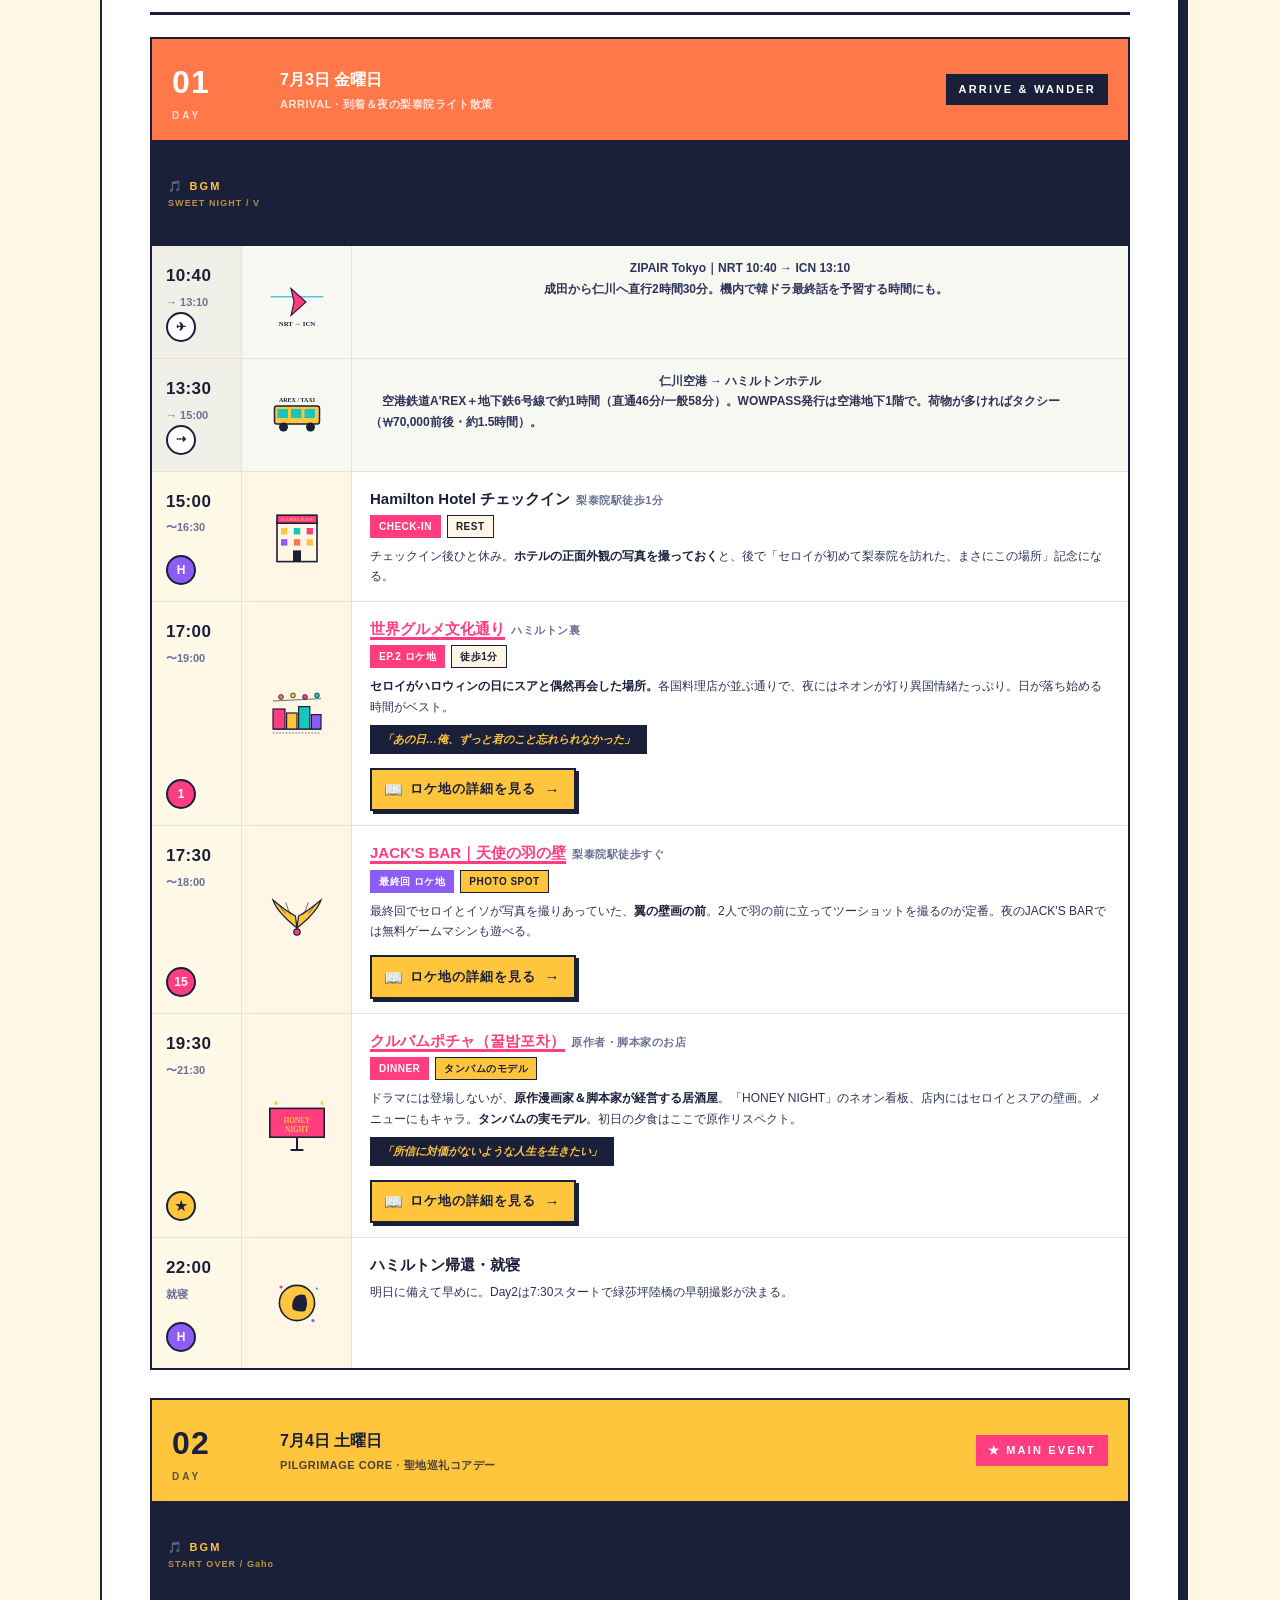
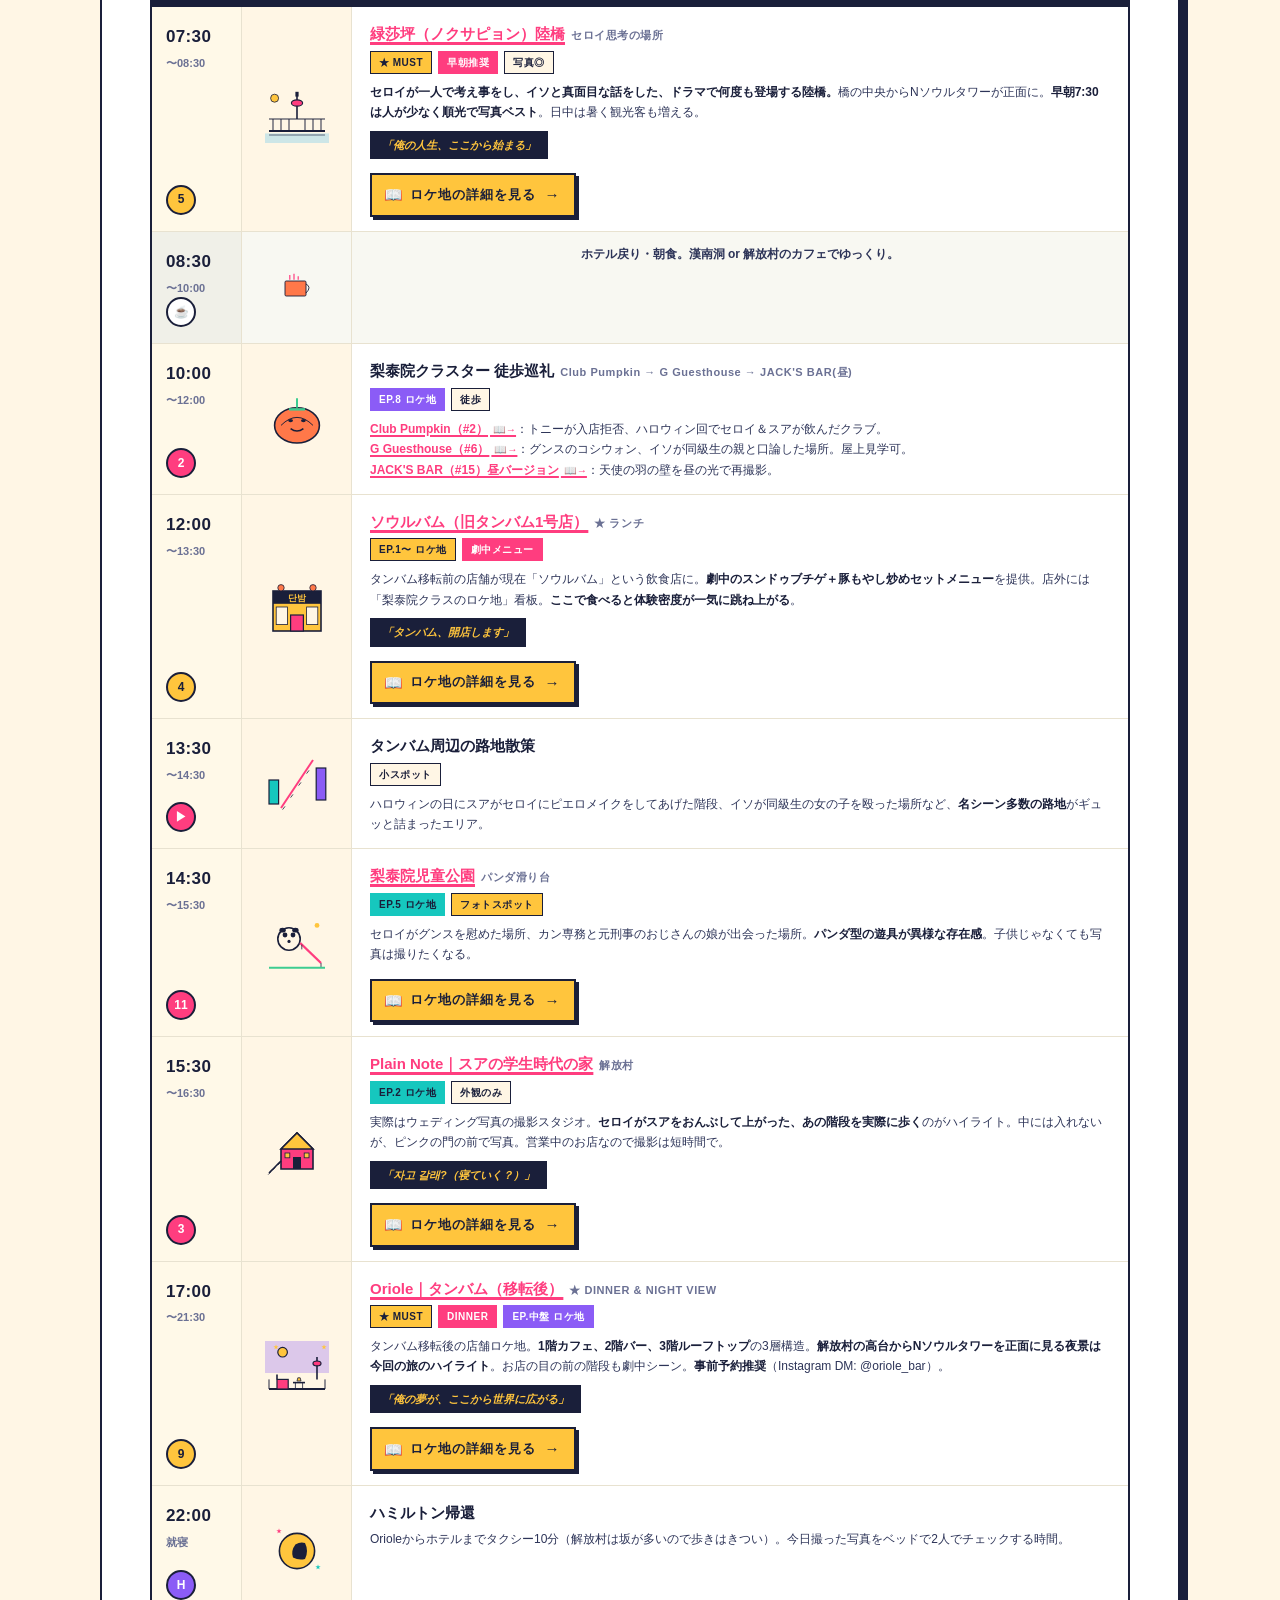
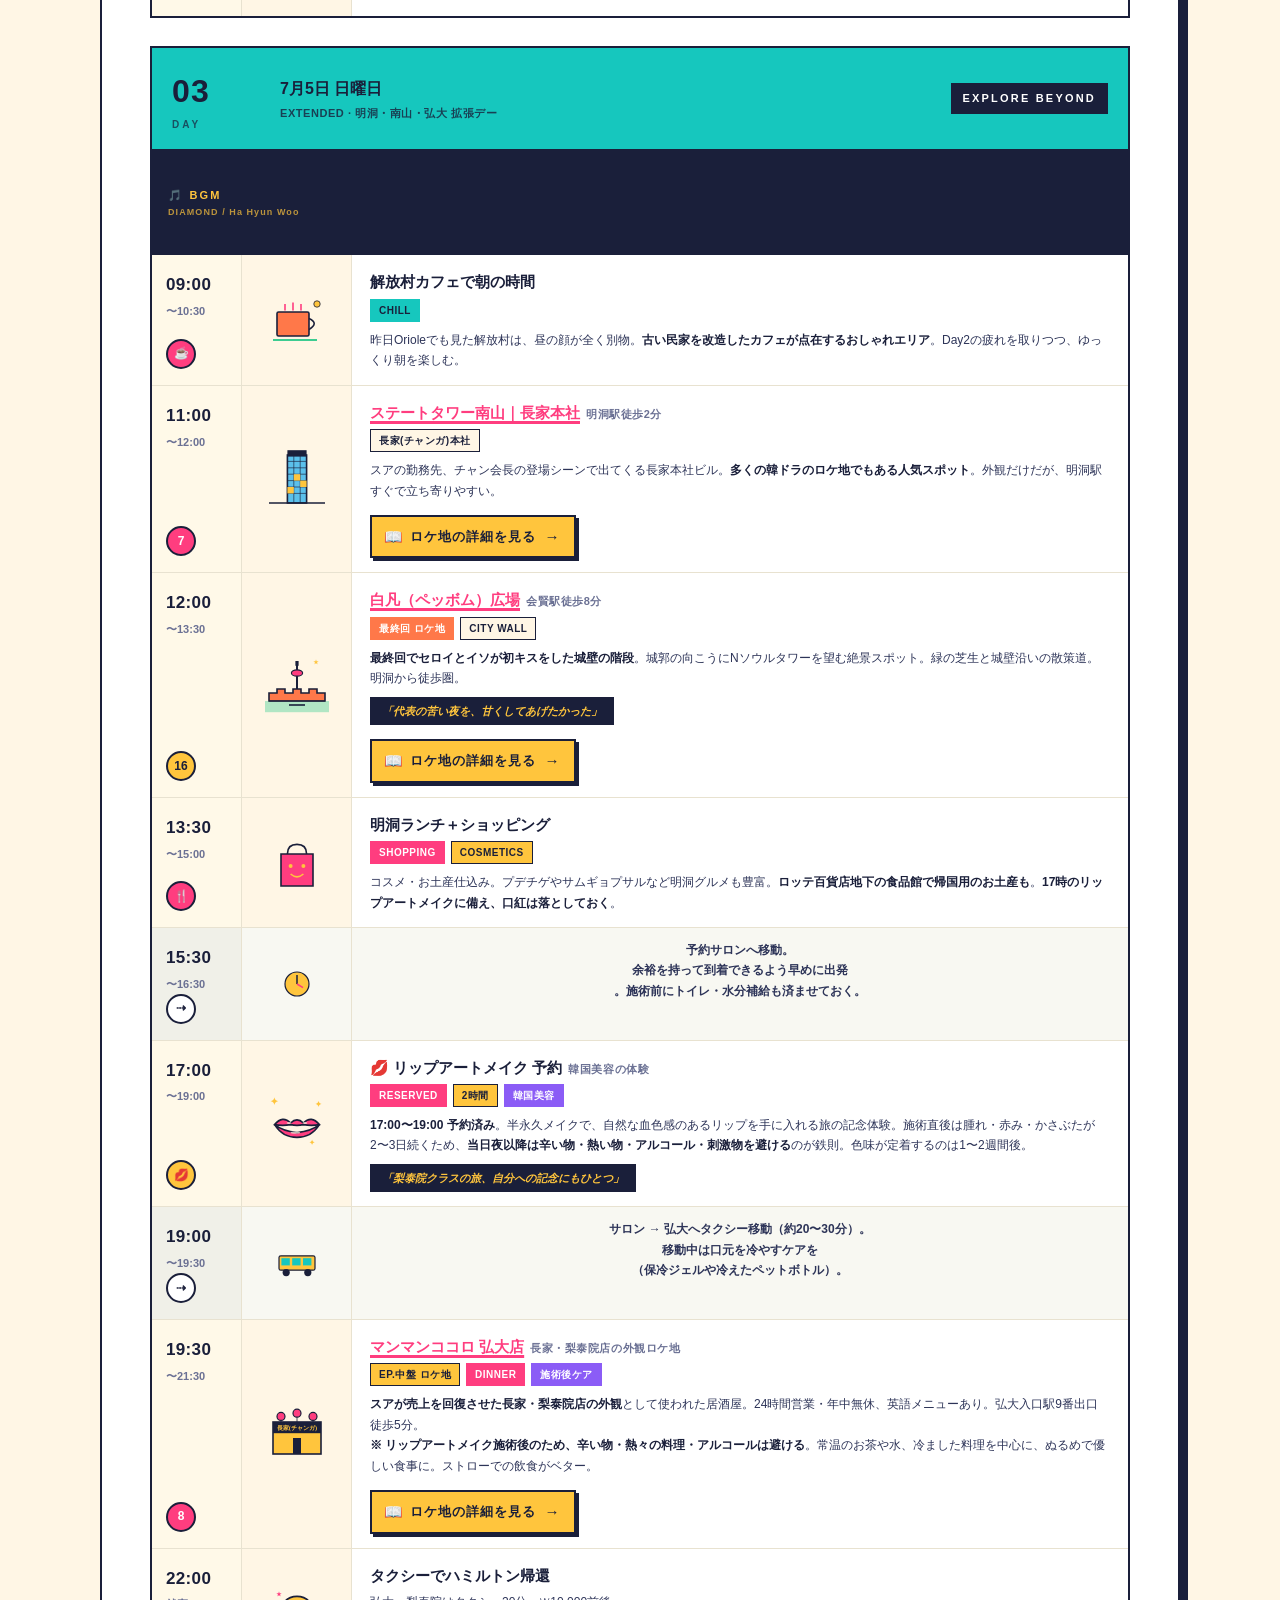
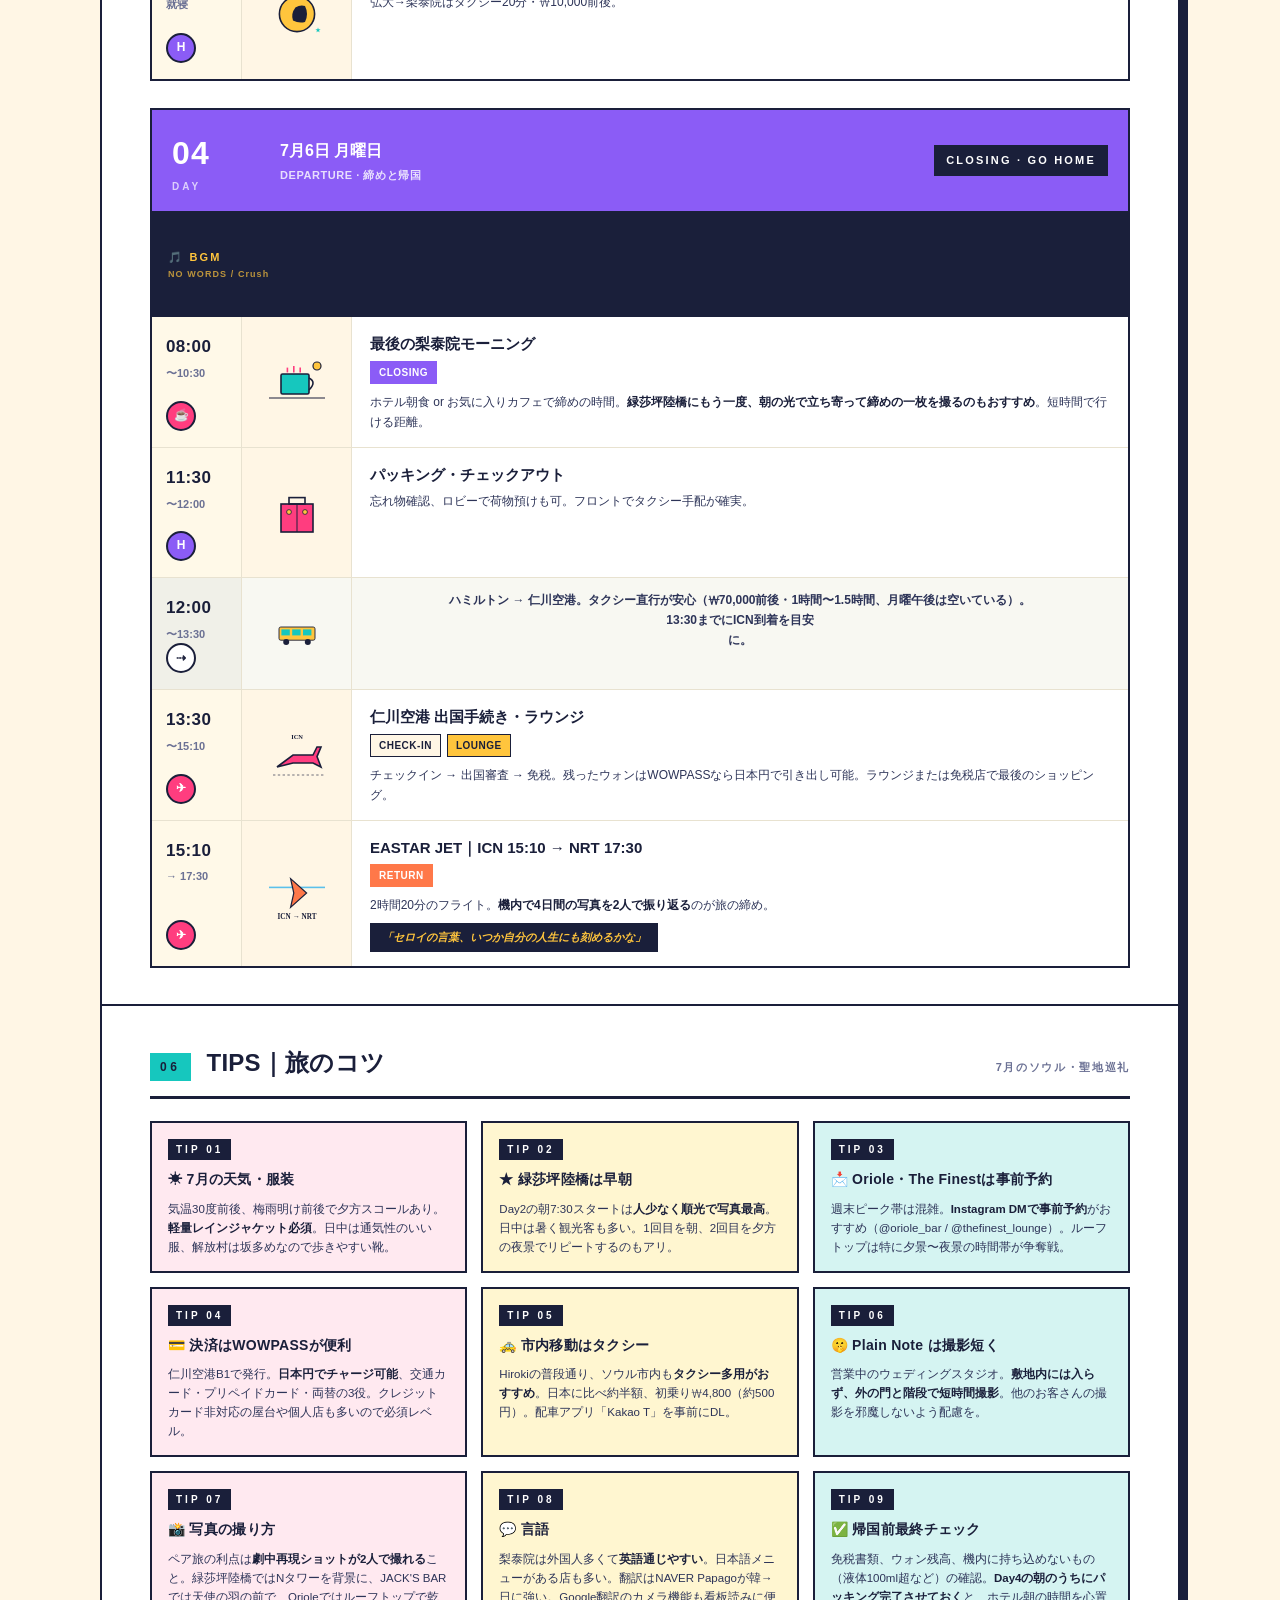
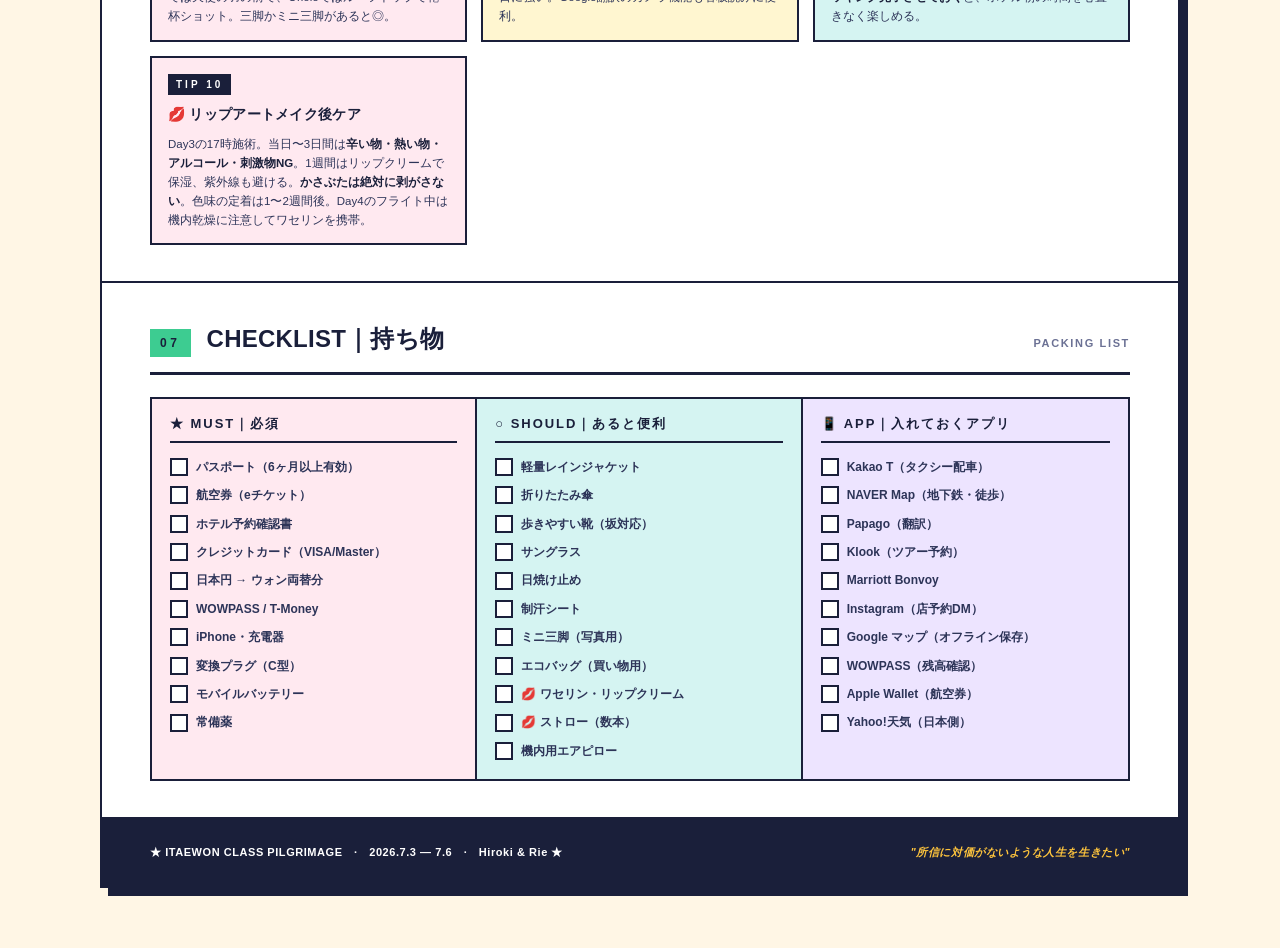
==== commit f6494ed4: "Revert "OST hero: hide song info until tap (mystery reveal)" This reverts commit 8d403fabaeabdb2eeac" ====
--- a/index.html
+++ b/index.html
@@ -1011,111 +1011,76 @@
     .section, .day { opacity: 1 !important; transform: none !important; }
   }
 
-  /* ===== OST Hero (Mystery tap-to-start) ===== */
+  /* ===== OST Hero (Start Over: tap-to-play banner) ===== */
   .ost-hero {
     background: var(--navy);
     border-bottom: 2px solid var(--navy);
-    padding: 28px 32px;
+    padding: 22px 32px;
+    display: flex;
+    align-items: center;
+    gap: 22px;
     position: relative;
     overflow: hidden;
-    display: flex;
-    align-items: center;
-    justify-content: center;
-    min-height: 200px;
   }
   .ost-hero::before {
     content: "🎵";
     position: absolute;
-    font-size: 220px;
-    top: -44px;
-    right: -32px;
-    opacity: 0.06;
+    font-size: 200px;
+    top: -36px;
+    right: -28px;
+    opacity: 0.07;
     pointer-events: none;
     line-height: 1;
   }
-  .ost-mystery-btn {
+  .ost-hero-label {
+    flex: 0 0 auto;
+    color: var(--paper);
+    min-width: 220px;
     position: relative;
     z-index: 1;
-    width: 100%;
-    max-width: 580px;
+  }
+  .ost-hero-tap {
+    color: var(--paper);
+    font-size: 11px;
+    font-weight: 900;
+    letter-spacing: 0.25em;
     background: var(--pink);
-    color: var(--paper);
-    border: 3px solid var(--yellow);
-    padding: 26px 32px;
-    cursor: pointer;
-    display: flex;
-    flex-direction: column;
-    align-items: center;
-    justify-content: center;
-    gap: 6px;
-    font-family: inherit;
-    text-align: center;
-    animation: ostPulse 2.4s ease-in-out infinite;
-    transition: background 0.2s, color 0.2s, transform 0.15s, box-shadow 0.15s;
-  }
-  .ost-mystery-btn:hover {
-    background: var(--yellow);
-    color: var(--navy);
-    transform: translate(-2px, -2px);
-  }
-  .ost-mystery-btn:active {
-    transform: translate(2px, 2px);
-  }
-  .ost-mystery-label {
-    font-size: 12px;
-    font-weight: 900;
-    letter-spacing: 0.35em;
-    padding-bottom: 8px;
-    border-bottom: 2px solid currentColor;
-    margin-bottom: 4px;
-  }
-  .ost-mystery-title {
+    display: inline-block;
+    padding: 5px 12px;
+    margin-bottom: 10px;
+    border: 2px solid var(--yellow);
+    animation: ostPulse 2.2s ease-in-out infinite;
+  }
+  @keyframes ostPulse {
+    0%, 100% { box-shadow: 0 0 0 0 rgba(255, 197, 61, 0.55); }
+    50% { box-shadow: 0 0 0 12px rgba(255, 197, 61, 0); }
+  }
+  .ost-hero-track {
     font-size: 26px;
     font-weight: 900;
+    letter-spacing: 0.04em;
+    color: var(--yellow);
     line-height: 1.15;
-    letter-spacing: 0.02em;
-  }
-  .ost-mystery-sub {
-    font-size: 11.5px;
-    font-weight: 700;
-    opacity: 0.9;
-    letter-spacing: 0.05em;
-    margin-top: 6px;
-  }
-  .ost-mystery-icon {
-    font-size: 34px;
-    margin-top: 10px;
-    line-height: 1;
-  }
-
-  @keyframes ostPulse {
-    0%, 100% { box-shadow: 4px 4px 0 var(--yellow), 0 0 0 0 rgba(255, 197, 61, 0.55); }
-    50% { box-shadow: 4px 4px 0 var(--yellow), 0 0 0 16px rgba(255, 197, 61, 0); }
-  }
-
-  .ost-embed-container {
-    display: none;
-    width: 100%;
-    max-width: 580px;
+    margin-bottom: 4px;
+  }
+  .ost-hero-artist {
+    font-size: 12px;
+    color: rgba(255, 246, 229, 0.75);
+    letter-spacing: 0.06em;
+    font-weight: 700;
+  }
+  .ost-hero-frame {
+    flex: 1;
+    border: 0;
+    border-radius: 12px;
+    height: 152px;
+    min-width: 0;
     position: relative;
     z-index: 1;
-    border-radius: 12px;
-    overflow: hidden;
-  }
-  .ost-hero.revealed .ost-mystery-btn { display: none; }
-  .ost-hero.revealed .ost-embed-container {
-    display: block;
-    animation: ostReveal 0.6s ease-out;
-  }
-  @keyframes ostReveal {
-    from { opacity: 0; transform: translateY(10px); }
-    to { opacity: 1; transform: translateY(0); }
-  }
-
-  @media (max-width: 600px) {
-    .ost-hero { padding: 22px 16px; min-height: 180px; }
-    .ost-mystery-btn { padding: 22px 18px; }
-    .ost-mystery-title { font-size: 22px; }
+  }
+  @media (max-width: 900px) {
+    .ost-hero { flex-direction: column; align-items: stretch; gap: 12px; padding: 18px 22px; }
+    .ost-hero-label { min-width: 0; text-align: center; }
   }
 
   /* ===== Day OST (Spotify embed) ===== */
@@ -1244,15 +1209,18 @@
     </div>
   </section>
 
-  <!-- ====== OST HERO (Mystery: tap reveals song) ====== -->
-  <section class="ost-hero" aria-label="この旅のテーマ曲">
-    <button class="ost-mystery-btn" id="ost-mystery-btn" type="button" aria-label="この旅のテーマ曲を再生する">
-      <div class="ost-mystery-label">▶ TAP TO START</div>
-      <div class="ost-mystery-title">この旅の<br>テーマ曲</div>
-      <div class="ost-mystery-sub">何が流れるかは、押してからのお楽しみ</div>
-      <div class="ost-mystery-icon">▶</div>
-    </button>
-    <div id="ost-embed-container" class="ost-embed-container"></div>
+  <!-- ====== OST HERO (Tap-to-start) ====== -->
+  <section class="ost-hero" aria-label="梨泰院クラス OST 主題歌">
+    <div class="ost-hero-label">
+      <div class="ost-hero-tap">▶ TAP TO START</div>
+      <div class="ost-hero-track">START OVER</div>
+      <div class="ost-hero-artist">— Gaho · 梨泰院クラス OST 主題歌</div>
+    </div>
+    <iframe class="ost-hero-frame"
+      src="https://open.spotify.com/embed/track/3e4tHEcyzEtngkCw8ZBSMS?utm_source=generator&theme=0"
+      loading="eager"
+      allow="autoplay; clipboard-write; encrypted-media; fullscreen; picture-in-picture"
+      allowfullscreen></iframe>
   </section>
 
   <!-- ====== FLIGHT ====== -->
@@ -2782,28 +2750,8 @@
       navigator.serviceWorker.register('sw.js').catch(() => {});
     });
   }
-
-  // ===== OST Hero: Spotify iFrame API (mystery tap-to-play) =====
-  window.onSpotifyIframeApiReady = function (IFrameAPI) {
-    const container = document.getElementById('ost-embed-container');
-    if (!container) return;
-    IFrameAPI.createController(container, {
-      width: '100%',
-      height: '152',
-      uri: 'spotify:track:3e4tHEcyzEtngkCw8ZBSMS'
-    }, function (EmbedController) {
-      const btn = document.getElementById('ost-mystery-btn');
-      const hero = document.querySelector('.ost-hero');
-      if (!btn || !hero) return;
-      btn.addEventListener('click', function () {
-        EmbedController.play();
-        hero.classList.add('revealed');
-      }, { once: true });
-    });
-  };
 })();
 </script>
-<script src="https://open.spotify.com/embed/iframe-api/v1" async></script>
 
 </body>
 </html>
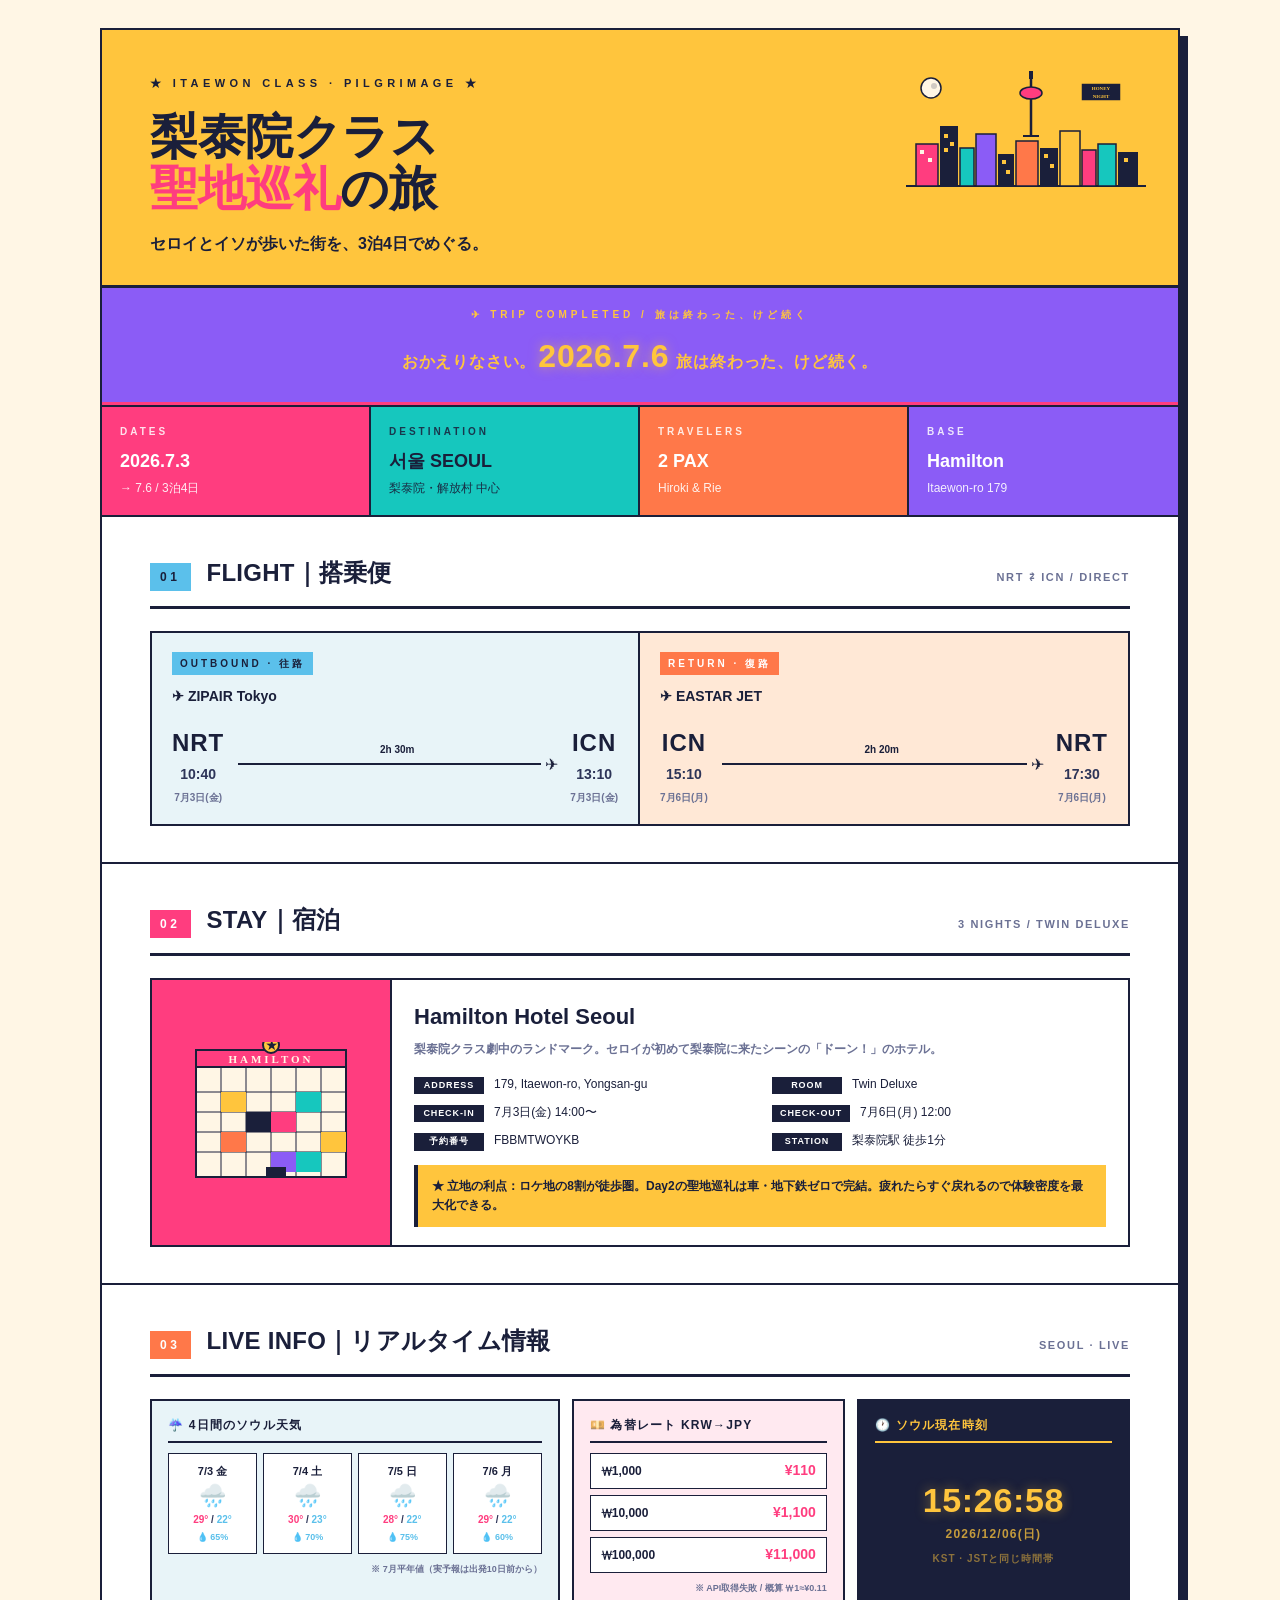
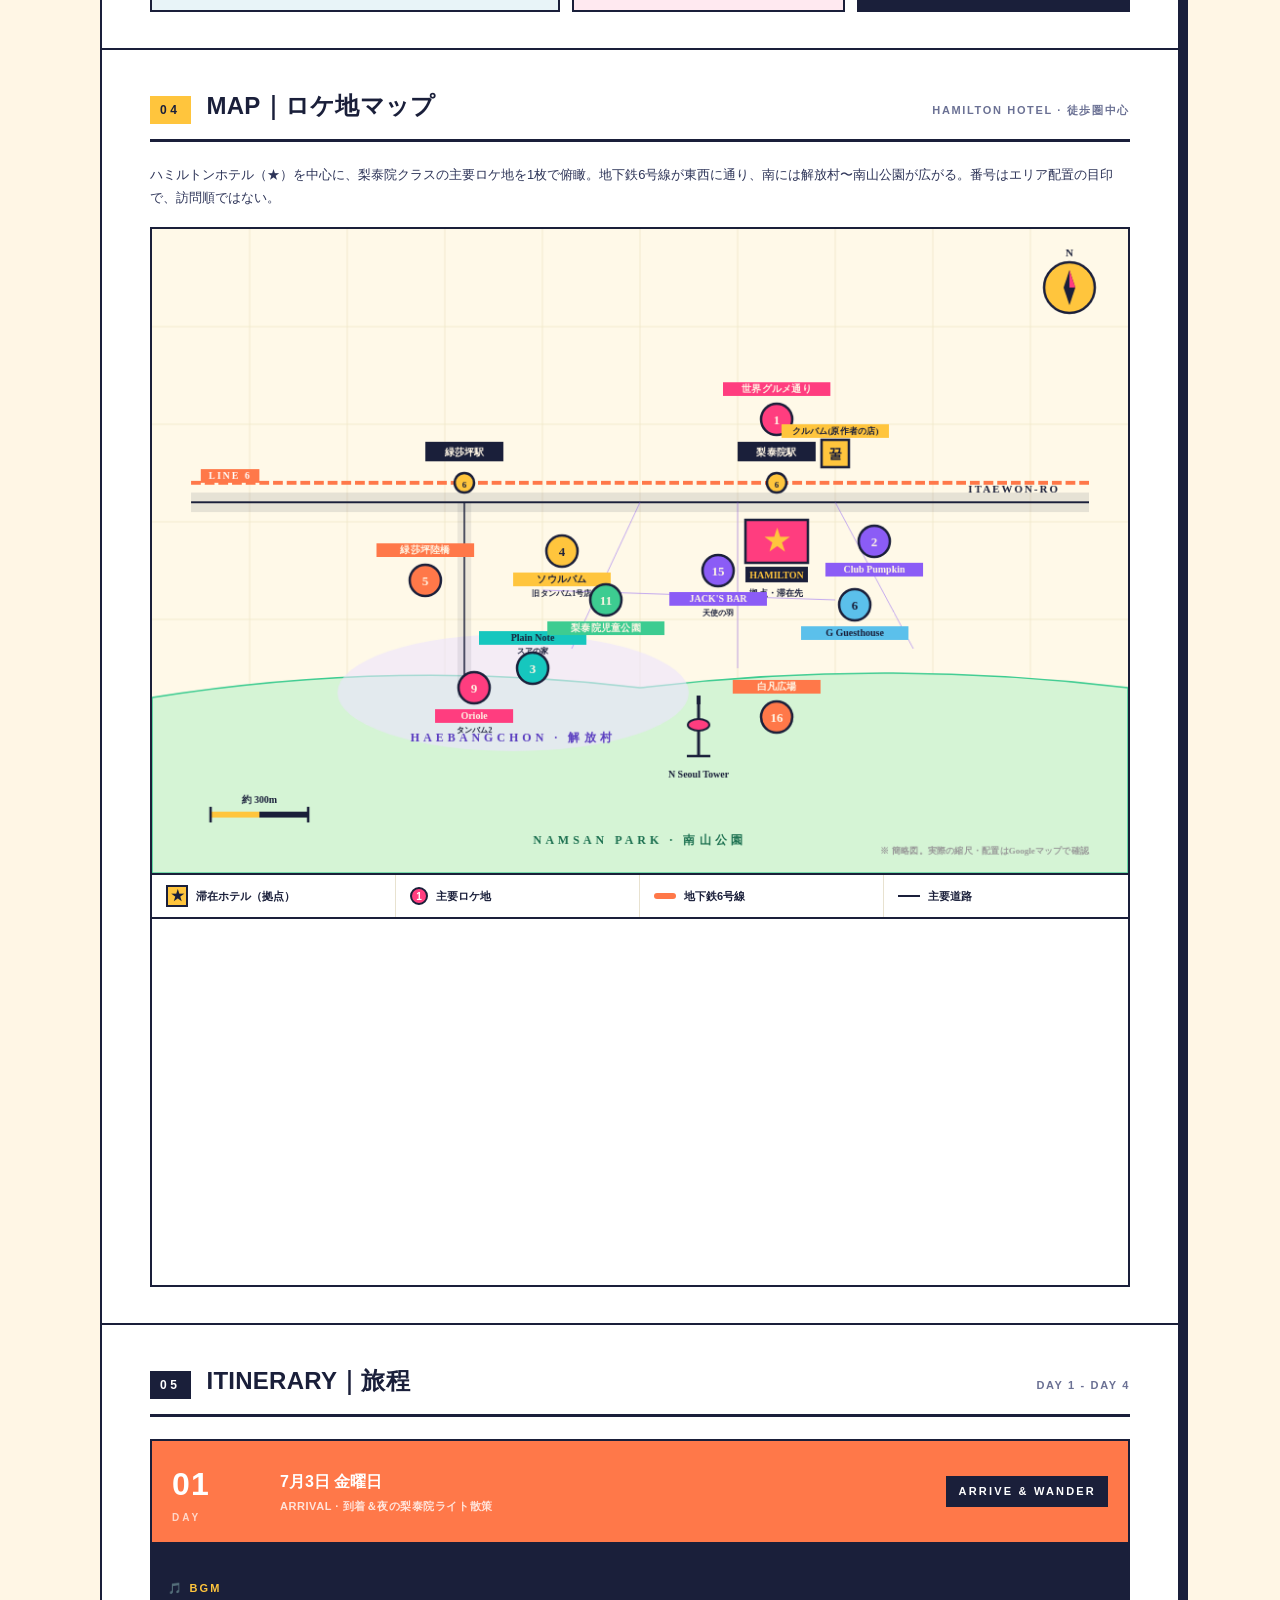
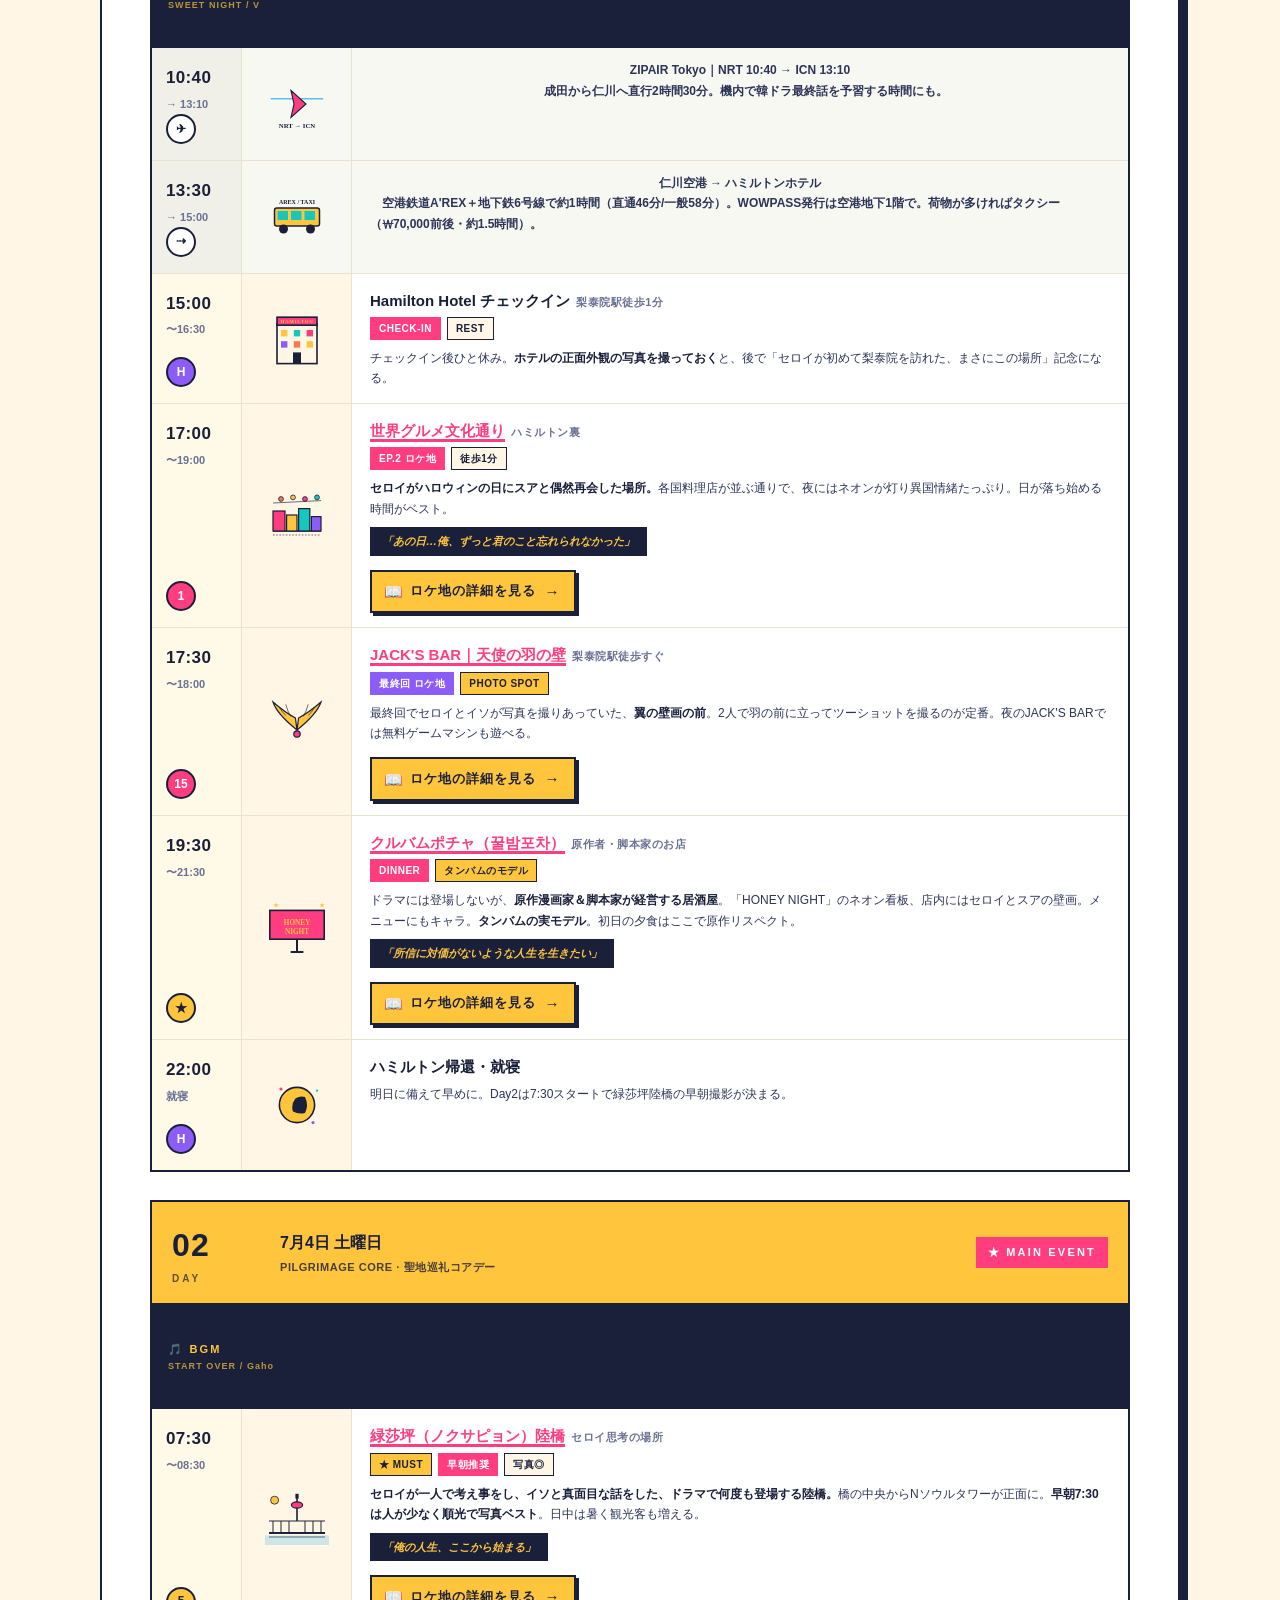
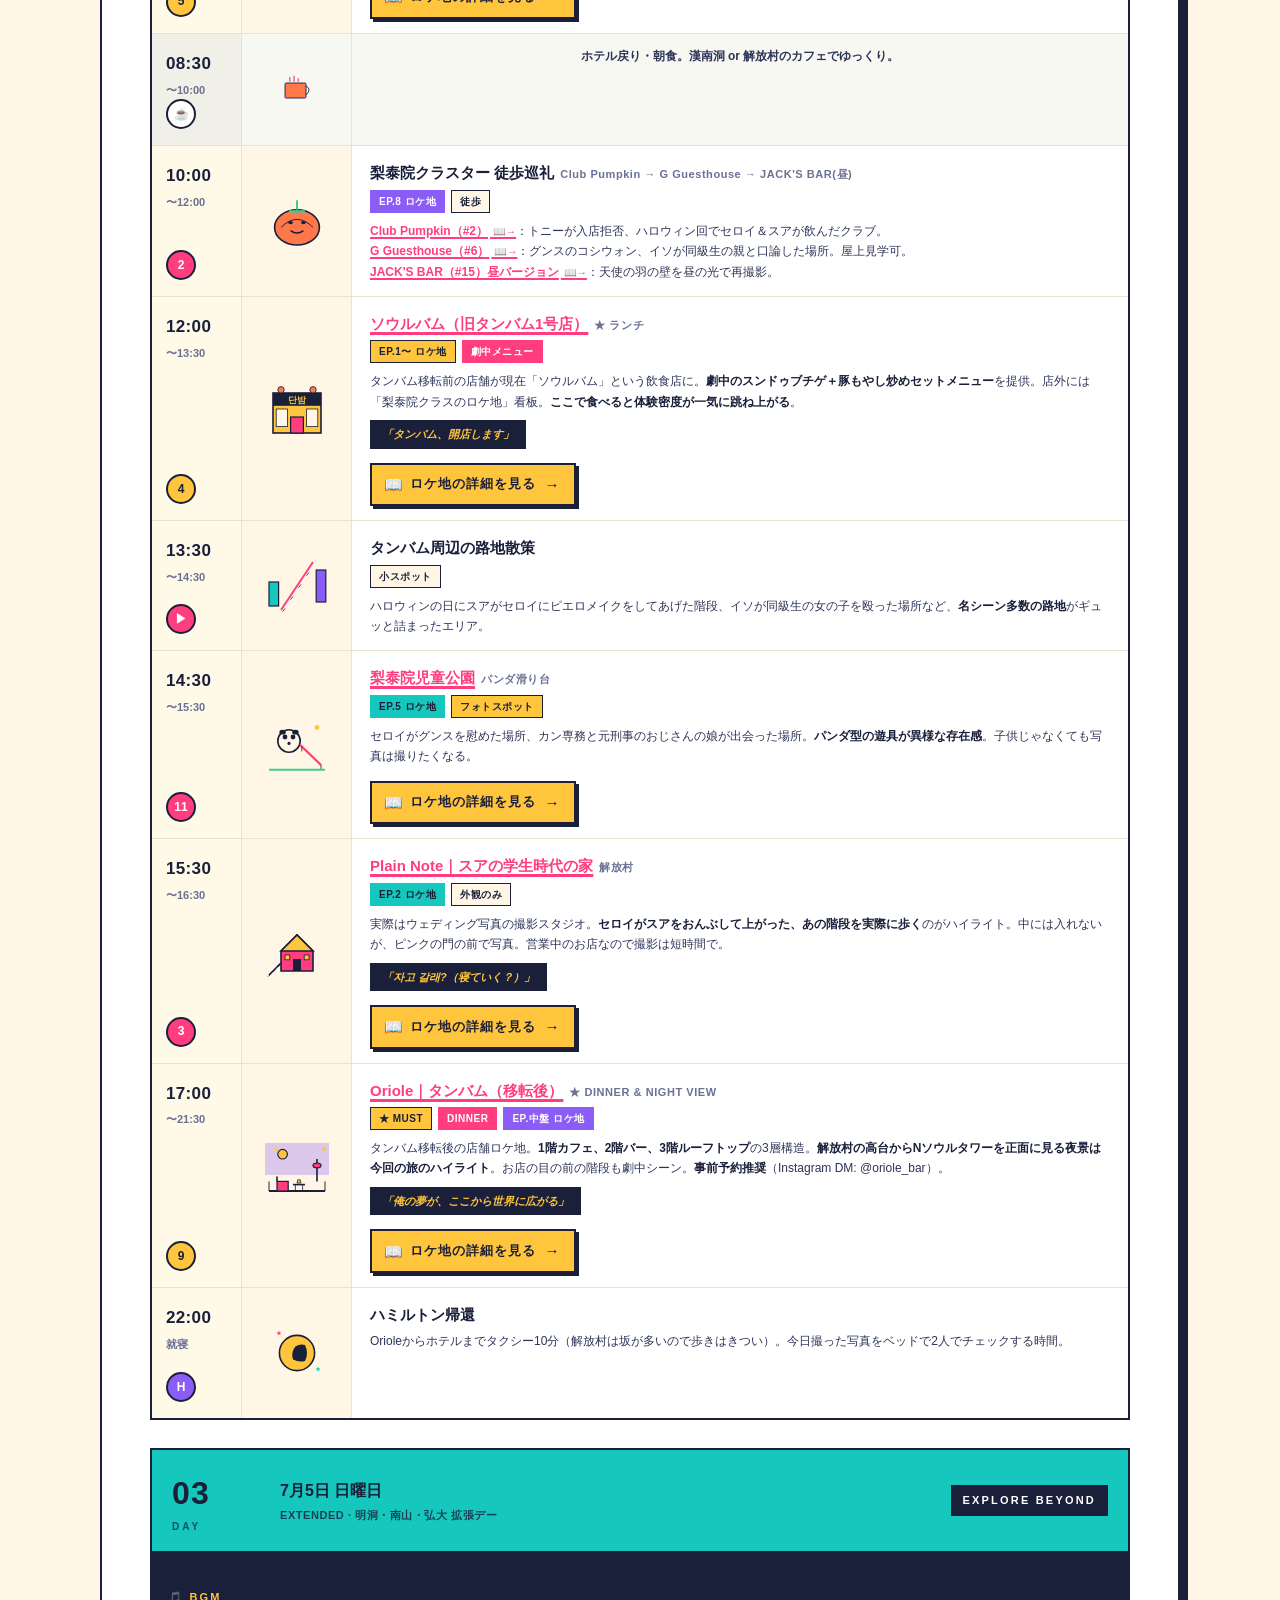
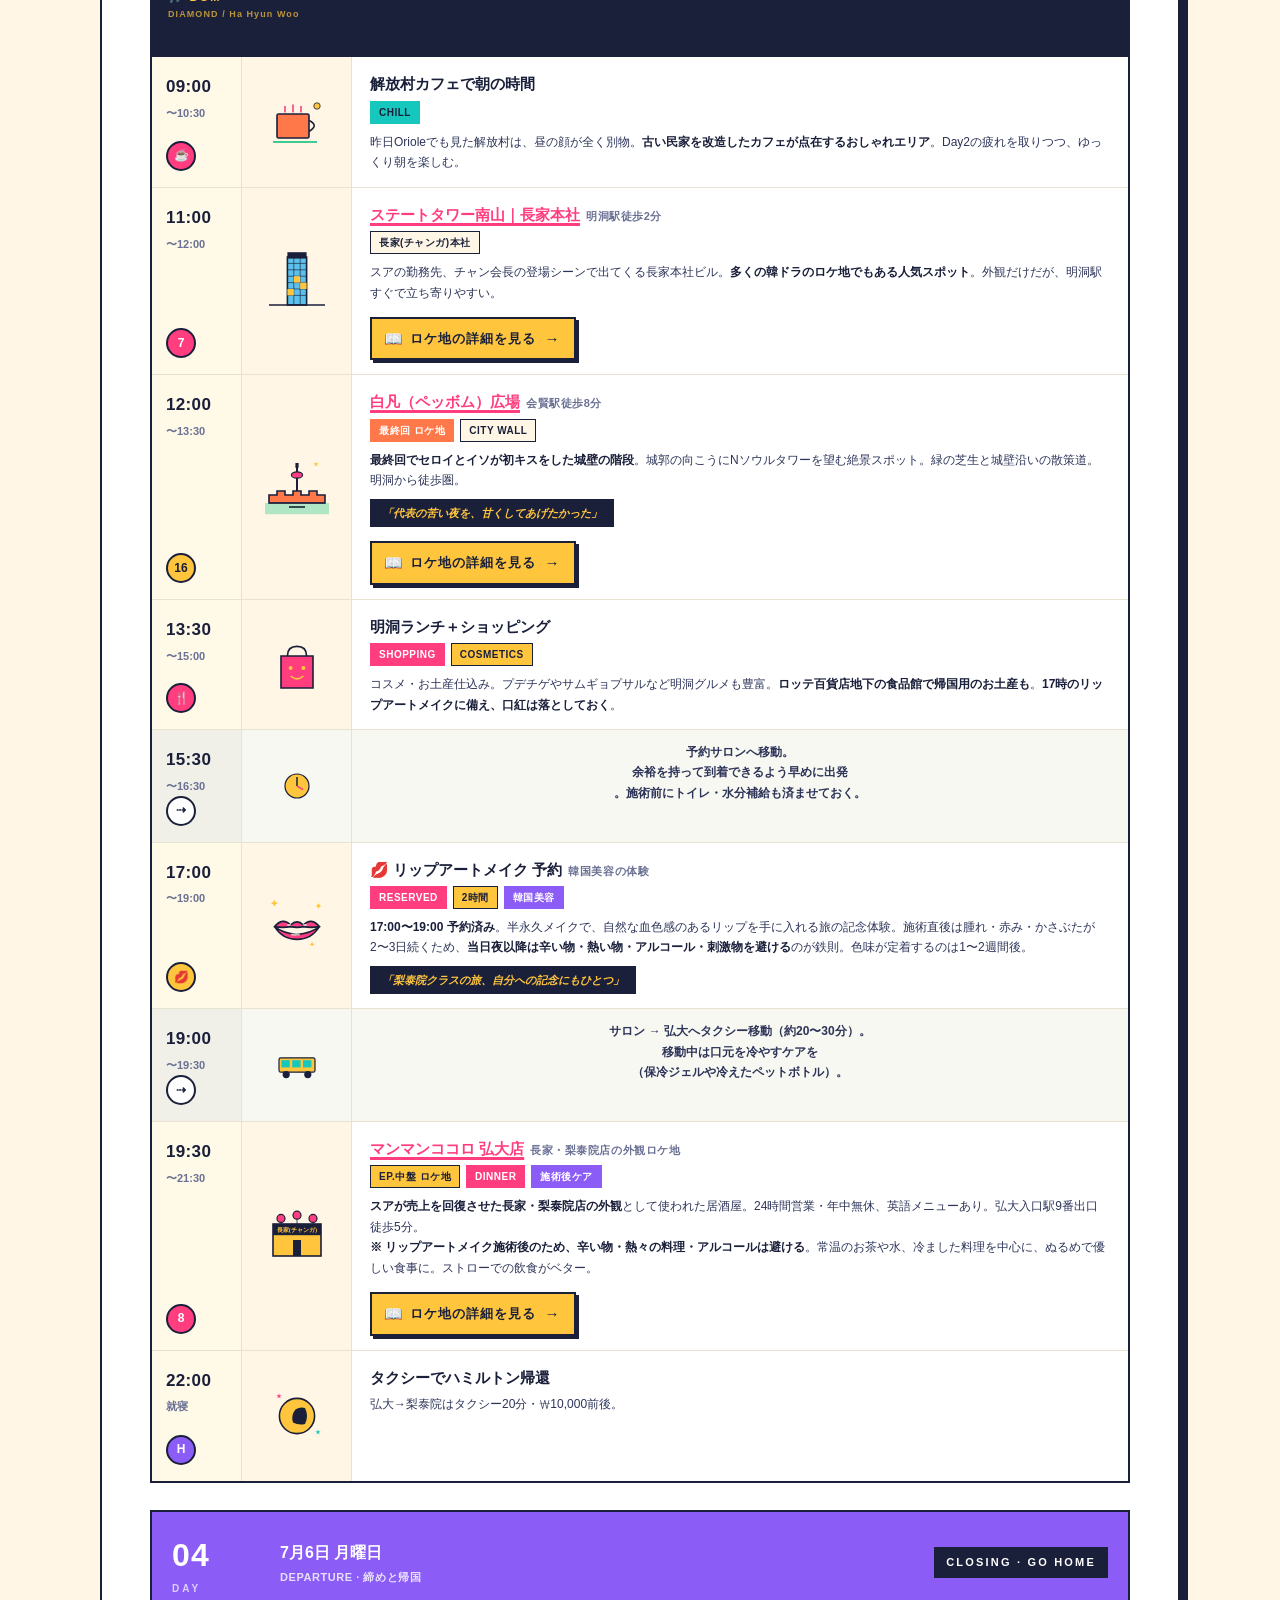
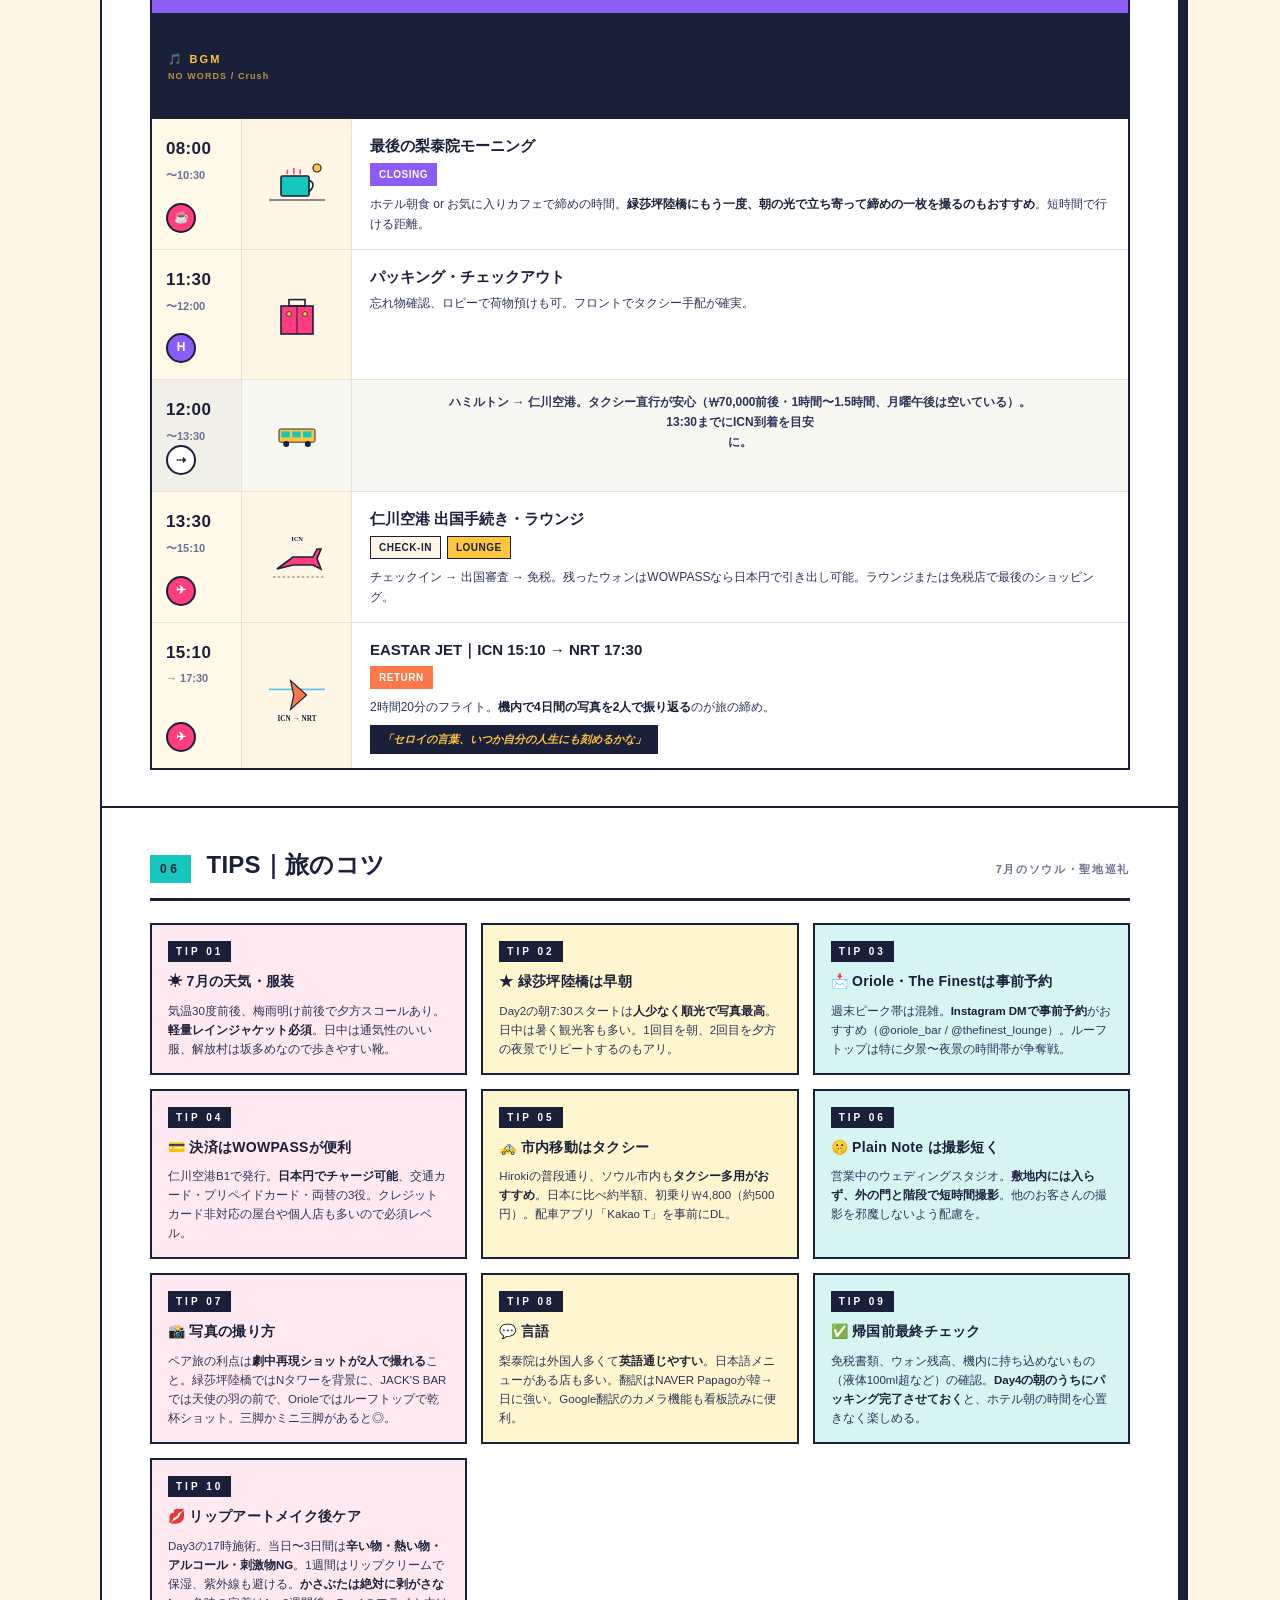
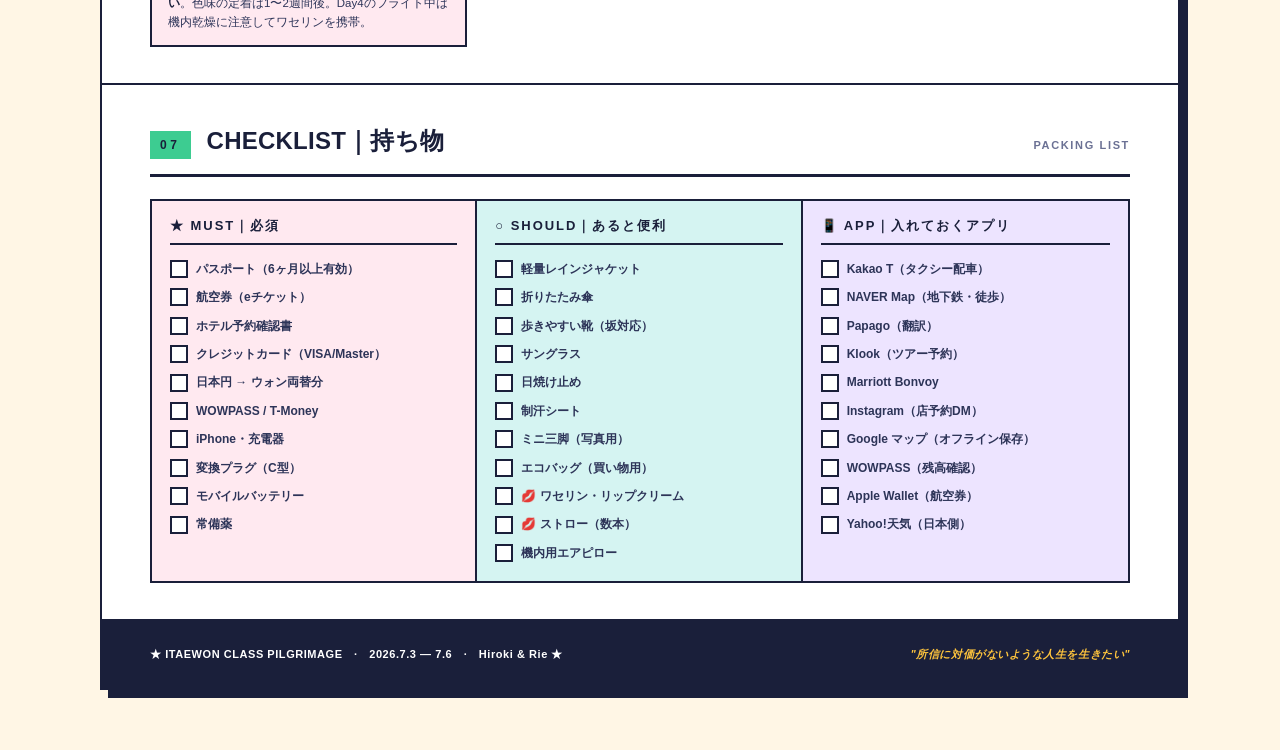
==== commit f193692b: "Revert "Add tap-to-play Start Over banner below cover" This reverts commit 5b9356069112f74903b2fc50f" ====
--- a/index.html
+++ b/index.html
@@ -1009,78 +1009,6 @@
       transition-duration: 0.001s !important;
     }
     .section, .day { opacity: 1 !important; transform: none !important; }
-  }
-
-  /* ===== OST Hero (Start Over: tap-to-play banner) ===== */
-  .ost-hero {
-    background: var(--navy);
-    border-bottom: 2px solid var(--navy);
-    padding: 22px 32px;
-    display: flex;
-    align-items: center;
-    gap: 22px;
-    position: relative;
-    overflow: hidden;
-  }
-  .ost-hero::before {
-    content: "🎵";
-    position: absolute;
-    font-size: 200px;
-    top: -36px;
-    right: -28px;
-    opacity: 0.07;
-    pointer-events: none;
-    line-height: 1;
-  }
-  .ost-hero-label {
-    flex: 0 0 auto;
-    color: var(--paper);
-    min-width: 220px;
-    position: relative;
-    z-index: 1;
-  }
-  .ost-hero-tap {
-    color: var(--paper);
-    font-size: 11px;
-    font-weight: 900;
-    letter-spacing: 0.25em;
-    background: var(--pink);
-    display: inline-block;
-    padding: 5px 12px;
-    margin-bottom: 10px;
-    border: 2px solid var(--yellow);
-    animation: ostPulse 2.2s ease-in-out infinite;
-  }
-  @keyframes ostPulse {
-    0%, 100% { box-shadow: 0 0 0 0 rgba(255, 197, 61, 0.55); }
-    50% { box-shadow: 0 0 0 12px rgba(255, 197, 61, 0); }
-  }
-  .ost-hero-track {
-    font-size: 26px;
-    font-weight: 900;
-    letter-spacing: 0.04em;
-    color: var(--yellow);
-    line-height: 1.15;
-    margin-bottom: 4px;
-  }
-  .ost-hero-artist {
-    font-size: 12px;
-    color: rgba(255, 246, 229, 0.75);
-    letter-spacing: 0.06em;
-    font-weight: 700;
-  }
-  .ost-hero-frame {
-    flex: 1;
-    border: 0;
-    border-radius: 12px;
-    height: 152px;
-    min-width: 0;
-    position: relative;
-    z-index: 1;
-  }
-  @media (max-width: 900px) {
-    .ost-hero { flex-direction: column; align-items: stretch; gap: 12px; padding: 18px 22px; }
-    .ost-hero-label { min-width: 0; text-align: center; }
   }
 
   /* ===== Day OST (Spotify embed) ===== */
@@ -1209,20 +1137,6 @@
     </div>
   </section>
 
-  <!-- ====== OST HERO (Tap-to-start) ====== -->
-  <section class="ost-hero" aria-label="梨泰院クラス OST 主題歌">
-    <div class="ost-hero-label">
-      <div class="ost-hero-tap">▶ TAP TO START</div>
-      <div class="ost-hero-track">START OVER</div>
-      <div class="ost-hero-artist">— Gaho · 梨泰院クラス OST 主題歌</div>
-    </div>
-    <iframe class="ost-hero-frame"
-      src="https://open.spotify.com/embed/track/3e4tHEcyzEtngkCw8ZBSMS?utm_source=generator&theme=0"
-      loading="eager"
-      allow="autoplay; clipboard-write; encrypted-media; fullscreen; picture-in-picture"
-      allowfullscreen></iframe>
-  </section>
-
   <!-- ====== FLIGHT ====== -->
   <section class="section s-flight">
     <div class="section-head">
